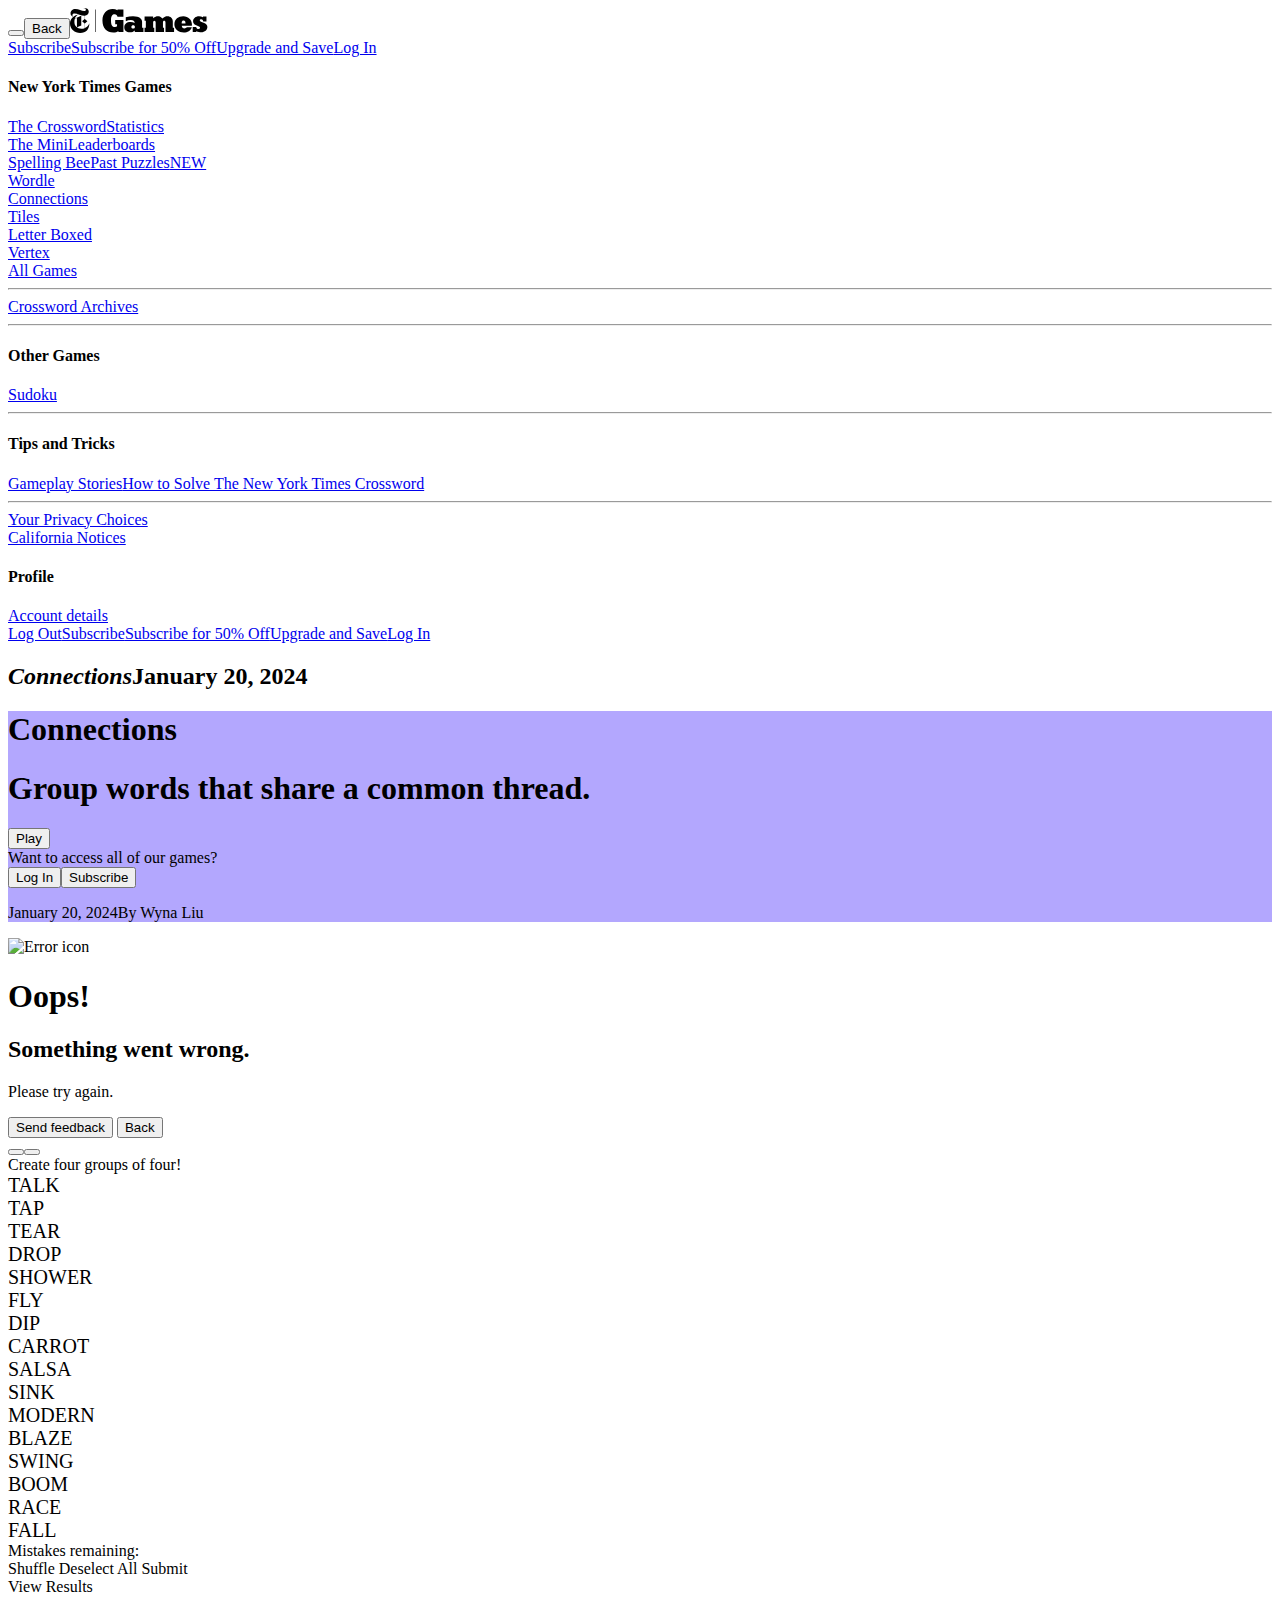
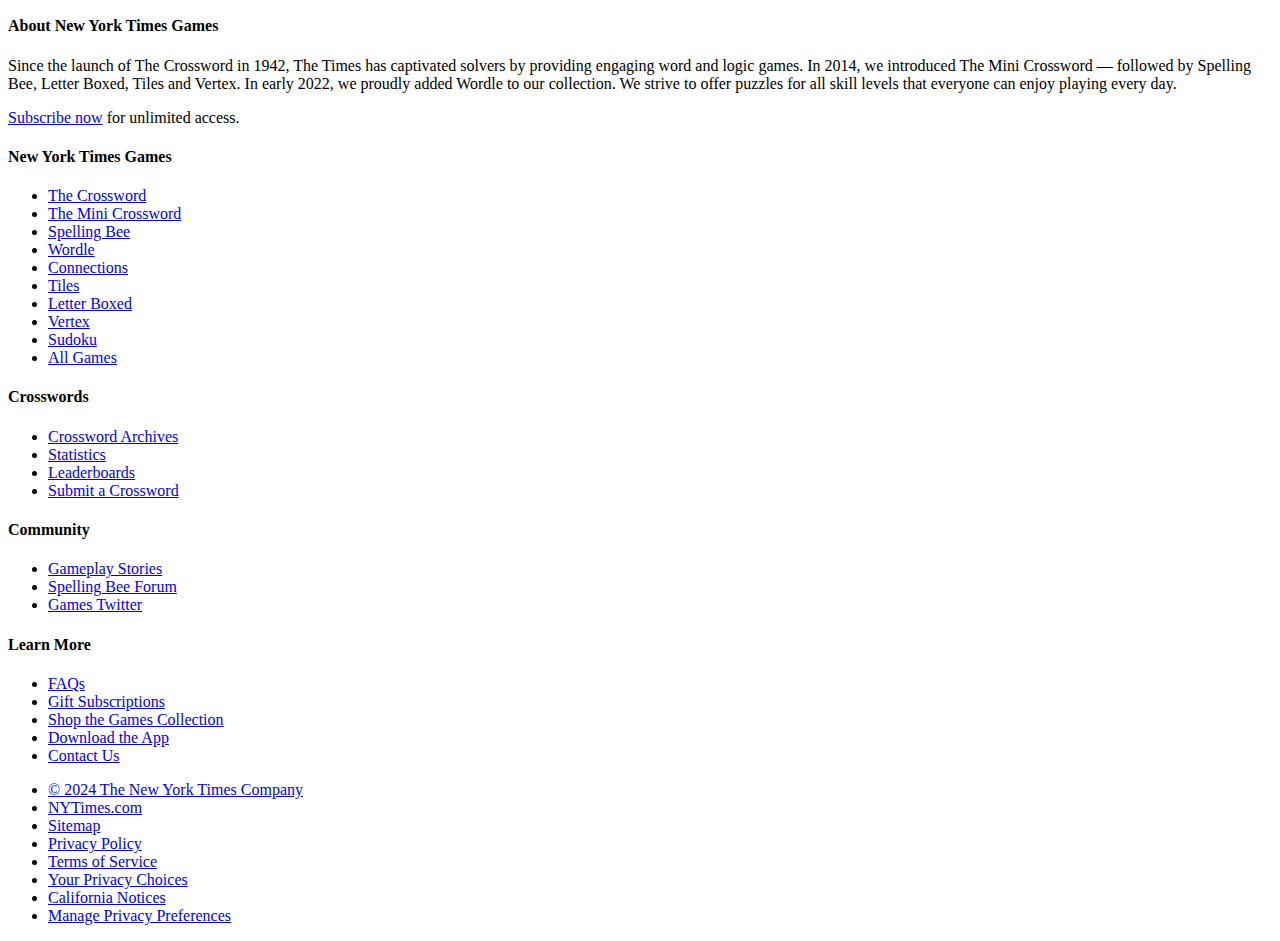
==== index.html @ 1f665497 "Rename Connections_ Group words by topic. New puzzles daily. - The New York Times.html to index.html" ====
<!DOCTYPE html>
<!-- saved from url=(0041)https://www.nytimes.com/games/connections -->
<html lang="en-US" class="pz-dont-touch"><head><meta http-equiv="Content-Type" content="text/html; charset=UTF-8"><title>Connections: Group words by topic. New puzzles daily. - The New York Times</title><meta name="viewport" content="width=device-width, initial-scale=1, minimal-ui"><meta http-equiv="X-UA-Compatible" content="IE=edge,chrome=1"><meta name="version" content="v2401181452"><meta name="CG" content="Crosswords/Games"><meta name="PT" content="crosswords"><link rel="manifest" href="https://www.nytimes.com/games-assets/v2/metadata/connections-web-manifest.json?v=v2401181452"><link rel="apple-touch-icon" sizes="180x180" href="https://www.nytimes.com/games-assets/v2/metadata/connections-apple-touch-icon.png?v=v2401181452"><link rel="mask-icon" color="#FFFFFF" href="https://www.nytimes.com/games-assets/v2/metadata/connections-safari-pinned-tab.svg?v=v2401181452"><link rel="shortcut icon" href="https://www.nytimes.com/games-assets/v2/metadata/connections-favicon.ico?v=v2401181452"><link href="https://www.nytimes.com/games-assets/v2/assets/connections/NYT-Connections-Icon.svg" rel="icon shortcut" sizes="3232"><link href="https://www.nytimes.com/games-assets/v2/assets/connections/NYT-Connections-Icon.svg" rel="apple-touch-icon"><meta name="apple-mobile-web-app-title" content="Connections"><meta name="application-name" content="Connections"><meta name="msapplication-TileColor" content="#FFFFFF"><meta name="theme-color" content="#FFFFFF"><meta name="sourceApp" content="games-crosswords"><meta property="description" content="Group words that share a common thread. A new puzzle is available each day."><meta property="og:title" content="Connections - Group words that share a common thread"><meta property="og:url" content="https://www.nytimes.com/games/connections"><meta property="og:image" content="https://www.nytimes.com/games-assets/v2/assets/connections/NYT-Connections-og-image.png"><meta property="og:description" content="Group words that share a common thread. A new puzzle is available each day."><meta property="twitter:card" content="summary_large_image"><meta property="twitter:domain" content="nytimes.com"><meta property="theme-color" content="#000000"><link rel="canonical" href="https://www.nytimes.com/games/connections"><script async="" src="./Connections_ Group words by topic. New puzzles daily. - The New York Times_files/gtm.js.download"></script><script type="application/ld+json">{"@type":"Game","@context":"http://schema.org","inLanguage":"en-US","description":"Connections: Group words by topic. New puzzles daily.","sourceOrganization":{"@context":"http://schema.org","@type":"Organization","name":"The New York Times","url":"https://www.nytimes.com/","@id":"https://www.nytimes.com/","sameAs":["https://www.facebook.com/nytimes/","https://twitter.com/nytimes","https://www.instagram.com/nytimes/","https://www.youtube.com/user/TheNewYorkTimes","https://www.linkedin.com/company/the-new-york-times","https://www.wikidata.org/wiki/Q9684","https://en.wikipedia.org/wiki/The_New_York_Times"],"logo":{"@context":"http://schema.org","@type":"ImageObject","url":"https://static01.nyt.com/images/misc/NYT_logo_rss_250x40.png","height":40,"width":250}}}</script><link rel="stylesheet" type="text/css" href="./Connections_ Group words by topic. New puzzles daily. - The New York Times_files/196.fdab0e5f6de9a5ed9c96.css"><link rel="stylesheet" type="text/css" href="./Connections_ Group words by topic. New puzzles daily. - The New York Times_files/5653.ce7413ba6006a5a9b0e7.css"><link rel="stylesheet" type="text/css" href="./Connections_ Group words by topic. New puzzles daily. - The New York Times_files/connections.7b6c4613a7a15728552f.css"><script type="text/javascript">(function fidesScript(staticAssetURL, win) {
  var FIDES_ID = 'nyt-fides';
  var FIDES_INDEX = 16;
  var LOOKUP_NAME = 'nyt-purr=';
  var OVERRIDE_NAME = 'override-purr=';
  var getCookieVal = function getCookieVal(name) {
    var purrVal = win.document.cookie.split(';').find(function (cookie) {
      return cookie.includes(name);
    }) || '';
    return purrVal.replace(name, '').trim().charAt(FIDES_INDEX);
  };
  var isFidesEligible = function isFidesEligible() {
    var _win$config, _win$config$tc_info, _win$config$tc_info$f;
    var fidesTCF = getCookieVal(LOOKUP_NAME);
    var overrideTCF = getCookieVal(OVERRIDE_NAME);
    var hasTCInfo = ((_win$config = win.config) === null || _win$config === void 0 ? void 0 : (_win$config$tc_info = _win$config.tc_info) === null || _win$config$tc_info === void 0 ? void 0 : (_win$config$tc_info$f = _win$config$tc_info.fides_string) === null || _win$config$tc_info$f === void 0 ? void 0 : _win$config$tc_info$f.length) > 0;
    return hasTCInfo || overrideTCF === 's' || fidesTCF === 's';
  };
  var hasFidesLoaded = function hasFidesLoaded() {
    return win.document.getElementById(FIDES_ID) !== null;
  };
  function loadFides() {
    if (hasFidesLoaded()) {
      return;
    }
    if (isFidesEligible()) {
      var script = document.createElement('script');
      script.id = FIDES_ID;
      script.src = staticAssetURL;
      win.document.head.appendChild(script);
    }
  }
  loadFides();
  win.addEventListener('initWebview:ios', loadFides);
  win.fidesUtils = {
    isFidesEligible: isFidesEligible
  };
})('https://static01.nyt.com/vi-assets/static-assets/fides-2ea5b925a21d7a1a63b172ae611198b0.js', window);</script><style type="text/css" id="operaUserStyle"></style><script src="./Connections_ Group words by topic. New puzzles daily. - The New York Times_files/grumi-ip.js.download" async=""></script><script src="./Connections_ Group words by topic. New puzzles daily. - The New York Times_files/apstag.js.download" async=""></script><script src="./Connections_ Group words by topic. New puzzles daily. - The New York Times_files/prebid8.25.0.js.download" async=""></script><script src="./Connections_ Group words by topic. New puzzles daily. - The New York Times_files/f.txt" async=""></script></head><body class="pz-page pz-use-intercept pz-desktop pz-web pz-purr-adconfiguration-full pz-purr-californianotices-hide pz-purr-datasaleoptout-hide pz-purr-limitsensitivepi-hide pz-purr-fidestcf-hide pz-anon"><header class="pz-header pz-hide-loading pz-game-header"><div id="delta-banner-portal"></div><div class="pz-nav" id="js-global-nav"><button type="button" aria-label="Navigation menu button" aria-haspopup="true" aria-expanded="false" class="pz-nav__hamburger-helper pz-nav__hamburger pz-nav__hamburger-squeeze pz-hide-hybrid pz-hide-play-tab pz-hide-newsreader-ios" id="js-nav-burger"><span class="pz-nav__hamburger-box"><span class="pz-nav__hamburger-inner"></span></span></button><button type="button" class="pz-hybrid-back pz-hide-web pz-hide-play-tab pz-hide-newsreader-ios-hybrid" id="js-hybrid-back"><span class="pz-hybrid-back__text">Back</span></button><a id="js-logo-nav" class="pz-nav__title pz-h1 pz-hide-play-tab pz-hide-newsreader-ios" href="https://www.nytimes.com/crosswords" aria-label="New York Times Games Logo. Click for more puzzles"><svg class="pz-nav__logo" width="138" height="25" viewBox="0 0 138 25" fill="none" xmlns="http://www.w3.org/2000/svg"><rect width="138" height="25" fill="white"></rect><path d="M42.4599 1.03519C44.219 1.00558 45.9577 1.41634 47.5176 2.23008V1.45245H53.4162V8.80515H47.5239C47.1067 7.03494 46.3607 6.2257 44.5904 6.2257C42.365 6.23834 41.0058 7.86947 41.0058 12.4151C41.0058 17.3148 42.2386 18.8827 45.0077 18.8827C45.7187 18.8975 46.4203 18.7183 47.0371 18.3643V16.2211H45.2037V11.9283H53.4225V24.0543H48.3648V22.9289C46.902 24.0012 45.1195 24.5471 43.307 24.4778C36.9216 24.4778 32.4392 20.2546 32.4392 12.4214C32.4708 5.2584 36.9849 1.03519 42.4599 1.03519Z" fill="black"></path><path d="M59.8645 24.3471C56.3494 24.3471 54.2883 22.4505 54.2883 19.2198C54.2883 15.9892 56.7097 13.9345 60.541 13.9345C61.9923 13.9222 63.4232 14.2767 64.701 14.965C64.6377 13.2264 63.3164 12.0947 60.8634 12.0947C59.0925 12.1015 57.3477 12.5215 55.7677 13.3212V9.25608C58.149 8.58084 60.6136 8.24457 63.0888 8.25718C69.7966 8.25718 72.0853 11.1907 72.0853 13.7701V19.8647H73.4382V24.0563H64.7705V22.5074C63.544 23.8603 61.7359 24.3471 59.8645 24.3471ZM64.859 18.8658C64.888 18.6431 64.8655 18.4166 64.7931 18.204C64.7207 17.9914 64.6005 17.7982 64.4417 17.6394C64.2829 17.4805 64.0897 17.3603 63.877 17.288C63.6644 17.2156 63.438 17.193 63.2153 17.222C62.1215 17.222 61.3755 17.7721 61.3755 18.8974C61.3755 20.0228 62.0077 20.478 63.1836 20.478C64.3596 20.478 64.8653 19.9911 64.8653 18.8848L64.859 18.8658Z" fill="black"></path><path d="M75.8371 19.8644V12.7709H74.5726V8.57927H83.1455V10.2546C85.1433 8.73732 86.2055 8.25684 87.786 8.25684C89.7206 8.25684 90.8839 8.80687 92.3949 10.3874C94.3611 8.83848 95.7456 8.25684 97.4526 8.25684C100.614 8.25684 102.801 10.419 102.801 13.2197V19.858H104.066V24.0496H95.5054V14.6739C95.5054 13.4473 95.0249 12.7772 94.1841 12.7772C93.3432 12.7772 92.9576 13.4094 92.9576 14.6739V19.8644H94.0513V24.056H85.6681V14.6106C85.6681 13.5169 85.1497 12.7709 84.4036 12.7709C83.6576 12.7709 83.1392 13.479 83.1392 14.6106V19.8644H84.2646V24.056H74.5474V19.8644H75.8371Z" fill="black"></path><path d="M113.781 24.3784C111.46 24.3784 108.881 23.8979 107.073 22.2858C106.216 21.5344 105.534 20.6058 105.072 19.5643C104.61 18.5229 104.38 17.3935 104.398 16.2544C104.398 11.1967 108.432 8.25684 113.25 8.25684C118.453 8.25684 121.924 11.93 121.924 16.3555C121.924 16.874 121.892 17.3545 121.86 17.8729H111.745C111.941 19.681 112.908 20.4839 114.387 20.4839C114.871 20.4803 115.347 20.3544 115.769 20.1178C116.191 19.8813 116.547 19.5418 116.803 19.131H121.86C120.773 22.6777 117.498 24.3784 113.781 24.3784ZM111.688 15.5273H115.481V15.1417C115.481 13.8204 115.159 12.4674 113.585 12.4674C113.201 12.4558 112.824 12.5691 112.51 12.7903C112.197 13.0115 111.964 13.3286 111.846 13.6939C111.68 14.2856 111.624 14.9028 111.682 15.5147L111.688 15.5273Z" fill="black"></path><path d="M126.195 24.059H122.712V18.8875H126.164C126.581 20.2404 127.131 20.9485 128.452 20.9485C129.451 20.9485 130.064 20.5313 130.064 19.7536C130.064 19.2036 129.71 18.7863 129.034 18.4892L125.683 17.073C124.909 16.7631 124.246 16.2281 123.779 15.5371C123.313 14.8462 123.064 14.0312 123.066 13.1975C123.066 10.5549 125.677 8.23462 128.964 8.23462C130.352 8.25084 131.718 8.58156 132.96 9.20191V8.5697H136.469V13.4062H133.244C132.954 11.9584 132.372 11.244 131.215 11.244C130.374 11.244 129.729 11.6612 129.729 12.3377C129.729 12.9194 130.115 13.3998 130.924 13.7223L134.212 14.9867C136.374 15.8276 137.373 17.2121 137.373 19.0835C137.373 22.0486 134.844 24.3372 131.215 24.3372C129.603 24.3372 128.477 24.078 126.157 23.2435L126.195 24.059Z" fill="black"></path><path d="M25.9544 1.46704H25.3601V24.0372H25.9544V1.46704Z" fill="black"></path><path d="M19.2574 15.4535C18.8889 16.497 18.3042 17.4509 17.5416 18.2527C16.7789 19.0546 15.8555 19.6863 14.8318 20.1066V15.4535L17.3607 13.1586L14.8318 10.8952V7.69619C15.8763 7.67489 16.8715 7.24792 17.6067 6.50567C18.3419 5.76342 18.7593 4.76418 18.7706 3.71953C18.7706 0.975708 16.1532 0.00209168 14.6675 0.00209168C14.2653 -0.0102783 13.8633 0.0322617 13.4726 0.128535V0.261301C13.6686 0.261301 13.9594 0.22969 14.0542 0.22969C15.0847 0.22969 15.8624 0.716498 15.8624 1.65218C15.8562 1.85411 15.809 2.05266 15.7235 2.23571C15.638 2.41875 15.5161 2.58244 15.3652 2.71677C15.2143 2.85109 15.0376 2.95323 14.8459 3.01695C14.6542 3.08066 14.4515 3.1046 14.2502 3.08732C11.7213 3.08732 8.693 1.01996 5.43075 1.01996C2.52255 1.00732 0.537385 3.17583 0.537385 5.36962C0.537385 7.56342 1.80182 8.24622 3.12316 8.7267L3.15477 8.60026C2.91743 8.45028 2.72511 8.23886 2.59822 7.98842C2.47133 7.73797 2.41459 7.45785 2.43404 7.17777C2.4493 6.92796 2.51386 6.68363 2.62398 6.45888C2.73411 6.23414 2.88763 6.03341 3.07569 5.86826C3.26375 5.70312 3.48264 5.57683 3.71973 5.49668C3.95683 5.41652 4.20745 5.38408 4.45714 5.40124C7.20096 5.40124 11.6265 7.69619 14.3766 7.69619H14.6359V10.9268L12.107 13.1586L14.6359 15.4535V20.1572C13.5788 20.533 12.4638 20.7192 11.342 20.7072C7.07452 20.7072 4.38759 18.1215 4.38759 13.8287C4.37897 12.8127 4.51955 11.8009 4.80486 10.8257L6.93543 9.88999V19.3733L11.2661 17.4766V7.75941L4.88072 10.6044C5.17861 9.73458 5.646 8.93247 6.25588 8.24446C6.86575 7.55645 7.606 6.99621 8.43379 6.59613L8.40218 6.5013C4.13471 7.43698 0 10.6739 0 15.5167C0 21.1055 4.71635 25 10.2103 25C16.0267 25 19.3206 21.1245 19.3522 15.4725L19.2574 15.4535Z" fill="black"></path></svg></a><div class="pz-nav__toolbar" id="js-mobile-toolbar"></div><div class="pz-nav__actions pz-flex-row" id="js-nav-actions"><a href="https://www.nytimes.com/subscription/games?campaignId=4QHQ8" class="pz-nav__button default js-nav-subscribe pz-hide-sub" data-track-label="subscribe-nav">Subscribe</a><a href="https://www.nytimes.com/subscription/games?campaignId=4QHQ8" class="pz-nav__button pz-hide-loading pz-hide-newsreader pz-hide-games-app pz-hide-hybrid pz-hide-ada pz-hide-sub pz-hide-digi subscribe js-sale-nav-tracker js-nav-subscribe" data-track-label="subscribe-nav-header">Subscribe for 50% Off</a><a href="https://www.nytimes.com/subscription/games?campaignId=4QHQ8" class="pz-nav__button pz-hide-loading pz-hide-newsreader pz-hide-games-app pz-hide-hybrid pz-hide-ada pz-hide-sub pz-hide-regi pz-hide-anon subscribe js-sale-nav-tracker js-nav-subscribe" data-track-label="subscribe-nav-header">Upgrade and Save</a><a href="https://myaccount.nytimes.com/auth/enter-email?redirect_uri=https%3A%2F%2Fwww.nytimes.com%2Fgames%2Fconnections&amp;response_type=cookie&amp;client_id=games&amp;application=crosswords&amp;asset=navigation-bar" class="pz-nav__button white js-nav-login pz-hide-regi pz-hide-sub pz-hide-digi" data-track-label="log-in-nav">Log&nbsp;In</a></div></div><div role="menu" aria-label="Navigation menu" aria-hidden="true" class="pz-nav-drawer pz-hide-hybrid pz-hide-play-tab pz-hide-newsreader-ios
          false" id="js-nav-drawer"><nav><h4 class="pz-nav-drawer__heading">New York Times Games</h4><div class="pz-nav-drawer__group daily-crossword" data-testid="daily-crossword"><a id="daily-page-nav" href="https://www.nytimes.com/crosswords/game/daily" class="js-nav-tracker pz-nav-drawer__link" data-track-label="daily-page-nav">The Crossword</a><a id="stats-nav" href="https://www.nytimes.com/puzzles/stats" class="js-nav-tracker pz-nav-drawer__link" data-track-label="stats-nav">Statistics</a></div><div class="pz-nav-drawer__group mini-crossword" data-testid="mini-crossword"><a id="mini-page-nav" href="https://www.nytimes.com/crosswords/game/mini" class="js-nav-tracker pz-nav-drawer__link" data-track-label="mini-page-nav">The Mini</a><a id="leaderboards-nav" href="https://www.nytimes.com/puzzles/leaderboards" class="js-nav-tracker pz-nav-drawer__link" data-track-label="leaderboards-nav">Leaderboards</a></div><div class="pz-nav-drawer__group spelling-bee" data-testid="spelling-bee"><a id="spelling-bee-nav" href="https://www.nytimes.com/puzzles/spelling-bee" class="js-nav-tracker pz-nav-drawer__link" data-track-label="spelling-bee-nav">Spelling Bee</a><a id="spelling-bee-hub-nav" href="https://www.nytimes.com/puzzles/spelling-bee/hub" class="js-nav-tracker pz-nav-drawer__link" data-track-label="spelling-bee-hub-nav">Past Puzzles<span class="pz-nav-drawer__new">NEW</span></a></div><div class="pz-nav-drawer__group wordle" data-testid="wordle"><a id="wordle-nav" href="https://www.nytimes.com/games/wordle/index.html" class="js-nav-tracker pz-nav-drawer__link" data-track-label="wordle-nav">Wordle</a></div><div class="pz-nav-drawer__group connections" data-testid="connections"><a id="connections-nav" href="https://www.nytimes.com/games/connections" class="js-nav-tracker pz-nav-drawer__link selected" data-track-label="connections-nav">Connections</a></div><div class="pz-nav-drawer__group tiles" data-testid="tiles"><a id="tiles-nav" href="https://www.nytimes.com/puzzles/tiles" class="js-nav-tracker pz-nav-drawer__link" data-track-label="tiles-nav">Tiles</a></div><div class="pz-nav-drawer__group letter-boxed" data-testid="letter-boxed"><a id="letter-boxed-nav" href="https://www.nytimes.com/puzzles/letter-boxed" class="js-nav-tracker pz-nav-drawer__link" data-track-label="letter-boxed-nav">Letter Boxed</a></div><div class="pz-nav-drawer__group vertex" data-testid="vertex"><a id="vertex-nav" href="https://www.nytimes.com/puzzles/vertex" class="js-nav-tracker pz-nav-drawer__link" data-track-label="vertex-nav">Vertex</a></div><div class="pz-nav-drawer__group hub"><a id="all-games-nav" href="https://www.nytimes.com/crosswords" class="js-nav-tracker pz-nav-drawer__link" data-track-label="all-games-nav">All Games</a></div><hr><div class="pz-nav-drawer__group archive"><a id="archive-nav" href="https://www.nytimes.com/crosswords/archive" class="js-nav-tracker pz-nav-drawer__link" data-track-label="archive-nav">Crossword Archives</a></div><hr><h4 class="pz-nav-drawer__heading">Other Games</h4><div class="pz-nav-drawer__group sudoku" data-testid="sudoku"><a id="sudoku-nav" href="https://www.nytimes.com/puzzles/sudoku" class="js-nav-tracker pz-nav-drawer__link" data-track-label="sudoku-nav">Sudoku</a></div><hr><h4 class="pz-nav-drawer__heading">Tips and Tricks</h4><div class="pz-nav-drawer__group tips-and-tricks"><a id="wordplay-nav" href="https://www.nytimes.com/column/wordplay" class="js-nav-tracker pz-nav-drawer__link" data-track-label="wordplay-nav">Gameplay Stories</a><a id="featured-article-nav" href="https://www.nytimes.com/guides/crosswords/how-to-solve-a-crossword-puzzle" class="js-nav-tracker pz-nav-drawer__link" data-track-label="featured-article-nav">How to Solve The New York Times Crossword</a></div><div class="pz-nav-ccpa pz-hide-hybrid pz-hide-desktop"><hr><div class="pz-nav-drawer__group ccpa-opt-out"><a href="https://www.nytimes.com/privacy/your-privacy-choices" data-region="menu" data-track="linkOptOut" class="pz-nav-drawer__link ccpa-link"><div class="ccpa-icon"></div>Your Privacy Choices</a></div><div class="pz-nav-drawer__group ccpa-california-notice"><a class="pz-nav-drawer__link ccpa-link" target="_blank" rel="noopener noreferrer" data-region="menu" data-track="linkCANotice" href="https://www.nytimes.com/privacy/privacy-policy#california-notice">California Notices</a></div></div></nav><div class="pz-nav-drawer__account" id="js-nav-profile"><div class="pz-hide-anon"><h4 class="pz-nav-drawer__heading js-nav-account-details">Profile</h4><a href="https://account.nytimes.com/" class="pz-nav-drawer__link js-nav-account-details" data-track-label="account-details-nav">Account details</a></div><div class="pz-nav-drawer__account-actions"><a href="https://myaccount.nytimes.com/auth/logout?redirect_uri=https%3A%2F%2Fwww.nytimes.com%2Fgames%2Fconnections&amp;asset=navigation-bar" class="pz-nav__button gray js-nav-logout pz-hide-anon" data-track-label="log-out-nav">Log&nbsp;Out</a><a href="https://www.nytimes.com/subscription/games?campaignId=4QHQ8" class="pz-nav__button default js-nav-subscribe pz-hide-sub" data-track-label="subscribe-nav">Subscribe</a><a href="https://www.nytimes.com/subscription/games?campaignId=4QHQ8" class="pz-nav__button pz-hide-loading pz-hide-newsreader pz-hide-games-app pz-hide-hybrid pz-hide-ada pz-hide-sub pz-hide-digi subscribe js-sale-nav-tracker js-nav-subscribe" data-track-label="subscribe-nav-header">Subscribe for 50% Off</a><a href="https://www.nytimes.com/subscription/games?campaignId=4QHQ8" class="pz-nav__button pz-hide-loading pz-hide-newsreader pz-hide-games-app pz-hide-hybrid pz-hide-ada pz-hide-regi pz-hide-anon subscribe js-sale-nav-tracker js-nav-subscribe" data-track-label="subscribe-nav-header">Upgrade and Save</a><a href="https://myaccount.nytimes.com/auth/enter-email?redirect_uri=https%3A%2F%2Fwww.nytimes.com%2Fgames%2Fconnections&amp;response_type=cookie&amp;client_id=games&amp;application=crosswords&amp;asset=navigation-bar" class="pz-nav__button white js-nav-login pz-hide-regi pz-hide-sub pz-hide-digi" data-track-label="log-in-nav">Log&nbsp;In</a></div></div></div></header><div class="pz-intercept"></div><div class="pz-content pz-hide-loading"><div class="pz-section pz-section-filled pz-ad-box pz-desktop-only"><div class="pz-ad place-ad placed-ad" id="ad-top" data-position="top"></div></div><div class="pz-section" id="connections-container"><div class="pz-row pz-game-title-bar xwd__hide-when-no-data"><div class="pz-module" id="portal-game-header"><h2><em class="pz-game-title">Connections</em><span id="portal-game-date" class="pz-game-date">January 20, 2024</span></h2></div></div><div class="pz-game-wrapper" id="js-hook-game-wrapper" style="background-color: white; overflow: visible; min-height: 0px;"><div id="portal-game-moments"><section class="pz-moment__frame pz-moment__welcome" id="js-hook-pz-moment__welcome" style="position: static; top: 0px;"><div class="pz-moment" style="background-color: rgb(179, 167, 254);"><div class="pz-moment__container alternate"><div class="pz-moment__content sequence-animation"><div class="pz-moment__icon medium connections"></div><h1 class="pz-moment__title large karnak">Connections</h1><h1 class="pz-moment__description default karnak">Group words that share a common thread.</h1><span class="pz-moment__meta"></span><div class="pz-moment__button-group"><div aria-labelledby="buttongroup-header" class="pz-moment__button-wrapper default"><button type="button" class="pz-moment__button primary default">Play</button></div></div><div class="pz-moment__button-group"><div id="buttongroup-header" class="header">Want to access all of our games?</div><div aria-labelledby="buttongroup-header" class="pz-moment__button-wrapper vertical"><button type="button" class="pz-moment__button secondary default">Log In</button><button type="button" class="pz-moment__button secondary default">Subscribe</button></div></div><p class="pz-moment__info"><span data-testid="pz-moment__date" class="pz-moment__info-date">January 20, 2024</span><span class="pz-moment__info-text "><span class="pz-moment__info-editor">By Wyna Liu</span></span></p></div></div></div></section><section class="pz-moment__frame pz-moment__ad" id="js-hook-pz-moment__ad"></section></div><div id="portal-sb-modals"></div><div id="portal-sb-tooltip"></div><div id="portal-modal-system"></div><div id="portal-toast-system"></div><div class="pz-game-screen pz-moment__frame on-stage" id="js-hook-pz-moment__game" style="visibility: visible; position: relative; top: 0px;"><div class="pz-game-toolbar xwd__hide-when-no-data"><div class="pz-row"><div class="pz-module pz-flex-row pz-game-toolbar-content" id="portal-game-toolbar"></div></div></div><div id="portal-game-modals"></div><div class="pz-game-field" id="pz-game-root"><div> <div class="fullscreen"> <div id="mobile-indicator"></div> <div id="help-modal" class="modal" style="display: none;"> <div class="modal-content"> <div id="close-help" class="close-x"></div> <div id="inner-help"> <h2 class="modal-title">How to play Connections</h2> <p class="modal-subtitle">Find groups of four items that share something in common.</p> <ul> <li>Select four items and tap 'Submit' to check if your guess is correct.</li> <li>Find the groups without making 4 mistakes!</li> </ul> <p class="modal-subtitle">Category Examples</p> <ul> <li>FISH: Bass, Flounder, Salmon, Trout</li> <li>FIRE ___: Ant, Drill, Island, Opal</li> </ul> <p>Categories will always be more specific than "5-LETTER WORDS," "NAMES" or "VERBS."</p> <p>Each puzzle has exactly one solution. Watch out for words that seem to belong to multiple categories!</p> <div id="color-descriptions"> <p>Each group is assigned a color, which will be revealed as you solve: </p> <div> <ul class="help-emojis"> <img id="help-arrow" src="./Connections_ Group words by topic. New puzzles daily. - The New York Times_files/help_arrow.svg" alt="levels description arrow"> <div><span class="help-emoji group-0"></span> Straightforward </div> <div><span class="help-emoji group-1"></span></div> <div><span class="help-emoji group-2"></span></div> <div><span class="help-emoji group-3"></span>Tricky</div> </ul> </div> </div> <div id="feedback"> <p>Have general feedback? <a id="feedback-general" href="https://iteratehq.com/nytimes/646f92ea79f79000014aff6a" target="_blank">Let us know</a>! </p></div>  </div> </div> </div> <div id="toast"> <div id="toast-contents"></div> </div> <div id="error-cover" class="hide"> <div id="error-cover-content"> <img id="error-icon" src="./Connections_ Group words by topic. New puzzles daily. - The New York Times_files/error_icon.svg" alt="Error icon"> <h1 id="error-title">Oops!</h1> <h2 id="error-subtitle"> Something went wrong. </h2> <p id="error-body">Please try again.</p> <div id="error-buttons"> <button id="error-feedback-button" class="hide">Send feedback</button> <button id="error-back-button" class="hide">Back</button> </div> </div> </div> <div id="congrats-modal" class="modal" style="display: none;"> <div class="modal-content"> <div id="close-congrats" class="close-x"></div> <div class="congrats-contents"> <div class="puzzle-results"> <h2 id="congrats-title" class="modal-title"></h2> <div id="puzzle-title"></div> <div id="emoji-recap"></div> </div> <div id="countdown-container"> <span class="countdown-label">Next puzzle in</span> </div> </div> <div id="share-and-upnext"> <span id="share-button" role="button">Share Your Results</span> <span id="play-sb" role="button"> <a href="https://nytimes.com/puzzles/spelling-bee"> Play Spelling Bee </a> <span class="icon-sb"></span> </span> </div> </div> </div> <div id="settings-modal" class="modal" style="display: none;"> <div class="modal-content"> <div id="close-settings" class="close-x"></div> <h2 class="modal-title">SETTINGS</h2> <div class="settings-container"> <div class="setting"> <div class="setting-text"> <div class="setting-title">Feedback</div> </div> <div> <div class="setting-container"> <a class="setting-link" id="link-feedback" target="_blank" href="mailto:nytgames@nytimes.com?subject=Connections%20Feedback&amp;body=%0D%0A%0D%0A%0A--%0ADevice%20summary%3A%0APage%3A%20%2Fgames%2Fconnections%0APlatform%3A%20Web%20(Desktop)%20%0ABrowser%3A%20Chrome%0AScreen%20Resolution%3A%201920%20x%201080%0AViewport%20Size%3A%201864%20x%20931%0ATimezone%3A%20UTC-6%0ALS%20Used%3A%2017.50%20KB%0ALS%20Available%3A%205.10%20MB%0ABuild%3A%204-8-4%0APuzzle%20Data%20Variant%3A%20inactive%0A">Email</a> </div> </div> </div> <div class="setting"> <div class="setting-text"> <div class="setting-title">Report a Bug</div> </div> <div> <div class="setting-container"> <a class="setting-link" id="link-feedback-bug" target="_blank" href="mailto:nytgames@nytimes.com?subject=Connections%20Bug%20Report&amp;body=%0D%0A%0D%0A%0A--%0ADevice%20summary%3A%0APage%3A%20%2Fgames%2Fconnections%0APlatform%3A%20Web%20(Desktop)%20%0ABrowser%3A%20Chrome%0AScreen%20Resolution%3A%201920%20x%201080%0AViewport%20Size%3A%201864%20x%20931%0ATimezone%3A%20UTC-6%0ALS%20Used%3A%2017.50%20KB%0ALS%20Available%3A%205.10%20MB%0ABuild%3A%204-8-4%0APuzzle%20Data%20Variant%3A%20inactive%0A">Email</a> </div> </div> </div> <div class="setting"> <div class="setting-text"> <div class="setting-title">Questions?</div> </div> <div> <div class="setting-container"> <a class="setting-link" href="https://help.nytimes.com/hc/en-us/articles/360029050872-Word-Games-and-Logic-Puzzles" target="_blank">FAQ</a> </div> </div> </div> </div> </div> </div> <main class="page"> <div> <div id="toolbar"><div class="toolbar-container"><div class="toolbar-content"><div class="toolbar-left" id="toolbar-left"></div><div class="toolbar-center" id="toolbar-center"></div><div class="toolbar-right" id="toolbar-right"><button id="settings-button" aria-label="settings" class="toolbar-button"><i class="settings-icon"></i></button><button id="help-button" aria-label="help" class="toolbar-button"><i class="help-icon"></i></button></div></div></div></div> </div> <div id="game"> <div id="top-text"> <div id="game-prompt-text">Create four groups of four!</div> </div> <div class="flex-grid" id="board"><div id="row-0"><div class="item item-row-0 item-col-0" id="item-0" style="font-size: 20px;">TALK</div><div class="item item-row-0 item-col-1" id="item-1" style="font-size: 20px;">TAP</div><div class="item item-row-0 item-col-2" id="item-2" style="font-size: 20px;">TEAR</div><div class="item item-row-0 item-col-3" id="item-3" style="font-size: 20px;">DROP</div></div><div id="row-1"><div class="item item-row-1 item-col-0" id="item-4" style="font-size: 20px;">SHOWER</div><div class="item item-row-1 item-col-1" id="item-5" style="font-size: 20px;">FLY</div><div class="item item-row-1 item-col-2" id="item-6" style="font-size: 20px;">DIP</div><div class="item item-row-1 item-col-3" id="item-7" style="font-size: 20px;">CARROT</div></div><div id="row-2"><div class="item item-row-2 item-col-0" id="item-8" style="font-size: 20px;">SALSA</div><div class="item item-row-2 item-col-1" id="item-9" style="font-size: 20px;">SINK</div><div class="item item-row-2 item-col-2" id="item-10" style="font-size: 20px;">MODERN</div><div class="item item-row-2 item-col-3" id="item-11" style="font-size: 20px;">BLAZE</div></div><div id="row-3"><div class="item item-row-3 item-col-0" id="item-12" style="font-size: 20px;">SWING</div><div class="item item-row-3 item-col-1" id="item-13" style="font-size: 20px;">BOOM</div><div class="item item-row-3 item-col-2" id="item-14" style="font-size: 20px;">RACE</div><div class="item item-row-3 item-col-3" id="item-15" style="font-size: 20px;">FALL</div></div></div> <div id="attempts-remaining-text" style="display: flex;"> <span id="text-label-attempts-remaining">Mistakes remaining:</span> <span id="attempts-remaining-bubbles"><span id="bubble-0" class="bubble"></span><span id="bubble-1" class="bubble"></span><span id="bubble-2" class="bubble"></span><span id="bubble-3" class="bubble"></span></span> </div> <div id="tool-buttons"> <span id="shuffle-button">Shuffle</span> <span id="deselect-all-button">Deselect All</span> <span id="submit-button" class="inactive">Submit</span> </div> <div id="results-buttons"> <span id="results-button">View Results</span> </div> <div id="snackbar"></div> </div> </main></div> </div></div><script type="text/javascript">window.gameData = undefined</script></div><div id="portal-editorial-content"></div></div></div><div class="pz-section pz-section-filled pz-ad-box pz-desktop-only"><div class="pz-ad place-ad placed-ad" id="ad-bottom" data-position="bottom"></div></div></div><footer class="pz-footer pz-hide-loading pz-hide-mobile"><div class="pz-footer__wrapper"><section class="pz-footer__section pz-footer__about-us"><h4 class="pz-footer__section-header">About New York Times Games</h4><p class="pz-footer__featured-text">Since the launch of The Crossword in 1942, The Times has captivated solvers by providing engaging word and logic games. In 2014, we introduced The Mini Crossword — followed by Spelling Bee, Letter Boxed, Tiles and Vertex. In early 2022, we proudly added Wordle to our collection. We strive to offer puzzles for all skill levels that everyone can enjoy playing every day.</p><p class="pz-footer__featured-text pz-hide-sub"><a href="https://www.nytimes.com/subscription/games?campaignId=9W9LL" data-track-label="subscribe-now-footer" class="js-footer-tracking">Subscribe now</a> for unlimited access.</p></section><section class="pz-footer__section pz-footer__section-link-col"><h4 class="pz-footer__section-header">New York Times Games</h4><ul class="pz-footer__list"><li class="pz-footer__link"><a href="https://www.nytimes.com/crosswords/game/daily" data-track-label="daily-page-footer" class="js-footer-tracking"><i class="pz-icon pz-icon-daily"></i>The Crossword</a></li><li class="pz-footer__link"><a href="https://www.nytimes.com/crosswords/game/mini" data-track-label="mini-page-footer" class="js-footer-tracking"><i class="pz-icon pz-icon-mini"></i>The Mini Crossword</a></li><li class="pz-footer__link"><a href="https://www.nytimes.com/puzzles/spelling-bee" data-track-label="spelling-bee-footer" class="js-footer-tracking"><i class="pz-icon pz-icon-spelling-bee"></i>Spelling Bee</a></li><li class="pz-footer__link"><a href="https://www.nytimes.com/games/wordle/index.html" data-track-label="wordle-footer" class="js-footer-tracking"><i class="pz-icon pz-icon-wordle"></i>Wordle</a></li><li class="pz-footer__link"><a href="https://www.nytimes.com/games/connections" data-track-label="connections-footer" class="js-footer-tracking"><i class="pz-icon pz-icon-connections"></i>Connections</a></li><li class="pz-footer__link"><a href="https://www.nytimes.com/puzzles/tiles" data-track-label="tiles-footer" class="js-footer-tracking"><i class="pz-icon pz-icon-tiles"></i>Tiles</a></li><li class="pz-footer__link"><a href="https://www.nytimes.com/puzzles/letter-boxed" data-track-label="letter-boxed-footer" class="js-footer-tracking"><i class="pz-icon pz-icon-letter-boxed"></i>Letter Boxed</a></li><li class="pz-footer__link"><a href="https://www.nytimes.com/puzzles/vertex" data-track-label="vertex-footer" class="js-footer-tracking"><i class="pz-icon pz-icon-vertex"></i>Vertex</a></li><li class="pz-footer__link"><a href="https://www.nytimes.com/puzzles/sudoku" data-track-label="sudoku-footer" class="js-footer-tracking"><i class="pz-icon pz-icon-sudoku"></i>Sudoku</a></li><li class="pz-footer__link"><a href="https://www.nytimes.com/crosswords" data-track-label="all-games-footer" class="js-footer-tracking">All Games</a></li></ul></section><section class="pz-footer__section pz-footer__section-link-col"><h4 class="pz-footer__section-header">Crosswords</h4><ul class="pz-footer__list"><li class="pz-footer__link"><a href="https://www.nytimes.com/crosswords/archive" data-track-label="archive-footer" class="js-footer-tracking">Crossword Archives</a></li><li class="pz-footer__link"><a href="https://www.nytimes.com/puzzles/stats" data-track-label="stats-footer" class="js-footer-tracking">Statistics</a></li><li class="pz-footer__link"><a href="https://www.nytimes.com/puzzles/leaderboards" data-track-label="leaderboards-footer" class="js-footer-tracking">Leaderboards</a></li><li class="pz-footer__link"><a href="https://nytimes.com/article/submit-crossword-puzzles-the-new-york-times.html" data-track-label="submit-crosswords-footer" class="js-footer-tracking">Submit a Crossword</a></li></ul><h4 class="pz-footer__section-header">Community</h4><ul class="pz-footer__list"><li class="pz-footer__link"><a href="https://www.nytimes.com/column/wordplay" data-track-label="wordplay-footer" class="js-footer-tracking">Gameplay Stories</a></li><li class="pz-footer__link"><a href="https://www.nytimes.com/spotlight/spelling-bee-forum" data-track-label="sb-forum-footer" class="js-footer-tracking">Spelling Bee Forum</a></li><li class="pz-footer__link"><a href="https://twitter.com/NYTGames" data-track-label="twitter-footer" class="js-footer-tracking">Games Twitter</a></li></ul></section><section class="pz-footer__section pz-footer__section-link-col"><h4 class="pz-footer__section-header">Learn More</h4><ul class="pz-footer__list"><li class="pz-footer__link"><a href="https://help.nytimes.com/hc/en-us/sections/360011158491-NYT-Games" data-track-label="faq-footer" class="js-footer-tracking">FAQs</a></li><li class="pz-footer__link pz-hide-ios"><a href="https://www.nytimes.com/subscription/games/gift" data-track-label="gift-subscription-footer" class="js-footer-tracking">Gift Subscriptions</a></li><li class="pz-footer__link games-collection"><a data-medium="footer" data-source="nytimes-games" href="https://store.nytimes.com/collections/games?utm_campaign=games_collection&amp;utm_content=footer&amp;utm_medium=referral&amp;utm_source=nyt_games" data-track-label="times-store-footer" class="js-footer-tracking">Shop the Games Collection</a></li><li class="pz-footer__link"><a href="https://www.nytimes.com/crosswords/apps" data-track-label="download-app-footer" class="js-footer-tracking">Download the App</a></li><li class="pz-footer__link"><a href="mailto:nytgames@nytimes.com?subject=Web%20Feedback%20(06c168)&amp;body=%0A%0A%0A----%0ADevice%20summary%3A%0APage%3A%20%2Fgames%2Fconnections%0APlatform%3A%20Web%20(Desktop)%0ABrowser%3A%20Chrome%20119.0.6045.199%0AOS%3A%20Windows%2010%0AScreen%20Resolution%3A%201920%20x%201080%0AViewport%20Size%3A%201864%20x%20931%0ATimezone%3A%20UTC-6%0ARegi%3A%20anon%0ADigi%3A%20No%0AXwd%3A%20No%0APage%20View%3A%206c661b0e-f8f8-4137-b688-7af8ad06c168%0A" id="js-feedback-link" target="__blank" rel="external" data-track-label="contact-us-footer" class="js-footer-tracking">Contact Us</a></li></ul></section><section class="pz-footer__section pz-footer__legal pz-footer__section-link-col"><ul class="pz-footer__legal-links"><li class="pz-footer__legal-link"><a class="pz-footer__legal-co" href="https://www.nytco.com/">© 2024 The New York Times Company</a></li><li class="pz-footer__legal-link"><a href="https://www.nytimes.com/">NYTimes.com</a></li><li class="pz-footer__legal-link"><a href="https://www.nytimes.com/sitemap/">Sitemap</a></li><li class="pz-footer__legal-link"><a href="https://www.nytimes.com/privacy/privacy-policy">Privacy Policy</a></li><li class="pz-footer__legal-link"><a href="https://help.nytimes.com/hc/en-us/articles/115014893428-Terms-of-service">Terms of Service</a></li><li class="pz-footer__legal-link ccpa-opt-out"><a class="ccpa-link" href="https://www.nytimes.com/privacy/your-privacy-choices" data-region="footer" data-track="linkOptOut"><div class="ccpa-icon"></div>Your Privacy Choices</a></li><li class="pz-footer__legal-link ccpa-california-notice"><a class="ccpa-link" target="_blank" rel="noopener noreferrer" href="https://www.nytimes.com/privacy/privacy-policy#california-notice" data-region="footer" data-track="linkCANotice">California Notices</a></li><li class="pz-footer__legal-link default-hidden" id="js-privacy-preferences-link"><a target="_blank" rel="noopener noreferrer" href="https://www.nytimes.com/privacy/manage-settings">Manage Privacy Preferences</a></li></ul></section></div></footer><script type="text/javascript">window.pageName = "connections"</script><script type="text/javascript">window.env = {"version":"v2401181452","api":"https:\u002F\u002Fwww.nytimes.com","tagx":"https:\u002F\u002Fa.nytimes.com","gtm":"https:\u002F\u002Fwww.googletagmanager.com\u002Fgtm.js?id=GTM-P528B3&gtm_auth=tfAzqo1rYDLgYhmTnSjPqw&gtm_preview=env-130&gtm_cookies_win=x","hostname":"https:\u002F\u002Fwww.nytimes.com","edge":"https:\u002F\u002Fwww.nytimes.com","moogle":"https:\u002F\u002Fwww.nytimes.com","meter":"https:\u002F\u002Fmeter-svc.nytimes.com","account":"https:\u002F\u002Fmyaccount.nytimes.com","samizdat":{"host":"https:\u002F\u002Fsamizdat-graphql.nytimes.com","appType":"games-phoenix","appVersion":"1.0.0","token":"MIIBIjANBgkqhkiG9w0BAQEFAAOCAQ8AMIIBCgKCAQEAiKjdfob\u002FixNCvLETwnQ3AalkGSm9NX4gcRbOudrtHmBmIJbWb8Xgu3QH516Edr1qD7A+w+5d0p\u002FWsNCpWDLrqfjTIwMft+jtOQG44l7akD9yi9Gaq\u002F6hS3cuntkY25AYR3WtQPqrtxClX+qQdhMmzlA0sRAXKM8dSbIpsNV9uUOclt3JwB4omwFGj4J+pqzsfYZfB\u002Ftlx+BPGjCYGNcZ9O9UvtCpLRLgCJmTugL6V\u002FU581gY8mqp+22aVjbEJik+F0j8xTNSxCOV2PLMpNrRSiDZ8FaKtq8ap\u002FHPey5M7qYZQqclfqsEJMXG\u002FKE3PiaTIbO37caFa80FvzfV8MZw1wIDAQAB"},"name":"prod"}</script><script type="text/javascript">window.abra = {"config":{".ver":16590,"ON_wordle_regi_modal":{"abtest_partition":[{"var":"agent_id"},"ON_wordle_regi_modal",4294967295,"1_regi_modal"]},"ON_wordleOnboardingOffer_0822":{"abtest_partition":[{"var":"agent_id"},"ON_wordleOnboardingOffer_0822",4294967295,"1_ShowOffer"]},"MKT_SubCon_Connections_PLOPRO_12_23":{"abtest_partition":[{"var":"agent_id"},"MKT_SubCon_Connections_PLOPRO_12_23",42949672,"0_Control",1434519076,"0_Control",2864743185,"1_aa_variant",4294967295,"2_games_variant"]},"MKT_Spellingbee_banner_test_sub_0522":{"abtest_partition":[{"var":"agent_id"},"MKT_Spellingbee_banner_test_sub_0522",4294967295,"1_gift"]},"MKT_Spellingbee_banner_test_0522":{"abtest_partition":[{"var":"agent_id"},"MKT_Spellingbee_banner_test_0522",4294967295,"1_gift"]},"GAMES_xwWelcomeAppDownloadCTA_0823":{"abtest_partition":[{"var":"agent_id"},"GAMES_xwWelcomeAppDownloadCTA_0823",429496729,"1_icon",472446402,"1_icon",708669603,"1_icon",816043785,"1_icon",1159641169,"1_icon",1610612735,"1_icon",2083059138,"1_icon",4294967295,"1_icon"]},"GAMES_xwdMeterIntegration_0927":{"abtest_partition":[{"var":"agent_id"},"GAMES_xwdMeterIntegration_0927",4294967295,"1_callMeter"]},"GAMES_xwdMeterEnforcement_0927":{"abtest_partition":[{"var":"agent_id"},"GAMES_xwdMeterEnforcement_0927",429496729,"1_gateMeter",2061584301,"1_gateMeter",2083059138,"1_gateMeter",2104533974,"1_gateMeter",2126008811,"1_gateMeter",4294967295,"1_gateMeter"]},"GAMES_wordleWebStatsRegiWall_1023":{"abtest_partition":[{"var":"agent_id"},"GAMES_wordleWebStatsRegiWall_1023",14315125,"0_control",28630251,"1_modal",42949672,"2_congrats",57264798,"0_control",71579924,"1_modal",85899345,"2_congrats",100214471,"0_control",114529597,"1_modal",128849018,"2_congrats",143164144,"0_control",157479270,"1_modal",171798691,"2_congrats",186113817,"0_control",200428943,"1_modal",214748364,"2_congrats",229063490,"0_control",243378616,"1_modal",257698037,"2_congrats",272013163,"0_control",286328289,"1_modal",300647710,"2_congrats",314962836,"0_control",329277962,"1_modal",343597383,"2_congrats",357912509,"0_control",372227635,"1_modal",386547056,"2_congrats",400862182,"0_control",415177308,"1_modal",429496729,"2_congrats",458126981,"0_control",486757233,"1_modal",515396075,"2_congrats",529711201,"0_control",544026327,"1_modal",558345747,"2_congrats",572660873,"0_control",586975999,"1_modal",601295420,"2_congrats",615610546,"1_modal",629865543,"2_congrats",629929967,"0_control",629994392,"2_congrats",644245093,"0_control"]},"GAMES_wordleAppDownloadCTASize_0623":{"abtest_partition":[{"var":"agent_id"},"GAMES_wordleAppDownloadCTASize_0623",408021892,"1_iconButton",418759310,"1_iconButton",440234147,"1_iconButton",461708983,"1_iconButton",526133493,"1_iconButton",558345747,"1_iconButton",633507675,"1_iconButton",654982512,"1_iconButton",676457348,"1_iconButton",730144439,"1_iconButton",751619276,"1_iconButton",762356694,"1_iconButton",773094112,"1_iconButton",805306367,"1_iconButton",826781203,"1_iconButton",837518622,"1_iconButton",880468295,"1_iconButton",901943131,"1_iconButton",923417968,"1_iconButton",944892804,"1_iconButton",955630222,"1_iconButton",977105059,"1_iconButton",987842477,"1_iconButton",1009317314,"1_iconButton",1020054732,"1_iconButton",1030792150,"1_iconButton",1041529568,"1_iconButton",1052266987,"1_iconButton",1063004405,"1_iconButton",1073741823,"1_iconButton",4294967295,"1_iconButton"]},"GAMES_tilesWelcomeAppDownloadCTA_0823":{"abtest_partition":[{"var":"agent_id"},"GAMES_tilesWelcomeAppDownloadCTA_0823",408021892,"1_icon",429496729,"1_icon",450971565,"1_icon",536870911,"1_icon",644245093,"1_icon",837518622,"1_icon",1159641169,"1_icon",1460288880,"1_icon",1782411427,"1_icon",2018634628,"1_icon",4294967295,"1_icon"]},"GAMES_sudokuWelcomeAppDownloadCTA_0823":{"abtest_partition":[{"var":"agent_id"},"GAMES_sudokuWelcomeAppDownloadCTA_0823",4294967295,"1_icon"]},"GAMES_spellingBeeMeter_0302":{"abtest_partition":[{"var":"agent_id"},"GAMES_spellingBeeMeter_0302",4294967295,"1_meter"]},"GAMES_spellingBeeHubIcons_0124":{"abtest_partition":[{"var":"agent_id"},"GAMES_spellingBeeHubIcons_0124",85899345,"0_control",171798691,"1_dynamic_icons",944892804,"0_control",1717986917,"1_dynamic_icons"]},"GAMES_minixwWelcomeAppDownloadCTA_0823":{"abtest_partition":[{"var":"agent_id"},"GAMES_minixwWelcomeAppDownloadCTA_0823",429496729,"1_icon",450971565,"1_icon",644245093,"1_icon",794568949,"1_icon",1073741823,"1_icon",1374389534,"1_icon",1760936590,"1_icon",2040109465,"1_icon",4294967295,"1_icon"]},"GAMES_meterIntegration_0228":{"abtest_partition":[{"var":"agent_id"},"GAMES_meterIntegration_0228",4294967295,"1_meter"]},"GAMES_lbWelcomeAppDownloadCTA_0823":{"abtest_partition":[{"var":"agent_id"},"GAMES_lbWelcomeAppDownloadCTA_0823",42949672,"1_icon",429496729,"1_icon",493921238,"1_icon",579820584,"1_icon",687194766,"1_icon",837518622,"1_icon",1095216659,"1_icon",1632087571,"1_icon",1911260446,"1_icon",4294967295,"1_icon"]},"GAMES_lbMeter_Rollout_0923":{"abtest_partition":[{"var":"agent_id"},"GAMES_lbMeter_Rollout_0923",4294967295,"1_meterResponseOn"]},"GAMES_lbMeterIntegration_0923":{"abtest_partition":[{"var":"agent_id"},"GAMES_lbMeterIntegration_0923",4294967295,"1_meterOn"]},"GAMES_HubConnections_0823":{"abtest_partition":[{"var":"agent_id"},"GAMES_HubConnections_0823",4294967295,"1_Show"]},"GAMES_fidesIntegration_1109":{"abtest_partition":[{"var":"agent_id"},"GAMES_fidesIntegration_1109",21474835,null,42949672,null]},"GAMES_BackToPlayTab_1222":{"abtest_partition":[{"var":"agent_id"},"GAMES_BackToPlayTab_1222",4294967295,"1_BackToPlayTab"]},"GAMES_autoOptIn_1123":{"abtest_partition":[{"var":"regi_id"},"GAMES_autoOptIn_1123",21474835,"1_AutoOptIn",214748364,"1_AutoOptIn",4294967295,"1_AutoOptIn"]},"dfp_wordle_ad":{"abtest_partition":[{"var":"agent_id"},"dfp_wordle_ad",429496,"0_control",858992,"0_control",1717986,"0_control",3435973,"0_control",10307921,"0_control",18468358,"0_control",28776280,"0_control",32212254,"0_control",34789234,"0_control",35648228,"0_control",37366214,"0_control",38654705,"0_control",39084201,"0_control",39513698,"0_control",40372692,"0_control",41661182,"0_control",42090679,"0_control",42520175,"0_control",42949672,"0_control",4294967295,"1_topad"]},"DFP_WordleMobile_0423":{"abtest_partition":[{"var":"agent_id"},"DFP_WordleMobile_0423",7730940,"0_Control",29205777,"1_Interstitial",50680613,"1_Interstitial",72155450,"1_Interstitial",93630286,"1_Interstitial",115105123,"1_Interstitial",136579959,"1_Interstitial",158054795,"1_Interstitial",179529632,"1_Interstitial",201004468,"1_Interstitial",222479305,"1_Interstitial",243954141,"1_Interstitial",265428978,"1_Interstitial",286903814,"1_Interstitial",308378651,"1_Interstitial",329853487,"1_Interstitial",351328324,"1_Interstitial",372803160,"1_Interstitial",386547056,"1_Interstitial",413175853,"0_Control",1959364079,"1_Interstitial",3435973836,"1_Interstitial",3436403333,"0_Control",3478923509,"1_Interstitial",3479353005,"0_Control",3521873182,"1_Interstitial",3522732175,"0_Control",3607772528,"1_Interstitial",3608202024,"0_Control",3650722201,"1_Interstitial",3651151697,"0_Control",3693671874,"1_Interstitial",3694530867,"0_Control",3779571219,"1_Interstitial",3780000716,"0_Control",3784295684,"1_Interstitial",3784725180,"0_Control",3785154677,"0_Control",3786013670,"0_Control",3786443167,"0_Control",3786872664,"0_Control",3787302161,"0_Control",3787731657,"0_Control",3822520892,"0_Control",3823379886,"0_Control",3865470565,"1_Interstitial",3866329559,"0_Control",3908420238,"1_Interstitial",3909279232,"0_Control",3951369911,"1_Interstitial",3952228905,"0_Control",3994319584,"1_Interstitial",3995178578,"0_Control",4037269257,"1_Interstitial",4038128251,"0_Control",4080218930,"1_Interstitial",4081077924,"0_Control",4123168603,"1_Interstitial",4124886590,"0_Control",4209067949,"1_Interstitial",4210785936,"0_Control",4294967295,"1_Interstitial"]},"DFP_Prebid_0723":{"abtest_partition":[{"var":"agent_id"},"DFP_Prebid_0723_3",4294967295,"3_Index_PubMatic"]},"DFP_MiniMobile_AA":{"abtest_partition":[{"var":"agent_id"},"DFP_MiniMobile_AA",107374181,"0_Control",214748364,"1_Variant"]},"DFP_MiniMobile":{"abtest_partition":[{"var":"agent_id"},"DFP_MiniMobile",8589934,"0_Control",429496729,"1_Variant",430355722,"0_Control",472446402,"1_Variant",474164388,"0_Control",558345747,"1_Variant",560922728,"0_Control",687194766,"1_Variant",689771747,"0_Control",816043785,"1_Variant",817761772,"0_Control",901943131,"1_Variant",903661118,"0_Control",987842477,"1_Variant",988701471,"0_Control",1030792150,"1_Variant",1031651143,"0_Control",1073741823,"1_Variant",1074600816,"0_Control",1116691496,"1_Variant",1120127470,"0_Control",1288490188,"1_Variant",1296221129,"0_Control",1675037244,"1_Variant",1683627179,"0_Control",2104533974,"1_Variant",2111405922,"0_Control",2448131358,"1_Variant",2455003305,"0_Control",2791728741,"1_Variant",2796882702,"0_Control",3049426779,"1_Variant",3052862753,"0_Control",3221225471,"1_Variant",3223802451,"0_Control",3350074490,"1_Variant",3351792477,"0_Control",3435973836,"1_Variant",3436832829,"0_Control",3478923509,"1_Variant",3479782502,"0_Control",3521873182,"1_Variant",3522732175,"0_Control",3564822855,"1_Variant",3566540842,"0_Control",3650722201,"1_Variant",3651581194,"0_Control",3693671874,"1_Variant",3694530867,"0_Control",3736621547,"1_Variant",3737480540,"0_Control",3779571219,"1_Variant",3780430213,"0_Control",3822520892,"1_Variant",3823379886,"0_Control",3865470565,"1_Variant",3866329559,"0_Control",3908420238,"1_Variant",3909279232,"0_Control",3951369911,"1_Variant",3952228905,"0_Control",3994319584,"1_Variant",3996037571,"0_Control",4080218930,"1_Variant",4081077924,"0_Control",4123168603,"1_Variant",4124886590,"0_Control",4209067949,"1_Variant",4209926943,"0_Control",4252017622,"1_Variant",4252876615,"0_Control",4294967295,"1_Variant"]},"DFP_GamesWebALS_0623":{"abtest_partition":[{"var":"agent_id"},"DFP_GamesWebALS_0623",21474835,"1_Variant",42949672,"1_Variant",64424508,"1_Variant",85899345,"1_Variant",107374181,"1_Variant",128849018,"1_Variant",150323854,"1_Variant",171798691,"1_Variant",193273527,"1_Variant",4294967295,"1_Variant"]},"DFP_ConnectionsMobile_AA":{"abtest_partition":[{"var":"agent_id"},"DFP_ConnectionsMobile_AA",21474835,"0_Control",42949672,"1_Variant",128849018,"0_Control",343597383,null,429496729,"1_Variant",644245093,null]},"DFP_ConnectionsMobile":{"abtest_partition":[{"var":"agent_id"},"DFP_ConnectionsMobile",21474835,"0_Control",42949672,"1_Variant",64424508,"0_Control",150323854,"1_Variant",2147483647,"1_Variant",2148342640,"0_Control",2190433320,"1_Variant",2191292313,"0_Control",2233382993,"1_Variant",2234241986,"0_Control",2276332666,"1_Variant",2277191659,"0_Control",2319282339,"1_Variant",2320141332,"0_Control",2362232012,"1_Variant",2363091005,"0_Control",2405181685,"1_Variant",2406040678,"0_Control",2448131358,"1_Variant",2448990351,"0_Control",2491081031,"1_Variant",2491940024,"0_Control",2534030704,"1_Variant",2535748691,"0_Control",2619930050,"1_Variant",2620789043,"0_Control",2662879723,"1_Variant",2663738716,"0_Control",2705829395,"1_Variant",2707547382,"0_Control",2791728741,"1_Variant",2792587735,"0_Control",2834678414,"1_Variant",2835537408,"0_Control",2877628087,"1_Variant",2878487081,"0_Control",2920577760,"1_Variant",2921436754,"0_Control",2963527433,"1_Variant",2964386427,"0_Control",3006477106,"1_Variant",3007336100,"0_Control",3049426779,"1_Variant",3050285773,"0_Control",3092376452,"1_Variant",3093235446,"0_Control",3135326125,"1_Variant",3136185119,"0_Control",3178275798,"1_Variant",3179134791,"0_Control",3221225471,"1_Variant",3222084464,"0_Control",3264175144,"1_Variant",3265034137,"0_Control",3307124817,"1_Variant",3308842804,"0_Control",3393024163,"1_Variant",3393883156,"0_Control",3435973836,"1_Variant",3436832829,"0_Control",3478923509,"1_Variant",3479782502,"0_Control",3521873182,"1_Variant",3522732175,"0_Control",3564822855,"1_Variant",3565681848,"0_Control",3607772528,"1_Variant",3608631521,"0_Control",3650722201,"1_Variant",3651581194,"0_Control",3693671874,"1_Variant",3694530867,"0_Control",3736621547,"1_Variant",3737480540,"0_Control",3779571219,"1_Variant",3780430213,"0_Control",3822520892,"1_Variant",3823379886,"0_Control",3865470565,"1_Variant",3866329559,"0_Control",3908420238,"1_Variant",3909279232,"0_Control",3951369911,"1_Variant",3952228905,"0_Control",3994319584,"1_Variant",3995178578,"0_Control",4037269257,"1_Variant",4038128251,"0_Control",4080218930,"1_Variant",4081077924,"0_Control",4123168603,"1_Variant",4124886590,"0_Control",4209067949,"1_Variant",4209926943,"0_Control",4252017622,"1_Variant",4252876615,"0_Control",4294967295,"1_Variant"]}},"tests":{}}</script><script type="text/javascript">window.adUnitPath = "connections"</script><script type="text/javascript">window.navigationLinks = {"subscribe":{"daily":"https:\u002F\u002Fwww.nytimes.com\u002Fsubscription\u002Fgames?campaignId=4QHQ6","archive":"https:\u002F\u002Fwww.nytimes.com\u002Fsubscription\u002Fgames?campaignId=4QHQF","gameplay":"https:\u002F\u002Fwww.nytimes.com\u002Fsubscription\u002Fgames?campaignId=4R67W","congrats":"https:\u002F\u002Fwww.nytimes.com\u002Fsubscription\u002Fgames?campaignId=4XKYJ","spellingBeeCard":"https:\u002F\u002Fwww.nytimes.com\u002Fsubscription\u002Fgames?campaignId=7QXX9","spellingBeePaywall":"https:\u002F\u002Fwww.nytimes.com\u002Fsubscription\u002Fgames?campaignId=7RJKF","spellingBeeBanner":"https:\u002F\u002Fwww.nytimes.com\u002Fsubscription\u002Fgames?campaignId=7HHK8","spellingBeeCutoffStart":"https:\u002F\u002Fwww.nytimes.com\u002Fsubscription\u002Fgames?campaignId=7F9J7","spellingBeeCutoffStop":"https:\u002F\u002Fwww.nytimes.com\u002Fsubscription\u002Fgames?campaignId=79XQU","spellingBeeCutoffWelcomeBack":"https:\u002F\u002Fwww.nytimes.com\u002Fsubscription\u002Fgames?campaignId=7KK8Q","spellingBeeHub":"https:\u002F\u002Fwww.nytimes.com\u002Fsubscription\u002Fgames?campaignId=8XUQX","spellingBeeWelcomePastPuzzles":"https:\u002F\u002Fwww.nytimes.com\u002Fsubscription\u002Fgames?campaignId=8LL7Q","vertexCongratsMomentMidStarterPack":"https:\u002F\u002Fwww.nytimes.com\u002Fsubscription\u002Fgames?campaignId=989YK","vertexCongratsMomentEndOfStarterPack":"https:\u002F\u002Fwww.nytimes.com\u002Fsubscription\u002Fgames?campaignId=9K9UL","vertexWelcomeMomentDailyPuzzle":"https:\u002F\u002Fwww.nytimes.com\u002Fsubscription\u002Fgames?campaignId=9RXHL","vertexPreviewPageNonsubs":"https:\u002F\u002Fwww.nytimes.com\u002Fsubscription\u002Fgames?campaignId=9J9RU","vertexTodaysPuzzle":"https:\u002F\u002Fwww.nytimes.com\u002Fsubscription\u002Fgames?campaignId=9KK7K","vertexDefault":"https:\u002F\u002Fwww.nytimes.com\u002Fsubscription\u002Fgames?campaignId=9HURJ","letterBoxedBanner":"https:\u002F\u002Fwww.nytimes.com\u002Fsubscription\u002Fgames?campaignId=7UHY9","letterBoxedCard":"https:\u002F\u002Fwww.nytimes.com\u002Fsubscription\u002Fgames?campaignId=78UQ9","letterBoxedPaywall":"https:\u002F\u002Fwww.nytimes.com\u002Fsubscription\u002Fgames?campaignId=7JXU8","tilesWelcomeDesktop":"https:\u002F\u002Fwww.nytimes.com\u002Fsubscription\u002Fgames?campaignId=7U798","tilesWelcomeMobile":"https:\u002F\u002Fwww.nytimes.com\u002Fsubscription\u002Fgames?campaignId=7Y97X","tilesCongratsDesktop":"https:\u002F\u002Fwww.nytimes.com\u002Fsubscription\u002Fgames?campaignId=7Y8WW","tilesCongratsMobile":"https:\u002F\u002Fwww.nytimes.com\u002Fsubscription\u002Fgames?campaignId=7RYYF","tilesSettingsDesktop":"https:\u002F\u002Fwww.nytimes.com\u002Fsubscription\u002Fgames?campaignId=7XH8W","tilesSettingsMobile":"https:\u002F\u002Fwww.nytimes.com\u002Fsubscription\u002Fgames?campaignId=7JR89","wordle":"https:\u002F\u002Fwww.nytimes.com\u002Fsubscription\u002Fgames?campaignId=8YU98","connections":"https:\u002F\u002Fwww.nytimes.com\u002Fsubscription\u002Fgames?campaignId=8YQFQ","branding":"https:\u002F\u002Fwww.nytimes.com\u002Fsubscription\u002Fgames?campaignId=9W9LL","default":"https:\u002F\u002Fwww.nytimes.com\u002Fsubscription\u002Fgames?campaignId=4QHQ8"},"login":"https:\u002F\u002Fmyaccount.nytimes.com\u002Fauth\u002Fenter-email?redirect_uri=https%3A%2F%2Fwww.nytimes.com%2Fgames%2Fconnections&response_type=cookie&client_id=games&application=crosswords","logout":"https:\u002F\u002Fmyaccount.nytimes.com\u002Fauth\u002Flogout?redirect_uri=https%3A%2F%2Fwww.nytimes.com%2Fgames%2Fconnections","register":"https:\u002F\u002Fmyaccount.nytimes.com\u002Fauth\u002Fregister?redirect_uri=https%3A%2F%2Fwww.nytimes.com%2Fgames%2Fconnections&response_type=cookie&client_id=games&application=crosswords","account":"https:\u002F\u002Faccount.nytimes.com","hub":"\u002Fcrosswords","archive":"\u002Fcrosswords\u002Farchive","daily":"\u002Fcrosswords\u002Fgame\u002Fdaily","mini":"\u002Fcrosswords\u002Fgame\u002Fmini","apps":"\u002Fcrosswords\u002Fapps","stats":"\u002Fpuzzles\u002Fstats","leaderboards":"\u002Fpuzzles\u002Fleaderboards","spellingBee":"\u002Fpuzzles\u002Fspelling-bee","spellingBeePuzzleHub":"\u002Fpuzzles\u002Fspelling-bee\u002Fhub","wordle":"\u002Fgames\u002Fwordle\u002Findex.html","tiles":"\u002Fpuzzles\u002Ftiles","letterBoxed":"\u002Fpuzzles\u002Fletter-boxed","vertex":"\u002Fpuzzles\u002Fvertex","sudoku":"\u002Fpuzzles\u002Fsudoku","digits":"\u002Fgames\u002Fdigits","connections":"\u002Fgames\u002Fconnections","submission":"https:\u002F\u002Fnytimes.com\u002Farticle\u002Fsubmit-crossword-puzzles-the-new-york-times.html","sbForum":"https:\u002F\u002Fwww.nytimes.com\u002Fspotlight\u002Fspelling-bee-forum","home":"https:\u002F\u002Fwww.nytimes.com","wordplay":"https:\u002F\u002Fwww.nytimes.com\u002Fcolumn\u002Fwordplay","guide":"https:\u002F\u002Fwww.nytimes.com\u002Fguides\u002Fcrosswords\u002Fhow-to-solve-a-crossword-puzzle","gift":"https:\u002F\u002Fwww.nytimes.com\u002Fsubscription\u002Fgames\u002Fgift","privacy":"https:\u002F\u002Fwww.nytimes.com\u002Fprivacy\u002Fprivacy-policy","faq":"https:\u002F\u002Fhelp.nytimes.com\u002Fhc\u002Fen-us\u002Fsections\u002F360011158491-NYT-Games ","shop":"https:\u002F\u002Fstore.nytimes.com\u002Fcollections\u002Fgames","termsOfService":"https:\u002F\u002Fhelp.nytimes.com\u002Fhc\u002Fen-us\u002Farticles\u002F115014893428-Terms-of-service","sitemap":"https:\u002F\u002Fwww.nytimes.com\u002Fsitemap\u002F","company":"https:\u002F\u002Fwww.nytco.com\u002F","feedback":"mailto:nytgames@nytimes.com","twitter":"https:\u002F\u002Ftwitter.com\u002FNYTGames"}</script><script type="text/javascript">window.featureFlags = {"testFeatureFlag":false}</script><script type="text/javascript">window.sentryConfig = {"dsn":"https:\u002F\u002F3a4216094411b75b5c881c6291f4029e@o82024.ingest.sentry.io\u002F5839863","release":"6afc97fed267d1e7c4fa7d705ae92c2a20610740","sampleRate":"1","environment":"prod"}</script><script type="text/javascript">window.purrDirectiveFormat = {"PURR_DataSaleOptOutUI_v2":{"index":7,"values":{"h":"hide","s":"show","o":"show-opted-out"},"default":"hide","queryParam":"opt-out"},"PURR_CaliforniaNoticesUI":{"index":8,"values":{"h":"hide","s":"show"},"default":"hide","queryParam":"california-notices"},"PURR_AdConfiguration_v3":{"index":11,"values":{"f":"full","r":"rdp","n":"npa","s":"adluce-socrates","l":"ltd"},"default":"full","queryParam":"ad-config"},"PURR_LimitSensitivePI":{"index":12,"values":{"h":"hide","s":"show"},"default":"hide","queryParam":"limit-sensitive-information"},"PURR_TOSBlocker_v1":{"index":15,"values":{"h":"hide","s":"show"},"default":"hide","queryParam":"tos-blocker"},"PURR_FidesTCF":{"index":16,"values":{"h":"hide","s":"show"},"default":"hide","queryParam":"fides-tcf"}}</script><script type="text/javascript">window.isCacheSafe = true</script><div id="ratio-hook"></div><div id="width-hook"></div><script defer="" type="text/javascript" src="./Connections_ Group words by topic. New puzzles daily. - The New York Times_files/5861.0f31ab086bcb75989e74.js.download"></script><script defer="" type="text/javascript" src="./Connections_ Group words by topic. New puzzles daily. - The New York Times_files/6501.8bc9c5bf0c96809bf9eb.js.download"></script><script defer="" type="text/javascript" src="./Connections_ Group words by topic. New puzzles daily. - The New York Times_files/7670.1234dd5a9bf12c9ff8f7.js.download"></script><script defer="" type="text/javascript" src="./Connections_ Group words by topic. New puzzles daily. - The New York Times_files/6629.22e5fb80bc3ef2cdc723.js.download"></script><script defer="" type="text/javascript" src="./Connections_ Group words by topic. New puzzles daily. - The New York Times_files/2720.e71db8a472ffbaeae7b4.js.download"></script><script defer="" type="text/javascript" src="./Connections_ Group words by topic. New puzzles daily. - The New York Times_files/412.cbc004abc9627dd28a17.js.download"></script><script defer="" type="text/javascript" src="./Connections_ Group words by topic. New puzzles daily. - The New York Times_files/9275.959f43200baf8522f9f0.js.download"></script><script defer="" type="text/javascript" src="./Connections_ Group words by topic. New puzzles daily. - The New York Times_files/3788.58d4670861f5c2955edd.js.download"></script><script defer="" type="text/javascript" src="./Connections_ Group words by topic. New puzzles daily. - The New York Times_files/8000.20d4917b8b04033b91c2.js.download"></script><script defer="" type="text/javascript" src="./Connections_ Group words by topic. New puzzles daily. - The New York Times_files/2565.35ba54750b09440b2559.js.download"></script><script defer="" type="text/javascript" src="./Connections_ Group words by topic. New puzzles daily. - The New York Times_files/3895.ab7c7ddb99dc4b2d040d.js.download"></script><script defer="" type="text/javascript" src="./Connections_ Group words by topic. New puzzles daily. - The New York Times_files/5653.0c944dbe1a97586d2a97.js.download"></script><script defer="" type="text/javascript" src="./Connections_ Group words by topic. New puzzles daily. - The New York Times_files/connections.fc1a2f3acf3e638d0099.js.download"></script><script type="text/javascript">var AdSlot4=function(){"use strict";function i(e,t,n){return t in e?Object.defineProperty(e,t,{value:n,enumerable:!0,configurable:!0,writable:!0}):e[t]=n,e}function o(t,e){var n,i=Object.keys(t);return Object.getOwnPropertySymbols&&(n=Object.getOwnPropertySymbols(t),e&&(n=n.filter(function(e){return Object.getOwnPropertyDescriptor(t,e).enumerable})),i.push.apply(i,n)),i}function g(t){for(var e=1;e<arguments.length;e++){var n=null!=arguments[e]?arguments[e]:{};e%2?o(Object(n),!0).forEach(function(e){i(t,e,n[e])}):Object.getOwnPropertyDescriptors?Object.defineProperties(t,Object.getOwnPropertyDescriptors(n)):o(Object(n)).forEach(function(e){Object.defineProperty(t,e,Object.getOwnPropertyDescriptor(n,e))})}return t}function r(e,t){return function(e){if(Array.isArray(e))return e}(e)||function(e,t){if("undefined"==typeof Symbol||!(Symbol.iterator in Object(e)))return;var n=[],i=!0,o=!1,r=void 0;try{for(var a,d=e[Symbol.iterator]();!(i=(a=d.next()).done)&&(n.push(a.value),!t||n.length!==t);i=!0);}catch(e){o=!0,r=e}finally{try{i||null==d.return||d.return()}finally{if(o)throw r}}return n}(e,t)||function(e,t){if(!e)return;if("string"==typeof e)return a(e,t);var n=Object.prototype.toString.call(e).slice(8,-1);"Object"===n&&e.constructor&&(n=e.constructor.name);if("Map"===n||"Set"===n)return Array.from(e);if("Arguments"===n||/^(?:Ui|I)nt(?:8|16|32)(?:Clamped)?Array$/.test(n))return a(e,t)}(e,t)||function(){throw new TypeError("Invalid attempt to destructure non-iterable instance. In order to be iterable, non-array objects must have a [Symbol.iterator]() method.")}()}function a(e,t){(null==t||t>e.length)&&(t=e.length);for(var n=0,i=new Array(t);n<t;n++)i[n]=e[n];return i}var d,l,m=(d={},l={},{publish:function e(t){var n=t.name,i=void 0===n?"":n,n=t.value,o=void 0===n?{}:n,t=t.scope,t=void 0===t?"page":t;"all"!==t&&e({name:i,value:o,scope:"all"}),d[i]||(d[i]={}),d[i][t]||(d[i][t]=[]),d[i][t].push(o),l[i]&&l[i][t]&&l[i][t].forEach(function(e){e(o)})},subscribe:function(e){var t=e.name,n=void 0===t?"":t,t=e.callback,i=void 0===t?function(){}:t,e=e.scope,o=void 0===e?"page":e;l[n]||(l[n]={}),l[n][o]||(l[n][o]=[]);var r=l[n][o].push(i)-1;return d[n]&&d[n][o]&&d[n][o].length&&d[n][o].forEach(function(e){i(e)}),{remove:function(){return l[n][o].splice(r,1)}}},unsubscribeToAll:function(t){Object.keys(l).forEach(function(e){l[e]&&l[e][t]&&delete l[e][t]}),Object.keys(d).forEach(function(e){d[e]&&d[e][t]&&delete d[e][t]})}});function s(e,t,n,i,o,r){var a=1<arguments.length&&void 0!==t?t:0,d=2<arguments.length&&void 0!==n?n:0,l=3<arguments.length&&void 0!==i?i:0,s=4<arguments.length&&void 0!==o?o:0,u=!(5<arguments.length&&void 0!==r)||r;if(!e||1!==e.nodeType)return!1;var c=e.getBoundingClientRect(),t=c.top-a,n=c.left,i=c.bottom,o=c.right,r=0,e=0,a=window.innerHeight,c=window.innerWidth;return u?r+l*s<=i&&e+d*s<=o&&t<=a-l*s&&n<=c-d*s:r<=t&&i<=a}function _(e,t,n){var i="".concat(e,"-").concat(t);try{performance.mark(i),performance.measure(i,n,i);var o=performance.getEntriesByName(i).filter(function(e){return"measure"===e.entryType}),o=o[o.length-1];return o?Math.round(o.duration):0}catch(e){return 0}}function t(e){return-1!==document.cookie.indexOf(e)}function n(e){var t={PURR_AcceptableTrackers:0,PURR_AdConfiguration:5,PURR_DataSaleOptOutUI:2,PURR_DataProcessingConsentUI:3,PURR_AcceptableTrackers_v2:4,PURR_AdConfiguration_v2:5,PURR_DataProcessingPreferenceUI:6,PURR_DataSaleOptOutUI_v2:7,PURR_CaliforniaNoticesUI:8,PURR_EmailMarketingOptInUI:9,PURR_DeleteIPAddress:10,PURR_AdConfiguration_v3:11,PURR_LimitSensitivePI:12,PURR_EmailMarketingOptInUI_v2:13,PURR_AdConfiguration_v4:14},n=function(e){e="; ".concat(document.cookie).split("; ".concat(e,"="));return 2===e.length?e.pop().split(";").shift():null}(e),i={};return Object.keys(t).forEach(function(e){i[e]=function(e,t){t=new RegExp("^.{".concat(t,"}(.)")),t=e.match(t);return(null==t?void 0:t[1])||""}(n,t[e])}),k.forEach(function(t){Object.keys(t.valueMapping).forEach(function(e){t.valueMapping[e]===i[t.name]&&(i[t.name]=e)})}),i}function u(){var e;try{return function(){if("undefined"==typeof window)return!1;var e=window.navigator.userAgent||window.navigator.vendor,t=-1!==e.indexOf("nyt_android"),n=-1!==e.indexOf("nytios"),i=-1!==e.indexOf("nyt_xwords_ios"),e=-1!==e.indexOf("Crosswords");return t||n||i||e}()?null!==(e=null===window||void 0===window?void 0:window.config)&&void 0!==e&&e.PurrDirectives?window.config.PurrDirectives:t("override-purr")?n("override-purr"):C({},N):t("nyt-purr")?n("nyt-purr"):C({},N)}catch(e){return console.warn("can’t get directives from cookie or config",e),C({},N)}}function c(e){return e&&"_"!==e?e:null}function p(){var e=(n=u()).PURR_AdConfiguration_v4,t=n.PURR_AdConfiguration_v3,n=n.PURR_AdConfiguration_v2;return function(e){e=e||window.location.search,e=new URLSearchParams(e);return e&&e.get("privacy-override")}()||c(e)||c(t)||c(n)}var h="message",E="visibilitychange",v="mouseenter",f="mouseleave",w="readystatechange",y="unload",P="slotRequested",D="slotResponseReceived",I="slotRenderEnded",T="slotOnload",O="impressionViewable",S={RESPONSE_START:"responseStart",TIME_DEFINED:"timeDefined",TIME_CALLED:"timeCalled",TIME_CALL_SENT:"timeCallSent",TIME_RECEIVED:"timeReceived",TIME_RENDERED:"timeRendered",TIME_LOADED:"timeLoaded",TIME_VIEWED:"timeViewed"},U={AD_EMPTY:"AdEmpty",AD_BLOCK_ON:"AdBlockOn",AD_DEFINED:"AdDefined",AD_CALLED:"AdCalled",AD_REFRESHED:"AdRefreshed",AD_REQUEST_SENT:"AdRequestSent",AD_RESPONSE:"AdResponse",AD_RENDERED:"AdRendered",AD_LOADED:"AdLoaded",AD_SLOT_READY:"AdSlotReady",AD_VIEWABLE:"AdViewable",AD_ENTERED_VIEWPORT:"AdEnteredViewport",AD_LEFT_VIEWPORT:"AdLeftViewport",AD_MOUSE_ENTER:"AdMouseEnter",AD_MOUSE_LEAVE:"AdMouseLeave"},A="AdBlockOn",L="AdsDisabled",R="GptError",M="pos",b="request_time",C=function(){return(C=Object.assign||function(e){for(var t,n=1,i=arguments.length;n<i;n++)for(var o in t=arguments[n])Object.prototype.hasOwnProperty.call(t,o)&&(e[o]=t[o]);return e}).apply(this,arguments)},k=[{name:"PURR_AcceptableTrackers",valueMapping:{controllers:"c",processors:"p"}},{name:"PURR_AdConfiguration",valueMapping:{full:"f",npa:"n","adluce-socrates":"s"}},{name:"PURR_DataSaleOptOutUI",valueMapping:{hide:"h",show:"s"}},{name:"PURR_DataProcessingConsentUI",valueMapping:{hide:"h",show:"s"}},{name:"PURR_AcceptableTrackers_v2",valueMapping:{controllers:"c",processors:"p",essentials:"e"}},{name:"PURR_AdConfiguration_v2",valueMapping:{full:"f",rdp:"r",npa:"n",adluce:"a","adluce-socrates":"s"}},{name:"PURR_DataProcessingPreferenceUI",valueMapping:{hide:"h","allow-opt-out":"o","allow-opt-in":"i","allow-opt-in-or-out":"a"}},{name:"PURR_DataSaleOptOutUI_v2",valueMapping:{hide:"h",show:"s","show-opted-out":"o"}},{name:"PURR_CaliforniaNoticesUI",valueMapping:{hide:"h",show:"s"}},{name:"PURR_EmailMarketingOptInUI",valueMapping:{checked:"c",unchecked:"u"}},{name:"PURR_DeleteIPAddress",valueMapping:{delete:"d",keep:"k"}},{name:"PURR_AdConfiguration_v3",valueMapping:{full:"f",rdp:"r",npa:"n",ltd:"l","adluce-socrates":"s"}},{name:"PURR_LimitSensitivePI",valueMapping:{hide:"h",show:"s"}},{name:"PURR_EmailMarketingOptInUI_v2",valueMapping:{checked:"c",unchecked:"u","do-not-display":"d"}},{name:"PURR_AdConfiguration_v4",valueMapping:{full:"f",rdp:"r",npa:"n",ltd:"l","adluce-socrates":"s","no-ads":"a"}}],N={PURR_DataSaleOptOutUI:"hide",PURR_DataSaleOptOutUI_v2:"hide",PURR_CaliforniaNoticesUI:"hide",PURR_DataProcessingConsentUI:"hide",PURR_DataProcessingPreferenceUI:"hide",PURR_AcceptableTrackers_v2:"controllers",PURR_AcceptableTrackers:"controllers",PURR_AdConfiguration_v2:"full",PURR_AdConfiguration:"full",PURR_EmailMarketingOptInUI:"unchecked",PURR_DeleteIPAddress:"delete",PURR_AdConfiguration_v3:"full",PURR_LimitSensitivePI:"hide",PURR_EmailMarketingOptInUI_v2:"unchecked",PURR_AdConfiguration_v4:"full"},j="rdp",V="npa",z="ltd",x="adluce-socrates",F="no-ads";var Y=function(){var e=0<arguments.length&&void 0!==arguments[0]?arguments[0]:window;return e.googletag=e.googletag||{},e.googletag.cmd=e.googletag.cmd||[],e.googletag};function q(){var e,t,n,i=function(){window.googletag?Y().cmd.push(function(){Y()._loadStarted_||m.publish({name:U.AD_EMPTY,value:{type:A}})}):m.publish({name:U.AD_EMPTY,value:{type:R}})},o=p()===z?"https://pagead2.googlesyndication.com/tag/js/gpt.js":"https://securepubads.g.doubleclick.net/tag/js/gpt.js";Y().apiReady?i():(e=o,t=i,n=function(){m.publish({name:U.AD_EMPTY,value:{type:R}})},o=document.getElementsByTagName("head")[0],i=document.createElement("script"),t&&(i.onload=t),n&&(i.onerror=n),i.src=e,i.async=!0,o.appendChild(i))}var W=function(e,t){m.publish({name:U.AD_CALLED,scope:e.id,value:i({id:e.id,position:e.position,slot:e.slot},S.TIME_CALLED,t)})};function B(i){Y().cmd.push(function(){var e=i.id,t=i.slot,n=_(e,S.TIME_CALLED,S.RESPONSE_START);W(i,n),window.apstag&&window.apstag.setDisplayBids&&window.apstag.setDisplayBids(),t.setTargeting(b,n.toString()),Y().display(e)})}var K=function(){m.publish({name:U.AD_REFRESHED,scope:"all"})},$=function(e){var t,n;return null===(t=("undefined"!=typeof window&&window||{}).AdSlot4)||void 0===t||null===(n=t.getAdOnPage)||void 0===n?void 0:n.call(t,e)};function H(e,t){K(),Y().cmd.push(function(){e&&e.forEach(function(e){var t=e.getSlotElementId(),n=_(t,S.TIME_CALLED,S.RESPONSE_START),t=$(t);W(t,n),e.setTargeting(b,n.toString())}),e&&t?Y().pubads().refresh(e,t):e?Y().pubads().refresh(e):t?Y().pubads().refresh(null,t):Y().pubads().refresh()})}function Z(e,t){var n=e.displayed,i=e.slot;t.isRefresh&&n?(H([i],t.changeCorrelator?null:{changeCorrelator:!1}),t.changeCorrelator=!1):(B(e),e.displayed=!0)}var Q=function(e,t){return!!(e&&t&&t.unobserve&&"function"==typeof t.unobserve)&&(t.unobserve(e),!0)};function G(e,t,n,i){var e=0<arguments.length&&void 0!==e?e:{},o=1<arguments.length?t:void 0,r=2<arguments.length?n:void 0,a=3<arguments.length?i:void 0;if(e.exclusive&&e.div){var d,l=e.div;switch(e.type){case"only-child":!function(e,t){t=1<arguments.length&&void 0!==t?t:{},(e=e&&e.empty||t.unrenderedAds||[]).length&&e.forEach(function(e){Q(e.AdSlotElement,e.observer),m.publish({name:U.AD_EMPTY,value:{type:e.id},scope:e.id})}),t.unrenderedAds=[],t.stopAdCalls=!0}({empty:function(t,e){return e=1<arguments.length&&void 0!==e?e:{},Object.values(e).filter(function(e){return t!==e.id})}(l,o)},a);break;case"family-plan":void 0!==(d=o[l]&&o[l].slot&&(o[l].slot.getResponseInformation()||{}).lineItemId)&&r({adv:d,excl:"family"});break;case"blank":m.publish({name:U.AD_EMPTY,value:{type:l},scope:l})}return 1}}function J(e){return!!(e||(t=document.referrer||"",(e=/([a-zA-Z0-9_\-.]+)(@|%40)([a-zA-Z0-9_\-.]+).([a-zA-Z]{2,5})/).test(t)||e.test(window.location.href))||p()===F||p()===x);var t}function X(t){return Y().pubads().getSlots().find(function(e){return e.getSlotElementId()===t})}function ee(e,t){var n=2<arguments.length&&void 0!==arguments[2]?arguments[2]:function(){},t=new IntersectionObserver(function(e,t){e=e[0];n(e,t)},t);return e&&t.observe(e),t}function te(e,t){m.publish({name:t,scope:e.id,value:{id:e.id,position:e.position,creativeId:e.creativeId,lineItemId:e.lineItemId}})}function ne(){var e,t=0<arguments.length&&void 0!==arguments[0]?arguments[0]:{};t.potentiallyViewable&&(null!==(e=t.viewabilityTimeout)&&void 0!==e||(t.viewabilityTimeout=setTimeout(function(){return function(){var e=0<arguments.length&&void 0!==arguments[0]?arguments[0]:{};delete e.viewabilityTimeout,delete e.potentiallyViewable,e.viewable=!0,te(e,U.AD_ENTERED_VIEWPORT)}(t)},1e3)))}function ie(i,e){return ee(e,{root:null,rootMargin:"0px",threshold:de},function(e){return n=i,void((t=e).target&&(e=242e3<=t.target.clientWidth*t.target.clientHeight?ae:re,(e=t.intersectionRatio>=e)||(delete n.potentiallyViewable,clearTimeout(n.viewabilityTimeout),delete n.viewabilityTimeout),t.isIntersecting?!e||n.potentiallyViewable||n.viewable||(n.potentiallyViewable=!0,ne(n)):n.viewable&&(te(n,U.AD_LEFT_VIEWPORT),delete n.viewable)));var t,n})}function oe(o,e,r){return ee(o.AdSlotElement,{root:null,rootMargin:"".concat(e,"px"),threshold:0},function(e,t){return n=t,i=o,t=r,void(e.isIntersecting&&(Z(i,t),n.unobserve(i.AdSlotElement)));var n,i})}var e={init:function(){var e=0<arguments.length&&void 0!==arguments[0]?arguments[0]:{},t=e.adsDisabled,n=e.adTargeting,n=void 0===n?{}:n;return(t=t||J())||(Y().cmd.push(function(){!function(){switch(p()){case j:Y().pubads().setPrivacySettings({restrictDataProcessing:!0});break;case V:Y().pubads().setRequestNonPersonalizedAds(1);break;case z:Y().pubads().setPrivacySettings({limitedAds:!0})}}()}),n=g(g({},n),{},{purr:p()})),g(g({},e),{},{adTargeting:n,adsDisabled:t})}},re=.5,ae=.3,de=[0,re,ae];function le(e,t,n,i){e.displayed||(e.observer=oe(e,i,n),n.unrenderedAds.push(e)),e.viewabilityObserver=ie(e),t[e.id]=e}function se(){var e=0<arguments.length&&void 0!==arguments[0]?arguments[0]:{};e.viewabilityTimeout&&(clearTimeout(e.viewabilityTimeout),delete e.viewabilityTimeout),e.viewable&&(delete e.viewable,e.potentiallyViewable=!0,te(e,U.AD_LEFT_VIEWPORT))}function ue(e){var t=(e.target.parentNode.id.match(/^google/)?e.target.parentNode:e.target).parentNode.id,n=(i=X(t)).getTargeting(M),i=(o=i.getResponseInformation()).sourceAgnosticCreativeId,o=o.sourceAgnosticLineItemId;m.publish({name:e.type===v?U.AD_MOUSE_ENTER:U.AD_MOUSE_LEAVE,scope:t,value:{type:e.type===v?"hover_mouse_enter":"hover_mouse_leave",id:t,position:n,creativeId:i,lineItemId:o}})}function ce(){return console.warn("::warning:: this function is deprecated")}function pe(){return!("undefined"==typeof window||!window.document||!window.document.createElement)&&window.self!==window.top}function ve(e,t,n){return Y().defineSlot(e,t,n)}function fe(t,e){return(e=function(){return(0<arguments.length&&void 0!==arguments[0]?arguments[0]:[]).filter(function(e){return!Number.isNaN(Number(e[0]))&&1<e.length}).sort(function(e,t){return t[0]-e[0]})}(e).find(function(e){return e[0]<=t}))&&e[1]||[]}function ge(e){var t=e.observer,n=e.viewabilityObserver,i=e.AdSlotElement;return null!=t&&t.unobserve(i),e.observer=null,delete e.potentiallyViewable,e.viewabilityObserver=(t=n,(n=null==i?void 0:i.querySelector("iframe"))&&(null!=t&&t.unobserve(n),i=f,n.removeEventListener(v,ue),n.removeEventListener(i,ue)),t),e}function me(e){var t=null===(n=document)||void 0===n?void 0:n.getElementById(e.id),n=null==t?void 0:t.querySelector("iframe");return(e=ge(e)).AdSlotElement=t,e.viewabilityObserver=ie(e,n),null!=n&&n.addEventListener(v,ue),null!=n&&n.addEventListener(f,ue),e}function he(e){return e&&null!=e&&e.getSlotElementId&&null!=e&&e.getTargeting?{id:e.getSlotElementId(),position:e.getTargeting(M)[0]||""}:{}}function Ee(e){var t=(i=he(e.slot)).id,n=i.position,i=_(t,S.TIME_CALL_SENT,S.RESPONSE_START);m.publish({name:U.AD_REQUEST_SENT,value:g(g({},e),{},{id:t,position:n,timeCallSent:i}),scope:t})}function Ae(e){var t=(i=he(e.slot)).id,n=i.position,i=_(t,S.TIME_RECEIVED,"".concat(t,"-").concat(S.TIME_CALLED));m.publish({name:U.AD_RESPONSE,value:g(g({},e),{},{id:t,position:n,timeReceived:i}),scope:t})}function Re(e){var t=(o=he(e.slot)).id,n=o.position,i=(r=e.slot.getResponseInformation()).sourceAgnosticCreativeId,o=r.sourceAgnosticLineItemId,r=_(t,S.TIME_VIEWED,"".concat(t,"-").concat(S.TIME_CALLED));m.publish({name:U.AD_VIEWABLE,value:g(g({},e),{},{id:t,position:n,creativeId:i,lineItemId:o,timeViewed:r}),scope:t})}function be(e){var t=window.location.href,e=e.replace(/[[]]/g,"\$&"),t=new RegExp("[?&]".concat(e,"(=([^&#]*)|&|#|$)")).exec(t);return t&&t[2]?decodeURIComponent(t[2].replace(/\+/g,"")):""}function _e(e){var t=be("ad-keywords"),o=g(g({},e),{},{vp:window.matchMedia("(min-width: 970px)").matches?"large":window.matchMedia("(min-width: 728px)").matches?"medium":"small",uap:(e=window.navigator.userAgent).match(/(nyt)[_wd-]*(ios)/i)?"ios":e.match(/(nyt)[_wd-]*(android)/i)?"android":"browser"},t?i({},"adv",t):null);return Y().cmd.push(function(){var n,t,i=(n=o,t=Y().pubads().getTargetingKeys(),Object.keys(n).filter(function(e){return t.indexOf(e)<0}).reduce(function(e,t){return e[t]=n[t],e},{}));Object.keys(i).forEach(function(e){Y().pubads().setTargeting(e,i[e])})}),o}function we(e){return function(){Object.values(e()).forEach(function(e){e.viewable&&te(e,U.AD_LEFT_VIEWPORT)})}}function ye(e){return function(){"visible"===document.visibilityState?Object.values(e()).forEach(ne):Object.values(e()).forEach(se)}}var Pe={default:[[0,[0,0]]]},De=[[0,[3,7]]];return function(){if(window.AdSlot4&&window.AdSlot4.init)return window.AdSlot4;var t={},A=window.AdSlot4||{};A.props={},A.events=m,A.getSlot=X,A.refreshAdsInView=H,A.getAdsOnPage=function(){return t},A.getAdOnPage=function(e){return t[e]};function p(){return R}var v=[e],R={isRefresh:!1,changeCorrelator:!1,stopAdCalls:!1,unrenderedAds:[]},b=[],n=!0,f=!1;if(A.initializeAd=function(e,t){var n,i;if(!A.isAdSlotReady())return A.events.subscribe({name:U.AD_SLOT_READY,callback:function(){return A.initializeAd(e,t)}}),!1;var o,r,a=A.props,d=a.adUnitPath,l=a.sizeMapping,s=a.hideTopAd,u=a.adsDisabled,c=t.id,p=t.position,v=t.sizeKey,f=t.lazyLoad,g=t.truePosition,a=t.adUnitPath,m=t.adTargeting,h=a||d,E=function(){var e=0<arguments.length&&void 0!==arguments[0]?arguments[0]:"",t=1<arguments.length&&void 0!==arguments[1]?arguments[1]:Pe,n=be("unfillAd");return"all"===n||e&&e===n?De:e in t?t[e]:t.default}(v||p,l);return("top"!==p||!s)&&(u?(A.events.publish({name:U.AD_EMPTY,value:{type:L}}),!1):!c||!h||!E||null!=e&&null!==(n=e.classList)&&void 0!==n&&n.contains("placed-ad")||null!=e&&null!==(i=e.parentNode)&&void 0!==i&&null!==(r=i.classList)&&void 0!==r&&r.contains("placed-ad")||b.includes(c)?(!b.includes(c)||(o=A.getAdsOnPage())&&o[c]&&e!==o[c].AdSlotElement&&le(me(o[c]),o,R,A.props.offset),!1):R.stopAdCalls?(A.events.publish({name:U.AD_EMPTY,value:{type:c},scope:c}),!1):(r=b,(o=c)&&r.push(o),Y().cmd.push(function(){var e,t,n,e=(e=c,t=h,i=E,pe()?o=ve(t,fe(window.outerWidth,i),e):(o=ve(t,["fluid"],e),n=Y().sizeMapping(),[].concat(i).forEach(function(e){n.addSize([e[0],0],e[1])}),null!==o&&void 0!==o&&o.defineSizeMapping(n.build())),o),i=g||p;null!=e&&e.setTargeting("div",c),null!=e&&e.setTargeting(M,i),m&&0<Object.keys(m).length&&null!=e&&e.updateTargetingFromMap(m),null!=e&&e.setCollapseEmptyDiv(!0),null!=e&&e.addService(Y().pubads());var o=me({id:c,slot:e,position:i,sizes:E,viewabilityObserver:null});A.events.publish({name:U.AD_DEFINED,value:{id:c,pos:i,sizes:E,truePosition:g,timeDefined:_(c,S.TIME_DEFINED,S.RESPONSE_START),slot:e},scope:c});i=A.getAdsOnPage();f||(i[c]&&i[c].slot?H([e]):B(o),o.displayed=!0),le(o,i,R,A.props.offset)}),!0))},A.fillPlacements=function(e){return!!Object.keys(A.props).length&&(!A.props.adsDisabled&&(function(){for(var e=0<arguments.length&&void 0!==arguments[0]?arguments[0]:[],t=1<arguments.length?arguments[1]:void 0,n=2<arguments.length?arguments[2]:void 0,i=0;i<e.length;i++){var o=e[i],r=o.id,a=o.dataset,d=a.position,l=a.sizeKey,s=a.lazyLoad,u=void 0===s?"true":s,c=a.slotId,p=a.adUnitPath,s="false"!==u,a=o,u=d,d=c&&c!==r;(r||c)&&u&&(d&&!t||!d)&&(d&&(u=c,(d=document.createElement("div")).id=c,d.setAttribute("style","display: block; text-align: center; height: 100%"),a=d,o.appendChild(d)),n(a,{id:a.id,position:u,sizeKey:l,lazyLoad:s,adUnitPath:p}),o.classList.add("placed-ad"))}}(document.querySelectorAll(".place-ad:not(.placed-ad)"),e,A.initializeAd),!0))},A.updateAdReq=function(t,n){Y().cmd.push(function(){var e=X(n);A.props.adTargeting=function(){var i=0<arguments.length&&void 0!==arguments[0]?arguments[0]:{},e=1<arguments.length&&void 0!==arguments[1]?arguments[1]:{},o=2<arguments.length?arguments[2]:void 0,r={};return Object.keys(i).forEach(function(e){var t,n="".concat(i[e]);o?null!==(t=o.setTargeting)&&void 0!==t&&t.call(o,e,n):(r[e]=n,Y().pubads().setTargeting(e,n))}),g(g({},e),r)}(t,A.getAdReq(),e)})},A.getAdReq=function(){return A.props&&A.props.adTargeting||{}},A.refreshAd=function(e){if(A.props.adsDisabled)return!1;var t=A.getAdOnPage(e);return!(null==t||!t.displayed)&&(A.getAdsOnPage()[e]=ge(t),se(t),t.observer=oe(t,A.props.offset,g(g({},R),{},{isRefresh:!0})),!0)},A.refreshAds=function(){var i;A.props.adsDisabled||(R.isRefresh=!0,R.changeCorrelator=!0,R.unrenderedAds=[],n=!1,b=[],i=A.getAdsOnPage(),Object.entries(i).forEach(function(e){var t=r(e,2),n=t[0],e=t[1],t=e.displayed;R.unrenderedAds.push(e),t&&(i[n]=ge(e),se(e),e.observer=oe(e,A.props.offset,R))}),setTimeout(function(){n=!0},2e3))},A.removeAdPlacement=function(n){Y().cmd.push(function(){var e,t=X(n);Y().destroySlots([t]),e=n,e=(t=b).indexOf(e),t.splice(e,1)})},A.init=function(){var e=0<arguments.length&&void 0!==arguments[0]?arguments[0]:{};if(A.isAdSlotReady())return!1;var t,n,i,o=e.plugins,r=(v=o||v).reduce(function(e,t){return t.init&&t.init(e)||e},e),a=r.adTargeting,d=void 0===a?{}:a,l=r.adUnitPath,s=void 0===l?"":l,u=r.offset,c=void 0===u?400:u,o=r.lockdownAds,e=void 0!==o&&o,a=r.hideTopAd,l=void 0!==a&&a,u=r.sizeMapping,o=void 0===u?{}:u,a=r.haltDFP,u=r.adsDisabled,r=/^tragedy$/i.test(s),r=a||u||r;return A.props={adTargeting:d,adUnitPath:s,offset:c,sizeMapping:o,hideTopAd:l,adsDisabled:r},r?A.events.publish({name:U.AD_EMPTY,value:{type:L}}):(_e(d),Y().cmd.push(function(){Y().enableServices(),A.fillPlacements(!0);function t(){A.fillPlacements()}function n(){return"complete"===document.readyState}var r,a;n()?t():document.addEventListener(w,function e(){n()&&(document.removeEventListener(w,e),t())}),window.addEventListener(y,we),window.document.addEventListener(E,ye),Y().pubads().addEventListener(P,Ee),Y().pubads().addEventListener(D,Ae),Y().pubads().addEventListener(I,(r=A.getAdOnPage,function(e){var t=he(e.slot),n=t.id,i=t.position,o=_(n,S.TIME_RENDERED,"".concat(n,"-").concat(S.TIME_CALLED)),t=r(n);t&&(t.creativeId=e.sourceAgnosticCreativeId,t.lineItemId=e.sourceAgnosticLineItemId,t.renderedSize=e.size),e.isEmpty?m.publish({name:U.AD_EMPTY,value:g(g({},e),{},{type:n,id:n,position:i,timeRendered:o}),scope:n}):m.publish({name:U.AD_RENDERED,value:g(g({},e),{},{id:n,position:i,timeRendered:o}),scope:n})})),Y().pubads().addEventListener(T,(a=A.getAdsOnPage,function(e){var t=he(e.slot),n=t.id,i=t.position,o=a(),t=o[n];o[n]=me(t);t=_(n,S.TIME_LOADED,"".concat(n,"-").concat(S.TIME_CALLED));m.publish({name:U.AD_LOADED,value:g(g({},e),{},{id:n,position:i,timeLoaded:t}),scope:n})})),Y().pubads().addEventListener(O,Re)}),e?Y().cmd.push(function(){Y().pubads().setForceSafeFrame(!0)}):(t=A.getAdsOnPage,n=A.updateAdReq,i=p,window&&window.addEventListener&&window.addEventListener(h,function(e){!function(e){var t=1<arguments.length&&void 0!==arguments[1]?arguments[1]:{};return!(!e||!((null===(e=e.location)||void 0===e?void 0:e.origin)===t||null!==(e=t.match)&&void 0!==e&&e.call(t,/(safeframe|tpc).googlesyndication.com$/)))}(window,e.origin)||G(e.data,t(),n,i())},!1)),q()),f=!0,A.events.publish({name:U.AD_SLOT_READY}),f},A.isAdSlotReady=function(){return f},A.cmd)for(;A.cmd.length;)A.cmd.shift()();return A.cmd={length:0,push:function(e){e()}},window.AdSlot4=A,window.AdSlot={placeDynamicAds:A.fillPlacements,getSlot:A.getSlot,setTargeting:function(e,t){var n={};n[e]=t,A.updateAdReq(n)},setSlotTargeting:function(e,t,n){var i={};i[t]=n,A.updateAdReq(i,e.getSlotElementId())},displayAd:B,removeAdPlacement:A.removeAdPlacement,dispatch:ce,destroyAdSlots:function(){Y().cmd.push(function(){Y().destroySlots()})},checkAdsInViewport:function e(){A.isAdSlotReady()||A.events.subscribe({name:U.AD_SLOT_READY,callback:e}),R.unrenderedAds=R.unrenderedAds.filter(function(e){var t=e.AdSlotElement,t=s(t,n?A.props.offset:0,0,0,0,n);return(e.potentiallyViewable=t)&&Z(e,R),!t})},refresh:A.refreshAds,AdSlotReady:!0,adTargeting:A.props&&A.props.adTargeting||{}},A}()}();var AdSlot4=function(){"use strict";function a(){return window.AdSlot4=window.AdSlot4||{},window.AdSlot4.cmd=window.AdSlot4.cmd||[],window.AdSlot4}function t(){return!("undefined"==typeof window||!window.document||!window.document.createElement)}function n(e){return-1!==document.cookie.indexOf(e)}function i(e){var t={PURR_AcceptableTrackers:0,PURR_AdConfiguration:5,PURR_DataSaleOptOutUI:2,PURR_DataProcessingConsentUI:3,PURR_AcceptableTrackers_v2:4,PURR_AdConfiguration_v2:5,PURR_DataProcessingPreferenceUI:6,PURR_DataSaleOptOutUI_v2:7,PURR_CaliforniaNoticesUI:8,PURR_EmailMarketingOptInUI:9,PURR_DeleteIPAddress:10,PURR_AdConfiguration_v3:11,PURR_LimitSensitivePI:12,PURR_EmailMarketingOptInUI_v2:13,PURR_AdConfiguration_v4:14},n=function(e){e="; ".concat(document.cookie).split("; ".concat(e,"="));return 2===e.length?e.pop().split(";").shift():null}(e),i={};return Object.keys(t).forEach(function(e){i[e]=function(e,t){t=new RegExp("^.{".concat(t,"}(.)")),t=e.match(t);return(null==t?void 0:t[1])||""}(n,t[e])}),d.forEach(function(t){Object.keys(t.valueMapping).forEach(function(e){t.valueMapping[e]===i[t.name]&&(i[t.name]=e)})}),i}function o(){var e;try{return function(){if("undefined"==typeof window)return!1;var e=window.navigator.userAgent||window.navigator.vendor,t=-1!==e.indexOf("nyt_android"),n=-1!==e.indexOf("nytios"),i=-1!==e.indexOf("nyt_xwords_ios"),e=-1!==e.indexOf("Crosswords");return t||n||i||e}()?null!==(e=null===window||void 0===window?void 0:window.config)&&void 0!==e&&e.PurrDirectives?window.config.PurrDirectives:n("override-purr")?i("override-purr"):r({},c):n("nyt-purr")?i("nyt-purr"):r({},c)}catch(e){return console.warn("can’t get directives from cookie or config",e),r({},c)}}var r=function(){return(r=Object.assign||function(e){for(var t,n=1,i=arguments.length;n<i;n++)for(var o in t=arguments[n])Object.prototype.hasOwnProperty.call(t,o)&&(e[o]=t[o]);return e}).apply(this,arguments)},d=[{name:"PURR_AcceptableTrackers",valueMapping:{controllers:"c",processors:"p"}},{name:"PURR_AdConfiguration",valueMapping:{full:"f",npa:"n","adluce-socrates":"s"}},{name:"PURR_DataSaleOptOutUI",valueMapping:{hide:"h",show:"s"}},{name:"PURR_DataProcessingConsentUI",valueMapping:{hide:"h",show:"s"}},{name:"PURR_AcceptableTrackers_v2",valueMapping:{controllers:"c",processors:"p",essentials:"e"}},{name:"PURR_AdConfiguration_v2",valueMapping:{full:"f",rdp:"r",npa:"n",adluce:"a","adluce-socrates":"s"}},{name:"PURR_DataProcessingPreferenceUI",valueMapping:{hide:"h","allow-opt-out":"o","allow-opt-in":"i","allow-opt-in-or-out":"a"}},{name:"PURR_DataSaleOptOutUI_v2",valueMapping:{hide:"h",show:"s","show-opted-out":"o"}},{name:"PURR_CaliforniaNoticesUI",valueMapping:{hide:"h",show:"s"}},{name:"PURR_EmailMarketingOptInUI",valueMapping:{checked:"c",unchecked:"u"}},{name:"PURR_DeleteIPAddress",valueMapping:{delete:"d",keep:"k"}},{name:"PURR_AdConfiguration_v3",valueMapping:{full:"f",rdp:"r",npa:"n",ltd:"l","adluce-socrates":"s"}},{name:"PURR_LimitSensitivePI",valueMapping:{hide:"h",show:"s"}},{name:"PURR_EmailMarketingOptInUI_v2",valueMapping:{checked:"c",unchecked:"u","do-not-display":"d"}},{name:"PURR_AdConfiguration_v4",valueMapping:{full:"f",rdp:"r",npa:"n",ltd:"l","adluce-socrates":"s","no-ads":"a"}}],c={PURR_DataSaleOptOutUI:"hide",PURR_DataSaleOptOutUI_v2:"hide",PURR_CaliforniaNoticesUI:"hide",PURR_DataProcessingConsentUI:"hide",PURR_DataProcessingPreferenceUI:"hide",PURR_AcceptableTrackers_v2:"controllers",PURR_AcceptableTrackers:"controllers",PURR_AdConfiguration_v2:"full",PURR_AdConfiguration:"full",PURR_EmailMarketingOptInUI:"unchecked",PURR_DeleteIPAddress:"delete",PURR_AdConfiguration_v3:"full",PURR_LimitSensitivePI:"hide",PURR_EmailMarketingOptInUI_v2:"unchecked",PURR_AdConfiguration_v4:"full"};function e(){return"full"===(e={},t()&&(e=o().PURR_AdConfiguration_v3||o().PURR_AdConfiguration_v2),e);var e}function u(){return!(!!t()&&null!==window.navigator.userAgent.match(/nyt[-_]?(?:ios|android)/i))&&e()}function l(e,t,n){var i=document.getElementsByTagName("head")[0],o=document.createElement("script");t&&(o.onload=t),n&&(o.onerror=n),o.src=e,o.async=!0,i.appendChild(o)}function s(){a().cmd.push(function(){var e="".concat("GeoEdge"," failed to load");a().events.publish({name:b,value:{message:e}})})}function p(){return!window.grumi&&(l("//rumcdn.geoedge.be/b3960cc6-bfd2-4adc-910c-6e917e8a6a0e/grumi-ip.js",null,s),window.grumi={key:"b3960cc6-bfd2-4adc-910c-6e917e8a6a0e",cfg:{advs:v}})}function m(){var e;window.apstag||(e="".concat(h," not loading properly"),console.warn(e))}function f(){a().cmd.push(function(){var e="".concat(h," failed to load");a().events.publish({name:U,value:{type:h,message:e}})})}function w(){var e=0<arguments.length&&void 0!==arguments[0]?arguments[0]:window;return e.googletag=e.googletag||{},e.googletag.cmd=e.googletag.cmd||[],e.googletag}function g(e){return!(!window.apstag||!window.apstag.fetchBids)&&(window.apstag.fetchBids({slots:e},void(window.apstag&&window.apstag.setDisplayBids&&w().cmd.push(window.apstag.setDisplayBids()))),!0)}var v={32074718:!0,4792640386:!0,21966278:!0,4558311760:!0,4552626466:!0,4400775978:!0,39318518:!0,4874174581:!0,33597638:!0,38636678:!0,38637278:!0,33597998:!0,33613118:!0,30252878:!0,33597758:!0},b="script_loader_error",h="A9",_=[[300,250],[728,90],[970,90],[970,250]],R="large",P="medium",y="small",U="BidderError",A="AdEmpty",O="AdBlockOn",k="AdDefined",I="AdRefreshed";function x(e,t,n){return t in e?Object.defineProperty(e,t,{value:n,enumerable:!0,configurable:!0,writable:!0}):e[t]=n,e}function C(t,e){var n,i=Object.keys(t);return Object.getOwnPropertySymbols&&(n=Object.getOwnPropertySymbols(t),e&&(n=n.filter(function(e){return Object.getOwnPropertyDescriptor(t,e).enumerable})),i.push.apply(i,n)),i}function D(t){for(var e=1;e<arguments.length;e++){var n=null!=arguments[e]?arguments[e]:{};e%2?C(Object(n),!0).forEach(function(e){x(t,e,n[e])}):Object.getOwnPropertyDescriptors?Object.defineProperties(t,Object.getOwnPropertyDescriptors(n)):C(Object(n)).forEach(function(e){Object.defineProperty(t,e,Object.getOwnPropertyDescriptor(n,e))})}return t}function j(e){return F[e]||F.default}function S(e,t){var n;return(e=[].concat((n=t,[].concat(e).slice().sort(function(e,t){return t[0]-e[0]}).find(function(e){return!Number.isNaN(e[0])&&e[0]<n}))).pop())&&e.length?e:null}function z(o,a){return function(){var e=0<arguments.length&&void 0!==arguments[0]?arguments[0]:{},t=e.sizes,n=void 0===t?[]:t,t=e.truePosition,e=e.id;if(a&&j(o).map(function(e){return e.id}).includes(e))return!1;var i,n=S(n,window.innerWidth),n=(i=n,Array.isArray(i)?_.filter(function(t){return i.some(function(e){return e[0]===t[0]&&e[1]===t[1]})}):(console.warn("filterSizes() did not receive an array"),[]));if(0<n.length){n=[{slotID:t||e,slotName:"".concat(t||e,"_").concat(o,"_web"),sizes:n}];return g(n),!0}return!1}}function M(n,i){return j(i).map(function(e){var t=e.id,e=e.sizes;return{slotID:t,slotName:"".concat(t,"_").concat(i,"_web"),sizes:(e=e)[n]||e[y]}})}function E(t,n){a().cmd.push(function(){var e;t&&g(M(740<(e=window.innerWidth)?R:600<e?P:y,n)),a().events.subscribe({name:k,scope:"all",callback:z(n,t)})})}function T(e,t,n){(function(){var e,n=0<arguments.length&&void 0!==arguments[0]?arguments[0]:"apstag",i=1<arguments.length&&void 0!==arguments[1]?arguments[1]:window;return i[n]||(e=function(e,t){return i[n]._Q.push([e,t])},i[n]={_Q:[],init:function(){e("i",arguments)},fetchBids:function(){e("f",arguments)},setDisplayBids:function(){},targetingKeys:function(){return[]}}),i[n]})("apstag",window).init({pubID:"3030",deals:!0,adServer:"googletag",params:{si_section:t}}),E(e,n)}function B(e,t){var n;switch(t.includes(J)?J:t){case K:n=e.top;break;case J:n=e.mid;break;case X:n=e.bottom;break;default:n=e.default}return n}function N(e){var t;switch(e){case"livebl":t="hp";break;case"coll":t="sf";break;default:t=e}return t in V||(t="default"),t}var Y=(x(me={},R,[[728,90],[970,90],[970,250]]),x(me,P,[[728,90],[300,250]]),x(me,y,[[300,250]]),me),F={hp:[{id:"dfp-ad-top",sizes:Y}],games:[{id:"ad-top",sizes:Y},{id:"intsl",sizes:Y}],default:[{id:"top",sizes:Y}]},V={art:{id:["top","story-ad-1","story-ad-2","story-ad-3","story-ad-4","story-ad-5","story-ad-6","bottom"],pos:["top","mid1","mid2","mid3","mid4","mid5","mid6","bottom"]},int:{id:["top","mid1","mid2","bottom"],pos:["top","mid1","mid2","bottom"]},hp:{id:["dfp-ad-top","dfp-ad-mid1","dfp-ad-mid2","dfp-ad-mid3","dfp-ad-bottom"],pos:["top","mid1","mid2","mid3","bottom"]},ss:{id:["right-0","right-1","right-2","right-3"],pos:["mid1","mid1","mid1","mid1"],size:{small:[[300,250]],medium:[[300,250]],large:[[300,250]]}},sf:{id:["top","mid1","mid2"],pos:["top","mid1","mid2"],size:{small:[[300,250]],medium:[[300,250]],large:[[300,250]]}},games:{id:["ad-top","ad-mid1","ad-bottom"],pos:["top","mid1","bottom"]},default:{id:["top","mid1","mid2"],pos:["top","mid1","mid2"],size:{small:[[300,250]],medium:[[728,90]],large:[[728,90],[970,90],[970,250]]}}},G={top:2088370,mid:2088372,bottom:2088374,default:2088376},L={top:544112060,mid:544112063,bottom:544112062,default:544112065},q={top:684296214,mid:190706820,bottom:932254072,default:153468583},H={top:"NYTimes_728x90_970_top_PB",mid:"NYTimes_728x90_970_mid_PB",bottom:"NYTimes_728x90_970_bot_PB",default:"NYTimes_728x90_970_mid_PB"},Q={top:"nytimes_top",mid:"nytimes_mid",bottom:"nytimes_bottom",default:"nytimes_catchall"},W={top:"995821",mid:"995822",bottom:"995823",default:"995824"},Z={buckets:[{max:3,increment:.05},{max:10,increment:.01},{max:20,increment:.1},{max:50,increment:.5},{max:101,increment:1}]},K="top",J="mid",X="bottom";function $(o,e,t){var t=2<arguments.length&&void 0!==t?t:{},a=t.sizeConfig,r=t.activeBidders,t=t.positionsToFilter,d=void 0===t?[]:t,c=N(e),s=V[c].size?c:"default";return V[c].pos.reduce(function(e,t,n){if(d.includes(t))return e;var n=V[c].id[n],i=D(D({},V[s].size),null==a||null===(i=a[n])||void 0===i?void 0:i.size),t={code:n,mediaTypes:{banner:{sizeConfig:[{minViewPort:[970,0],sizes:i.large},{minViewPort:[728,0],sizes:i.medium},{minViewPort:[0,0],sizes:i.small}]}},bids:function(e,t){var n=2<arguments.length&&void 0!==arguments[2]?arguments[2]:[],e=[{bidder:"appnexus",params:{member:3661,invCode:"nyt_".concat(e,"_").concat(t)}},{bidder:"medianet",params:{cid:"8CU4WQK98",crid:B(q,t)}},{bidder:"rubicon",params:{accountId:12330,siteId:378266,inventory:{invCode:["nyt_".concat(e,"_").concat(t)]},zoneId:B(G,t),position:"top"===t?"atf":"btf"}},{bidder:"openx",params:{unit:B(L,t),delDomain:"nytimes-d.openx.net",customParams:{invCode:"nyt_".concat(e,"_").concat(t)}}},{bidder:"triplelift",params:{inventoryCode:B(H,t)}},{bidder:"pubmatic",params:{publisherId:"163427",adSlot:B(Q,t)}},{bidder:"ix",params:{siteId:B(W,t)}}],t=e.filter(function(e){return!["pubmatic","ix"].includes(e.bidder)});return n.length?e.filter(function(e){return n.includes(e.bidder)}):t}(o,t,r)};return e.push(t),e},[])}function ee(n){window.pbjs=window.pbjs||{},window.pbjs.initAdserverSet||(window.pbjs.initAdserverSet=!0,a().cmd.push(function(){a().events.subscribe({name:k,scope:"all",callback:function(t){w().cmd.push(function(){var e;(e=N(e=n),V[e].id).includes(t.id)&&window.pbjs.setTargetingForGPTAsync([t.id])})}})}))}function te(n,e,t,i){function o(e,t){window.pbjs.initAdserverSet=!1,n.requestBids({bidsBackHandler:function(){ee(e)},timeout:t})}a().cmd.push(function(){n.que.push(function(){n.addAdUnits($(e,t,i)),o(t,1e4),a().events.subscribe({name:I,scope:"all",callback:function(){o(t,800)}})})})}function ne(e,t){var n=2<arguments.length&&void 0!==arguments[2]?arguments[2]:{},i=function(){var e=0<arguments.length&&void 0!==arguments[0]?arguments[0]:window;return e.pbjs=e.pbjs||{},e.pbjs.que=e.pbjs.que||[],e.pbjs}(),o=n.priceGranularity;i.setConfig({priceGranularity:o||Z}),te(i,e,t,n)}function ie(){a().cmd.push(function(){var e="".concat("PreBid"," failed to load");a().events.publish({name:U,value:{type:"PreBid",message:e}})})}function oe(e,t,n){return!window.pbjs&&(l("https://www.nytimes.com/ads/prebid8.25.0.js",(i=e,o=t,a=n,function(){window.pbjs||console.log("prebid did not load"),ne(i,o,a)}),ie),!0);var i,o,a}function ae(){try{var e=((t=document.createElement("div")).innerHTML="&nbsp;",t.className="ad adsbox pub_300x250 pub_300x250m pub_728x90 text-ad textAd text_ad ad-server",t.style="width: 1px !important; height: 1px !important; position: absolute !important; left: -10000px !important; top: -1000px !important;",document.body.prepend(t),document.getElementsByClassName("ad adsbox")[0]),t=!(!(t=e)||0!==t.offsetHeight&&0!==t.clientHeight)||function(e){if(void 0!==window.getComputedStyle){e=window.getComputedStyle(e,null);if(e&&("none"===e.getPropertyValue("display")||"hidden"===e.getPropertyValue("visibility")))return!0}return!1}(e);return e=e,document.body.removeChild(e),t}catch(e){console.error("ad class check failed",e)}var t;return!1}function re(){return!(window&&window.AdSlot&&window.AdSlot.AdSlotReady)||(!(window&&window.googletag&&window.googletag.apiReady)||ae())}function de(){var e=window&&window.nyt_et&&window.nyt_et.get_host&&window.nyt_et.get_host();return e?fetch("".concat(e,"/.status"),{credentials:"include",headers:{accept:"*/*","content-type":"text/plain;charset=UTF-8"},mode:"no-cors"}).then(function(){return{success:!0}}).catch(function(e){return console.error("et track blocked",e),{success:!1}}):Promise.resolve({success:!1})}function ce(e,t,n){var i=(o="nyt-a",(document&&document.cookie&&document.cookie.match&&(o=document.cookie.match(new RegExp("".concat(o,"=([^;]+)"))))?o[1]:"")||null),o=!!(window&&window.matchMedia&&window.matchMedia("(max-width: 739px)").matches);return"".concat("https://a-reporting.nytimes.com/report.jpg","?mobile=").concat(o,"&block=").concat(n,"&aid=").concat(i,"&pvid=").concat(e,"&et=").concat(t)}function se(e,t,n){return!!(window&&window.NYTD&&window.NYTD.Abra&&"1_network_detection"===window.NYTD.Abra("DFP_blockDetect_0221"))&&((new Image).src=ce(e,t,n),!0)}function ue(e,t){t&&a().cmd.push(function(){var e=a();e.events&&e.events.publish({name:A,value:{type:O}})});var n=!1;return de().then(function(){n=(0<arguments.length&&void 0!==arguments[0]?arguments[0]:{success:!1}).success}).catch(function(){}).finally(function(){se(e,n,t)})}function le(e){var t;window.addEventListener("load",(t=e,function(){ue(t,re())}))}var pe,me=function(){var e=0<arguments.length&&void 0!==arguments[0]?arguments[0]:{};if(pe)return!1;var t=e.loadAmazon,n=void 0===t||t,i=e.loadPrebid,o=void 0===i||i,a=e.setFastFetch,r=void 0!==a&&a,d=e.loadGeoEdge,c=void 0===d||d,s=e.section,t=void 0===s?"none":s,i=e.pageViewId,a=void 0===i?"":i,d=e.pageType,s=void 0===d?"":d,i=e.prebidOverrides,d=void 0===i?{}:i;return e=document.referrer||"",!(i=/([a-zA-Z0-9_\-.]+)(@|%40)([a-zA-Z0-9_\-.]+).([a-zA-Z]{2,5})/).test(e)&&!i.test(window.location.href)&&(u()&&(s=new RegExp(/art/).test(s)?"art":s,c&&p(),n&&(c=r,n=t,r=s,window.apstag||(l("//c.amazon-adsystem.com/aax2/apstag.js",m,f),T(c,n,r))),o&&oe(t,s,d)),le(a),pe=!0)};return(Y=a()).loadScripts=Y.loadScripts||me,window.AdSlot4=Y}();</script><script type="text/javascript">!function(r){var n,t;r="undefined"!=typeof globalThis?globalThis:r||self,n=r.Abra,(t=r.Abra=function(){"use strict";var r=Array.isArray,n=function(r,n,t){var e=r(t,n),u=e[0],o=e[1];if(null==u||""===u)return n;for(var i=String(u).split("."),a=0;a<i.length&&(n=n[i[a]]);a++);return null==n&&(n=o),null!=n?n:null},t=function(r,n,t){return r(t,n).reduce((function(r,n){return parseFloat(r)+parseFloat(n)}),0)},e=function(r,n,t){var e=r(t,n);return e[0]/e[1]},u=function(r,n,t){var e=r(t,n);return e[0]%e[1]},o=function(r,n,t){return r(t,n).reduce((function(r,n){return parseFloat(r)*parseFloat(n)}),1)},i=function(r,n,t){var e=r(t,n),u=e[0],o=e[1];return void 0===o?-u:u-o};function a(n){return!(r(n)&&0===n.length||!n)}var f=function(r,n,t){for(var e,u=0;u<t.length;u++)if(!a(e=r(t[u],n)))return e;return e},c=function(r,n,t){var e;for(e=0;e<t.length-1;e+=2)if(a(r(t[e],n)))return r(t[e+1],n);return t.length===e+1?r(t[e],n):null},l=function(r,n,t){return!a(r(t,n)[0])},v=function(r,n,t){for(var e,u=0;u<t.length;u++)if(a(e=r(t[u],n)))return e;return e},d=function(r,n,t){var e=r(t,n);return e[0]===e[1]},s=function(r,n,t){var e=r(t,n);return e[0]!==e[1]},h=function(r,n,t){var e=r(t,n),u=e[0],o=e[1];return!(!o||void 0===o.indexOf)&&-1!==o.indexOf(u)},g=function(r,n,t){var e=r(t,n);return e[0]>e[1]},p=function(r,n,t){var e=r(t,n);return e[0]>=e[1]},b=function(r,n,t){var e=r(t,n),u=e[0],o=e[1],i=e[2];return void 0===i?u<o:u<o&&o<i},w=function(r,n,t){var e=r(t,n),u=e[0],o=e[1],i=e[2];return void 0===i?u<=o:u<=o&&o<=i},y=function(r,n,t){var e=t[0],u=t[1],o=t.slice(2),i=r(e,n);if(!i)return null;if(0===o.length)return null;if(1===o.length)return r(o[0],n);if(4294967295===o[0])return r(o[1],n);for(var a=function(r){var n,t,e,u,o,i=[],a=[t=1732584193,e=4023233417,~t,~e,3285377520],f=[],c=unescape(encodeURI(r))+"\x80",l=c.length;for(f[r=--l/4+2|15]=8*l;~l;)f[l>>2]|=c.charCodeAt(l)<<8*~l--;for(n=l=0;n<r;n+=16){for(t=a;l<80;t=[t[4]+(i[l]=l<16?~~f[n+l]:2*c|c<0)+1518500249+[e&u|~e&o,c=341275144+(e^u^o),882459459+(e&u|e&o|u&o),c+1535694389][l++/5>>2]+((c=t[0])<<5|c>>>27),c,e<<30|e>>>2,u,o])c=i[l-3]^i[l-8]^i[l-14]^i[l-16],e=t[1],u=t[2],o=t[3];for(l=5;l;)a[--l]+=t[l]}return a[0]>>>0}(i+" "+r(u,n));o.length>1;){var f=o.splice(0,2),c=f[0],l=f[1];if(a<=r(c,n))return r(l,n)}return 0===o.length?null:r(o[0],n)},k=function(r,n,t){var e=t[0],u=t[1],o=r(e,n);return null==o?null:new RegExp(u).test(o)};return function(a,m,O,A){void 0===a&&(a={}),void 0===m&&(m={}),void 0===O&&(O={}),void 0===A&&(A=!1);var j=function(){var r={},n=function(n){if(n)for(var t,e=decodeURIComponent(n[1]),u=/(?:^|,)([^,=]+)=([^,]*)/g;t=u.exec(e);){var o=t,i=o[1],a=o[2];r[i]=a||null}};n(document.cookie.match(/(?:^|;) *abra-overrides=([^;]+)/)),n(window.location.search.match(/(?:\?|&)abra-overrides=([^&]+)/));var t=/(?:^|;) *abra-nuke=true(?:;|$)/.test(document.cookie)||/(?:\?|&)abra-nuke=true(?:&|$)/.test(window.location.search);return[r,t]}(),x=j[0],E=j[1];Object.keys(O).forEach((function(r){x[r]=O[r]}));var F,C=A||E,R=(F={var:n,if:c,"===":d,"!==":s,and:f,or:v,"!":l,">":g,">=":p,"<":b,"<=":w,"+":t,"-":i,"*":o,"/":e,"%":u,in:h,abtest_partition:y,regex_match:k,ref:function(r,n,t){var e=r(t,n)[0];return U(e)}},function n(t,e){if(e||(e={}),r(t))return t.map((function(r){return n(r,e)}));if(!function(n){return"object"==typeof n&&null!==n&&!r(n)&&1===Object.keys(n).length}(t))return t;var u=function(r){return Object.keys(r)[0]}(t),o=t[u];r(o)||(o=[o]);var i=F[u];if(!i)throw new Error("Unrecognized operation "+u);return i(n,e,o)}),U=function(r){if(!r)return null;var n=x[r];if(void 0===n){if(!C){if(Object.prototype.hasOwnProperty.call(x,r))throw new Error("circular logic");x[r]=void 0,n=R(a[r],m)}void 0===n&&(n=null),x[r]=n}return n};return U}}()).noConflict=function(){return r.Abra=n,t}}(this);
</script><script id="android-config" type="text/javascript">//[-NYTHYBRIDCONFIG-]</script><script src="./Connections_ Group words by topic. New puzzles daily. - The New York Times_files/gtm.js.download" async=""></script></body></html>
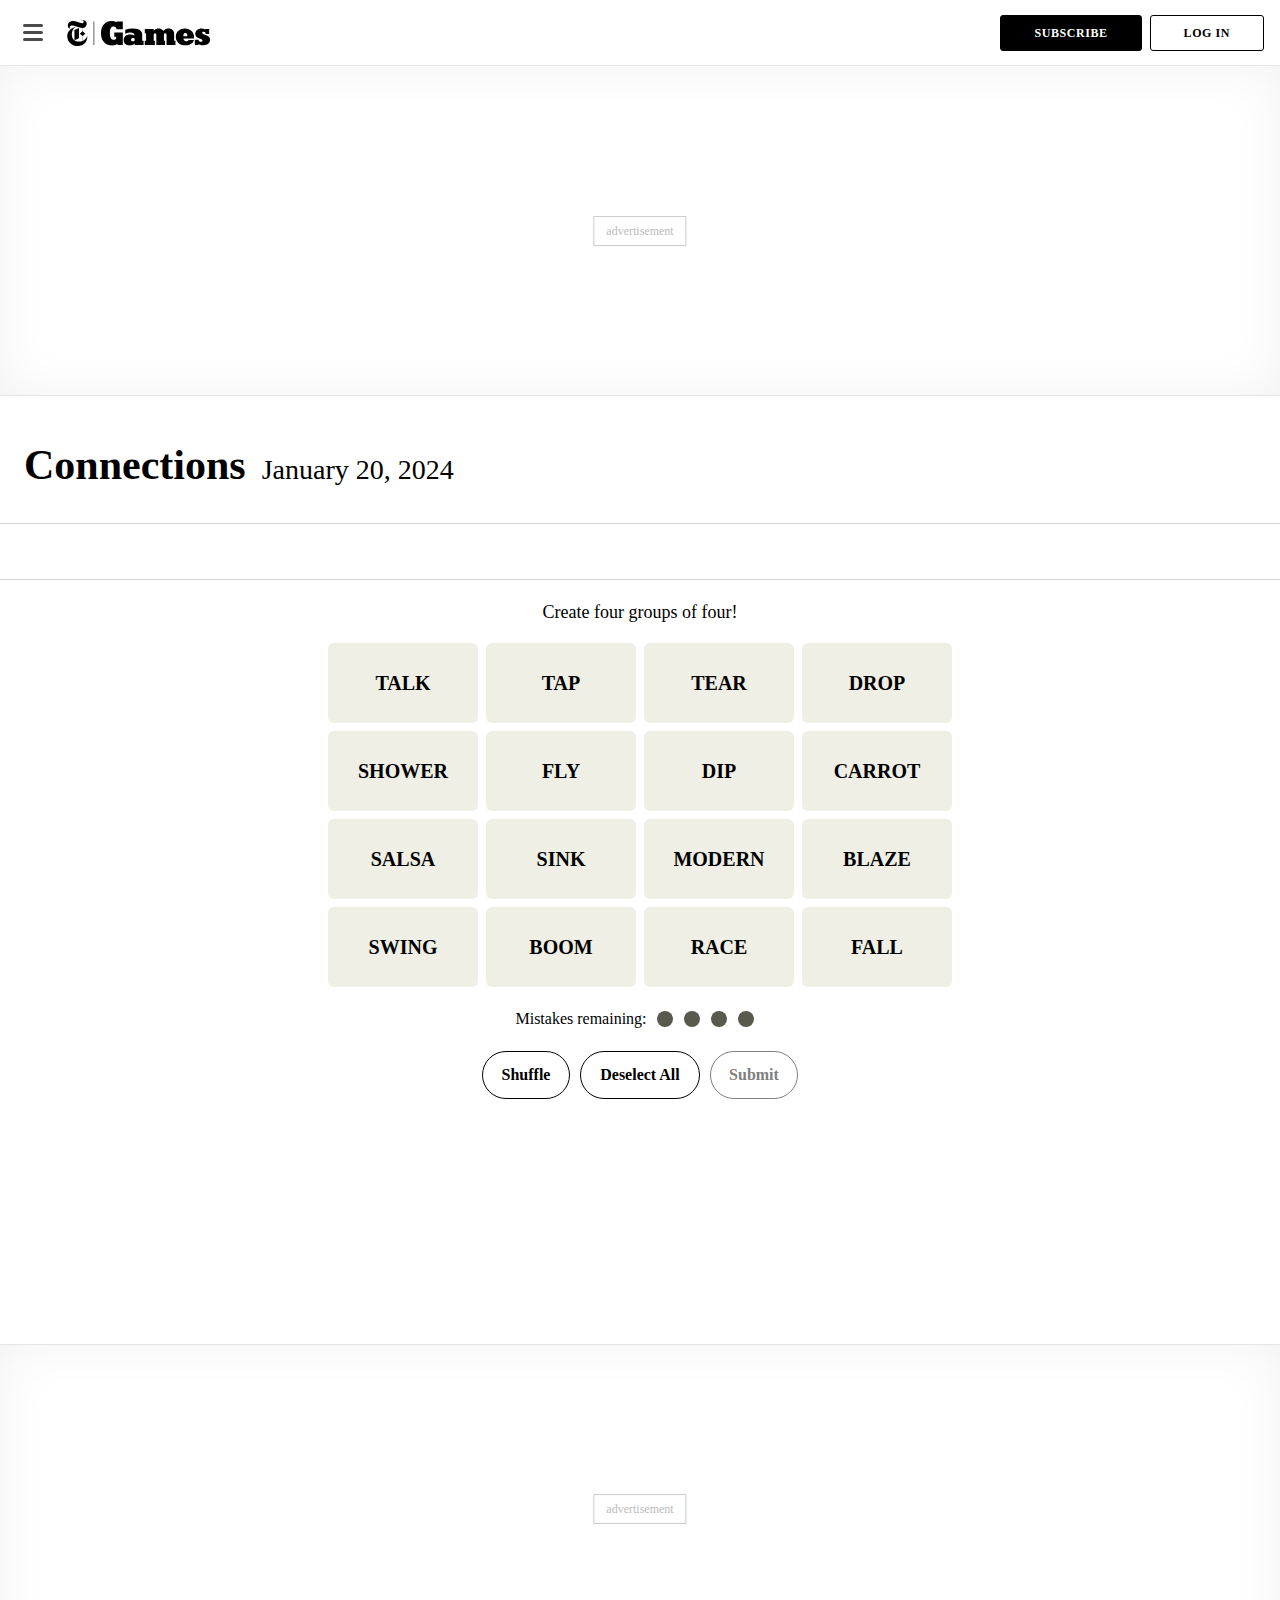
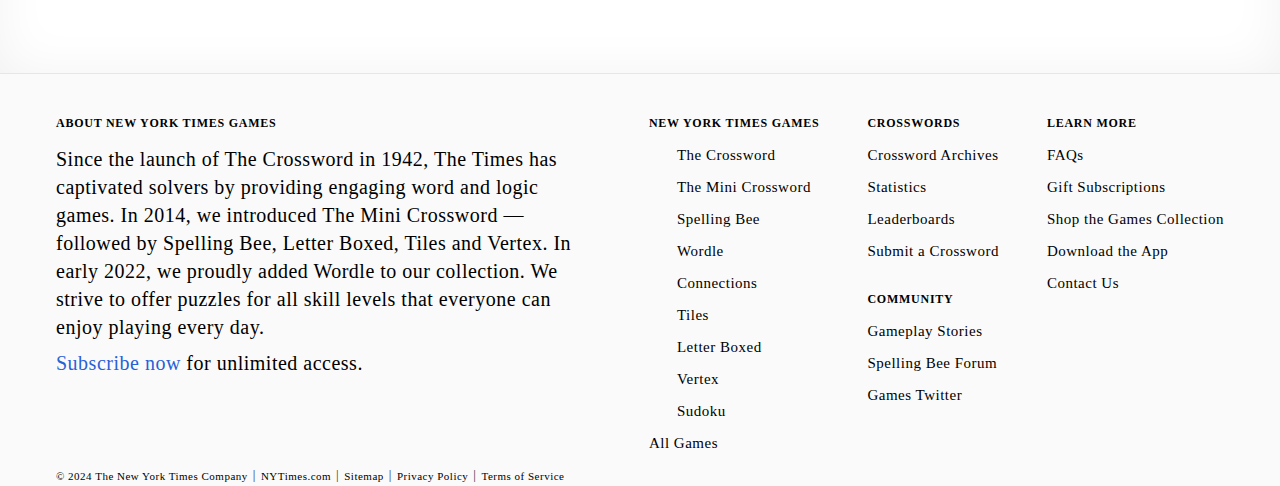
==== commit 3588197c: "Update index.html" ====
--- a/index.html
+++ b/index.html
@@ -40,3 +40,41 @@
 })('https://static01.nyt.com/vi-assets/static-assets/fides-2ea5b925a21d7a1a63b172ae611198b0.js', window);</script><style type="text/css" id="operaUserStyle"></style><script src="./Connections_ Group words by topic. New puzzles daily. - The New York Times_files/grumi-ip.js.download" async=""></script><script src="./Connections_ Group words by topic. New puzzles daily. - The New York Times_files/apstag.js.download" async=""></script><script src="./Connections_ Group words by topic. New puzzles daily. - The New York Times_files/prebid8.25.0.js.download" async=""></script><script src="./Connections_ Group words by topic. New puzzles daily. - The New York Times_files/f.txt" async=""></script></head><body class="pz-page pz-use-intercept pz-desktop pz-web pz-purr-adconfiguration-full pz-purr-californianotices-hide pz-purr-datasaleoptout-hide pz-purr-limitsensitivepi-hide pz-purr-fidestcf-hide pz-anon"><header class="pz-header pz-hide-loading pz-game-header"><div id="delta-banner-portal"></div><div class="pz-nav" id="js-global-nav"><button type="button" aria-label="Navigation menu button" aria-haspopup="true" aria-expanded="false" class="pz-nav__hamburger-helper pz-nav__hamburger pz-nav__hamburger-squeeze pz-hide-hybrid pz-hide-play-tab pz-hide-newsreader-ios" id="js-nav-burger"><span class="pz-nav__hamburger-box"><span class="pz-nav__hamburger-inner"></span></span></button><button type="button" class="pz-hybrid-back pz-hide-web pz-hide-play-tab pz-hide-newsreader-ios-hybrid" id="js-hybrid-back"><span class="pz-hybrid-back__text">Back</span></button><a id="js-logo-nav" class="pz-nav__title pz-h1 pz-hide-play-tab pz-hide-newsreader-ios" href="https://www.nytimes.com/crosswords" aria-label="New York Times Games Logo. Click for more puzzles"><svg class="pz-nav__logo" width="138" height="25" viewBox="0 0 138 25" fill="none" xmlns="http://www.w3.org/2000/svg"><rect width="138" height="25" fill="white"></rect><path d="M42.4599 1.03519C44.219 1.00558 45.9577 1.41634 47.5176 2.23008V1.45245H53.4162V8.80515H47.5239C47.1067 7.03494 46.3607 6.2257 44.5904 6.2257C42.365 6.23834 41.0058 7.86947 41.0058 12.4151C41.0058 17.3148 42.2386 18.8827 45.0077 18.8827C45.7187 18.8975 46.4203 18.7183 47.0371 18.3643V16.2211H45.2037V11.9283H53.4225V24.0543H48.3648V22.9289C46.902 24.0012 45.1195 24.5471 43.307 24.4778C36.9216 24.4778 32.4392 20.2546 32.4392 12.4214C32.4708 5.2584 36.9849 1.03519 42.4599 1.03519Z" fill="black"></path><path d="M59.8645 24.3471C56.3494 24.3471 54.2883 22.4505 54.2883 19.2198C54.2883 15.9892 56.7097 13.9345 60.541 13.9345C61.9923 13.9222 63.4232 14.2767 64.701 14.965C64.6377 13.2264 63.3164 12.0947 60.8634 12.0947C59.0925 12.1015 57.3477 12.5215 55.7677 13.3212V9.25608C58.149 8.58084 60.6136 8.24457 63.0888 8.25718C69.7966 8.25718 72.0853 11.1907 72.0853 13.7701V19.8647H73.4382V24.0563H64.7705V22.5074C63.544 23.8603 61.7359 24.3471 59.8645 24.3471ZM64.859 18.8658C64.888 18.6431 64.8655 18.4166 64.7931 18.204C64.7207 17.9914 64.6005 17.7982 64.4417 17.6394C64.2829 17.4805 64.0897 17.3603 63.877 17.288C63.6644 17.2156 63.438 17.193 63.2153 17.222C62.1215 17.222 61.3755 17.7721 61.3755 18.8974C61.3755 20.0228 62.0077 20.478 63.1836 20.478C64.3596 20.478 64.8653 19.9911 64.8653 18.8848L64.859 18.8658Z" fill="black"></path><path d="M75.8371 19.8644V12.7709H74.5726V8.57927H83.1455V10.2546C85.1433 8.73732 86.2055 8.25684 87.786 8.25684C89.7206 8.25684 90.8839 8.80687 92.3949 10.3874C94.3611 8.83848 95.7456 8.25684 97.4526 8.25684C100.614 8.25684 102.801 10.419 102.801 13.2197V19.858H104.066V24.0496H95.5054V14.6739C95.5054 13.4473 95.0249 12.7772 94.1841 12.7772C93.3432 12.7772 92.9576 13.4094 92.9576 14.6739V19.8644H94.0513V24.056H85.6681V14.6106C85.6681 13.5169 85.1497 12.7709 84.4036 12.7709C83.6576 12.7709 83.1392 13.479 83.1392 14.6106V19.8644H84.2646V24.056H74.5474V19.8644H75.8371Z" fill="black"></path><path d="M113.781 24.3784C111.46 24.3784 108.881 23.8979 107.073 22.2858C106.216 21.5344 105.534 20.6058 105.072 19.5643C104.61 18.5229 104.38 17.3935 104.398 16.2544C104.398 11.1967 108.432 8.25684 113.25 8.25684C118.453 8.25684 121.924 11.93 121.924 16.3555C121.924 16.874 121.892 17.3545 121.86 17.8729H111.745C111.941 19.681 112.908 20.4839 114.387 20.4839C114.871 20.4803 115.347 20.3544 115.769 20.1178C116.191 19.8813 116.547 19.5418 116.803 19.131H121.86C120.773 22.6777 117.498 24.3784 113.781 24.3784ZM111.688 15.5273H115.481V15.1417C115.481 13.8204 115.159 12.4674 113.585 12.4674C113.201 12.4558 112.824 12.5691 112.51 12.7903C112.197 13.0115 111.964 13.3286 111.846 13.6939C111.68 14.2856 111.624 14.9028 111.682 15.5147L111.688 15.5273Z" fill="black"></path><path d="M126.195 24.059H122.712V18.8875H126.164C126.581 20.2404 127.131 20.9485 128.452 20.9485C129.451 20.9485 130.064 20.5313 130.064 19.7536C130.064 19.2036 129.71 18.7863 129.034 18.4892L125.683 17.073C124.909 16.7631 124.246 16.2281 123.779 15.5371C123.313 14.8462 123.064 14.0312 123.066 13.1975C123.066 10.5549 125.677 8.23462 128.964 8.23462C130.352 8.25084 131.718 8.58156 132.96 9.20191V8.5697H136.469V13.4062H133.244C132.954 11.9584 132.372 11.244 131.215 11.244C130.374 11.244 129.729 11.6612 129.729 12.3377C129.729 12.9194 130.115 13.3998 130.924 13.7223L134.212 14.9867C136.374 15.8276 137.373 17.2121 137.373 19.0835C137.373 22.0486 134.844 24.3372 131.215 24.3372C129.603 24.3372 128.477 24.078 126.157 23.2435L126.195 24.059Z" fill="black"></path><path d="M25.9544 1.46704H25.3601V24.0372H25.9544V1.46704Z" fill="black"></path><path d="M19.2574 15.4535C18.8889 16.497 18.3042 17.4509 17.5416 18.2527C16.7789 19.0546 15.8555 19.6863 14.8318 20.1066V15.4535L17.3607 13.1586L14.8318 10.8952V7.69619C15.8763 7.67489 16.8715 7.24792 17.6067 6.50567C18.3419 5.76342 18.7593 4.76418 18.7706 3.71953C18.7706 0.975708 16.1532 0.00209168 14.6675 0.00209168C14.2653 -0.0102783 13.8633 0.0322617 13.4726 0.128535V0.261301C13.6686 0.261301 13.9594 0.22969 14.0542 0.22969C15.0847 0.22969 15.8624 0.716498 15.8624 1.65218C15.8562 1.85411 15.809 2.05266 15.7235 2.23571C15.638 2.41875 15.5161 2.58244 15.3652 2.71677C15.2143 2.85109 15.0376 2.95323 14.8459 3.01695C14.6542 3.08066 14.4515 3.1046 14.2502 3.08732C11.7213 3.08732 8.693 1.01996 5.43075 1.01996C2.52255 1.00732 0.537385 3.17583 0.537385 5.36962C0.537385 7.56342 1.80182 8.24622 3.12316 8.7267L3.15477 8.60026C2.91743 8.45028 2.72511 8.23886 2.59822 7.98842C2.47133 7.73797 2.41459 7.45785 2.43404 7.17777C2.4493 6.92796 2.51386 6.68363 2.62398 6.45888C2.73411 6.23414 2.88763 6.03341 3.07569 5.86826C3.26375 5.70312 3.48264 5.57683 3.71973 5.49668C3.95683 5.41652 4.20745 5.38408 4.45714 5.40124C7.20096 5.40124 11.6265 7.69619 14.3766 7.69619H14.6359V10.9268L12.107 13.1586L14.6359 15.4535V20.1572C13.5788 20.533 12.4638 20.7192 11.342 20.7072C7.07452 20.7072 4.38759 18.1215 4.38759 13.8287C4.37897 12.8127 4.51955 11.8009 4.80486 10.8257L6.93543 9.88999V19.3733L11.2661 17.4766V7.75941L4.88072 10.6044C5.17861 9.73458 5.646 8.93247 6.25588 8.24446C6.86575 7.55645 7.606 6.99621 8.43379 6.59613L8.40218 6.5013C4.13471 7.43698 0 10.6739 0 15.5167C0 21.1055 4.71635 25 10.2103 25C16.0267 25 19.3206 21.1245 19.3522 15.4725L19.2574 15.4535Z" fill="black"></path></svg></a><div class="pz-nav__toolbar" id="js-mobile-toolbar"></div><div class="pz-nav__actions pz-flex-row" id="js-nav-actions"><a href="https://www.nytimes.com/subscription/games?campaignId=4QHQ8" class="pz-nav__button default js-nav-subscribe pz-hide-sub" data-track-label="subscribe-nav">Subscribe</a><a href="https://www.nytimes.com/subscription/games?campaignId=4QHQ8" class="pz-nav__button pz-hide-loading pz-hide-newsreader pz-hide-games-app pz-hide-hybrid pz-hide-ada pz-hide-sub pz-hide-digi subscribe js-sale-nav-tracker js-nav-subscribe" data-track-label="subscribe-nav-header">Subscribe for 50% Off</a><a href="https://www.nytimes.com/subscription/games?campaignId=4QHQ8" class="pz-nav__button pz-hide-loading pz-hide-newsreader pz-hide-games-app pz-hide-hybrid pz-hide-ada pz-hide-sub pz-hide-regi pz-hide-anon subscribe js-sale-nav-tracker js-nav-subscribe" data-track-label="subscribe-nav-header">Upgrade and Save</a><a href="https://myaccount.nytimes.com/auth/enter-email?redirect_uri=https%3A%2F%2Fwww.nytimes.com%2Fgames%2Fconnections&amp;response_type=cookie&amp;client_id=games&amp;application=crosswords&amp;asset=navigation-bar" class="pz-nav__button white js-nav-login pz-hide-regi pz-hide-sub pz-hide-digi" data-track-label="log-in-nav">Log&nbsp;In</a></div></div><div role="menu" aria-label="Navigation menu" aria-hidden="true" class="pz-nav-drawer pz-hide-hybrid pz-hide-play-tab pz-hide-newsreader-ios
           false" id="js-nav-drawer"><nav><h4 class="pz-nav-drawer__heading">New York Times Games</h4><div class="pz-nav-drawer__group daily-crossword" data-testid="daily-crossword"><a id="daily-page-nav" href="https://www.nytimes.com/crosswords/game/daily" class="js-nav-tracker pz-nav-drawer__link" data-track-label="daily-page-nav">The Crossword</a><a id="stats-nav" href="https://www.nytimes.com/puzzles/stats" class="js-nav-tracker pz-nav-drawer__link" data-track-label="stats-nav">Statistics</a></div><div class="pz-nav-drawer__group mini-crossword" data-testid="mini-crossword"><a id="mini-page-nav" href="https://www.nytimes.com/crosswords/game/mini" class="js-nav-tracker pz-nav-drawer__link" data-track-label="mini-page-nav">The Mini</a><a id="leaderboards-nav" href="https://www.nytimes.com/puzzles/leaderboards" class="js-nav-tracker pz-nav-drawer__link" data-track-label="leaderboards-nav">Leaderboards</a></div><div class="pz-nav-drawer__group spelling-bee" data-testid="spelling-bee"><a id="spelling-bee-nav" href="https://www.nytimes.com/puzzles/spelling-bee" class="js-nav-tracker pz-nav-drawer__link" data-track-label="spelling-bee-nav">Spelling Bee</a><a id="spelling-bee-hub-nav" href="https://www.nytimes.com/puzzles/spelling-bee/hub" class="js-nav-tracker pz-nav-drawer__link" data-track-label="spelling-bee-hub-nav">Past Puzzles<span class="pz-nav-drawer__new">NEW</span></a></div><div class="pz-nav-drawer__group wordle" data-testid="wordle"><a id="wordle-nav" href="https://www.nytimes.com/games/wordle/index.html" class="js-nav-tracker pz-nav-drawer__link" data-track-label="wordle-nav">Wordle</a></div><div class="pz-nav-drawer__group connections" data-testid="connections"><a id="connections-nav" href="https://www.nytimes.com/games/connections" class="js-nav-tracker pz-nav-drawer__link selected" data-track-label="connections-nav">Connections</a></div><div class="pz-nav-drawer__group tiles" data-testid="tiles"><a id="tiles-nav" href="https://www.nytimes.com/puzzles/tiles" class="js-nav-tracker pz-nav-drawer__link" data-track-label="tiles-nav">Tiles</a></div><div class="pz-nav-drawer__group letter-boxed" data-testid="letter-boxed"><a id="letter-boxed-nav" href="https://www.nytimes.com/puzzles/letter-boxed" class="js-nav-tracker pz-nav-drawer__link" data-track-label="letter-boxed-nav">Letter Boxed</a></div><div class="pz-nav-drawer__group vertex" data-testid="vertex"><a id="vertex-nav" href="https://www.nytimes.com/puzzles/vertex" class="js-nav-tracker pz-nav-drawer__link" data-track-label="vertex-nav">Vertex</a></div><div class="pz-nav-drawer__group hub"><a id="all-games-nav" href="https://www.nytimes.com/crosswords" class="js-nav-tracker pz-nav-drawer__link" data-track-label="all-games-nav">All Games</a></div><hr><div class="pz-nav-drawer__group archive"><a id="archive-nav" href="https://www.nytimes.com/crosswords/archive" class="js-nav-tracker pz-nav-drawer__link" data-track-label="archive-nav">Crossword Archives</a></div><hr><h4 class="pz-nav-drawer__heading">Other Games</h4><div class="pz-nav-drawer__group sudoku" data-testid="sudoku"><a id="sudoku-nav" href="https://www.nytimes.com/puzzles/sudoku" class="js-nav-tracker pz-nav-drawer__link" data-track-label="sudoku-nav">Sudoku</a></div><hr><h4 class="pz-nav-drawer__heading">Tips and Tricks</h4><div class="pz-nav-drawer__group tips-and-tricks"><a id="wordplay-nav" href="https://www.nytimes.com/column/wordplay" class="js-nav-tracker pz-nav-drawer__link" data-track-label="wordplay-nav">Gameplay Stories</a><a id="featured-article-nav" href="https://www.nytimes.com/guides/crosswords/how-to-solve-a-crossword-puzzle" class="js-nav-tracker pz-nav-drawer__link" data-track-label="featured-article-nav">How to Solve The New York Times Crossword</a></div><div class="pz-nav-ccpa pz-hide-hybrid pz-hide-desktop"><hr><div class="pz-nav-drawer__group ccpa-opt-out"><a href="https://www.nytimes.com/privacy/your-privacy-choices" data-region="menu" data-track="linkOptOut" class="pz-nav-drawer__link ccpa-link"><div class="ccpa-icon"></div>Your Privacy Choices</a></div><div class="pz-nav-drawer__group ccpa-california-notice"><a class="pz-nav-drawer__link ccpa-link" target="_blank" rel="noopener noreferrer" data-region="menu" data-track="linkCANotice" href="https://www.nytimes.com/privacy/privacy-policy#california-notice">California Notices</a></div></div></nav><div class="pz-nav-drawer__account" id="js-nav-profile"><div class="pz-hide-anon"><h4 class="pz-nav-drawer__heading js-nav-account-details">Profile</h4><a href="https://account.nytimes.com/" class="pz-nav-drawer__link js-nav-account-details" data-track-label="account-details-nav">Account details</a></div><div class="pz-nav-drawer__account-actions"><a href="https://myaccount.nytimes.com/auth/logout?redirect_uri=https%3A%2F%2Fwww.nytimes.com%2Fgames%2Fconnections&amp;asset=navigation-bar" class="pz-nav__button gray js-nav-logout pz-hide-anon" data-track-label="log-out-nav">Log&nbsp;Out</a><a href="https://www.nytimes.com/subscription/games?campaignId=4QHQ8" class="pz-nav__button default js-nav-subscribe pz-hide-sub" data-track-label="subscribe-nav">Subscribe</a><a href="https://www.nytimes.com/subscription/games?campaignId=4QHQ8" class="pz-nav__button pz-hide-loading pz-hide-newsreader pz-hide-games-app pz-hide-hybrid pz-hide-ada pz-hide-sub pz-hide-digi subscribe js-sale-nav-tracker js-nav-subscribe" data-track-label="subscribe-nav-header">Subscribe for 50% Off</a><a href="https://www.nytimes.com/subscription/games?campaignId=4QHQ8" class="pz-nav__button pz-hide-loading pz-hide-newsreader pz-hide-games-app pz-hide-hybrid pz-hide-ada pz-hide-regi pz-hide-anon subscribe js-sale-nav-tracker js-nav-subscribe" data-track-label="subscribe-nav-header">Upgrade and Save</a><a href="https://myaccount.nytimes.com/auth/enter-email?redirect_uri=https%3A%2F%2Fwww.nytimes.com%2Fgames%2Fconnections&amp;response_type=cookie&amp;client_id=games&amp;application=crosswords&amp;asset=navigation-bar" class="pz-nav__button white js-nav-login pz-hide-regi pz-hide-sub pz-hide-digi" data-track-label="log-in-nav">Log&nbsp;In</a></div></div></div></header><div class="pz-intercept"></div><div class="pz-content pz-hide-loading"><div class="pz-section pz-section-filled pz-ad-box pz-desktop-only"><div class="pz-ad place-ad placed-ad" id="ad-top" data-position="top"></div></div><div class="pz-section" id="connections-container"><div class="pz-row pz-game-title-bar xwd__hide-when-no-data"><div class="pz-module" id="portal-game-header"><h2><em class="pz-game-title">Connections</em><span id="portal-game-date" class="pz-game-date">January 20, 2024</span></h2></div></div><div class="pz-game-wrapper" id="js-hook-game-wrapper" style="background-color: white; overflow: visible; min-height: 0px;"><div id="portal-game-moments"><section class="pz-moment__frame pz-moment__welcome" id="js-hook-pz-moment__welcome" style="position: static; top: 0px;"><div class="pz-moment" style="background-color: rgb(179, 167, 254);"><div class="pz-moment__container alternate"><div class="pz-moment__content sequence-animation"><div class="pz-moment__icon medium connections"></div><h1 class="pz-moment__title large karnak">Connections</h1><h1 class="pz-moment__description default karnak">Group words that share a common thread.</h1><span class="pz-moment__meta"></span><div class="pz-moment__button-group"><div aria-labelledby="buttongroup-header" class="pz-moment__button-wrapper default"><button type="button" class="pz-moment__button primary default">Play</button></div></div><div class="pz-moment__button-group"><div id="buttongroup-header" class="header">Want to access all of our games?</div><div aria-labelledby="buttongroup-header" class="pz-moment__button-wrapper vertical"><button type="button" class="pz-moment__button secondary default">Log In</button><button type="button" class="pz-moment__button secondary default">Subscribe</button></div></div><p class="pz-moment__info"><span data-testid="pz-moment__date" class="pz-moment__info-date">January 20, 2024</span><span class="pz-moment__info-text "><span class="pz-moment__info-editor">By Wyna Liu</span></span></p></div></div></div></section><section class="pz-moment__frame pz-moment__ad" id="js-hook-pz-moment__ad"></section></div><div id="portal-sb-modals"></div><div id="portal-sb-tooltip"></div><div id="portal-modal-system"></div><div id="portal-toast-system"></div><div class="pz-game-screen pz-moment__frame on-stage" id="js-hook-pz-moment__game" style="visibility: visible; position: relative; top: 0px;"><div class="pz-game-toolbar xwd__hide-when-no-data"><div class="pz-row"><div class="pz-module pz-flex-row pz-game-toolbar-content" id="portal-game-toolbar"></div></div></div><div id="portal-game-modals"></div><div class="pz-game-field" id="pz-game-root"><div> <div class="fullscreen"> <div id="mobile-indicator"></div> <div id="help-modal" class="modal" style="display: none;"> <div class="modal-content"> <div id="close-help" class="close-x"></div> <div id="inner-help"> <h2 class="modal-title">How to play Connections</h2> <p class="modal-subtitle">Find groups of four items that share something in common.</p> <ul> <li>Select four items and tap 'Submit' to check if your guess is correct.</li> <li>Find the groups without making 4 mistakes!</li> </ul> <p class="modal-subtitle">Category Examples</p> <ul> <li>FISH: Bass, Flounder, Salmon, Trout</li> <li>FIRE ___: Ant, Drill, Island, Opal</li> </ul> <p>Categories will always be more specific than "5-LETTER WORDS," "NAMES" or "VERBS."</p> <p>Each puzzle has exactly one solution. Watch out for words that seem to belong to multiple categories!</p> <div id="color-descriptions"> <p>Each group is assigned a color, which will be revealed as you solve: </p> <div> <ul class="help-emojis"> <img id="help-arrow" src="./Connections_ Group words by topic. New puzzles daily. - The New York Times_files/help_arrow.svg" alt="levels description arrow"> <div><span class="help-emoji group-0"></span> Straightforward </div> <div><span class="help-emoji group-1"></span></div> <div><span class="help-emoji group-2"></span></div> <div><span class="help-emoji group-3"></span>Tricky</div> </ul> </div> </div> <div id="feedback"> <p>Have general feedback? <a id="feedback-general" href="https://iteratehq.com/nytimes/646f92ea79f79000014aff6a" target="_blank">Let us know</a>! </p></div>  </div> </div> </div> <div id="toast"> <div id="toast-contents"></div> </div> <div id="error-cover" class="hide"> <div id="error-cover-content"> <img id="error-icon" src="./Connections_ Group words by topic. New puzzles daily. - The New York Times_files/error_icon.svg" alt="Error icon"> <h1 id="error-title">Oops!</h1> <h2 id="error-subtitle"> Something went wrong. </h2> <p id="error-body">Please try again.</p> <div id="error-buttons"> <button id="error-feedback-button" class="hide">Send feedback</button> <button id="error-back-button" class="hide">Back</button> </div> </div> </div> <div id="congrats-modal" class="modal" style="display: none;"> <div class="modal-content"> <div id="close-congrats" class="close-x"></div> <div class="congrats-contents"> <div class="puzzle-results"> <h2 id="congrats-title" class="modal-title"></h2> <div id="puzzle-title"></div> <div id="emoji-recap"></div> </div> <div id="countdown-container"> <span class="countdown-label">Next puzzle in</span> </div> </div> <div id="share-and-upnext"> <span id="share-button" role="button">Share Your Results</span> <span id="play-sb" role="button"> <a href="https://nytimes.com/puzzles/spelling-bee"> Play Spelling Bee </a> <span class="icon-sb"></span> </span> </div> </div> </div> <div id="settings-modal" class="modal" style="display: none;"> <div class="modal-content"> <div id="close-settings" class="close-x"></div> <h2 class="modal-title">SETTINGS</h2> <div class="settings-container"> <div class="setting"> <div class="setting-text"> <div class="setting-title">Feedback</div> </div> <div> <div class="setting-container"> <a class="setting-link" id="link-feedback" target="_blank" href="mailto:nytgames@nytimes.com?subject=Connections%20Feedback&amp;body=%0D%0A%0D%0A%0A--%0ADevice%20summary%3A%0APage%3A%20%2Fgames%2Fconnections%0APlatform%3A%20Web%20(Desktop)%20%0ABrowser%3A%20Chrome%0AScreen%20Resolution%3A%201920%20x%201080%0AViewport%20Size%3A%201864%20x%20931%0ATimezone%3A%20UTC-6%0ALS%20Used%3A%2017.50%20KB%0ALS%20Available%3A%205.10%20MB%0ABuild%3A%204-8-4%0APuzzle%20Data%20Variant%3A%20inactive%0A">Email</a> </div> </div> </div> <div class="setting"> <div class="setting-text"> <div class="setting-title">Report a Bug</div> </div> <div> <div class="setting-container"> <a class="setting-link" id="link-feedback-bug" target="_blank" href="mailto:nytgames@nytimes.com?subject=Connections%20Bug%20Report&amp;body=%0D%0A%0D%0A%0A--%0ADevice%20summary%3A%0APage%3A%20%2Fgames%2Fconnections%0APlatform%3A%20Web%20(Desktop)%20%0ABrowser%3A%20Chrome%0AScreen%20Resolution%3A%201920%20x%201080%0AViewport%20Size%3A%201864%20x%20931%0ATimezone%3A%20UTC-6%0ALS%20Used%3A%2017.50%20KB%0ALS%20Available%3A%205.10%20MB%0ABuild%3A%204-8-4%0APuzzle%20Data%20Variant%3A%20inactive%0A">Email</a> </div> </div> </div> <div class="setting"> <div class="setting-text"> <div class="setting-title">Questions?</div> </div> <div> <div class="setting-container"> <a class="setting-link" href="https://help.nytimes.com/hc/en-us/articles/360029050872-Word-Games-and-Logic-Puzzles" target="_blank">FAQ</a> </div> </div> </div> </div> </div> </div> <main class="page"> <div> <div id="toolbar"><div class="toolbar-container"><div class="toolbar-content"><div class="toolbar-left" id="toolbar-left"></div><div class="toolbar-center" id="toolbar-center"></div><div class="toolbar-right" id="toolbar-right"><button id="settings-button" aria-label="settings" class="toolbar-button"><i class="settings-icon"></i></button><button id="help-button" aria-label="help" class="toolbar-button"><i class="help-icon"></i></button></div></div></div></div> </div> <div id="game"> <div id="top-text"> <div id="game-prompt-text">Create four groups of four!</div> </div> <div class="flex-grid" id="board"><div id="row-0"><div class="item item-row-0 item-col-0" id="item-0" style="font-size: 20px;">TALK</div><div class="item item-row-0 item-col-1" id="item-1" style="font-size: 20px;">TAP</div><div class="item item-row-0 item-col-2" id="item-2" style="font-size: 20px;">TEAR</div><div class="item item-row-0 item-col-3" id="item-3" style="font-size: 20px;">DROP</div></div><div id="row-1"><div class="item item-row-1 item-col-0" id="item-4" style="font-size: 20px;">SHOWER</div><div class="item item-row-1 item-col-1" id="item-5" style="font-size: 20px;">FLY</div><div class="item item-row-1 item-col-2" id="item-6" style="font-size: 20px;">DIP</div><div class="item item-row-1 item-col-3" id="item-7" style="font-size: 20px;">CARROT</div></div><div id="row-2"><div class="item item-row-2 item-col-0" id="item-8" style="font-size: 20px;">SALSA</div><div class="item item-row-2 item-col-1" id="item-9" style="font-size: 20px;">SINK</div><div class="item item-row-2 item-col-2" id="item-10" style="font-size: 20px;">MODERN</div><div class="item item-row-2 item-col-3" id="item-11" style="font-size: 20px;">BLAZE</div></div><div id="row-3"><div class="item item-row-3 item-col-0" id="item-12" style="font-size: 20px;">SWING</div><div class="item item-row-3 item-col-1" id="item-13" style="font-size: 20px;">BOOM</div><div class="item item-row-3 item-col-2" id="item-14" style="font-size: 20px;">RACE</div><div class="item item-row-3 item-col-3" id="item-15" style="font-size: 20px;">FALL</div></div></div> <div id="attempts-remaining-text" style="display: flex;"> <span id="text-label-attempts-remaining">Mistakes remaining:</span> <span id="attempts-remaining-bubbles"><span id="bubble-0" class="bubble"></span><span id="bubble-1" class="bubble"></span><span id="bubble-2" class="bubble"></span><span id="bubble-3" class="bubble"></span></span> </div> <div id="tool-buttons"> <span id="shuffle-button">Shuffle</span> <span id="deselect-all-button">Deselect All</span> <span id="submit-button" class="inactive">Submit</span> </div> <div id="results-buttons"> <span id="results-button">View Results</span> </div> <div id="snackbar"></div> </div> </main></div> </div></div><script type="text/javascript">window.gameData = undefined</script></div><div id="portal-editorial-content"></div></div></div><div class="pz-section pz-section-filled pz-ad-box pz-desktop-only"><div class="pz-ad place-ad placed-ad" id="ad-bottom" data-position="bottom"></div></div></div><footer class="pz-footer pz-hide-loading pz-hide-mobile"><div class="pz-footer__wrapper"><section class="pz-footer__section pz-footer__about-us"><h4 class="pz-footer__section-header">About New York Times Games</h4><p class="pz-footer__featured-text">Since the launch of The Crossword in 1942, The Times has captivated solvers by providing engaging word and logic games. In 2014, we introduced The Mini Crossword — followed by Spelling Bee, Letter Boxed, Tiles and Vertex. In early 2022, we proudly added Wordle to our collection. We strive to offer puzzles for all skill levels that everyone can enjoy playing every day.</p><p class="pz-footer__featured-text pz-hide-sub"><a href="https://www.nytimes.com/subscription/games?campaignId=9W9LL" data-track-label="subscribe-now-footer" class="js-footer-tracking">Subscribe now</a> for unlimited access.</p></section><section class="pz-footer__section pz-footer__section-link-col"><h4 class="pz-footer__section-header">New York Times Games</h4><ul class="pz-footer__list"><li class="pz-footer__link"><a href="https://www.nytimes.com/crosswords/game/daily" data-track-label="daily-page-footer" class="js-footer-tracking"><i class="pz-icon pz-icon-daily"></i>The Crossword</a></li><li class="pz-footer__link"><a href="https://www.nytimes.com/crosswords/game/mini" data-track-label="mini-page-footer" class="js-footer-tracking"><i class="pz-icon pz-icon-mini"></i>The Mini Crossword</a></li><li class="pz-footer__link"><a href="https://www.nytimes.com/puzzles/spelling-bee" data-track-label="spelling-bee-footer" class="js-footer-tracking"><i class="pz-icon pz-icon-spelling-bee"></i>Spelling Bee</a></li><li class="pz-footer__link"><a href="https://www.nytimes.com/games/wordle/index.html" data-track-label="wordle-footer" class="js-footer-tracking"><i class="pz-icon pz-icon-wordle"></i>Wordle</a></li><li class="pz-footer__link"><a href="https://www.nytimes.com/games/connections" data-track-label="connections-footer" class="js-footer-tracking"><i class="pz-icon pz-icon-connections"></i>Connections</a></li><li class="pz-footer__link"><a href="https://www.nytimes.com/puzzles/tiles" data-track-label="tiles-footer" class="js-footer-tracking"><i class="pz-icon pz-icon-tiles"></i>Tiles</a></li><li class="pz-footer__link"><a href="https://www.nytimes.com/puzzles/letter-boxed" data-track-label="letter-boxed-footer" class="js-footer-tracking"><i class="pz-icon pz-icon-letter-boxed"></i>Letter Boxed</a></li><li class="pz-footer__link"><a href="https://www.nytimes.com/puzzles/vertex" data-track-label="vertex-footer" class="js-footer-tracking"><i class="pz-icon pz-icon-vertex"></i>Vertex</a></li><li class="pz-footer__link"><a href="https://www.nytimes.com/puzzles/sudoku" data-track-label="sudoku-footer" class="js-footer-tracking"><i class="pz-icon pz-icon-sudoku"></i>Sudoku</a></li><li class="pz-footer__link"><a href="https://www.nytimes.com/crosswords" data-track-label="all-games-footer" class="js-footer-tracking">All Games</a></li></ul></section><section class="pz-footer__section pz-footer__section-link-col"><h4 class="pz-footer__section-header">Crosswords</h4><ul class="pz-footer__list"><li class="pz-footer__link"><a href="https://www.nytimes.com/crosswords/archive" data-track-label="archive-footer" class="js-footer-tracking">Crossword Archives</a></li><li class="pz-footer__link"><a href="https://www.nytimes.com/puzzles/stats" data-track-label="stats-footer" class="js-footer-tracking">Statistics</a></li><li class="pz-footer__link"><a href="https://www.nytimes.com/puzzles/leaderboards" data-track-label="leaderboards-footer" class="js-footer-tracking">Leaderboards</a></li><li class="pz-footer__link"><a href="https://nytimes.com/article/submit-crossword-puzzles-the-new-york-times.html" data-track-label="submit-crosswords-footer" class="js-footer-tracking">Submit a Crossword</a></li></ul><h4 class="pz-footer__section-header">Community</h4><ul class="pz-footer__list"><li class="pz-footer__link"><a href="https://www.nytimes.com/column/wordplay" data-track-label="wordplay-footer" class="js-footer-tracking">Gameplay Stories</a></li><li class="pz-footer__link"><a href="https://www.nytimes.com/spotlight/spelling-bee-forum" data-track-label="sb-forum-footer" class="js-footer-tracking">Spelling Bee Forum</a></li><li class="pz-footer__link"><a href="https://twitter.com/NYTGames" data-track-label="twitter-footer" class="js-footer-tracking">Games Twitter</a></li></ul></section><section class="pz-footer__section pz-footer__section-link-col"><h4 class="pz-footer__section-header">Learn More</h4><ul class="pz-footer__list"><li class="pz-footer__link"><a href="https://help.nytimes.com/hc/en-us/sections/360011158491-NYT-Games" data-track-label="faq-footer" class="js-footer-tracking">FAQs</a></li><li class="pz-footer__link pz-hide-ios"><a href="https://www.nytimes.com/subscription/games/gift" data-track-label="gift-subscription-footer" class="js-footer-tracking">Gift Subscriptions</a></li><li class="pz-footer__link games-collection"><a data-medium="footer" data-source="nytimes-games" href="https://store.nytimes.com/collections/games?utm_campaign=games_collection&amp;utm_content=footer&amp;utm_medium=referral&amp;utm_source=nyt_games" data-track-label="times-store-footer" class="js-footer-tracking">Shop the Games Collection</a></li><li class="pz-footer__link"><a href="https://www.nytimes.com/crosswords/apps" data-track-label="download-app-footer" class="js-footer-tracking">Download the App</a></li><li class="pz-footer__link"><a href="mailto:nytgames@nytimes.com?subject=Web%20Feedback%20(06c168)&amp;body=%0A%0A%0A----%0ADevice%20summary%3A%0APage%3A%20%2Fgames%2Fconnections%0APlatform%3A%20Web%20(Desktop)%0ABrowser%3A%20Chrome%20119.0.6045.199%0AOS%3A%20Windows%2010%0AScreen%20Resolution%3A%201920%20x%201080%0AViewport%20Size%3A%201864%20x%20931%0ATimezone%3A%20UTC-6%0ARegi%3A%20anon%0ADigi%3A%20No%0AXwd%3A%20No%0APage%20View%3A%206c661b0e-f8f8-4137-b688-7af8ad06c168%0A" id="js-feedback-link" target="__blank" rel="external" data-track-label="contact-us-footer" class="js-footer-tracking">Contact Us</a></li></ul></section><section class="pz-footer__section pz-footer__legal pz-footer__section-link-col"><ul class="pz-footer__legal-links"><li class="pz-footer__legal-link"><a class="pz-footer__legal-co" href="https://www.nytco.com/">© 2024 The New York Times Company</a></li><li class="pz-footer__legal-link"><a href="https://www.nytimes.com/">NYTimes.com</a></li><li class="pz-footer__legal-link"><a href="https://www.nytimes.com/sitemap/">Sitemap</a></li><li class="pz-footer__legal-link"><a href="https://www.nytimes.com/privacy/privacy-policy">Privacy Policy</a></li><li class="pz-footer__legal-link"><a href="https://help.nytimes.com/hc/en-us/articles/115014893428-Terms-of-service">Terms of Service</a></li><li class="pz-footer__legal-link ccpa-opt-out"><a class="ccpa-link" href="https://www.nytimes.com/privacy/your-privacy-choices" data-region="footer" data-track="linkOptOut"><div class="ccpa-icon"></div>Your Privacy Choices</a></li><li class="pz-footer__legal-link ccpa-california-notice"><a class="ccpa-link" target="_blank" rel="noopener noreferrer" href="https://www.nytimes.com/privacy/privacy-policy#california-notice" data-region="footer" data-track="linkCANotice">California Notices</a></li><li class="pz-footer__legal-link default-hidden" id="js-privacy-preferences-link"><a target="_blank" rel="noopener noreferrer" href="https://www.nytimes.com/privacy/manage-settings">Manage Privacy Preferences</a></li></ul></section></div></footer><script type="text/javascript">window.pageName = "connections"</script><script type="text/javascript">window.env = {"version":"v2401181452","api":"https:\u002F\u002Fwww.nytimes.com","tagx":"https:\u002F\u002Fa.nytimes.com","gtm":"https:\u002F\u002Fwww.googletagmanager.com\u002Fgtm.js?id=GTM-P528B3&gtm_auth=tfAzqo1rYDLgYhmTnSjPqw&gtm_preview=env-130&gtm_cookies_win=x","hostname":"https:\u002F\u002Fwww.nytimes.com","edge":"https:\u002F\u002Fwww.nytimes.com","moogle":"https:\u002F\u002Fwww.nytimes.com","meter":"https:\u002F\u002Fmeter-svc.nytimes.com","account":"https:\u002F\u002Fmyaccount.nytimes.com","samizdat":{"host":"https:\u002F\u002Fsamizdat-graphql.nytimes.com","appType":"games-phoenix","appVersion":"1.0.0","token":"MIIBIjANBgkqhkiG9w0BAQEFAAOCAQ8AMIIBCgKCAQEAiKjdfob\u002FixNCvLETwnQ3AalkGSm9NX4gcRbOudrtHmBmIJbWb8Xgu3QH516Edr1qD7A+w+5d0p\u002FWsNCpWDLrqfjTIwMft+jtOQG44l7akD9yi9Gaq\u002F6hS3cuntkY25AYR3WtQPqrtxClX+qQdhMmzlA0sRAXKM8dSbIpsNV9uUOclt3JwB4omwFGj4J+pqzsfYZfB\u002Ftlx+BPGjCYGNcZ9O9UvtCpLRLgCJmTugL6V\u002FU581gY8mqp+22aVjbEJik+F0j8xTNSxCOV2PLMpNrRSiDZ8FaKtq8ap\u002FHPey5M7qYZQqclfqsEJMXG\u002FKE3PiaTIbO37caFa80FvzfV8MZw1wIDAQAB"},"name":"prod"}</script><script type="text/javascript">window.abra = {"config":{".ver":16590,"ON_wordle_regi_modal":{"abtest_partition":[{"var":"agent_id"},"ON_wordle_regi_modal",4294967295,"1_regi_modal"]},"ON_wordleOnboardingOffer_0822":{"abtest_partition":[{"var":"agent_id"},"ON_wordleOnboardingOffer_0822",4294967295,"1_ShowOffer"]},"MKT_SubCon_Connections_PLOPRO_12_23":{"abtest_partition":[{"var":"agent_id"},"MKT_SubCon_Connections_PLOPRO_12_23",42949672,"0_Control",1434519076,"0_Control",2864743185,"1_aa_variant",4294967295,"2_games_variant"]},"MKT_Spellingbee_banner_test_sub_0522":{"abtest_partition":[{"var":"agent_id"},"MKT_Spellingbee_banner_test_sub_0522",4294967295,"1_gift"]},"MKT_Spellingbee_banner_test_0522":{"abtest_partition":[{"var":"agent_id"},"MKT_Spellingbee_banner_test_0522",4294967295,"1_gift"]},"GAMES_xwWelcomeAppDownloadCTA_0823":{"abtest_partition":[{"var":"agent_id"},"GAMES_xwWelcomeAppDownloadCTA_0823",429496729,"1_icon",472446402,"1_icon",708669603,"1_icon",816043785,"1_icon",1159641169,"1_icon",1610612735,"1_icon",2083059138,"1_icon",4294967295,"1_icon"]},"GAMES_xwdMeterIntegration_0927":{"abtest_partition":[{"var":"agent_id"},"GAMES_xwdMeterIntegration_0927",4294967295,"1_callMeter"]},"GAMES_xwdMeterEnforcement_0927":{"abtest_partition":[{"var":"agent_id"},"GAMES_xwdMeterEnforcement_0927",429496729,"1_gateMeter",2061584301,"1_gateMeter",2083059138,"1_gateMeter",2104533974,"1_gateMeter",2126008811,"1_gateMeter",4294967295,"1_gateMeter"]},"GAMES_wordleWebStatsRegiWall_1023":{"abtest_partition":[{"var":"agent_id"},"GAMES_wordleWebStatsRegiWall_1023",14315125,"0_control",28630251,"1_modal",42949672,"2_congrats",57264798,"0_control",71579924,"1_modal",85899345,"2_congrats",100214471,"0_control",114529597,"1_modal",128849018,"2_congrats",143164144,"0_control",157479270,"1_modal",171798691,"2_congrats",186113817,"0_control",200428943,"1_modal",214748364,"2_congrats",229063490,"0_control",243378616,"1_modal",257698037,"2_congrats",272013163,"0_control",286328289,"1_modal",300647710,"2_congrats",314962836,"0_control",329277962,"1_modal",343597383,"2_congrats",357912509,"0_control",372227635,"1_modal",386547056,"2_congrats",400862182,"0_control",415177308,"1_modal",429496729,"2_congrats",458126981,"0_control",486757233,"1_modal",515396075,"2_congrats",529711201,"0_control",544026327,"1_modal",558345747,"2_congrats",572660873,"0_control",586975999,"1_modal",601295420,"2_congrats",615610546,"1_modal",629865543,"2_congrats",629929967,"0_control",629994392,"2_congrats",644245093,"0_control"]},"GAMES_wordleAppDownloadCTASize_0623":{"abtest_partition":[{"var":"agent_id"},"GAMES_wordleAppDownloadCTASize_0623",408021892,"1_iconButton",418759310,"1_iconButton",440234147,"1_iconButton",461708983,"1_iconButton",526133493,"1_iconButton",558345747,"1_iconButton",633507675,"1_iconButton",654982512,"1_iconButton",676457348,"1_iconButton",730144439,"1_iconButton",751619276,"1_iconButton",762356694,"1_iconButton",773094112,"1_iconButton",805306367,"1_iconButton",826781203,"1_iconButton",837518622,"1_iconButton",880468295,"1_iconButton",901943131,"1_iconButton",923417968,"1_iconButton",944892804,"1_iconButton",955630222,"1_iconButton",977105059,"1_iconButton",987842477,"1_iconButton",1009317314,"1_iconButton",1020054732,"1_iconButton",1030792150,"1_iconButton",1041529568,"1_iconButton",1052266987,"1_iconButton",1063004405,"1_iconButton",1073741823,"1_iconButton",4294967295,"1_iconButton"]},"GAMES_tilesWelcomeAppDownloadCTA_0823":{"abtest_partition":[{"var":"agent_id"},"GAMES_tilesWelcomeAppDownloadCTA_0823",408021892,"1_icon",429496729,"1_icon",450971565,"1_icon",536870911,"1_icon",644245093,"1_icon",837518622,"1_icon",1159641169,"1_icon",1460288880,"1_icon",1782411427,"1_icon",2018634628,"1_icon",4294967295,"1_icon"]},"GAMES_sudokuWelcomeAppDownloadCTA_0823":{"abtest_partition":[{"var":"agent_id"},"GAMES_sudokuWelcomeAppDownloadCTA_0823",4294967295,"1_icon"]},"GAMES_spellingBeeMeter_0302":{"abtest_partition":[{"var":"agent_id"},"GAMES_spellingBeeMeter_0302",4294967295,"1_meter"]},"GAMES_spellingBeeHubIcons_0124":{"abtest_partition":[{"var":"agent_id"},"GAMES_spellingBeeHubIcons_0124",85899345,"0_control",171798691,"1_dynamic_icons",944892804,"0_control",1717986917,"1_dynamic_icons"]},"GAMES_minixwWelcomeAppDownloadCTA_0823":{"abtest_partition":[{"var":"agent_id"},"GAMES_minixwWelcomeAppDownloadCTA_0823",429496729,"1_icon",450971565,"1_icon",644245093,"1_icon",794568949,"1_icon",1073741823,"1_icon",1374389534,"1_icon",1760936590,"1_icon",2040109465,"1_icon",4294967295,"1_icon"]},"GAMES_meterIntegration_0228":{"abtest_partition":[{"var":"agent_id"},"GAMES_meterIntegration_0228",4294967295,"1_meter"]},"GAMES_lbWelcomeAppDownloadCTA_0823":{"abtest_partition":[{"var":"agent_id"},"GAMES_lbWelcomeAppDownloadCTA_0823",42949672,"1_icon",429496729,"1_icon",493921238,"1_icon",579820584,"1_icon",687194766,"1_icon",837518622,"1_icon",1095216659,"1_icon",1632087571,"1_icon",1911260446,"1_icon",4294967295,"1_icon"]},"GAMES_lbMeter_Rollout_0923":{"abtest_partition":[{"var":"agent_id"},"GAMES_lbMeter_Rollout_0923",4294967295,"1_meterResponseOn"]},"GAMES_lbMeterIntegration_0923":{"abtest_partition":[{"var":"agent_id"},"GAMES_lbMeterIntegration_0923",4294967295,"1_meterOn"]},"GAMES_HubConnections_0823":{"abtest_partition":[{"var":"agent_id"},"GAMES_HubConnections_0823",4294967295,"1_Show"]},"GAMES_fidesIntegration_1109":{"abtest_partition":[{"var":"agent_id"},"GAMES_fidesIntegration_1109",21474835,null,42949672,null]},"GAMES_BackToPlayTab_1222":{"abtest_partition":[{"var":"agent_id"},"GAMES_BackToPlayTab_1222",4294967295,"1_BackToPlayTab"]},"GAMES_autoOptIn_1123":{"abtest_partition":[{"var":"regi_id"},"GAMES_autoOptIn_1123",21474835,"1_AutoOptIn",214748364,"1_AutoOptIn",4294967295,"1_AutoOptIn"]},"dfp_wordle_ad":{"abtest_partition":[{"var":"agent_id"},"dfp_wordle_ad",429496,"0_control",858992,"0_control",1717986,"0_control",3435973,"0_control",10307921,"0_control",18468358,"0_control",28776280,"0_control",32212254,"0_control",34789234,"0_control",35648228,"0_control",37366214,"0_control",38654705,"0_control",39084201,"0_control",39513698,"0_control",40372692,"0_control",41661182,"0_control",42090679,"0_control",42520175,"0_control",42949672,"0_control",4294967295,"1_topad"]},"DFP_WordleMobile_0423":{"abtest_partition":[{"var":"agent_id"},"DFP_WordleMobile_0423",7730940,"0_Control",29205777,"1_Interstitial",50680613,"1_Interstitial",72155450,"1_Interstitial",93630286,"1_Interstitial",115105123,"1_Interstitial",136579959,"1_Interstitial",158054795,"1_Interstitial",179529632,"1_Interstitial",201004468,"1_Interstitial",222479305,"1_Interstitial",243954141,"1_Interstitial",265428978,"1_Interstitial",286903814,"1_Interstitial",308378651,"1_Interstitial",329853487,"1_Interstitial",351328324,"1_Interstitial",372803160,"1_Interstitial",386547056,"1_Interstitial",413175853,"0_Control",1959364079,"1_Interstitial",3435973836,"1_Interstitial",3436403333,"0_Control",3478923509,"1_Interstitial",3479353005,"0_Control",3521873182,"1_Interstitial",3522732175,"0_Control",3607772528,"1_Interstitial",3608202024,"0_Control",3650722201,"1_Interstitial",3651151697,"0_Control",3693671874,"1_Interstitial",3694530867,"0_Control",3779571219,"1_Interstitial",3780000716,"0_Control",3784295684,"1_Interstitial",3784725180,"0_Control",3785154677,"0_Control",3786013670,"0_Control",3786443167,"0_Control",3786872664,"0_Control",3787302161,"0_Control",3787731657,"0_Control",3822520892,"0_Control",3823379886,"0_Control",3865470565,"1_Interstitial",3866329559,"0_Control",3908420238,"1_Interstitial",3909279232,"0_Control",3951369911,"1_Interstitial",3952228905,"0_Control",3994319584,"1_Interstitial",3995178578,"0_Control",4037269257,"1_Interstitial",4038128251,"0_Control",4080218930,"1_Interstitial",4081077924,"0_Control",4123168603,"1_Interstitial",4124886590,"0_Control",4209067949,"1_Interstitial",4210785936,"0_Control",4294967295,"1_Interstitial"]},"DFP_Prebid_0723":{"abtest_partition":[{"var":"agent_id"},"DFP_Prebid_0723_3",4294967295,"3_Index_PubMatic"]},"DFP_MiniMobile_AA":{"abtest_partition":[{"var":"agent_id"},"DFP_MiniMobile_AA",107374181,"0_Control",214748364,"1_Variant"]},"DFP_MiniMobile":{"abtest_partition":[{"var":"agent_id"},"DFP_MiniMobile",8589934,"0_Control",429496729,"1_Variant",430355722,"0_Control",472446402,"1_Variant",474164388,"0_Control",558345747,"1_Variant",560922728,"0_Control",687194766,"1_Variant",689771747,"0_Control",816043785,"1_Variant",817761772,"0_Control",901943131,"1_Variant",903661118,"0_Control",987842477,"1_Variant",988701471,"0_Control",1030792150,"1_Variant",1031651143,"0_Control",1073741823,"1_Variant",1074600816,"0_Control",1116691496,"1_Variant",1120127470,"0_Control",1288490188,"1_Variant",1296221129,"0_Control",1675037244,"1_Variant",1683627179,"0_Control",2104533974,"1_Variant",2111405922,"0_Control",2448131358,"1_Variant",2455003305,"0_Control",2791728741,"1_Variant",2796882702,"0_Control",3049426779,"1_Variant",3052862753,"0_Control",3221225471,"1_Variant",3223802451,"0_Control",3350074490,"1_Variant",3351792477,"0_Control",3435973836,"1_Variant",3436832829,"0_Control",3478923509,"1_Variant",3479782502,"0_Control",3521873182,"1_Variant",3522732175,"0_Control",3564822855,"1_Variant",3566540842,"0_Control",3650722201,"1_Variant",3651581194,"0_Control",3693671874,"1_Variant",3694530867,"0_Control",3736621547,"1_Variant",3737480540,"0_Control",3779571219,"1_Variant",3780430213,"0_Control",3822520892,"1_Variant",3823379886,"0_Control",3865470565,"1_Variant",3866329559,"0_Control",3908420238,"1_Variant",3909279232,"0_Control",3951369911,"1_Variant",3952228905,"0_Control",3994319584,"1_Variant",3996037571,"0_Control",4080218930,"1_Variant",4081077924,"0_Control",4123168603,"1_Variant",4124886590,"0_Control",4209067949,"1_Variant",4209926943,"0_Control",4252017622,"1_Variant",4252876615,"0_Control",4294967295,"1_Variant"]},"DFP_GamesWebALS_0623":{"abtest_partition":[{"var":"agent_id"},"DFP_GamesWebALS_0623",21474835,"1_Variant",42949672,"1_Variant",64424508,"1_Variant",85899345,"1_Variant",107374181,"1_Variant",128849018,"1_Variant",150323854,"1_Variant",171798691,"1_Variant",193273527,"1_Variant",4294967295,"1_Variant"]},"DFP_ConnectionsMobile_AA":{"abtest_partition":[{"var":"agent_id"},"DFP_ConnectionsMobile_AA",21474835,"0_Control",42949672,"1_Variant",128849018,"0_Control",343597383,null,429496729,"1_Variant",644245093,null]},"DFP_ConnectionsMobile":{"abtest_partition":[{"var":"agent_id"},"DFP_ConnectionsMobile",21474835,"0_Control",42949672,"1_Variant",64424508,"0_Control",150323854,"1_Variant",2147483647,"1_Variant",2148342640,"0_Control",2190433320,"1_Variant",2191292313,"0_Control",2233382993,"1_Variant",2234241986,"0_Control",2276332666,"1_Variant",2277191659,"0_Control",2319282339,"1_Variant",2320141332,"0_Control",2362232012,"1_Variant",2363091005,"0_Control",2405181685,"1_Variant",2406040678,"0_Control",2448131358,"1_Variant",2448990351,"0_Control",2491081031,"1_Variant",2491940024,"0_Control",2534030704,"1_Variant",2535748691,"0_Control",2619930050,"1_Variant",2620789043,"0_Control",2662879723,"1_Variant",2663738716,"0_Control",2705829395,"1_Variant",2707547382,"0_Control",2791728741,"1_Variant",2792587735,"0_Control",2834678414,"1_Variant",2835537408,"0_Control",2877628087,"1_Variant",2878487081,"0_Control",2920577760,"1_Variant",2921436754,"0_Control",2963527433,"1_Variant",2964386427,"0_Control",3006477106,"1_Variant",3007336100,"0_Control",3049426779,"1_Variant",3050285773,"0_Control",3092376452,"1_Variant",3093235446,"0_Control",3135326125,"1_Variant",3136185119,"0_Control",3178275798,"1_Variant",3179134791,"0_Control",3221225471,"1_Variant",3222084464,"0_Control",3264175144,"1_Variant",3265034137,"0_Control",3307124817,"1_Variant",3308842804,"0_Control",3393024163,"1_Variant",3393883156,"0_Control",3435973836,"1_Variant",3436832829,"0_Control",3478923509,"1_Variant",3479782502,"0_Control",3521873182,"1_Variant",3522732175,"0_Control",3564822855,"1_Variant",3565681848,"0_Control",3607772528,"1_Variant",3608631521,"0_Control",3650722201,"1_Variant",3651581194,"0_Control",3693671874,"1_Variant",3694530867,"0_Control",3736621547,"1_Variant",3737480540,"0_Control",3779571219,"1_Variant",3780430213,"0_Control",3822520892,"1_Variant",3823379886,"0_Control",3865470565,"1_Variant",3866329559,"0_Control",3908420238,"1_Variant",3909279232,"0_Control",3951369911,"1_Variant",3952228905,"0_Control",3994319584,"1_Variant",3995178578,"0_Control",4037269257,"1_Variant",4038128251,"0_Control",4080218930,"1_Variant",4081077924,"0_Control",4123168603,"1_Variant",4124886590,"0_Control",4209067949,"1_Variant",4209926943,"0_Control",4252017622,"1_Variant",4252876615,"0_Control",4294967295,"1_Variant"]}},"tests":{}}</script><script type="text/javascript">window.adUnitPath = "connections"</script><script type="text/javascript">window.navigationLinks = {"subscribe":{"daily":"https:\u002F\u002Fwww.nytimes.com\u002Fsubscription\u002Fgames?campaignId=4QHQ6","archive":"https:\u002F\u002Fwww.nytimes.com\u002Fsubscription\u002Fgames?campaignId=4QHQF","gameplay":"https:\u002F\u002Fwww.nytimes.com\u002Fsubscription\u002Fgames?campaignId=4R67W","congrats":"https:\u002F\u002Fwww.nytimes.com\u002Fsubscription\u002Fgames?campaignId=4XKYJ","spellingBeeCard":"https:\u002F\u002Fwww.nytimes.com\u002Fsubscription\u002Fgames?campaignId=7QXX9","spellingBeePaywall":"https:\u002F\u002Fwww.nytimes.com\u002Fsubscription\u002Fgames?campaignId=7RJKF","spellingBeeBanner":"https:\u002F\u002Fwww.nytimes.com\u002Fsubscription\u002Fgames?campaignId=7HHK8","spellingBeeCutoffStart":"https:\u002F\u002Fwww.nytimes.com\u002Fsubscription\u002Fgames?campaignId=7F9J7","spellingBeeCutoffStop":"https:\u002F\u002Fwww.nytimes.com\u002Fsubscription\u002Fgames?campaignId=79XQU","spellingBeeCutoffWelcomeBack":"https:\u002F\u002Fwww.nytimes.com\u002Fsubscription\u002Fgames?campaignId=7KK8Q","spellingBeeHub":"https:\u002F\u002Fwww.nytimes.com\u002Fsubscription\u002Fgames?campaignId=8XUQX","spellingBeeWelcomePastPuzzles":"https:\u002F\u002Fwww.nytimes.com\u002Fsubscription\u002Fgames?campaignId=8LL7Q","vertexCongratsMomentMidStarterPack":"https:\u002F\u002Fwww.nytimes.com\u002Fsubscription\u002Fgames?campaignId=989YK","vertexCongratsMomentEndOfStarterPack":"https:\u002F\u002Fwww.nytimes.com\u002Fsubscription\u002Fgames?campaignId=9K9UL","vertexWelcomeMomentDailyPuzzle":"https:\u002F\u002Fwww.nytimes.com\u002Fsubscription\u002Fgames?campaignId=9RXHL","vertexPreviewPageNonsubs":"https:\u002F\u002Fwww.nytimes.com\u002Fsubscription\u002Fgames?campaignId=9J9RU","vertexTodaysPuzzle":"https:\u002F\u002Fwww.nytimes.com\u002Fsubscription\u002Fgames?campaignId=9KK7K","vertexDefault":"https:\u002F\u002Fwww.nytimes.com\u002Fsubscription\u002Fgames?campaignId=9HURJ","letterBoxedBanner":"https:\u002F\u002Fwww.nytimes.com\u002Fsubscription\u002Fgames?campaignId=7UHY9","letterBoxedCard":"https:\u002F\u002Fwww.nytimes.com\u002Fsubscription\u002Fgames?campaignId=78UQ9","letterBoxedPaywall":"https:\u002F\u002Fwww.nytimes.com\u002Fsubscription\u002Fgames?campaignId=7JXU8","tilesWelcomeDesktop":"https:\u002F\u002Fwww.nytimes.com\u002Fsubscription\u002Fgames?campaignId=7U798","tilesWelcomeMobile":"https:\u002F\u002Fwww.nytimes.com\u002Fsubscription\u002Fgames?campaignId=7Y97X","tilesCongratsDesktop":"https:\u002F\u002Fwww.nytimes.com\u002Fsubscription\u002Fgames?campaignId=7Y8WW","tilesCongratsMobile":"https:\u002F\u002Fwww.nytimes.com\u002Fsubscription\u002Fgames?campaignId=7RYYF","tilesSettingsDesktop":"https:\u002F\u002Fwww.nytimes.com\u002Fsubscription\u002Fgames?campaignId=7XH8W","tilesSettingsMobile":"https:\u002F\u002Fwww.nytimes.com\u002Fsubscription\u002Fgames?campaignId=7JR89","wordle":"https:\u002F\u002Fwww.nytimes.com\u002Fsubscription\u002Fgames?campaignId=8YU98","connections":"https:\u002F\u002Fwww.nytimes.com\u002Fsubscription\u002Fgames?campaignId=8YQFQ","branding":"https:\u002F\u002Fwww.nytimes.com\u002Fsubscription\u002Fgames?campaignId=9W9LL","default":"https:\u002F\u002Fwww.nytimes.com\u002Fsubscription\u002Fgames?campaignId=4QHQ8"},"login":"https:\u002F\u002Fmyaccount.nytimes.com\u002Fauth\u002Fenter-email?redirect_uri=https%3A%2F%2Fwww.nytimes.com%2Fgames%2Fconnections&response_type=cookie&client_id=games&application=crosswords","logout":"https:\u002F\u002Fmyaccount.nytimes.com\u002Fauth\u002Flogout?redirect_uri=https%3A%2F%2Fwww.nytimes.com%2Fgames%2Fconnections","register":"https:\u002F\u002Fmyaccount.nytimes.com\u002Fauth\u002Fregister?redirect_uri=https%3A%2F%2Fwww.nytimes.com%2Fgames%2Fconnections&response_type=cookie&client_id=games&application=crosswords","account":"https:\u002F\u002Faccount.nytimes.com","hub":"\u002Fcrosswords","archive":"\u002Fcrosswords\u002Farchive","daily":"\u002Fcrosswords\u002Fgame\u002Fdaily","mini":"\u002Fcrosswords\u002Fgame\u002Fmini","apps":"\u002Fcrosswords\u002Fapps","stats":"\u002Fpuzzles\u002Fstats","leaderboards":"\u002Fpuzzles\u002Fleaderboards","spellingBee":"\u002Fpuzzles\u002Fspelling-bee","spellingBeePuzzleHub":"\u002Fpuzzles\u002Fspelling-bee\u002Fhub","wordle":"\u002Fgames\u002Fwordle\u002Findex.html","tiles":"\u002Fpuzzles\u002Ftiles","letterBoxed":"\u002Fpuzzles\u002Fletter-boxed","vertex":"\u002Fpuzzles\u002Fvertex","sudoku":"\u002Fpuzzles\u002Fsudoku","digits":"\u002Fgames\u002Fdigits","connections":"\u002Fgames\u002Fconnections","submission":"https:\u002F\u002Fnytimes.com\u002Farticle\u002Fsubmit-crossword-puzzles-the-new-york-times.html","sbForum":"https:\u002F\u002Fwww.nytimes.com\u002Fspotlight\u002Fspelling-bee-forum","home":"https:\u002F\u002Fwww.nytimes.com","wordplay":"https:\u002F\u002Fwww.nytimes.com\u002Fcolumn\u002Fwordplay","guide":"https:\u002F\u002Fwww.nytimes.com\u002Fguides\u002Fcrosswords\u002Fhow-to-solve-a-crossword-puzzle","gift":"https:\u002F\u002Fwww.nytimes.com\u002Fsubscription\u002Fgames\u002Fgift","privacy":"https:\u002F\u002Fwww.nytimes.com\u002Fprivacy\u002Fprivacy-policy","faq":"https:\u002F\u002Fhelp.nytimes.com\u002Fhc\u002Fen-us\u002Fsections\u002F360011158491-NYT-Games ","shop":"https:\u002F\u002Fstore.nytimes.com\u002Fcollections\u002Fgames","termsOfService":"https:\u002F\u002Fhelp.nytimes.com\u002Fhc\u002Fen-us\u002Farticles\u002F115014893428-Terms-of-service","sitemap":"https:\u002F\u002Fwww.nytimes.com\u002Fsitemap\u002F","company":"https:\u002F\u002Fwww.nytco.com\u002F","feedback":"mailto:nytgames@nytimes.com","twitter":"https:\u002F\u002Ftwitter.com\u002FNYTGames"}</script><script type="text/javascript">window.featureFlags = {"testFeatureFlag":false}</script><script type="text/javascript">window.sentryConfig = {"dsn":"https:\u002F\u002F3a4216094411b75b5c881c6291f4029e@o82024.ingest.sentry.io\u002F5839863","release":"6afc97fed267d1e7c4fa7d705ae92c2a20610740","sampleRate":"1","environment":"prod"}</script><script type="text/javascript">window.purrDirectiveFormat = {"PURR_DataSaleOptOutUI_v2":{"index":7,"values":{"h":"hide","s":"show","o":"show-opted-out"},"default":"hide","queryParam":"opt-out"},"PURR_CaliforniaNoticesUI":{"index":8,"values":{"h":"hide","s":"show"},"default":"hide","queryParam":"california-notices"},"PURR_AdConfiguration_v3":{"index":11,"values":{"f":"full","r":"rdp","n":"npa","s":"adluce-socrates","l":"ltd"},"default":"full","queryParam":"ad-config"},"PURR_LimitSensitivePI":{"index":12,"values":{"h":"hide","s":"show"},"default":"hide","queryParam":"limit-sensitive-information"},"PURR_TOSBlocker_v1":{"index":15,"values":{"h":"hide","s":"show"},"default":"hide","queryParam":"tos-blocker"},"PURR_FidesTCF":{"index":16,"values":{"h":"hide","s":"show"},"default":"hide","queryParam":"fides-tcf"}}</script><script type="text/javascript">window.isCacheSafe = true</script><div id="ratio-hook"></div><div id="width-hook"></div><script defer="" type="text/javascript" src="./Connections_ Group words by topic. New puzzles daily. - The New York Times_files/5861.0f31ab086bcb75989e74.js.download"></script><script defer="" type="text/javascript" src="./Connections_ Group words by topic. New puzzles daily. - The New York Times_files/6501.8bc9c5bf0c96809bf9eb.js.download"></script><script defer="" type="text/javascript" src="./Connections_ Group words by topic. New puzzles daily. - The New York Times_files/7670.1234dd5a9bf12c9ff8f7.js.download"></script><script defer="" type="text/javascript" src="./Connections_ Group words by topic. New puzzles daily. - The New York Times_files/6629.22e5fb80bc3ef2cdc723.js.download"></script><script defer="" type="text/javascript" src="./Connections_ Group words by topic. New puzzles daily. - The New York Times_files/2720.e71db8a472ffbaeae7b4.js.download"></script><script defer="" type="text/javascript" src="./Connections_ Group words by topic. New puzzles daily. - The New York Times_files/412.cbc004abc9627dd28a17.js.download"></script><script defer="" type="text/javascript" src="./Connections_ Group words by topic. New puzzles daily. - The New York Times_files/9275.959f43200baf8522f9f0.js.download"></script><script defer="" type="text/javascript" src="./Connections_ Group words by topic. New puzzles daily. - The New York Times_files/3788.58d4670861f5c2955edd.js.download"></script><script defer="" type="text/javascript" src="./Connections_ Group words by topic. New puzzles daily. - The New York Times_files/8000.20d4917b8b04033b91c2.js.download"></script><script defer="" type="text/javascript" src="./Connections_ Group words by topic. New puzzles daily. - The New York Times_files/2565.35ba54750b09440b2559.js.download"></script><script defer="" type="text/javascript" src="./Connections_ Group words by topic. New puzzles daily. - The New York Times_files/3895.ab7c7ddb99dc4b2d040d.js.download"></script><script defer="" type="text/javascript" src="./Connections_ Group words by topic. New puzzles daily. - The New York Times_files/5653.0c944dbe1a97586d2a97.js.download"></script><script defer="" type="text/javascript" src="./Connections_ Group words by topic. New puzzles daily. - The New York Times_files/connections.fc1a2f3acf3e638d0099.js.download"></script><script type="text/javascript">var AdSlot4=function(){"use strict";function i(e,t,n){return t in e?Object.defineProperty(e,t,{value:n,enumerable:!0,configurable:!0,writable:!0}):e[t]=n,e}function o(t,e){var n,i=Object.keys(t);return Object.getOwnPropertySymbols&&(n=Object.getOwnPropertySymbols(t),e&&(n=n.filter(function(e){return Object.getOwnPropertyDescriptor(t,e).enumerable})),i.push.apply(i,n)),i}function g(t){for(var e=1;e<arguments.length;e++){var n=null!=arguments[e]?arguments[e]:{};e%2?o(Object(n),!0).forEach(function(e){i(t,e,n[e])}):Object.getOwnPropertyDescriptors?Object.defineProperties(t,Object.getOwnPropertyDescriptors(n)):o(Object(n)).forEach(function(e){Object.defineProperty(t,e,Object.getOwnPropertyDescriptor(n,e))})}return t}function r(e,t){return function(e){if(Array.isArray(e))return e}(e)||function(e,t){if("undefined"==typeof Symbol||!(Symbol.iterator in Object(e)))return;var n=[],i=!0,o=!1,r=void 0;try{for(var a,d=e[Symbol.iterator]();!(i=(a=d.next()).done)&&(n.push(a.value),!t||n.length!==t);i=!0);}catch(e){o=!0,r=e}finally{try{i||null==d.return||d.return()}finally{if(o)throw r}}return n}(e,t)||function(e,t){if(!e)return;if("string"==typeof e)return a(e,t);var n=Object.prototype.toString.call(e).slice(8,-1);"Object"===n&&e.constructor&&(n=e.constructor.name);if("Map"===n||"Set"===n)return Array.from(e);if("Arguments"===n||/^(?:Ui|I)nt(?:8|16|32)(?:Clamped)?Array$/.test(n))return a(e,t)}(e,t)||function(){throw new TypeError("Invalid attempt to destructure non-iterable instance. In order to be iterable, non-array objects must have a [Symbol.iterator]() method.")}()}function a(e,t){(null==t||t>e.length)&&(t=e.length);for(var n=0,i=new Array(t);n<t;n++)i[n]=e[n];return i}var d,l,m=(d={},l={},{publish:function e(t){var n=t.name,i=void 0===n?"":n,n=t.value,o=void 0===n?{}:n,t=t.scope,t=void 0===t?"page":t;"all"!==t&&e({name:i,value:o,scope:"all"}),d[i]||(d[i]={}),d[i][t]||(d[i][t]=[]),d[i][t].push(o),l[i]&&l[i][t]&&l[i][t].forEach(function(e){e(o)})},subscribe:function(e){var t=e.name,n=void 0===t?"":t,t=e.callback,i=void 0===t?function(){}:t,e=e.scope,o=void 0===e?"page":e;l[n]||(l[n]={}),l[n][o]||(l[n][o]=[]);var r=l[n][o].push(i)-1;return d[n]&&d[n][o]&&d[n][o].length&&d[n][o].forEach(function(e){i(e)}),{remove:function(){return l[n][o].splice(r,1)}}},unsubscribeToAll:function(t){Object.keys(l).forEach(function(e){l[e]&&l[e][t]&&delete l[e][t]}),Object.keys(d).forEach(function(e){d[e]&&d[e][t]&&delete d[e][t]})}});function s(e,t,n,i,o,r){var a=1<arguments.length&&void 0!==t?t:0,d=2<arguments.length&&void 0!==n?n:0,l=3<arguments.length&&void 0!==i?i:0,s=4<arguments.length&&void 0!==o?o:0,u=!(5<arguments.length&&void 0!==r)||r;if(!e||1!==e.nodeType)return!1;var c=e.getBoundingClientRect(),t=c.top-a,n=c.left,i=c.bottom,o=c.right,r=0,e=0,a=window.innerHeight,c=window.innerWidth;return u?r+l*s<=i&&e+d*s<=o&&t<=a-l*s&&n<=c-d*s:r<=t&&i<=a}function _(e,t,n){var i="".concat(e,"-").concat(t);try{performance.mark(i),performance.measure(i,n,i);var o=performance.getEntriesByName(i).filter(function(e){return"measure"===e.entryType}),o=o[o.length-1];return o?Math.round(o.duration):0}catch(e){return 0}}function t(e){return-1!==document.cookie.indexOf(e)}function n(e){var t={PURR_AcceptableTrackers:0,PURR_AdConfiguration:5,PURR_DataSaleOptOutUI:2,PURR_DataProcessingConsentUI:3,PURR_AcceptableTrackers_v2:4,PURR_AdConfiguration_v2:5,PURR_DataProcessingPreferenceUI:6,PURR_DataSaleOptOutUI_v2:7,PURR_CaliforniaNoticesUI:8,PURR_EmailMarketingOptInUI:9,PURR_DeleteIPAddress:10,PURR_AdConfiguration_v3:11,PURR_LimitSensitivePI:12,PURR_EmailMarketingOptInUI_v2:13,PURR_AdConfiguration_v4:14},n=function(e){e="; ".concat(document.cookie).split("; ".concat(e,"="));return 2===e.length?e.pop().split(";").shift():null}(e),i={};return Object.keys(t).forEach(function(e){i[e]=function(e,t){t=new RegExp("^.{".concat(t,"}(.)")),t=e.match(t);return(null==t?void 0:t[1])||""}(n,t[e])}),k.forEach(function(t){Object.keys(t.valueMapping).forEach(function(e){t.valueMapping[e]===i[t.name]&&(i[t.name]=e)})}),i}function u(){var e;try{return function(){if("undefined"==typeof window)return!1;var e=window.navigator.userAgent||window.navigator.vendor,t=-1!==e.indexOf("nyt_android"),n=-1!==e.indexOf("nytios"),i=-1!==e.indexOf("nyt_xwords_ios"),e=-1!==e.indexOf("Crosswords");return t||n||i||e}()?null!==(e=null===window||void 0===window?void 0:window.config)&&void 0!==e&&e.PurrDirectives?window.config.PurrDirectives:t("override-purr")?n("override-purr"):C({},N):t("nyt-purr")?n("nyt-purr"):C({},N)}catch(e){return console.warn("can’t get directives from cookie or config",e),C({},N)}}function c(e){return e&&"_"!==e?e:null}function p(){var e=(n=u()).PURR_AdConfiguration_v4,t=n.PURR_AdConfiguration_v3,n=n.PURR_AdConfiguration_v2;return function(e){e=e||window.location.search,e=new URLSearchParams(e);return e&&e.get("privacy-override")}()||c(e)||c(t)||c(n)}var h="message",E="visibilitychange",v="mouseenter",f="mouseleave",w="readystatechange",y="unload",P="slotRequested",D="slotResponseReceived",I="slotRenderEnded",T="slotOnload",O="impressionViewable",S={RESPONSE_START:"responseStart",TIME_DEFINED:"timeDefined",TIME_CALLED:"timeCalled",TIME_CALL_SENT:"timeCallSent",TIME_RECEIVED:"timeReceived",TIME_RENDERED:"timeRendered",TIME_LOADED:"timeLoaded",TIME_VIEWED:"timeViewed"},U={AD_EMPTY:"AdEmpty",AD_BLOCK_ON:"AdBlockOn",AD_DEFINED:"AdDefined",AD_CALLED:"AdCalled",AD_REFRESHED:"AdRefreshed",AD_REQUEST_SENT:"AdRequestSent",AD_RESPONSE:"AdResponse",AD_RENDERED:"AdRendered",AD_LOADED:"AdLoaded",AD_SLOT_READY:"AdSlotReady",AD_VIEWABLE:"AdViewable",AD_ENTERED_VIEWPORT:"AdEnteredViewport",AD_LEFT_VIEWPORT:"AdLeftViewport",AD_MOUSE_ENTER:"AdMouseEnter",AD_MOUSE_LEAVE:"AdMouseLeave"},A="AdBlockOn",L="AdsDisabled",R="GptError",M="pos",b="request_time",C=function(){return(C=Object.assign||function(e){for(var t,n=1,i=arguments.length;n<i;n++)for(var o in t=arguments[n])Object.prototype.hasOwnProperty.call(t,o)&&(e[o]=t[o]);return e}).apply(this,arguments)},k=[{name:"PURR_AcceptableTrackers",valueMapping:{controllers:"c",processors:"p"}},{name:"PURR_AdConfiguration",valueMapping:{full:"f",npa:"n","adluce-socrates":"s"}},{name:"PURR_DataSaleOptOutUI",valueMapping:{hide:"h",show:"s"}},{name:"PURR_DataProcessingConsentUI",valueMapping:{hide:"h",show:"s"}},{name:"PURR_AcceptableTrackers_v2",valueMapping:{controllers:"c",processors:"p",essentials:"e"}},{name:"PURR_AdConfiguration_v2",valueMapping:{full:"f",rdp:"r",npa:"n",adluce:"a","adluce-socrates":"s"}},{name:"PURR_DataProcessingPreferenceUI",valueMapping:{hide:"h","allow-opt-out":"o","allow-opt-in":"i","allow-opt-in-or-out":"a"}},{name:"PURR_DataSaleOptOutUI_v2",valueMapping:{hide:"h",show:"s","show-opted-out":"o"}},{name:"PURR_CaliforniaNoticesUI",valueMapping:{hide:"h",show:"s"}},{name:"PURR_EmailMarketingOptInUI",valueMapping:{checked:"c",unchecked:"u"}},{name:"PURR_DeleteIPAddress",valueMapping:{delete:"d",keep:"k"}},{name:"PURR_AdConfiguration_v3",valueMapping:{full:"f",rdp:"r",npa:"n",ltd:"l","adluce-socrates":"s"}},{name:"PURR_LimitSensitivePI",valueMapping:{hide:"h",show:"s"}},{name:"PURR_EmailMarketingOptInUI_v2",valueMapping:{checked:"c",unchecked:"u","do-not-display":"d"}},{name:"PURR_AdConfiguration_v4",valueMapping:{full:"f",rdp:"r",npa:"n",ltd:"l","adluce-socrates":"s","no-ads":"a"}}],N={PURR_DataSaleOptOutUI:"hide",PURR_DataSaleOptOutUI_v2:"hide",PURR_CaliforniaNoticesUI:"hide",PURR_DataProcessingConsentUI:"hide",PURR_DataProcessingPreferenceUI:"hide",PURR_AcceptableTrackers_v2:"controllers",PURR_AcceptableTrackers:"controllers",PURR_AdConfiguration_v2:"full",PURR_AdConfiguration:"full",PURR_EmailMarketingOptInUI:"unchecked",PURR_DeleteIPAddress:"delete",PURR_AdConfiguration_v3:"full",PURR_LimitSensitivePI:"hide",PURR_EmailMarketingOptInUI_v2:"unchecked",PURR_AdConfiguration_v4:"full"},j="rdp",V="npa",z="ltd",x="adluce-socrates",F="no-ads";var Y=function(){var e=0<arguments.length&&void 0!==arguments[0]?arguments[0]:window;return e.googletag=e.googletag||{},e.googletag.cmd=e.googletag.cmd||[],e.googletag};function q(){var e,t,n,i=function(){window.googletag?Y().cmd.push(function(){Y()._loadStarted_||m.publish({name:U.AD_EMPTY,value:{type:A}})}):m.publish({name:U.AD_EMPTY,value:{type:R}})},o=p()===z?"https://pagead2.googlesyndication.com/tag/js/gpt.js":"https://securepubads.g.doubleclick.net/tag/js/gpt.js";Y().apiReady?i():(e=o,t=i,n=function(){m.publish({name:U.AD_EMPTY,value:{type:R}})},o=document.getElementsByTagName("head")[0],i=document.createElement("script"),t&&(i.onload=t),n&&(i.onerror=n),i.src=e,i.async=!0,o.appendChild(i))}var W=function(e,t){m.publish({name:U.AD_CALLED,scope:e.id,value:i({id:e.id,position:e.position,slot:e.slot},S.TIME_CALLED,t)})};function B(i){Y().cmd.push(function(){var e=i.id,t=i.slot,n=_(e,S.TIME_CALLED,S.RESPONSE_START);W(i,n),window.apstag&&window.apstag.setDisplayBids&&window.apstag.setDisplayBids(),t.setTargeting(b,n.toString()),Y().display(e)})}var K=function(){m.publish({name:U.AD_REFRESHED,scope:"all"})},$=function(e){var t,n;return null===(t=("undefined"!=typeof window&&window||{}).AdSlot4)||void 0===t||null===(n=t.getAdOnPage)||void 0===n?void 0:n.call(t,e)};function H(e,t){K(),Y().cmd.push(function(){e&&e.forEach(function(e){var t=e.getSlotElementId(),n=_(t,S.TIME_CALLED,S.RESPONSE_START),t=$(t);W(t,n),e.setTargeting(b,n.toString())}),e&&t?Y().pubads().refresh(e,t):e?Y().pubads().refresh(e):t?Y().pubads().refresh(null,t):Y().pubads().refresh()})}function Z(e,t){var n=e.displayed,i=e.slot;t.isRefresh&&n?(H([i],t.changeCorrelator?null:{changeCorrelator:!1}),t.changeCorrelator=!1):(B(e),e.displayed=!0)}var Q=function(e,t){return!!(e&&t&&t.unobserve&&"function"==typeof t.unobserve)&&(t.unobserve(e),!0)};function G(e,t,n,i){var e=0<arguments.length&&void 0!==e?e:{},o=1<arguments.length?t:void 0,r=2<arguments.length?n:void 0,a=3<arguments.length?i:void 0;if(e.exclusive&&e.div){var d,l=e.div;switch(e.type){case"only-child":!function(e,t){t=1<arguments.length&&void 0!==t?t:{},(e=e&&e.empty||t.unrenderedAds||[]).length&&e.forEach(function(e){Q(e.AdSlotElement,e.observer),m.publish({name:U.AD_EMPTY,value:{type:e.id},scope:e.id})}),t.unrenderedAds=[],t.stopAdCalls=!0}({empty:function(t,e){return e=1<arguments.length&&void 0!==e?e:{},Object.values(e).filter(function(e){return t!==e.id})}(l,o)},a);break;case"family-plan":void 0!==(d=o[l]&&o[l].slot&&(o[l].slot.getResponseInformation()||{}).lineItemId)&&r({adv:d,excl:"family"});break;case"blank":m.publish({name:U.AD_EMPTY,value:{type:l},scope:l})}return 1}}function J(e){return!!(e||(t=document.referrer||"",(e=/([a-zA-Z0-9_\-.]+)(@|%40)([a-zA-Z0-9_\-.]+).([a-zA-Z]{2,5})/).test(t)||e.test(window.location.href))||p()===F||p()===x);var t}function X(t){return Y().pubads().getSlots().find(function(e){return e.getSlotElementId()===t})}function ee(e,t){var n=2<arguments.length&&void 0!==arguments[2]?arguments[2]:function(){},t=new IntersectionObserver(function(e,t){e=e[0];n(e,t)},t);return e&&t.observe(e),t}function te(e,t){m.publish({name:t,scope:e.id,value:{id:e.id,position:e.position,creativeId:e.creativeId,lineItemId:e.lineItemId}})}function ne(){var e,t=0<arguments.length&&void 0!==arguments[0]?arguments[0]:{};t.potentiallyViewable&&(null!==(e=t.viewabilityTimeout)&&void 0!==e||(t.viewabilityTimeout=setTimeout(function(){return function(){var e=0<arguments.length&&void 0!==arguments[0]?arguments[0]:{};delete e.viewabilityTimeout,delete e.potentiallyViewable,e.viewable=!0,te(e,U.AD_ENTERED_VIEWPORT)}(t)},1e3)))}function ie(i,e){return ee(e,{root:null,rootMargin:"0px",threshold:de},function(e){return n=i,void((t=e).target&&(e=242e3<=t.target.clientWidth*t.target.clientHeight?ae:re,(e=t.intersectionRatio>=e)||(delete n.potentiallyViewable,clearTimeout(n.viewabilityTimeout),delete n.viewabilityTimeout),t.isIntersecting?!e||n.potentiallyViewable||n.viewable||(n.potentiallyViewable=!0,ne(n)):n.viewable&&(te(n,U.AD_LEFT_VIEWPORT),delete n.viewable)));var t,n})}function oe(o,e,r){return ee(o.AdSlotElement,{root:null,rootMargin:"".concat(e,"px"),threshold:0},function(e,t){return n=t,i=o,t=r,void(e.isIntersecting&&(Z(i,t),n.unobserve(i.AdSlotElement)));var n,i})}var e={init:function(){var e=0<arguments.length&&void 0!==arguments[0]?arguments[0]:{},t=e.adsDisabled,n=e.adTargeting,n=void 0===n?{}:n;return(t=t||J())||(Y().cmd.push(function(){!function(){switch(p()){case j:Y().pubads().setPrivacySettings({restrictDataProcessing:!0});break;case V:Y().pubads().setRequestNonPersonalizedAds(1);break;case z:Y().pubads().setPrivacySettings({limitedAds:!0})}}()}),n=g(g({},n),{},{purr:p()})),g(g({},e),{},{adTargeting:n,adsDisabled:t})}},re=.5,ae=.3,de=[0,re,ae];function le(e,t,n,i){e.displayed||(e.observer=oe(e,i,n),n.unrenderedAds.push(e)),e.viewabilityObserver=ie(e),t[e.id]=e}function se(){var e=0<arguments.length&&void 0!==arguments[0]?arguments[0]:{};e.viewabilityTimeout&&(clearTimeout(e.viewabilityTimeout),delete e.viewabilityTimeout),e.viewable&&(delete e.viewable,e.potentiallyViewable=!0,te(e,U.AD_LEFT_VIEWPORT))}function ue(e){var t=(e.target.parentNode.id.match(/^google/)?e.target.parentNode:e.target).parentNode.id,n=(i=X(t)).getTargeting(M),i=(o=i.getResponseInformation()).sourceAgnosticCreativeId,o=o.sourceAgnosticLineItemId;m.publish({name:e.type===v?U.AD_MOUSE_ENTER:U.AD_MOUSE_LEAVE,scope:t,value:{type:e.type===v?"hover_mouse_enter":"hover_mouse_leave",id:t,position:n,creativeId:i,lineItemId:o}})}function ce(){return console.warn("::warning:: this function is deprecated")}function pe(){return!("undefined"==typeof window||!window.document||!window.document.createElement)&&window.self!==window.top}function ve(e,t,n){return Y().defineSlot(e,t,n)}function fe(t,e){return(e=function(){return(0<arguments.length&&void 0!==arguments[0]?arguments[0]:[]).filter(function(e){return!Number.isNaN(Number(e[0]))&&1<e.length}).sort(function(e,t){return t[0]-e[0]})}(e).find(function(e){return e[0]<=t}))&&e[1]||[]}function ge(e){var t=e.observer,n=e.viewabilityObserver,i=e.AdSlotElement;return null!=t&&t.unobserve(i),e.observer=null,delete e.potentiallyViewable,e.viewabilityObserver=(t=n,(n=null==i?void 0:i.querySelector("iframe"))&&(null!=t&&t.unobserve(n),i=f,n.removeEventListener(v,ue),n.removeEventListener(i,ue)),t),e}function me(e){var t=null===(n=document)||void 0===n?void 0:n.getElementById(e.id),n=null==t?void 0:t.querySelector("iframe");return(e=ge(e)).AdSlotElement=t,e.viewabilityObserver=ie(e,n),null!=n&&n.addEventListener(v,ue),null!=n&&n.addEventListener(f,ue),e}function he(e){return e&&null!=e&&e.getSlotElementId&&null!=e&&e.getTargeting?{id:e.getSlotElementId(),position:e.getTargeting(M)[0]||""}:{}}function Ee(e){var t=(i=he(e.slot)).id,n=i.position,i=_(t,S.TIME_CALL_SENT,S.RESPONSE_START);m.publish({name:U.AD_REQUEST_SENT,value:g(g({},e),{},{id:t,position:n,timeCallSent:i}),scope:t})}function Ae(e){var t=(i=he(e.slot)).id,n=i.position,i=_(t,S.TIME_RECEIVED,"".concat(t,"-").concat(S.TIME_CALLED));m.publish({name:U.AD_RESPONSE,value:g(g({},e),{},{id:t,position:n,timeReceived:i}),scope:t})}function Re(e){var t=(o=he(e.slot)).id,n=o.position,i=(r=e.slot.getResponseInformation()).sourceAgnosticCreativeId,o=r.sourceAgnosticLineItemId,r=_(t,S.TIME_VIEWED,"".concat(t,"-").concat(S.TIME_CALLED));m.publish({name:U.AD_VIEWABLE,value:g(g({},e),{},{id:t,position:n,creativeId:i,lineItemId:o,timeViewed:r}),scope:t})}function be(e){var t=window.location.href,e=e.replace(/[[]]/g,"\$&"),t=new RegExp("[?&]".concat(e,"(=([^&#]*)|&|#|$)")).exec(t);return t&&t[2]?decodeURIComponent(t[2].replace(/\+/g,"")):""}function _e(e){var t=be("ad-keywords"),o=g(g({},e),{},{vp:window.matchMedia("(min-width: 970px)").matches?"large":window.matchMedia("(min-width: 728px)").matches?"medium":"small",uap:(e=window.navigator.userAgent).match(/(nyt)[_wd-]*(ios)/i)?"ios":e.match(/(nyt)[_wd-]*(android)/i)?"android":"browser"},t?i({},"adv",t):null);return Y().cmd.push(function(){var n,t,i=(n=o,t=Y().pubads().getTargetingKeys(),Object.keys(n).filter(function(e){return t.indexOf(e)<0}).reduce(function(e,t){return e[t]=n[t],e},{}));Object.keys(i).forEach(function(e){Y().pubads().setTargeting(e,i[e])})}),o}function we(e){return function(){Object.values(e()).forEach(function(e){e.viewable&&te(e,U.AD_LEFT_VIEWPORT)})}}function ye(e){return function(){"visible"===document.visibilityState?Object.values(e()).forEach(ne):Object.values(e()).forEach(se)}}var Pe={default:[[0,[0,0]]]},De=[[0,[3,7]]];return function(){if(window.AdSlot4&&window.AdSlot4.init)return window.AdSlot4;var t={},A=window.AdSlot4||{};A.props={},A.events=m,A.getSlot=X,A.refreshAdsInView=H,A.getAdsOnPage=function(){return t},A.getAdOnPage=function(e){return t[e]};function p(){return R}var v=[e],R={isRefresh:!1,changeCorrelator:!1,stopAdCalls:!1,unrenderedAds:[]},b=[],n=!0,f=!1;if(A.initializeAd=function(e,t){var n,i;if(!A.isAdSlotReady())return A.events.subscribe({name:U.AD_SLOT_READY,callback:function(){return A.initializeAd(e,t)}}),!1;var o,r,a=A.props,d=a.adUnitPath,l=a.sizeMapping,s=a.hideTopAd,u=a.adsDisabled,c=t.id,p=t.position,v=t.sizeKey,f=t.lazyLoad,g=t.truePosition,a=t.adUnitPath,m=t.adTargeting,h=a||d,E=function(){var e=0<arguments.length&&void 0!==arguments[0]?arguments[0]:"",t=1<arguments.length&&void 0!==arguments[1]?arguments[1]:Pe,n=be("unfillAd");return"all"===n||e&&e===n?De:e in t?t[e]:t.default}(v||p,l);return("top"!==p||!s)&&(u?(A.events.publish({name:U.AD_EMPTY,value:{type:L}}),!1):!c||!h||!E||null!=e&&null!==(n=e.classList)&&void 0!==n&&n.contains("placed-ad")||null!=e&&null!==(i=e.parentNode)&&void 0!==i&&null!==(r=i.classList)&&void 0!==r&&r.contains("placed-ad")||b.includes(c)?(!b.includes(c)||(o=A.getAdsOnPage())&&o[c]&&e!==o[c].AdSlotElement&&le(me(o[c]),o,R,A.props.offset),!1):R.stopAdCalls?(A.events.publish({name:U.AD_EMPTY,value:{type:c},scope:c}),!1):(r=b,(o=c)&&r.push(o),Y().cmd.push(function(){var e,t,n,e=(e=c,t=h,i=E,pe()?o=ve(t,fe(window.outerWidth,i),e):(o=ve(t,["fluid"],e),n=Y().sizeMapping(),[].concat(i).forEach(function(e){n.addSize([e[0],0],e[1])}),null!==o&&void 0!==o&&o.defineSizeMapping(n.build())),o),i=g||p;null!=e&&e.setTargeting("div",c),null!=e&&e.setTargeting(M,i),m&&0<Object.keys(m).length&&null!=e&&e.updateTargetingFromMap(m),null!=e&&e.setCollapseEmptyDiv(!0),null!=e&&e.addService(Y().pubads());var o=me({id:c,slot:e,position:i,sizes:E,viewabilityObserver:null});A.events.publish({name:U.AD_DEFINED,value:{id:c,pos:i,sizes:E,truePosition:g,timeDefined:_(c,S.TIME_DEFINED,S.RESPONSE_START),slot:e},scope:c});i=A.getAdsOnPage();f||(i[c]&&i[c].slot?H([e]):B(o),o.displayed=!0),le(o,i,R,A.props.offset)}),!0))},A.fillPlacements=function(e){return!!Object.keys(A.props).length&&(!A.props.adsDisabled&&(function(){for(var e=0<arguments.length&&void 0!==arguments[0]?arguments[0]:[],t=1<arguments.length?arguments[1]:void 0,n=2<arguments.length?arguments[2]:void 0,i=0;i<e.length;i++){var o=e[i],r=o.id,a=o.dataset,d=a.position,l=a.sizeKey,s=a.lazyLoad,u=void 0===s?"true":s,c=a.slotId,p=a.adUnitPath,s="false"!==u,a=o,u=d,d=c&&c!==r;(r||c)&&u&&(d&&!t||!d)&&(d&&(u=c,(d=document.createElement("div")).id=c,d.setAttribute("style","display: block; text-align: center; height: 100%"),a=d,o.appendChild(d)),n(a,{id:a.id,position:u,sizeKey:l,lazyLoad:s,adUnitPath:p}),o.classList.add("placed-ad"))}}(document.querySelectorAll(".place-ad:not(.placed-ad)"),e,A.initializeAd),!0))},A.updateAdReq=function(t,n){Y().cmd.push(function(){var e=X(n);A.props.adTargeting=function(){var i=0<arguments.length&&void 0!==arguments[0]?arguments[0]:{},e=1<arguments.length&&void 0!==arguments[1]?arguments[1]:{},o=2<arguments.length?arguments[2]:void 0,r={};return Object.keys(i).forEach(function(e){var t,n="".concat(i[e]);o?null!==(t=o.setTargeting)&&void 0!==t&&t.call(o,e,n):(r[e]=n,Y().pubads().setTargeting(e,n))}),g(g({},e),r)}(t,A.getAdReq(),e)})},A.getAdReq=function(){return A.props&&A.props.adTargeting||{}},A.refreshAd=function(e){if(A.props.adsDisabled)return!1;var t=A.getAdOnPage(e);return!(null==t||!t.displayed)&&(A.getAdsOnPage()[e]=ge(t),se(t),t.observer=oe(t,A.props.offset,g(g({},R),{},{isRefresh:!0})),!0)},A.refreshAds=function(){var i;A.props.adsDisabled||(R.isRefresh=!0,R.changeCorrelator=!0,R.unrenderedAds=[],n=!1,b=[],i=A.getAdsOnPage(),Object.entries(i).forEach(function(e){var t=r(e,2),n=t[0],e=t[1],t=e.displayed;R.unrenderedAds.push(e),t&&(i[n]=ge(e),se(e),e.observer=oe(e,A.props.offset,R))}),setTimeout(function(){n=!0},2e3))},A.removeAdPlacement=function(n){Y().cmd.push(function(){var e,t=X(n);Y().destroySlots([t]),e=n,e=(t=b).indexOf(e),t.splice(e,1)})},A.init=function(){var e=0<arguments.length&&void 0!==arguments[0]?arguments[0]:{};if(A.isAdSlotReady())return!1;var t,n,i,o=e.plugins,r=(v=o||v).reduce(function(e,t){return t.init&&t.init(e)||e},e),a=r.adTargeting,d=void 0===a?{}:a,l=r.adUnitPath,s=void 0===l?"":l,u=r.offset,c=void 0===u?400:u,o=r.lockdownAds,e=void 0!==o&&o,a=r.hideTopAd,l=void 0!==a&&a,u=r.sizeMapping,o=void 0===u?{}:u,a=r.haltDFP,u=r.adsDisabled,r=/^tragedy$/i.test(s),r=a||u||r;return A.props={adTargeting:d,adUnitPath:s,offset:c,sizeMapping:o,hideTopAd:l,adsDisabled:r},r?A.events.publish({name:U.AD_EMPTY,value:{type:L}}):(_e(d),Y().cmd.push(function(){Y().enableServices(),A.fillPlacements(!0);function t(){A.fillPlacements()}function n(){return"complete"===document.readyState}var r,a;n()?t():document.addEventListener(w,function e(){n()&&(document.removeEventListener(w,e),t())}),window.addEventListener(y,we),window.document.addEventListener(E,ye),Y().pubads().addEventListener(P,Ee),Y().pubads().addEventListener(D,Ae),Y().pubads().addEventListener(I,(r=A.getAdOnPage,function(e){var t=he(e.slot),n=t.id,i=t.position,o=_(n,S.TIME_RENDERED,"".concat(n,"-").concat(S.TIME_CALLED)),t=r(n);t&&(t.creativeId=e.sourceAgnosticCreativeId,t.lineItemId=e.sourceAgnosticLineItemId,t.renderedSize=e.size),e.isEmpty?m.publish({name:U.AD_EMPTY,value:g(g({},e),{},{type:n,id:n,position:i,timeRendered:o}),scope:n}):m.publish({name:U.AD_RENDERED,value:g(g({},e),{},{id:n,position:i,timeRendered:o}),scope:n})})),Y().pubads().addEventListener(T,(a=A.getAdsOnPage,function(e){var t=he(e.slot),n=t.id,i=t.position,o=a(),t=o[n];o[n]=me(t);t=_(n,S.TIME_LOADED,"".concat(n,"-").concat(S.TIME_CALLED));m.publish({name:U.AD_LOADED,value:g(g({},e),{},{id:n,position:i,timeLoaded:t}),scope:n})})),Y().pubads().addEventListener(O,Re)}),e?Y().cmd.push(function(){Y().pubads().setForceSafeFrame(!0)}):(t=A.getAdsOnPage,n=A.updateAdReq,i=p,window&&window.addEventListener&&window.addEventListener(h,function(e){!function(e){var t=1<arguments.length&&void 0!==arguments[1]?arguments[1]:{};return!(!e||!((null===(e=e.location)||void 0===e?void 0:e.origin)===t||null!==(e=t.match)&&void 0!==e&&e.call(t,/(safeframe|tpc).googlesyndication.com$/)))}(window,e.origin)||G(e.data,t(),n,i())},!1)),q()),f=!0,A.events.publish({name:U.AD_SLOT_READY}),f},A.isAdSlotReady=function(){return f},A.cmd)for(;A.cmd.length;)A.cmd.shift()();return A.cmd={length:0,push:function(e){e()}},window.AdSlot4=A,window.AdSlot={placeDynamicAds:A.fillPlacements,getSlot:A.getSlot,setTargeting:function(e,t){var n={};n[e]=t,A.updateAdReq(n)},setSlotTargeting:function(e,t,n){var i={};i[t]=n,A.updateAdReq(i,e.getSlotElementId())},displayAd:B,removeAdPlacement:A.removeAdPlacement,dispatch:ce,destroyAdSlots:function(){Y().cmd.push(function(){Y().destroySlots()})},checkAdsInViewport:function e(){A.isAdSlotReady()||A.events.subscribe({name:U.AD_SLOT_READY,callback:e}),R.unrenderedAds=R.unrenderedAds.filter(function(e){var t=e.AdSlotElement,t=s(t,n?A.props.offset:0,0,0,0,n);return(e.potentiallyViewable=t)&&Z(e,R),!t})},refresh:A.refreshAds,AdSlotReady:!0,adTargeting:A.props&&A.props.adTargeting||{}},A}()}();var AdSlot4=function(){"use strict";function a(){return window.AdSlot4=window.AdSlot4||{},window.AdSlot4.cmd=window.AdSlot4.cmd||[],window.AdSlot4}function t(){return!("undefined"==typeof window||!window.document||!window.document.createElement)}function n(e){return-1!==document.cookie.indexOf(e)}function i(e){var t={PURR_AcceptableTrackers:0,PURR_AdConfiguration:5,PURR_DataSaleOptOutUI:2,PURR_DataProcessingConsentUI:3,PURR_AcceptableTrackers_v2:4,PURR_AdConfiguration_v2:5,PURR_DataProcessingPreferenceUI:6,PURR_DataSaleOptOutUI_v2:7,PURR_CaliforniaNoticesUI:8,PURR_EmailMarketingOptInUI:9,PURR_DeleteIPAddress:10,PURR_AdConfiguration_v3:11,PURR_LimitSensitivePI:12,PURR_EmailMarketingOptInUI_v2:13,PURR_AdConfiguration_v4:14},n=function(e){e="; ".concat(document.cookie).split("; ".concat(e,"="));return 2===e.length?e.pop().split(";").shift():null}(e),i={};return Object.keys(t).forEach(function(e){i[e]=function(e,t){t=new RegExp("^.{".concat(t,"}(.)")),t=e.match(t);return(null==t?void 0:t[1])||""}(n,t[e])}),d.forEach(function(t){Object.keys(t.valueMapping).forEach(function(e){t.valueMapping[e]===i[t.name]&&(i[t.name]=e)})}),i}function o(){var e;try{return function(){if("undefined"==typeof window)return!1;var e=window.navigator.userAgent||window.navigator.vendor,t=-1!==e.indexOf("nyt_android"),n=-1!==e.indexOf("nytios"),i=-1!==e.indexOf("nyt_xwords_ios"),e=-1!==e.indexOf("Crosswords");return t||n||i||e}()?null!==(e=null===window||void 0===window?void 0:window.config)&&void 0!==e&&e.PurrDirectives?window.config.PurrDirectives:n("override-purr")?i("override-purr"):r({},c):n("nyt-purr")?i("nyt-purr"):r({},c)}catch(e){return console.warn("can’t get directives from cookie or config",e),r({},c)}}var r=function(){return(r=Object.assign||function(e){for(var t,n=1,i=arguments.length;n<i;n++)for(var o in t=arguments[n])Object.prototype.hasOwnProperty.call(t,o)&&(e[o]=t[o]);return e}).apply(this,arguments)},d=[{name:"PURR_AcceptableTrackers",valueMapping:{controllers:"c",processors:"p"}},{name:"PURR_AdConfiguration",valueMapping:{full:"f",npa:"n","adluce-socrates":"s"}},{name:"PURR_DataSaleOptOutUI",valueMapping:{hide:"h",show:"s"}},{name:"PURR_DataProcessingConsentUI",valueMapping:{hide:"h",show:"s"}},{name:"PURR_AcceptableTrackers_v2",valueMapping:{controllers:"c",processors:"p",essentials:"e"}},{name:"PURR_AdConfiguration_v2",valueMapping:{full:"f",rdp:"r",npa:"n",adluce:"a","adluce-socrates":"s"}},{name:"PURR_DataProcessingPreferenceUI",valueMapping:{hide:"h","allow-opt-out":"o","allow-opt-in":"i","allow-opt-in-or-out":"a"}},{name:"PURR_DataSaleOptOutUI_v2",valueMapping:{hide:"h",show:"s","show-opted-out":"o"}},{name:"PURR_CaliforniaNoticesUI",valueMapping:{hide:"h",show:"s"}},{name:"PURR_EmailMarketingOptInUI",valueMapping:{checked:"c",unchecked:"u"}},{name:"PURR_DeleteIPAddress",valueMapping:{delete:"d",keep:"k"}},{name:"PURR_AdConfiguration_v3",valueMapping:{full:"f",rdp:"r",npa:"n",ltd:"l","adluce-socrates":"s"}},{name:"PURR_LimitSensitivePI",valueMapping:{hide:"h",show:"s"}},{name:"PURR_EmailMarketingOptInUI_v2",valueMapping:{checked:"c",unchecked:"u","do-not-display":"d"}},{name:"PURR_AdConfiguration_v4",valueMapping:{full:"f",rdp:"r",npa:"n",ltd:"l","adluce-socrates":"s","no-ads":"a"}}],c={PURR_DataSaleOptOutUI:"hide",PURR_DataSaleOptOutUI_v2:"hide",PURR_CaliforniaNoticesUI:"hide",PURR_DataProcessingConsentUI:"hide",PURR_DataProcessingPreferenceUI:"hide",PURR_AcceptableTrackers_v2:"controllers",PURR_AcceptableTrackers:"controllers",PURR_AdConfiguration_v2:"full",PURR_AdConfiguration:"full",PURR_EmailMarketingOptInUI:"unchecked",PURR_DeleteIPAddress:"delete",PURR_AdConfiguration_v3:"full",PURR_LimitSensitivePI:"hide",PURR_EmailMarketingOptInUI_v2:"unchecked",PURR_AdConfiguration_v4:"full"};function e(){return"full"===(e={},t()&&(e=o().PURR_AdConfiguration_v3||o().PURR_AdConfiguration_v2),e);var e}function u(){return!(!!t()&&null!==window.navigator.userAgent.match(/nyt[-_]?(?:ios|android)/i))&&e()}function l(e,t,n){var i=document.getElementsByTagName("head")[0],o=document.createElement("script");t&&(o.onload=t),n&&(o.onerror=n),o.src=e,o.async=!0,i.appendChild(o)}function s(){a().cmd.push(function(){var e="".concat("GeoEdge"," failed to load");a().events.publish({name:b,value:{message:e}})})}function p(){return!window.grumi&&(l("//rumcdn.geoedge.be/b3960cc6-bfd2-4adc-910c-6e917e8a6a0e/grumi-ip.js",null,s),window.grumi={key:"b3960cc6-bfd2-4adc-910c-6e917e8a6a0e",cfg:{advs:v}})}function m(){var e;window.apstag||(e="".concat(h," not loading properly"),console.warn(e))}function f(){a().cmd.push(function(){var e="".concat(h," failed to load");a().events.publish({name:U,value:{type:h,message:e}})})}function w(){var e=0<arguments.length&&void 0!==arguments[0]?arguments[0]:window;return e.googletag=e.googletag||{},e.googletag.cmd=e.googletag.cmd||[],e.googletag}function g(e){return!(!window.apstag||!window.apstag.fetchBids)&&(window.apstag.fetchBids({slots:e},void(window.apstag&&window.apstag.setDisplayBids&&w().cmd.push(window.apstag.setDisplayBids()))),!0)}var v={32074718:!0,4792640386:!0,21966278:!0,4558311760:!0,4552626466:!0,4400775978:!0,39318518:!0,4874174581:!0,33597638:!0,38636678:!0,38637278:!0,33597998:!0,33613118:!0,30252878:!0,33597758:!0},b="script_loader_error",h="A9",_=[[300,250],[728,90],[970,90],[970,250]],R="large",P="medium",y="small",U="BidderError",A="AdEmpty",O="AdBlockOn",k="AdDefined",I="AdRefreshed";function x(e,t,n){return t in e?Object.defineProperty(e,t,{value:n,enumerable:!0,configurable:!0,writable:!0}):e[t]=n,e}function C(t,e){var n,i=Object.keys(t);return Object.getOwnPropertySymbols&&(n=Object.getOwnPropertySymbols(t),e&&(n=n.filter(function(e){return Object.getOwnPropertyDescriptor(t,e).enumerable})),i.push.apply(i,n)),i}function D(t){for(var e=1;e<arguments.length;e++){var n=null!=arguments[e]?arguments[e]:{};e%2?C(Object(n),!0).forEach(function(e){x(t,e,n[e])}):Object.getOwnPropertyDescriptors?Object.defineProperties(t,Object.getOwnPropertyDescriptors(n)):C(Object(n)).forEach(function(e){Object.defineProperty(t,e,Object.getOwnPropertyDescriptor(n,e))})}return t}function j(e){return F[e]||F.default}function S(e,t){var n;return(e=[].concat((n=t,[].concat(e).slice().sort(function(e,t){return t[0]-e[0]}).find(function(e){return!Number.isNaN(e[0])&&e[0]<n}))).pop())&&e.length?e:null}function z(o,a){return function(){var e=0<arguments.length&&void 0!==arguments[0]?arguments[0]:{},t=e.sizes,n=void 0===t?[]:t,t=e.truePosition,e=e.id;if(a&&j(o).map(function(e){return e.id}).includes(e))return!1;var i,n=S(n,window.innerWidth),n=(i=n,Array.isArray(i)?_.filter(function(t){return i.some(function(e){return e[0]===t[0]&&e[1]===t[1]})}):(console.warn("filterSizes() did not receive an array"),[]));if(0<n.length){n=[{slotID:t||e,slotName:"".concat(t||e,"_").concat(o,"_web"),sizes:n}];return g(n),!0}return!1}}function M(n,i){return j(i).map(function(e){var t=e.id,e=e.sizes;return{slotID:t,slotName:"".concat(t,"_").concat(i,"_web"),sizes:(e=e)[n]||e[y]}})}function E(t,n){a().cmd.push(function(){var e;t&&g(M(740<(e=window.innerWidth)?R:600<e?P:y,n)),a().events.subscribe({name:k,scope:"all",callback:z(n,t)})})}function T(e,t,n){(function(){var e,n=0<arguments.length&&void 0!==arguments[0]?arguments[0]:"apstag",i=1<arguments.length&&void 0!==arguments[1]?arguments[1]:window;return i[n]||(e=function(e,t){return i[n]._Q.push([e,t])},i[n]={_Q:[],init:function(){e("i",arguments)},fetchBids:function(){e("f",arguments)},setDisplayBids:function(){},targetingKeys:function(){return[]}}),i[n]})("apstag",window).init({pubID:"3030",deals:!0,adServer:"googletag",params:{si_section:t}}),E(e,n)}function B(e,t){var n;switch(t.includes(J)?J:t){case K:n=e.top;break;case J:n=e.mid;break;case X:n=e.bottom;break;default:n=e.default}return n}function N(e){var t;switch(e){case"livebl":t="hp";break;case"coll":t="sf";break;default:t=e}return t in V||(t="default"),t}var Y=(x(me={},R,[[728,90],[970,90],[970,250]]),x(me,P,[[728,90],[300,250]]),x(me,y,[[300,250]]),me),F={hp:[{id:"dfp-ad-top",sizes:Y}],games:[{id:"ad-top",sizes:Y},{id:"intsl",sizes:Y}],default:[{id:"top",sizes:Y}]},V={art:{id:["top","story-ad-1","story-ad-2","story-ad-3","story-ad-4","story-ad-5","story-ad-6","bottom"],pos:["top","mid1","mid2","mid3","mid4","mid5","mid6","bottom"]},int:{id:["top","mid1","mid2","bottom"],pos:["top","mid1","mid2","bottom"]},hp:{id:["dfp-ad-top","dfp-ad-mid1","dfp-ad-mid2","dfp-ad-mid3","dfp-ad-bottom"],pos:["top","mid1","mid2","mid3","bottom"]},ss:{id:["right-0","right-1","right-2","right-3"],pos:["mid1","mid1","mid1","mid1"],size:{small:[[300,250]],medium:[[300,250]],large:[[300,250]]}},sf:{id:["top","mid1","mid2"],pos:["top","mid1","mid2"],size:{small:[[300,250]],medium:[[300,250]],large:[[300,250]]}},games:{id:["ad-top","ad-mid1","ad-bottom"],pos:["top","mid1","bottom"]},default:{id:["top","mid1","mid2"],pos:["top","mid1","mid2"],size:{small:[[300,250]],medium:[[728,90]],large:[[728,90],[970,90],[970,250]]}}},G={top:2088370,mid:2088372,bottom:2088374,default:2088376},L={top:544112060,mid:544112063,bottom:544112062,default:544112065},q={top:684296214,mid:190706820,bottom:932254072,default:153468583},H={top:"NYTimes_728x90_970_top_PB",mid:"NYTimes_728x90_970_mid_PB",bottom:"NYTimes_728x90_970_bot_PB",default:"NYTimes_728x90_970_mid_PB"},Q={top:"nytimes_top",mid:"nytimes_mid",bottom:"nytimes_bottom",default:"nytimes_catchall"},W={top:"995821",mid:"995822",bottom:"995823",default:"995824"},Z={buckets:[{max:3,increment:.05},{max:10,increment:.01},{max:20,increment:.1},{max:50,increment:.5},{max:101,increment:1}]},K="top",J="mid",X="bottom";function $(o,e,t){var t=2<arguments.length&&void 0!==t?t:{},a=t.sizeConfig,r=t.activeBidders,t=t.positionsToFilter,d=void 0===t?[]:t,c=N(e),s=V[c].size?c:"default";return V[c].pos.reduce(function(e,t,n){if(d.includes(t))return e;var n=V[c].id[n],i=D(D({},V[s].size),null==a||null===(i=a[n])||void 0===i?void 0:i.size),t={code:n,mediaTypes:{banner:{sizeConfig:[{minViewPort:[970,0],sizes:i.large},{minViewPort:[728,0],sizes:i.medium},{minViewPort:[0,0],sizes:i.small}]}},bids:function(e,t){var n=2<arguments.length&&void 0!==arguments[2]?arguments[2]:[],e=[{bidder:"appnexus",params:{member:3661,invCode:"nyt_".concat(e,"_").concat(t)}},{bidder:"medianet",params:{cid:"8CU4WQK98",crid:B(q,t)}},{bidder:"rubicon",params:{accountId:12330,siteId:378266,inventory:{invCode:["nyt_".concat(e,"_").concat(t)]},zoneId:B(G,t),position:"top"===t?"atf":"btf"}},{bidder:"openx",params:{unit:B(L,t),delDomain:"nytimes-d.openx.net",customParams:{invCode:"nyt_".concat(e,"_").concat(t)}}},{bidder:"triplelift",params:{inventoryCode:B(H,t)}},{bidder:"pubmatic",params:{publisherId:"163427",adSlot:B(Q,t)}},{bidder:"ix",params:{siteId:B(W,t)}}],t=e.filter(function(e){return!["pubmatic","ix"].includes(e.bidder)});return n.length?e.filter(function(e){return n.includes(e.bidder)}):t}(o,t,r)};return e.push(t),e},[])}function ee(n){window.pbjs=window.pbjs||{},window.pbjs.initAdserverSet||(window.pbjs.initAdserverSet=!0,a().cmd.push(function(){a().events.subscribe({name:k,scope:"all",callback:function(t){w().cmd.push(function(){var e;(e=N(e=n),V[e].id).includes(t.id)&&window.pbjs.setTargetingForGPTAsync([t.id])})}})}))}function te(n,e,t,i){function o(e,t){window.pbjs.initAdserverSet=!1,n.requestBids({bidsBackHandler:function(){ee(e)},timeout:t})}a().cmd.push(function(){n.que.push(function(){n.addAdUnits($(e,t,i)),o(t,1e4),a().events.subscribe({name:I,scope:"all",callback:function(){o(t,800)}})})})}function ne(e,t){var n=2<arguments.length&&void 0!==arguments[2]?arguments[2]:{},i=function(){var e=0<arguments.length&&void 0!==arguments[0]?arguments[0]:window;return e.pbjs=e.pbjs||{},e.pbjs.que=e.pbjs.que||[],e.pbjs}(),o=n.priceGranularity;i.setConfig({priceGranularity:o||Z}),te(i,e,t,n)}function ie(){a().cmd.push(function(){var e="".concat("PreBid"," failed to load");a().events.publish({name:U,value:{type:"PreBid",message:e}})})}function oe(e,t,n){return!window.pbjs&&(l("https://www.nytimes.com/ads/prebid8.25.0.js",(i=e,o=t,a=n,function(){window.pbjs||console.log("prebid did not load"),ne(i,o,a)}),ie),!0);var i,o,a}function ae(){try{var e=((t=document.createElement("div")).innerHTML="&nbsp;",t.className="ad adsbox pub_300x250 pub_300x250m pub_728x90 text-ad textAd text_ad ad-server",t.style="width: 1px !important; height: 1px !important; position: absolute !important; left: -10000px !important; top: -1000px !important;",document.body.prepend(t),document.getElementsByClassName("ad adsbox")[0]),t=!(!(t=e)||0!==t.offsetHeight&&0!==t.clientHeight)||function(e){if(void 0!==window.getComputedStyle){e=window.getComputedStyle(e,null);if(e&&("none"===e.getPropertyValue("display")||"hidden"===e.getPropertyValue("visibility")))return!0}return!1}(e);return e=e,document.body.removeChild(e),t}catch(e){console.error("ad class check failed",e)}var t;return!1}function re(){return!(window&&window.AdSlot&&window.AdSlot.AdSlotReady)||(!(window&&window.googletag&&window.googletag.apiReady)||ae())}function de(){var e=window&&window.nyt_et&&window.nyt_et.get_host&&window.nyt_et.get_host();return e?fetch("".concat(e,"/.status"),{credentials:"include",headers:{accept:"*/*","content-type":"text/plain;charset=UTF-8"},mode:"no-cors"}).then(function(){return{success:!0}}).catch(function(e){return console.error("et track blocked",e),{success:!1}}):Promise.resolve({success:!1})}function ce(e,t,n){var i=(o="nyt-a",(document&&document.cookie&&document.cookie.match&&(o=document.cookie.match(new RegExp("".concat(o,"=([^;]+)"))))?o[1]:"")||null),o=!!(window&&window.matchMedia&&window.matchMedia("(max-width: 739px)").matches);return"".concat("https://a-reporting.nytimes.com/report.jpg","?mobile=").concat(o,"&block=").concat(n,"&aid=").concat(i,"&pvid=").concat(e,"&et=").concat(t)}function se(e,t,n){return!!(window&&window.NYTD&&window.NYTD.Abra&&"1_network_detection"===window.NYTD.Abra("DFP_blockDetect_0221"))&&((new Image).src=ce(e,t,n),!0)}function ue(e,t){t&&a().cmd.push(function(){var e=a();e.events&&e.events.publish({name:A,value:{type:O}})});var n=!1;return de().then(function(){n=(0<arguments.length&&void 0!==arguments[0]?arguments[0]:{success:!1}).success}).catch(function(){}).finally(function(){se(e,n,t)})}function le(e){var t;window.addEventListener("load",(t=e,function(){ue(t,re())}))}var pe,me=function(){var e=0<arguments.length&&void 0!==arguments[0]?arguments[0]:{};if(pe)return!1;var t=e.loadAmazon,n=void 0===t||t,i=e.loadPrebid,o=void 0===i||i,a=e.setFastFetch,r=void 0!==a&&a,d=e.loadGeoEdge,c=void 0===d||d,s=e.section,t=void 0===s?"none":s,i=e.pageViewId,a=void 0===i?"":i,d=e.pageType,s=void 0===d?"":d,i=e.prebidOverrides,d=void 0===i?{}:i;return e=document.referrer||"",!(i=/([a-zA-Z0-9_\-.]+)(@|%40)([a-zA-Z0-9_\-.]+).([a-zA-Z]{2,5})/).test(e)&&!i.test(window.location.href)&&(u()&&(s=new RegExp(/art/).test(s)?"art":s,c&&p(),n&&(c=r,n=t,r=s,window.apstag||(l("//c.amazon-adsystem.com/aax2/apstag.js",m,f),T(c,n,r))),o&&oe(t,s,d)),le(a),pe=!0)};return(Y=a()).loadScripts=Y.loadScripts||me,window.AdSlot4=Y}();</script><script type="text/javascript">!function(r){var n,t;r="undefined"!=typeof globalThis?globalThis:r||self,n=r.Abra,(t=r.Abra=function(){"use strict";var r=Array.isArray,n=function(r,n,t){var e=r(t,n),u=e[0],o=e[1];if(null==u||""===u)return n;for(var i=String(u).split("."),a=0;a<i.length&&(n=n[i[a]]);a++);return null==n&&(n=o),null!=n?n:null},t=function(r,n,t){return r(t,n).reduce((function(r,n){return parseFloat(r)+parseFloat(n)}),0)},e=function(r,n,t){var e=r(t,n);return e[0]/e[1]},u=function(r,n,t){var e=r(t,n);return e[0]%e[1]},o=function(r,n,t){return r(t,n).reduce((function(r,n){return parseFloat(r)*parseFloat(n)}),1)},i=function(r,n,t){var e=r(t,n),u=e[0],o=e[1];return void 0===o?-u:u-o};function a(n){return!(r(n)&&0===n.length||!n)}var f=function(r,n,t){for(var e,u=0;u<t.length;u++)if(!a(e=r(t[u],n)))return e;return e},c=function(r,n,t){var e;for(e=0;e<t.length-1;e+=2)if(a(r(t[e],n)))return r(t[e+1],n);return t.length===e+1?r(t[e],n):null},l=function(r,n,t){return!a(r(t,n)[0])},v=function(r,n,t){for(var e,u=0;u<t.length;u++)if(a(e=r(t[u],n)))return e;return e},d=function(r,n,t){var e=r(t,n);return e[0]===e[1]},s=function(r,n,t){var e=r(t,n);return e[0]!==e[1]},h=function(r,n,t){var e=r(t,n),u=e[0],o=e[1];return!(!o||void 0===o.indexOf)&&-1!==o.indexOf(u)},g=function(r,n,t){var e=r(t,n);return e[0]>e[1]},p=function(r,n,t){var e=r(t,n);return e[0]>=e[1]},b=function(r,n,t){var e=r(t,n),u=e[0],o=e[1],i=e[2];return void 0===i?u<o:u<o&&o<i},w=function(r,n,t){var e=r(t,n),u=e[0],o=e[1],i=e[2];return void 0===i?u<=o:u<=o&&o<=i},y=function(r,n,t){var e=t[0],u=t[1],o=t.slice(2),i=r(e,n);if(!i)return null;if(0===o.length)return null;if(1===o.length)return r(o[0],n);if(4294967295===o[0])return r(o[1],n);for(var a=function(r){var n,t,e,u,o,i=[],a=[t=1732584193,e=4023233417,~t,~e,3285377520],f=[],c=unescape(encodeURI(r))+"\x80",l=c.length;for(f[r=--l/4+2|15]=8*l;~l;)f[l>>2]|=c.charCodeAt(l)<<8*~l--;for(n=l=0;n<r;n+=16){for(t=a;l<80;t=[t[4]+(i[l]=l<16?~~f[n+l]:2*c|c<0)+1518500249+[e&u|~e&o,c=341275144+(e^u^o),882459459+(e&u|e&o|u&o),c+1535694389][l++/5>>2]+((c=t[0])<<5|c>>>27),c,e<<30|e>>>2,u,o])c=i[l-3]^i[l-8]^i[l-14]^i[l-16],e=t[1],u=t[2],o=t[3];for(l=5;l;)a[--l]+=t[l]}return a[0]>>>0}(i+" "+r(u,n));o.length>1;){var f=o.splice(0,2),c=f[0],l=f[1];if(a<=r(c,n))return r(l,n)}return 0===o.length?null:r(o[0],n)},k=function(r,n,t){var e=t[0],u=t[1],o=r(e,n);return null==o?null:new RegExp(u).test(o)};return function(a,m,O,A){void 0===a&&(a={}),void 0===m&&(m={}),void 0===O&&(O={}),void 0===A&&(A=!1);var j=function(){var r={},n=function(n){if(n)for(var t,e=decodeURIComponent(n[1]),u=/(?:^|,)([^,=]+)=([^,]*)/g;t=u.exec(e);){var o=t,i=o[1],a=o[2];r[i]=a||null}};n(document.cookie.match(/(?:^|;) *abra-overrides=([^;]+)/)),n(window.location.search.match(/(?:\?|&)abra-overrides=([^&]+)/));var t=/(?:^|;) *abra-nuke=true(?:;|$)/.test(document.cookie)||/(?:\?|&)abra-nuke=true(?:&|$)/.test(window.location.search);return[r,t]}(),x=j[0],E=j[1];Object.keys(O).forEach((function(r){x[r]=O[r]}));var F,C=A||E,R=(F={var:n,if:c,"===":d,"!==":s,and:f,or:v,"!":l,">":g,">=":p,"<":b,"<=":w,"+":t,"-":i,"*":o,"/":e,"%":u,in:h,abtest_partition:y,regex_match:k,ref:function(r,n,t){var e=r(t,n)[0];return U(e)}},function n(t,e){if(e||(e={}),r(t))return t.map((function(r){return n(r,e)}));if(!function(n){return"object"==typeof n&&null!==n&&!r(n)&&1===Object.keys(n).length}(t))return t;var u=function(r){return Object.keys(r)[0]}(t),o=t[u];r(o)||(o=[o]);var i=F[u];if(!i)throw new Error("Unrecognized operation "+u);return i(n,e,o)}),U=function(r){if(!r)return null;var n=x[r];if(void 0===n){if(!C){if(Object.prototype.hasOwnProperty.call(x,r))throw new Error("circular logic");x[r]=void 0,n=R(a[r],m)}void 0===n&&(n=null),x[r]=n}return n};return U}}()).noConflict=function(){return r.Abra=n,t}}(this);
 </script><script id="android-config" type="text/javascript">//[-NYTHYBRIDCONFIG-]</script><script src="./Connections_ Group words by topic. New puzzles daily. - The New York Times_files/gtm.js.download" async=""></script></body></html>
+
+
+<script>
+  // Fetch the JSON file
+  fetch('connections-web-manifest.json')
+    .then(response => response.json())
+    .then(data => {
+      // Use the JSON data here
+      console.log(data);
+      // Access specific elements:
+      console.log(data.name);
+    })
+    .catch(error => console.error('Error fetching JSON:', error));
+</script>
+
+
+
+
+
+<link rel="stylesheet" href="196.fdab0e5f6de9a5ed9c96.css">
+<link rel="stylesheet" href="">
+<link rel="stylesheet" href="">
+<link rel="stylesheet" href="5653.ce7413ba6006a5a9b0e7.css">
+<link rel="stylesheet" href="">
+<link rel="stylesheet" href="">
+<link rel="stylesheet" href="connections.7b6c4613a7a15728552f.css
+">
+
+<script src="2720.e71db8a472ffbaeae7b4.js"></script>
+<script src="3895.ab7c7ddb99dc4b2d040d.js"></script>
+<script src="5861.0f31ab086bcb75989e74.js"></script>
+<script src="7670.1234dd5a9bf12c9ff8f7.js"></script>
+<script src="connections.fc1a2f3acf3e638d0099.js"></script>
+<script src="fides-2ea5b925a21d7a1a63b172ae611198b0.js"></script>
+<script src="3895.ab7c7ddb99dc4b2d040d.js"></script>
+<script src="3895.ab7c7ddb99dc4b2d040d.js"></script>
+<script src="3895.ab7c7ddb99dc4b2d040d.js"></script>
+
--- a/196.fdab0e5f6de9a5ed9c96.css
+++ b/196.fdab0e5f6de9a5ed9c96.css
@@ -0,0 +1,5 @@
+@keyframes slideDown{0%{transform:translateY(0%)}90%{transform:translateY(0%)}100%{transform:translateY(100%)}}@keyframes flyIn{0%{opacity:0}100%{opacity:1}}@keyframes flyOut{0%{opacity:1}100%{opacity:0}}@keyframes fadeIn{0%{opacity:0}15%{opacity:0}100%{opacity:1}}.flexContainer{display:flex;flex-direction:column;align-items:center;justify-content:center;flex-wrap:nowrap;width:100%}.expandToRow{composes:flexContainer}@media(min-width: 444px){.expandToRow{display:flex;flex-direction:row;align-items:center;justify-content:space-around;flex-wrap:nowrap}}@media(max-width: 991.98px){.mobileColumn{display:flex;flex-direction:column;align-items:center;justify-content:center;flex-wrap:nowrap}}.visually-hidden{clip:rect(0 0 0 0);-webkit-clip-path:inset(50%);clip-path:inset(50%);height:1px;overflow:hidden;position:absolute;white-space:nowrap;width:1px}#ratio-hook,#width-hook{position:absolute;top:-100em;transition:width .001ms}@media(max-width: 375.98px){#width-hook{width:0px}}@media(min-width: 444px)and (max-width: 767.98px){#width-hook{width:1px}}@media(min-width: 768px)and (max-width: 991.98px){#width-hook{width:2px}}@media(min-width: 992px)and (max-width: 1199.98px){#width-hook{width:3px}}@media(min-width: 1200px){#width-hook{width:4px}}@media(orientation: portrait){#ratio-hook{width:0px}}@media(orientation: landscape){#ratio-hook{width:1px}}
+/*! normalize.css v8.0.1 | MIT License | github.com/necolas/normalize.css */button,input,optgroup,select,textarea{font-family:inherit;font-size:100%;line-height:1.15;margin:0}button,input{overflow:visible}button,select{text-transform:none}button,[type=button],[type=reset],[type=submit]{-webkit-appearance:button}html,body,div,span,applet,object,iframe,h1,h2,h3,h4,h5,h6,p,blockquote,pre,a,abbr,acronym,address,big,cite,code,del,dfn,em,img,ins,kbd,q,s,samp,small,strike,strong,sub,sup,tt,var,b,u,i,center,dl,dt,dd,ol,ul,li,fieldset,form,label,legend,table,caption,tbody,tfoot,thead,tr,th,td,article,aside,canvas,details,embed,figure,figcaption,footer,header,hgroup,menu,nav,output,ruby,section,summary,time,mark,audio,video{margin:0;padding:0;border:0;font-size:100%;font:inherit;vertical-align:baseline}article,aside,details,figcaption,figure,footer,header,hgroup,menu,nav,section{display:block}body{line-height:1}ol,ul{list-style:none}blockquote,q{quotes:none}blockquote:before,blockquote:after,q:before,q:after{content:"";content:none}table{border-collapse:collapse;border-spacing:0}@keyframes slideDown{0%{transform:translateY(0%)}90%{transform:translateY(0%)}100%{transform:translateY(100%)}}@keyframes flyIn{0%{opacity:0}100%{opacity:1}}@keyframes flyOut{0%{opacity:1}100%{opacity:0}}@keyframes fadeIn{0%{opacity:0}15%{opacity:0}100%{opacity:1}}.flexContainer{display:flex;flex-direction:column;align-items:center;justify-content:center;flex-wrap:nowrap;width:100%}.expandToRow{composes:flexContainer}@media(min-width: 444px){.expandToRow{display:flex;flex-direction:row;align-items:center;justify-content:space-around;flex-wrap:nowrap}}@media(max-width: 991.98px){.mobileColumn{display:flex;flex-direction:column;align-items:center;justify-content:center;flex-wrap:nowrap}}.visually-hidden{clip:rect(0 0 0 0);-webkit-clip-path:inset(50%);clip-path:inset(50%);height:1px;overflow:hidden;position:absolute;white-space:nowrap;width:1px}@font-face{font-family:"nyt-cheltenham";src:url("./fonts/cheltenham/cheltenham-normal-300.woff2") format("woff2"),url("./fonts/cheltenham/cheltenham-normal-300.woff") format("woff");font-weight:300;font-style:normal}@font-face{font-family:"nyt-cheltenham";src:url("./fonts/cheltenham/cheltenham-normal-500.woff2") format("woff2"),url("./fonts/cheltenham/cheltenham-normal-500.woff") format("woff");font-weight:500;font-style:normal}@font-face{font-family:"nyt-franklin";src:url("./fonts/franklin/franklin-normal-300.woff2") format("woff2"),url("./fonts/franklin/franklin-normal-300.woff") format("woff");font-weight:300;font-style:normal}@font-face{font-family:"nyt-franklin";src:url("./fonts/franklin/franklin-normal-400.woff2") format("woff2"),url("./fonts/franklin/franklin-normal-400.woff") format("woff");font-weight:400;font-style:normal}@font-face{font-family:"nyt-franklin";src:url("./fonts/franklin/franklin-normal-500.woff2") format("woff2"),url("./fonts/franklin/franklin-normal-500.woff") format("woff");font-weight:500;font-style:normal}@font-face{font-family:"nyt-franklin";src:url("./fonts/franklin/franklin-normal-600.woff2") format("woff2"),url("./fonts/franklin/franklin-normal-600.woff") format("woff");font-weight:600;font-style:normal}@font-face{font-family:"nyt-franklin";src:url("./fonts/franklin/franklin-normal-700.woff2") format("woff2"),url("./fonts/franklin/franklin-normal-700.woff") format("woff");font-weight:700;font-style:normal}@font-face{font-family:"nyt-franklin";src:url("./fonts/franklin/franklin-normal-800.woff2") format("woff2"),url("./fonts/franklin/franklin-normal-800.woff") format("woff");font-weight:800;font-style:normal}@font-face{font-family:"nyt-franklin";src:url("./fonts/franklin/franklin-italic-500.woff2") format("woff2"),url("./fonts/franklin/franklin-italic-500.woff") format("woff");font-weight:500;font-style:italic}@font-face{font-family:"nyt-franklin-cw";src:url("./fonts/franklin-cw/franklin-cw-normal-400.woff2") format("woff2"),url("./fonts/franklin-cw/franklin-cw-normal-400.woff") format("woff");font-weight:400;font-style:normal}@font-face{font-family:"nyt-franklin-cw";src:url("./fonts/franklin-cw/franklin-cw-normal-500.woff2") format("woff2"),url("./fonts/franklin-cw/franklin-cw-normal-500.woff") format("woff");font-weight:500;font-style:normal}@font-face{font-family:"nyt-karnak";src:url("./fonts/karnak/karnak-normal-400.woff2") format("woff2"),url("./fonts/karnak/karnak-normal-400.woff") format("woff");font-weight:400;font-style:normal}@font-face{font-family:"nyt-karnak";src:url("./fonts/karnak/karnak-normal-500.woff2") format("woff2"),url("./fonts/karnak/karnak-normal-500.woff") format("woff");font-weight:500;font-style:normal}@font-face{font-family:"nyt-karnak";src:url("./fonts/karnak/karnak-normal-600.woff2") format("woff2"),url("./fonts/karnak/karnak-normal-600.woff") format("woff");font-weight:600;font-style:normal}@font-face{font-family:"nyt-karnak";src:url("./fonts/karnak/karnak-normal-700.woff2") format("woff2"),url("./fonts/karnak/karnak-normal-700.woff") format("woff");font-weight:700;font-style:normal}@font-face{font-family:"nyt-karnakcondensed";src:url("./fonts/karnakcondensed/karnakcondensed-normal-700.woff2") format("woff2"),url("./fonts/karnakcondensed/karnakcondensed-normal-700.woff") format("woff");font-weight:700;font-style:normal}@font-face{font-family:"nyt-stymie";src:url("./fonts/stymie/stymie-normal-500.woff2") format("woff2"),url("./fonts/stymie/stymie-normal-500.woff") format("woff");font-weight:500;font-style:normal}@font-face{font-family:"nyt-stymie";src:url("./fonts/stymie/stymie-normal-700.woff2") format("woff2"),url("./fonts/stymie/stymie-normal-700.woff") format("woff");font-weight:700;font-style:normal}@font-face{font-family:"nyt-stymie";src:url("./fonts/stymie/stymie-normal-800.woff2") format("woff2"),url("./fonts/stymie/stymie-normal-800.woff") format("woff");font-weight:800;font-style:normal}@keyframes slideDown{0%{transform:translateY(0%)}90%{transform:translateY(0%)}100%{transform:translateY(100%)}}@keyframes flyIn{0%{opacity:0}100%{opacity:1}}@keyframes flyOut{0%{opacity:1}100%{opacity:0}}@keyframes fadeIn{0%{opacity:0}15%{opacity:0}100%{opacity:1}}.flexContainer{display:flex;flex-direction:column;align-items:center;justify-content:center;flex-wrap:nowrap;width:100%}.expandToRow{composes:flexContainer}@media(min-width: 444px){.expandToRow{display:flex;flex-direction:row;align-items:center;justify-content:space-around;flex-wrap:nowrap}}@media(max-width: 991.98px){.mobileColumn{display:flex;flex-direction:column;align-items:center;justify-content:center;flex-wrap:nowrap}}.visually-hidden{clip:rect(0 0 0 0);-webkit-clip-path:inset(50%);clip-path:inset(50%);height:1px;overflow:hidden;position:absolute;white-space:nowrap;width:1px}html{font-family:"nyt-franklin";font-style:normal;font-weight:500}a{color:inherit;text-decoration:none}.pz-h1{font-family:"nyt-karnak";font-weight:700;font-size:28px}em{font-weight:700}@keyframes slideDown{0%{transform:translateY(0%)}90%{transform:translateY(0%)}100%{transform:translateY(100%)}}@keyframes flyIn{0%{opacity:0}100%{opacity:1}}@keyframes flyOut{0%{opacity:1}100%{opacity:0}}@keyframes fadeIn{0%{opacity:0}15%{opacity:0}100%{opacity:1}}.flexContainer{display:flex;flex-direction:column;align-items:center;justify-content:center;flex-wrap:nowrap;width:100%}.expandToRow{composes:flexContainer}@media(min-width: 444px){.expandToRow{display:flex;flex-direction:row;align-items:center;justify-content:space-around;flex-wrap:nowrap}}@media(max-width: 991.98px){.mobileColumn{display:flex;flex-direction:column;align-items:center;justify-content:center;flex-wrap:nowrap}}.visually-hidden{clip:rect(0 0 0 0);-webkit-clip-path:inset(50%);clip-path:inset(50%);height:1px;overflow:hidden;position:absolute;white-space:nowrap;width:1px}html{box-sizing:border-box}*,*:before,*:after{box-sizing:inherit}html{font-size:100%;-webkit-text-size-adjust:100%;-ms-text-size-adjust:100%}.pz-page{display:flex;flex-direction:column;justify-content:stretch;overflow-x:hidden}.pz-newsreader,.pz-games-app{height:100vh}.pz-header,.pz-footer{flex-shrink:0}.pz-content{flex:1 0 auto;position:relative}.cf:before,.cf:after{content:" ";display:table}.cf:after{clear:both}.hidden{display:none}.pz-flex-row{display:flex;flex-wrap:nowrap;justify-content:space-between}.pz-footer{min-height:40px}html,body{-webkit-font-smoothing:antialiased;-moz-osx-font-smoothing:grayscale}.pz-play-tab.pz-mobile .pz-page{overflow:hidden}.pz-loading .pz-hide-loading,.pz-mobile .pz-hide-mobile,.pz-mobile-ios .pz-hide-ios,.pz-mobile-android .pz-hide-android,.pz-hybrid .pz-hide-hybrid,.pz-desktop .pz-hide-desktop,.pz-play-tab .pz-hide-play-tab,.pz-newsreader.pz-ios .pz-hide-newsreader-ios,.pz-newsreader.pz-android .pz-hide-newsreader-android,.pz-newsreader .pz-hide-newsreader,.pz-games-app-ios .pz-hide-games-app-ios,.pz-games-app-android .pz-hide-games-app-android,.pz-games-app .pz-hide-games-app,body:not(.pz-hybrid) .pz-hide-web{display:none}body.pz-newsreader-ios-hybrid .pz-hide-newsreader-ios-hybrid{display:none}body:not(.pz-web) .pz-web-only,body:not(.pz-desktop) .pz-desktop-only{display:none}.pz-anon .pz-hide-anon,.pz-regi .pz-hide-regi,.pz-digi .pz-hide-digi,.pz-ada .pz-hide-ada,.pz-sub .pz-hide-sub{display:none}body:not(.pz-purr-datasaleoptout-show) .ccpa-opt-out,body:not(.pz-purr-californianotices-show) .ccpa-california-notice,.pz-purr-datasaleoptout-hide.pz-purr-californianotices-hide .pz-nav-ccpa{display:none}.pz-purr-adconfiguration-adluce-socrates .pz-ad-box{display:none}body.pz-purr-fidestcf-show .fides-tcf-manage{display:inherit}.pz-row,.pz-col{display:flex;flex-wrap:wrap;align-items:stretch;min-height:1px;flex:1 1 0%}.pz-desktop .pz-section+.pz-section{margin-top:12px}.pz-section-filled{padding-top:12px;padding-bottom:12px}.pz-section-filled+.pz-section-filled{margin-top:0}.pz-row{margin:0 auto;max-width:1280px;padding:0 12px}.pz-col.pz-col-full{min-width:100%}.pz-module{flex:1 1 auto;margin:12px}.pz-col-full-xl{min-width:100%}@media(max-width: 1199.98px){.pz-col-full-lg{min-width:100%}}@media(max-width: 991.98px){.pz-col-full-md{min-width:100%}}@media(max-width: 767.98px){.pz-col-full-sm{min-width:100%}}@media(max-width: 375.98px){.pz-row{max-width:460px;padding:0 0px}.pz-col,.pz-col-full-xs{min-width:100%}}.pz-backdrop{background:#4d88f9}.pz-ad-box{position:relative;min-height:330px;border-top:1px solid #e6e6e6;border-bottom:1px solid #e6e6e6;box-shadow:inset 0 0px 60px -10px rgba(0,0,0,.07);background-color:#fff}.pz-ad-box:first-child{border-top:none}.pz-ad-box::before{content:"advertisement";color:#bbb;font-size:12px;border:1px solid #ccc;padding:8px 12px;display:block;position:absolute;top:50%;left:50%;transform:translate(-50%, -50%)}.pz-ad{position:absolute;top:50%;left:50%;transform:translate(-50%, -50%)}.pz-ad.fluid{left:0;top:0;right:0;bottom:0;transform:none}.pz-ad.fluid iframe{position:absolute;top:50%;left:0%;transform:translate(0%, -50%)}.pz-mod-button,.pz-mod-card,.pz-mod-deck,.pz-mod-field{position:relative;border-radius:4px}.pz-mod-button{background:#fff;border:1px solid #ccc;box-shadow:0px 6px 0px rgba(0,0,0,.1)}.pz-mod-button:active{top:4px;box-shadow:0px 2px 0px rgba(0,0,0,.1)}.pz-mod-card{background:#fff;border:1px solid #ccc}.pz-mod-deck{background:#fff;border:1px solid #ccc;box-shadow:2px 2px 0px #eee,3px 3px 0px #bbb,5px 5px 0px #eee,6px 6px 0px #bbb}.pz-mod-field{background:#eee}@keyframes slideDown{0%{transform:translateY(0%)}90%{transform:translateY(0%)}100%{transform:translateY(100%)}}@keyframes flyIn{0%{opacity:0}100%{opacity:1}}@keyframes flyOut{0%{opacity:1}100%{opacity:0}}@keyframes fadeIn{0%{opacity:0}15%{opacity:0}100%{opacity:1}}.flexContainer{display:flex;flex-direction:column;align-items:center;justify-content:center;flex-wrap:nowrap;width:100%}.expandToRow{composes:flexContainer}@media(min-width: 444px){.expandToRow{display:flex;flex-direction:row;align-items:center;justify-content:space-around;flex-wrap:nowrap}}@media(max-width: 991.98px){.mobileColumn{display:flex;flex-direction:column;align-items:center;justify-content:center;flex-wrap:nowrap}}.visually-hidden{clip:rect(0 0 0 0);-webkit-clip-path:inset(50%);clip-path:inset(50%);height:1px;overflow:hidden;position:absolute;white-space:nowrap;width:1px}button:focus{outline:0}.pz-nav__hamburger{padding:0;display:inline-block;cursor:pointer;transition-property:opacity,filter;transition-duration:.15s;transition-timing-function:linear;font:inherit;color:inherit;text-transform:none;background-color:rgba(0,0,0,0);border:0;margin:0;overflow:visible}.pz-nav__hamburger:hover{opacity:.7}.pz-nav__hamburger:focus{background-color:#e6e6e6}.pz-nav__hamburger-box{width:20px;height:20px;display:inline-block;margin:0 auto;position:relative}.pz-nav__hamburger-inner{display:block;top:50%;margin-top:-1.5px}.pz-nav__hamburger-inner,.pz-nav__hamburger-inner::before,.pz-nav__hamburger-inner::after{width:20px;height:3px;background-color:#000;border-radius:4px;position:absolute;transition-property:transform;transition-duration:.15s;transition-timing-function:ease}.pz-nav__hamburger-inner::before,.pz-nav__hamburger-inner::after{content:"";display:block}.pz-nav__hamburger-inner::before{top:-7px}.pz-nav__hamburger-inner::after{bottom:-7px}.pz-nav__hamburger-squeeze .pz-nav__hamburger-inner{transition-duration:.1s;transition-timing-function:cubic-bezier(0.55, 0.055, 0.675, 0.19)}.pz-nav__hamburger-squeeze .pz-nav__hamburger-inner::before{transition:top .1s .14s ease,opacity .1s ease}.pz-nav__hamburger-squeeze .pz-nav__hamburger-inner::after{transition:bottom .1s .14s ease,transform .1s cubic-bezier(0.55, 0.055, 0.675, 0.19)}.pz-nav__hamburger-squeeze.active .pz-nav__hamburger-inner{transform:rotate(45deg);transition-delay:.14s;transition-timing-function:cubic-bezier(0.215, 0.61, 0.355, 1)}.pz-nav__hamburger-squeeze.active .pz-nav__hamburger-inner::before{top:0;opacity:0;transition:top .1s ease,opacity .1s .14s ease}.pz-nav__hamburger-squeeze.active .pz-nav__hamburger-inner::after{bottom:0;transform:rotate(-90deg);transition:bottom .1s ease,transform .1s .14s cubic-bezier(0.215, 0.61, 0.355, 1)}.during-promo .pz-nav__hamburger-box:after{content:"";position:absolute;bottom:-1px;right:-4px;width:8px;height:8px;background:#5aa0d5;border:1px solid #fff;border-radius:4px;opacity:0;transition:opacity 130ms ease}.during-promo.show-new .pz-nav__hamburger-box:after{opacity:1}.pz-header{display:flex;flex-direction:column;align-items:stretch;justify-content:center;flex-wrap:nowrap;position:-webkit-sticky;position:sticky;top:0;z-index:100}.pz-header-under-modal{z-index:unset}.pz-nav-under-modal{z-index:1}.pz-has-messaging{height:109px}.pz-has-messaging .pz-nav{height:65px;margin-top:44px}.pz-has-messaging .pz-nav-drawer{top:109px}.pz-nav{display:flex;flex-direction:row;align-items:center;justify-content:flex-start;flex-wrap:nowrap;height:45px;position:relative;width:100%;background:#fff;padding-right:16px;overflow:hidden;box-shadow:0px 1px 0px rgba(0,0,0,.2)}.pz-nav.show-mobile-toolbar{overflow:visible}@media(min-width: 992px){.pz-nav{height:65px}}.pz-nav__hamburger-helper{display:flex;flex-direction:row;align-items:center;justify-content:center;flex-wrap:nowrap;height:65px;min-width:65px;z-index:1}.pz-nav__actions{align-items:center}.pz-nav__title{display:flex;flex-direction:row;align-items:center;justify-content:flex-start;flex-wrap:nowrap;flex:3 2 auto;transition:all 225ms cubic-bezier(0.785, 0.135, 0.15, 0.86);transition-delay:50ms;transform:scale(1),translateY(0);opacity:1;height:100%}.pz-nav__title:focus{opacity:.6;outline:none}.pz-nav__logo{height:26px;width:148px}.pz-nav__button{display:flex;flex-direction:column;align-items:center;justify-content:center;flex-wrap:nowrap;font-family:"nyt-franklin";font-size:12px;font-weight:700;letter-spacing:.047em;text-transform:uppercase;height:36px;border:1px solid #f4f4f4;border-radius:3px;color:#fff;border-color:#000;background-color:#000;margin-left:8px;padding:1px 33px 0;cursor:pointer}.pz-nav__button:hover{background-color:#333}.pz-nav__button.white{color:#000;border-color:#000;background-color:#fff}.pz-nav__button.white:hover{color:#fff;background-color:#000}.pz-nav__button.gray{color:#000;border-color:#ccc;background-color:#fff}.pz-nav__button.gray:hover{color:#000;background-color:#f4f4f4}.pz-nav-drawer{display:flex;flex-direction:column;align-items:center;justify-content:space-between;flex-wrap:nowrap;position:fixed;visibility:hidden;top:65px;bottom:0;width:100%;max-width:350px;background:#fff;color:#000;transition:left .1s ease .14s;box-shadow:3px 6px 6px rgba(0,0,0,.25);overflow-y:scroll;padding-top:7px;border-top:1px solid rgba(0,0,0,.2)}.pz-nav-drawer,.pz-nav-drawer.closing{left:calc(-100% - 9px)}.pz-nav-drawer.closing{visibility:visible}.pz-nav-drawer.open{left:0px;visibility:visible}.pz-nav-drawer.logged-out .pz-nav__login{display:flex;flex-direction:column;align-items:center;justify-content:center;flex-wrap:nowrap}.pz-nav-drawer nav{width:100%;padding-bottom:16px}.pz-nav-drawer hr{width:calc(100% - 32px);margin:8px 16px;background-color:#dcdcdc;height:1px;border:none}.pz-nav-drawer__heading{font-size:12px;font-weight:700;text-transform:uppercase;letter-spacing:.75px;line-height:14px;display:block;width:100%;padding:9px 16px}.pz-nav-drawer__link{display:flex;align-items:center;height:40px;line-height:40px;font-size:15px;letter-spacing:.5px;border-left:4px solid rgba(0,0,0,0);padding:0 16px 0 12px}.pz-nav-drawer__link::before{content:"";height:20px;width:20px;margin-right:8px;display:inline-block;background-size:contain;vertical-align:middle;background-repeat:no-repeat}.pz-nav-drawer__link:nth-child(2){height:32px;line-height:32px}.pz-nav-drawer__link:hover,.pz-nav-drawer__link:focus,.pz-nav-drawer__link:active,.pz-nav-drawer__link.selected{background-color:#f4f4f4;border-color:#000;text-decoration:none !important;outline:none}.pz-nav-drawer__link:focus{outline:none}.pz-nav-drawer__link.hide{display:none}.pz-nav-drawer__new{font-weight:700;color:#4f85e5;font-size:12px;padding-left:1em}.daily-crossword :first-child::before{background-image:url("./assets/icons/daily.svg")}.daily-crossword .pz-nav-drawer__link:hover,.daily-crossword .pz-nav-drawer__link:focus,.daily-crossword .pz-nav-drawer__link:active,.daily-crossword .pz-nav-drawer__link.selected{border-color:#6493e6}.mini-crossword :first-child::before{background-image:url("./assets/icons/mini.svg")}.mini-crossword .pz-nav-drawer__link:hover,.mini-crossword .pz-nav-drawer__link:focus,.mini-crossword .pz-nav-drawer__link:active,.mini-crossword .pz-nav-drawer__link.selected{border-color:#95befa}.spelling-bee :first-child::before{background-image:url("./assets/icons/spelling-bee.svg")}.spelling-bee .pz-nav-drawer__link:hover,.spelling-bee .pz-nav-drawer__link:focus,.spelling-bee .pz-nav-drawer__link:active,.spelling-bee .pz-nav-drawer__link.selected{border-color:#f7da21}.wordle :first-child::before{background-image:url("./assets/icons/wordle.svg")}.wordle .pz-nav-drawer__link:hover,.wordle .pz-nav-drawer__link:focus,.wordle .pz-nav-drawer__link:active,.wordle .pz-nav-drawer__link.selected{border-color:#6aaa64}.tiles :first-child::before{background-image:url("./assets/icons/tiles.svg")}.tiles .pz-nav-drawer__link:hover,.tiles .pz-nav-drawer__link:focus,.tiles .pz-nav-drawer__link:active,.tiles .pz-nav-drawer__link.selected{border-color:#b5e352}.letter-boxed :first-child::before{background-image:url("./assets/icons/letter-boxed.svg")}.letter-boxed .pz-nav-drawer__link:hover,.letter-boxed .pz-nav-drawer__link:focus,.letter-boxed .pz-nav-drawer__link:active,.letter-boxed .pz-nav-drawer__link.selected{border-color:#fc716b}.vertex :first-child::before{background-image:url("./assets/icons/vertex.svg")}.vertex .pz-nav-drawer__link:hover,.vertex .pz-nav-drawer__link:focus,.vertex .pz-nav-drawer__link:active,.vertex .pz-nav-drawer__link.selected{border-color:#00a2b3}.digits :first-child::before{background-image:url("./assets/icons/digits.svg")}.digits .pz-nav-drawer__link:hover,.digits .pz-nav-drawer__link:focus,.digits .pz-nav-drawer__link:active,.digits .pz-nav-drawer__link.selected{border-color:#7e9911}.connections :first-child::before{background-image:url("./assets/icons/connections.svg")}.connections .pz-nav-drawer__link:hover,.connections .pz-nav-drawer__link:focus,.connections .pz-nav-drawer__link:active,.connections .pz-nav-drawer__link.selected{border-color:#b4a8ff}.hub :first-child::before{display:none}.sudoku :first-child::before{background-image:url("./assets/icons/sudoku.svg")}.sudoku .pz-nav-drawer__link:hover,.sudoku .pz-nav-drawer__link:focus,.sudoku .pz-nav-drawer__link:active,.sudoku .pz-nav-drawer__link.selected{border-color:#fb9b00}.archive :first-child::before{display:none}.tips-and-tricks ::before{display:none}.tips-and-tricks :nth-child(2){height:40px;line-height:40px}.ccpa-opt-out a,.ccpa-california-notice a{font-size:12px;color:#333}.ccpa-opt-out a::before,.ccpa-california-notice a::before{display:none}.ccpa-opt-out a.pz-nav-drawer__link:hover,.ccpa-california-notice a.pz-nav-drawer__link:hover{border-color:rgba(0,0,0,0);background-color:rgba(0,0,0,0);text-decoration:underline}.ccpa-opt-out span.pz-nav-drawer__link:hover,.ccpa-california-notice span.pz-nav-drawer__link:hover{border-color:rgba(0,0,0,0);background-color:rgba(0,0,0,0)}.ccpa-icon{width:25px;height:12px;background:url("./assets/icons/california-privacy-default.svg") 0 0/cover no-repeat;margin-right:4px}.pz-nav-drawer__account{border-top:1px solid #000;box-shadow:0 0 10px rgba(0,0,0,.25);padding:16px 0;position:-webkit-sticky;position:sticky;bottom:0;width:100%;background-color:#fff;margin-top:3px}.pz-nav-drawer__account .pz-nav-drawer__link{height:40px;line-height:40px}.pz-nav-drawer__account .pz-nav-drawer__link::before{display:none}.pz-nav-drawer__account-actions{display:flex;flex-direction:row;align-items:center;justify-content:space-evenly;flex-wrap:nowrap;padding:8px}.pz-nav-drawer__account-actions .pz-nav__button{height:40px;flex:1;margin:0 8px}.pz-nav-drawer__account-actions .pz-nav__button a{background:#000}.pz-nav__toolbar{display:flex;flex-direction:row;align-items:center;justify-content:flex-end;flex-wrap:nowrap;width:100%;opacity:1;position:absolute;transition:all 270ms cubic-bezier(0.785, 0.135, 0.15, 0.86);transform:translateX(100%)}.pz-mobile-nav__toolbar-item{display:flex;flex-direction:column;align-items:center;justify-content:center;flex-wrap:nowrap;font-size:18px;color:#000;padding:0 10px;cursor:pointer}.pz-mobile-nav__toolbar-item:last-child{padding-right:0}@media(max-width: 991.98px){.pz-header.pz-has-messaging .pz-nav-drawer,.pz-header.pz-has-messaging .pz-mobile .pz-nav-drawer{top:89px}.pz-nav-drawer{display:block;top:45px}.pz-nav__hamburger-helper{display:flex;flex-direction:column;align-items:center;justify-content:center;flex-wrap:nowrap;height:45px;min-width:45px}.pz-nav__actions{display:none}.pz-nav__title{display:flex;flex-direction:row;align-items:center;justify-content:center;flex-wrap:nowrap;position:absolute;width:100%;height:100%;left:0;top:0;margin-left:-1px}.pz-nav__logo{height:21px;width:160px}}@media(max-width: 375.98px){.pz-nav-drawer{max-width:100%}}.pz-mobile .pz-game-header .pz-nav.show-mobile-toolbar .pz-nav__title{opacity:0;transition-delay:0ms;transform:scale(0.95) translateY(-100%)}.pz-mobile .pz-game-header .pz-nav.show-mobile-toolbar .pz-nav__toolbar{width:100%;position:relative;transition-delay:50ms;transform:translateX(0)}.pz-hybrid-back{position:fixed;top:0;left:0;background:rgba(0,0,0,0);border:0;z-index:100}.pz-hybrid-back:before{content:"";background:url("./assets/back.svg") center no-repeat;display:block;height:45px;padding:13px 20px;opacity:1}.pz-hybrid-back:active:before{opacity:.5}.pz-hybrid-back__text{position:absolute;width:1px;height:1px;overflow:hidden;clip:rect(0 0 0 0)}.show-mobile-toolbar .pz-hybrid-back{z-index:1}.hybrid-hidden{display:none}.top-sale-banner{background-color:#fbd300;color:#121212;font-size:14px;line-height:20px;width:100%;font-weight:500;display:flex;justify-content:space-between;align-items:center;border-bottom:1px solid #121212;height:56px;padding:12px;z-index:100;position:relative}@media(min-width: 768px){.top-sale-banner{font-size:16px;line-height:24px;flex-direction:row;height:48px}}@media(min-width: 992px){.top-sale-banner{font-size:18px}}.top-sale-banner__copy{display:flex;flex-direction:column;align-items:center;justify-content:center;width:100%}@media(min-width: 768px){.top-sale-banner__copy{flex-direction:row}}.top-sale-banner__urgency{font-weight:600;margin-right:5px;text-transform:uppercase}.top-sale-banner__icon{right:12px;width:15px;height:15px}.top-sale-banner__copy{text-align:center}.pz-mobile.pz-sale-banner #spelling-bee-container .pz-game-field,.pz-mobile.pz-games-sale-banner #spelling-bee-container .pz-game-field{top:96px}body:not(.pz-ada) .top-sale-banner-drawer{height:auto;top:101px}@media(min-width: 768px){body:not(.pz-ada) .top-sale-banner-drawer{top:93px}}@media(min-width: 992px){body:not(.pz-ada) .top-sale-banner-drawer{top:113px}}.top-sale-banner.games-sale-banner{display:none}body.pz-games-sale-banner:not(.pz-ada) .top-sale-banner{display:flex;font-size:14px;font-weight:600;line-height:21px;height:37px;padding:8px 0;display:flex;justify-content:center;overflow:hidden}@media(max-width: 360px){body.pz-games-sale-banner:not(.pz-ada) .top-sale-banner{height:24px}}@media(min-width: 361px){body.pz-games-sale-banner:not(.pz-ada) .top-sale-banner{height:58px}}@media(min-width: 376px){body.pz-games-sale-banner:not(.pz-ada) .top-sale-banner{font-size:16px;line-height:24px}}@media(min-width: 376px)and (max-width: 414px){body.pz-games-sale-banner:not(.pz-ada) .top-sale-banner{height:58px}}@media(min-width: 768px){body.pz-games-sale-banner:not(.pz-ada) .top-sale-banner{height:48px;padding:8px 27px 8px 11px}}@media(min-width: 992px){body.pz-games-sale-banner:not(.pz-ada) .top-sale-banner{height:48px}}@media(min-width: 1200px){body.pz-games-sale-banner:not(.pz-ada) .top-sale-banner{font-size:18px;line-height:27px;height:51px}}body.pz-games-sale-banner:not(.pz-ada) .top-sale-banner.black{background-color:#121212}body.pz-games-sale-banner:not(.pz-ada) .top-sale-banner.black .top-sale-banner__urgency,body.pz-games-sale-banner:not(.pz-ada) .top-sale-banner.black span{color:#fff}body.pz-games-sale-banner:not(.pz-ada) .top-sale-banner.light_yellow{background-color:#fff082}body.pz-games-sale-banner:not(.pz-ada) .top-sale-banner.dark_yellow{background-color:#fbd300}body.pz-games-sale-banner:not(.pz-ada) .top-sale-banner__copy{flex-direction:row;flex-wrap:wrap;justify-content:center;width:unset}@media(min-width: 361px)and (max-width: 414px){body.pz-games-sale-banner:not(.pz-ada) .top-sale-banner__copy{flex-direction:column}}@media(max-width: 360px){body.pz-games-sale-banner:not(.pz-ada) .top-sale-banner__copy .hide-on-xs{display:none}}@media(min-width: 361px){body.pz-games-sale-banner:not(.pz-ada) .top-sale-banner__copy .hide-on-xs{display:inline}}@media(max-width: 360px){body.pz-games-sale-banner:not(.pz-ada) .top-sale-banner__copy .show-on-xs{display:inline}}@media(min-width: 361px){body.pz-games-sale-banner:not(.pz-ada) .top-sale-banner__copy .show-on-xs{display:none}}body.pz-games-sale-banner:not(.pz-ada) .top-sale-banner__iconwrapper{display:flex;flex-direction:row;justify-content:center;align-items:center;position:relative}@media(max-width: 320px){body.pz-games-sale-banner:not(.pz-ada) .top-sale-banner__iconwrapper{width:0}}@media(min-width: 376px)and (max-width: 414px){body.pz-games-sale-banner:not(.pz-ada) .top-sale-banner__iconwrapper{width:0}}@media(min-width: 768px){body.pz-games-sale-banner:not(.pz-ada) .top-sale-banner__iconwrapper{margin-left:5px}}@media(max-width: 360px){body.pz-games-sale-banner:not(.pz-ada) .top-sale-banner__icon{position:absolute;left:10px}}@media(min-width: 376px)and (max-width: 414px){body.pz-games-sale-banner:not(.pz-ada) .top-sale-banner__icon{position:absolute;left:10px}}body.pz-games-sale-banner:not(.pz-ada) .pz-concierge-sale-banner{top:37px}@media(max-width: 360px){body.pz-games-sale-banner:not(.pz-ada) .pz-concierge-sale-banner{top:24px}}@media(min-width: 361px)and (max-width: 414px){body.pz-games-sale-banner:not(.pz-ada) .pz-concierge-sale-banner{top:58px}}@media(min-width: 768px){body.pz-games-sale-banner:not(.pz-ada) .pz-concierge-sale-banner{top:48px}}@media(min-width: 992px){body.pz-games-sale-banner:not(.pz-ada) .pz-concierge-sale-banner{top:48px}}@media(min-width: 1200px){body.pz-games-sale-banner:not(.pz-ada) .pz-concierge-sale-banner{top:51px}}body.pz-games-sale-banner:not(.pz-ada) .pz-game-header{z-index:201}body.pz-games-sale-banner:not(.pz-ada) .pz-hybrid-back{z-index:202}body.pz-games-sale-banner:not(.pz-ada) .modal-system-container,body.pz-games-sale-banner:not(.pz-ada) .sb-modal-scrim,body.pz-games-sale-banner:not(.pz-ada) #portal-game-modals{z-index:203}body.pz-games-sale-banner:not(.pz-ada) .pz-nav-drawer{height:auto;top:82px}@media(max-width: 360px){body.pz-games-sale-banner:not(.pz-ada) .pz-nav-drawer{top:69px}}@media(min-width: 361px)and (max-width: 414px){body.pz-games-sale-banner:not(.pz-ada) .pz-nav-drawer{top:103px}}@media(min-width: 768px){body.pz-games-sale-banner:not(.pz-ada) .pz-nav-drawer{top:93px}}@media(min-width: 992px){body.pz-games-sale-banner:not(.pz-ada) .pz-nav-drawer{top:93px}}@media(min-width: 1200px){body.pz-games-sale-banner:not(.pz-ada) .pz-nav-drawer{top:96px}}.pz-games-app.pz-games-sale-banner:not(.pz-sub) .pz-hybrid-back{top:37px}@media(max-width: 360px){.pz-games-app.pz-games-sale-banner:not(.pz-sub) .pz-hybrid-back{top:24px}}@media(min-width: 361px)and (max-width: 414px){.pz-games-app.pz-games-sale-banner:not(.pz-sub) .pz-hybrid-back{top:58px}}@media(min-width: 768px){.pz-games-app.pz-games-sale-banner:not(.pz-sub) .pz-hybrid-back{top:48px}}@media(min-width: 992px){.pz-games-app.pz-games-sale-banner:not(.pz-sub) .pz-hybrid-back{top:48px}}@media(min-width: 1200px){.pz-games-app.pz-games-sale-banner:not(.pz-sub) .pz-hybrid-back{top:51px}}@media(min-width: 992px){.pz-desktop.pz-games-sale-banner:not(.pz-ada) .pz-nav-drawer{top:113px}}@media(min-width: 1200px){.pz-desktop.pz-games-sale-banner:not(.pz-ada) .pz-nav-drawer{top:116px}}body:not(.pz-games-sale-nav) .pz-nav__button.subscribe{display:none}.pz-games-sale-nav:not(.pz-ada) .pz-nav__button.default{display:none}.pz-games-sale-nav:not(.pz-ada) .pz-nav__actions .pz-nav__button.subscribe{padding:1px 12px 0;letter-spacing:.4px}.pz-games-sale-nav:not(.pz-ada) .pz-nav-drawer__account-actions{padding-left:4px;padding-right:4px}.pz-games-sale-nav:not(.pz-ada) .pz-nav-drawer .pz-nav__button{padding:1px 10px 0;margin:0 4px}@media(max-width: 340px){.pz-games-sale-nav:not(.pz-ada) .pz-nav-drawer .pz-nav__button{padding:1px 5px 0}}.pz-games-sale-nav:not(.pz-ada) .pz-nav-drawer .pz-nav__button.subscribe{letter-spacing:-0.2px;white-space:nowrap}@media(max-width: 340px){.pz-games-sale-nav:not(.pz-ada) .pz-nav-drawer .pz-nav__button.subscribe{letter-spacing:-0.3px}}@media(max-width: 767px){body.pz-sub.pz-games-sale-banner:not(.pz-ada) .top-sale-banner,body.pz-digi.pz-games-sale-banner:not(.pz-ada) .top-sale-banner,body.pz-games-sale-sub.pz-games-sale-banner:not(.pz-ada) .top-sale-banner{height:58px !important}}@media(max-width: 360px){body.pz-sub.pz-games-sale-banner:not(.pz-ada) .top-sale-banner,body.pz-digi.pz-games-sale-banner:not(.pz-ada) .top-sale-banner,body.pz-games-sale-sub.pz-games-sale-banner:not(.pz-ada) .top-sale-banner{height:24px !important}}body.pz-sub.pz-games-sale-banner:not(.pz-ada) .top-sale-banner__copy,body.pz-digi.pz-games-sale-banner:not(.pz-ada) .top-sale-banner__copy,body.pz-games-sale-sub.pz-games-sale-banner:not(.pz-ada) .top-sale-banner__copy{max-width:unset;flex-direction:row}@media(max-width: 767px){body.pz-sub.pz-games-sale-banner:not(.pz-ada) .top-sale-banner__copy,body.pz-digi.pz-games-sale-banner:not(.pz-ada) .top-sale-banner__copy,body.pz-games-sale-sub.pz-games-sale-banner:not(.pz-ada) .top-sale-banner__copy{flex-direction:column !important}}@media(max-width: 360px){body.pz-sub.pz-games-sale-banner:not(.pz-ada) .top-sale-banner__copy,body.pz-digi.pz-games-sale-banner:not(.pz-ada) .top-sale-banner__copy,body.pz-games-sale-sub.pz-games-sale-banner:not(.pz-ada) .top-sale-banner__copy{flex-direction:row !important}}@media(max-width: 767px){body.pz-sub.pz-games-sale-banner:not(.pz-ada) .top-sale-banner__iconwrapper,body.pz-digi.pz-games-sale-banner:not(.pz-ada) .top-sale-banner__iconwrapper,body.pz-games-sale-sub.pz-games-sale-banner:not(.pz-ada) .top-sale-banner__iconwrapper{width:0}}@media(max-width: 767px){body.pz-sub.pz-games-sale-banner:not(.pz-ada) .top-sale-banner__icon,body.pz-digi.pz-games-sale-banner:not(.pz-ada) .top-sale-banner__icon,body.pz-games-sale-sub.pz-games-sale-banner:not(.pz-ada) .top-sale-banner__icon{position:absolute;left:10px}}body.pz-sub.pz-games-sale-banner:not(.pz-ada) .pz-nav-drawer,body.pz-digi.pz-games-sale-banner:not(.pz-ada) .pz-nav-drawer,body.pz-games-sale-sub.pz-games-sale-banner:not(.pz-ada) .pz-nav-drawer{height:auto}@media(max-width: 767px){body.pz-sub.pz-games-sale-banner:not(.pz-ada) .pz-nav-drawer,body.pz-digi.pz-games-sale-banner:not(.pz-ada) .pz-nav-drawer,body.pz-games-sale-sub.pz-games-sale-banner:not(.pz-ada) .pz-nav-drawer{top:69px !important}}@media(max-width: 360px){body.pz-sub.pz-games-sale-banner:not(.pz-ada) .pz-nav-drawer,body.pz-digi.pz-games-sale-banner:not(.pz-ada) .pz-nav-drawer,body.pz-games-sale-sub.pz-games-sale-banner:not(.pz-ada) .pz-nav-drawer{top:69px !important}}body.pz-sub.pz-games-sale-nav:not(.pz-ada) .pz-nav__actions .subscribe,body.pz-digi.pz-games-sale-nav:not(.pz-ada) .pz-nav__actions .subscribe,body.pz-games-sale-sub.pz-games-sale-nav:not(.pz-ada) .pz-nav__actions .subscribe{padding:1px 14px 0}body.pz-sub.pz-games-sale-nav:not(.pz-ada) .pz-nav-drawer__account-actions,body.pz-digi.pz-games-sale-nav:not(.pz-ada) .pz-nav-drawer__account-actions,body.pz-games-sale-sub.pz-games-sale-nav:not(.pz-ada) .pz-nav-drawer__account-actions{padding:8px}body.pz-sub.pz-games-sale-nav:not(.pz-ada) .pz-nav-drawer .pz-nav__button,body.pz-digi.pz-games-sale-nav:not(.pz-ada) .pz-nav-drawer .pz-nav__button,body.pz-games-sale-sub.pz-games-sale-nav:not(.pz-ada) .pz-nav-drawer .pz-nav__button{padding:1px 14px 0;margin:0 8px}body.pz-sub.pz-games-sale-nav:not(.pz-ada) .pz-nav-drawer .pz-nav__button.subscribe,body.pz-digi.pz-games-sale-nav:not(.pz-ada) .pz-nav-drawer .pz-nav__button.subscribe,body.pz-games-sale-sub.pz-games-sale-nav:not(.pz-ada) .pz-nav-drawer .pz-nav__button.subscribe{letter-spacing:unset}.pz-icon{background-size:contain;background-repeat:no-repeat;display:inline-block;min-height:20px;min-width:20px;margin-right:8px}.pz-icon-right{margin-right:unset;margin-left:8px}.pz-icon-daily{background-image:url("./assets/icons/daily.svg")}.pz-icon-mini{background-image:url("./assets/icons/mini.svg")}.pz-icon-vertex{background-image:url("./assets/icons/vertex.svg")}.pz-icon-letter-boxed{background-image:url("./assets/icons/letter-boxed.svg")}.pz-icon-spelling-bee{background-image:url("./assets/icons/spelling-bee.svg")}.pz-icon-spelling-bee-wings{background-image:url("./assets/spelling-bee.svg")}.pz-icon-wordle{background-image:url("./assets/icons/wordle.svg")}.pz-icon-connections{background-image:url("./assets/icons/connections.svg")}.pz-icon-tiles{background-image:url("./assets/icons/tiles.svg")}.pz-icon-sudoku{background-image:url("./assets/expansion-games/sudoku-card-icon.svg")}.pz-icon-print{background-image:url("./assets/print.svg")}.pz-icon-print-black{background-image:url("./assets/print-black.svg")}.pz-icon-pause{background-image:url("./assets/timer-pause.svg")}.pz-icon-close{background-image:url("./assets/icon-close.svg")}.pz-icon-rotate{background-image:url("./assets/icon-rotate.svg")}.pz-icon-caret-right{background-image:url("./assets/icon-caret-right.svg")}.pz-icon-crossword-app{background-image:url("./assets/icons/crossword-app-color.svg")}.pz-icon-sparkle{background-image:url("./assets/icons/sparkle.svg")}.pz-icon-share-outline{background-image:url("./assets/share-outline.svg")}@keyframes slideDown{0%{transform:translateY(0%)}90%{transform:translateY(0%)}100%{transform:translateY(100%)}}@keyframes flyIn{0%{opacity:0}100%{opacity:1}}@keyframes flyOut{0%{opacity:1}100%{opacity:0}}@keyframes fadeIn{0%{opacity:0}15%{opacity:0}100%{opacity:1}}.flexContainer{display:flex;flex-direction:column;align-items:center;justify-content:center;flex-wrap:nowrap;width:100%}.expandToRow{composes:flexContainer}@media(min-width: 444px){.expandToRow{display:flex;flex-direction:row;align-items:center;justify-content:space-around;flex-wrap:nowrap}}@media(max-width: 991.98px){.mobileColumn{display:flex;flex-direction:column;align-items:center;justify-content:center;flex-wrap:nowrap}}.visually-hidden{clip:rect(0 0 0 0);-webkit-clip-path:inset(50%);clip-path:inset(50%);height:1px;overflow:hidden;position:absolute;white-space:nowrap;width:1px}.pz-footer{display:flex;align-items:center;justify-content:center;background-color:#fafafa;font-size:13px;min-height:412px}.pz-footer a:hover{text-decoration:underline}.pz-footer__wrapper{display:flex;justify-content:space-evenly;align-items:flex-start;flex-wrap:wrap;min-height:412px;max-width:1328px;padding:42px 32px 0}.pz-footer__section{padding:0 24px}.pz-footer__section-header{font-size:12px;line-height:14px;letter-spacing:.75px;text-transform:uppercase;font-weight:700;margin-bottom:15px}.pz-footer__section-header:not(:first-child){margin-top:31px}.pz-footer__list{list-style-type:none}.pz-footer__link,.pz-footer__legal-link{margin:12px 0}.pz-footer__link a,.pz-footer__link span,.pz-footer__legal-link a,.pz-footer__legal-link span{display:flex;align-items:center;font-size:15px;line-height:20px;letter-spacing:.5px}.pz-footer__legal-link.default-hidden{display:none}.pz-footer__about-us{flex-grow:2;flex-basis:300px}.pz-footer__featured-text{font-family:nyt-cheltenham,Georgia;font-weight:300;font-size:20px;line-height:28px;letter-spacing:.5px;margin-bottom:8px}.pz-footer__featured-text a{color:#2860d8;display:inline}@media(max-width: 1199.98px){.pz-footer__wrapper{padding-bottom:48px}.pz-footer__about-us{flex-basis:100%;padding-bottom:32px}.pz-footer__featured-text{font-size:18px;line-height:25px}.pz-footer__section-link-col{width:25%}.pz-footer__section-header{font-size:11px;line-height:13px;letter-spacing:.7px}.pz-footer__link a,.pz-footer__link span,.pz-footer__legal-link a,.pz-footer__legal-link span{font-size:14px;line-height:18px;letter-spacing:.5px}}@media(min-width: 1200px){.pz-footer__legal{width:100%}.pz-footer__legal-links{display:flex;justify-content:flex-start}.pz-footer__legal-link{display:inline-flex;padding:0;margin:0;letter-spacing:.5px}.pz-footer__legal-link a,.pz-footer__legal-link span{font-size:11px;line-height:16px}.pz-footer__legal-link+::before{color:#333;content:"|";padding:0 5px}}@media(max-width: 991.98px){.pz-footer__section-link-col{width:50%}}@media(max-width: 375.98px){.pz-footer__wrapper{padding-left:0;padding-right:0}}@keyframes slideDown{0%{transform:translateY(0%)}90%{transform:translateY(0%)}100%{transform:translateY(100%)}}@keyframes flyIn{0%{opacity:0}100%{opacity:1}}@keyframes flyOut{0%{opacity:1}100%{opacity:0}}@keyframes fadeIn{0%{opacity:0}15%{opacity:0}100%{opacity:1}}.flexContainer{display:flex;flex-direction:column;align-items:center;justify-content:center;flex-wrap:nowrap;width:100%}.expandToRow{composes:flexContainer}@media(min-width: 444px){.expandToRow{display:flex;flex-direction:row;align-items:center;justify-content:space-around;flex-wrap:nowrap}}@media(max-width: 991.98px){.mobileColumn{display:flex;flex-direction:column;align-items:center;justify-content:center;flex-wrap:nowrap}}.visually-hidden{clip:rect(0 0 0 0);-webkit-clip-path:inset(50%);clip-path:inset(50%);height:1px;overflow:hidden;position:absolute;white-space:nowrap;width:1px}.messaging-banner{display:flex;flex-direction:row;align-items:center;justify-content:center;flex-wrap:nowrap;position:fixed;padding:12px;bottom:0;left:0;right:0;background:#f4f4f4;color:#000;z-index:50}@media screen and (min-width: 340px){.messaging-banner{padding:15px 30px 15px 20px}}.messaging-banner.slide-down{animation:slideDown ease-in-out 8s;transform:translateY(100%)}.messaging-banner.mobile-column{justify-content:flex-start}@media(min-width: 768px){.messaging-banner.mobile-column{justify-content:center}}.messaging-banner.position-top,.messaging-banner.headline{display:flex;flex-direction:row;align-items:flex-start;justify-content:flex-start;flex-wrap:nowrap;bottom:initial;position:fixed;padding:12px;border-bottom:solid 1px #dcdcdc}@media(min-width: 768px){.messaging-banner.position-top,.messaging-banner.headline{display:flex;flex-direction:row;align-items:center;justify-content:flex-start;flex-wrap:nowrap}}@media(min-width: 768px){.messaging-banner.headline{display:flex;flex-direction:row;align-items:flex-start;justify-content:flex-start;flex-wrap:nowrap}}.messaging-banner.headline .pz-icon{margin-right:8px}.messaging-banner.hidden{display:none}.messaging-banner.show-above-modal{z-index:101}.messaging-banner.centered{justify-content:center}.messaging-banner .pz-icon{display:none;width:20px;height:20px;background-size:contain;margin-right:5px}@media screen and (min-width: 340px){.messaging-banner .pz-icon{display:inline-block}}.messaging-banner .pz-icon-alert{background-image:url("./assets/icon-alert.svg")}.messaging-banner__left{display:flex;flex-direction:row;align-items:center;justify-content:center;flex-wrap:nowrap;height:100%}.mobile-column .messaging-banner__left{position:relative;align-self:flex-start;top:-2px}@media(min-width: 768px){.mobile-column .messaging-banner__left{top:0}}.messaging-banner__right{font-family:"nyt-franklin";font-size:14px;line-height:18px;letter-spacing:.5px}.messaging-banner__right strong{font-weight:700}.messaging-banner__headline{font-weight:700;margin-right:5px}.headline .messaging-banner__headline{display:block}.messaging-banner__featured-link{font-size:15px;line-height:21px;font-weight:700;text-decoration:underline;font-family:"nyt-karnakcondensed"}.messaging-banner__action{font-size:14px;font-weight:700;text-decoration:underline}.headline .messaging-banner__action{font-weight:500}.mobile-column .messaging-banner__action{display:block}@media(min-width: 768px){.mobile-column .messaging-banner__action{display:inline-block}}@keyframes slideDown{0%{transform:translateY(0%)}90%{transform:translateY(0%)}100%{transform:translateY(100%)}}@keyframes flyIn{0%{opacity:0}100%{opacity:1}}@keyframes flyOut{0%{opacity:1}100%{opacity:0}}@keyframes fadeIn{0%{opacity:0}15%{opacity:0}100%{opacity:1}}.flexContainer{display:flex;flex-direction:column;align-items:center;justify-content:center;flex-wrap:nowrap;width:100%}.expandToRow{composes:flexContainer}@media(min-width: 444px){.expandToRow{display:flex;flex-direction:row;align-items:center;justify-content:space-around;flex-wrap:nowrap}}@media(max-width: 991.98px){.mobileColumn{display:flex;flex-direction:column;align-items:center;justify-content:center;flex-wrap:nowrap}}.visually-hidden{clip:rect(0 0 0 0);-webkit-clip-path:inset(50%);clip-path:inset(50%);height:1px;overflow:hidden;position:absolute;white-space:nowrap;width:1px}.modal-card{margin:30px auto;cursor:pointer;display:block;width:280px}@media screen and (max-width: 320px){.modal-card{margin-top:10px}}@media(min-width: 992px){.modal-card{width:307px}}.modal-card__header{font:700 12px/18px "nyt-franklin";text-align:center;letter-spacing:.04em;text-transform:uppercase}.modal-card__inset{display:flex;flex-direction:row;align-items:center;justify-content:flex-start;flex-wrap:nowrap;text-align:left;margin-top:10px;width:100%;height:80px;border-radius:5px;padding:0 20px}.sb .modal-card__inset{background-color:#f7da21}.sb .modal-card__inset:hover{background-color:#fff082}.sb .modal-card__inset:hover .modal-card__arrow{background-image:none;transform:none}.sb .modal-card__inset:hover .modal-card__arrow:before{content:"PLAY";font:700 11px "nyt-franklin";letter-spacing:.04em;position:absolute;right:0;top:-2px}@media(min-width: 768px){.modal-card__inset{padding-left:40px}}.modal-card__icon{margin-right:20px;background-size:contain;background-position:center;background-repeat:no-repeat}.sb .modal-card__icon{background-image:url("./assets/bee-ready-0.svg");height:40px;width:40px}.modal-card__info{flex-grow:2}.modal-card__arrow{background-image:url("./assets/caret-thin-black.svg");background-size:contain;background-position:center;background-repeat:no-repeat;width:8px;height:8px;transform:rotate(-90deg);position:relative}.modal-card__title{font:18px/20px "NYT-KarnakCondensed"}.modal-card__text{font:500 14px/16px "nyt-franklin";margin-top:5px}.modal-card__text strong{font-weight:700}.pzm-modal.pzm-with-modalcard{width:280px}@media(min-width: 992px){.pzm-modal.pzm-with-modalcard{width:307px}}.pz-sponsored{height:48px;height:48px;font-size:11px;color:#959595;display:flex;flex-direction:row;align-items:center;justify-content:flex-end;flex-wrap:nowrap}.pz-sponsored__link{padding-right:18px;padding-left:12px}.pz-sponsored__image{background-repeat:no-repeat;background-size:contain;background-position:center;height:48px;width:138px}@media(max-width: 767.98px){.pz-sponsored{display:none}}.pz-mobile .pz-sponsored{display:none}.pz-footer.dimmed,.pz-header.dimmed,.pz-content.dimmed,.wordle-app-header.dimmed,#wordle-app-game.dimmed{opacity:.6}.ccpa-snackbar{margin:auto;padding:10px 20px;right:16px;bottom:16px;left:16px;position:fixed;background:#333;box-shadow:0px 1px 2px rgba(0,0,0,.25);border-radius:2px;z-index:99999}.ccpa-snackbar__header,.ccpa-snackbar.error,.ccpa-snackbar__description{font-family:"nyt-franklin";font-style:normal;font-weight:500;font-size:14px;line-height:19px;color:#fff;-webkit-margin-before:0px;margin-block-start:0px;-webkit-margin-after:0px;margin-block-end:0px}.ccpa-snackbar__description{color:#a4a4a4}.ccpa-snackbar__container{display:flex;align-items:center;letter-spacing:.147368px;color:#fff}@media(min-width: 768px){.ccpa-snackbar{right:50px;left:auto;bottom:50px;width:480px}}.ad-container{padding:1.5em 0}.ad-container .inner-ad-container{font:500 1em "nyt-franklin";letter-spacing:1px;font-size:.75em;display:flex;flex-direction:column;align-items:center;justify-content:center;min-height:250px;border-top:1px solid #e6e6e6;border-bottom:1px solid #e6e6e6;background-color:#f8f8f8;padding:1.33em 0 2.67em}.ad-container .inner-ad-container:empty{min-height:270px}.ad-container .inner-ad-container:empty::before{content:"advertisement";color:#424242;border:1px solid #ccc;padding:.75em 1em;display:block;text-transform:uppercase}.ad-container .inner-ad-container:not(:empty)::before{content:"advertisement";color:#5a5a5a;display:block;margin:0 .5em 1em;text-transform:uppercase}.ad-container .inner-ad-container>div{margin:auto 0}
+@keyframes slideDown{0%{transform:translateY(0%)}90%{transform:translateY(0%)}100%{transform:translateY(100%)}}@keyframes flyIn{0%{opacity:0}100%{opacity:1}}@keyframes flyOut{0%{opacity:1}100%{opacity:0}}@keyframes fadeIn{0%{opacity:0}15%{opacity:0}100%{opacity:1}}.flexContainer{display:flex;flex-direction:column;align-items:center;justify-content:center;flex-wrap:nowrap;width:100%}.expandToRow{composes:flexContainer}@media(min-width: 444px){.expandToRow{display:flex;flex-direction:row;align-items:center;justify-content:space-around;flex-wrap:nowrap}}@media(max-width: 991.98px){.mobileColumn{display:flex;flex-direction:column;align-items:center;justify-content:center;flex-wrap:nowrap}}.visually-hidden{clip:rect(0 0 0 0);-webkit-clip-path:inset(50%);clip-path:inset(50%);height:1px;overflow:hidden;position:absolute;white-space:nowrap;width:1px}.pz-intercept{display:none}.pz-intercept::after{background:top calc(35vh - 90px) center no-repeat url("./assets/landscape-warning.svg");content:"Oh no! We can’t fit everything on your screen. Please rotate your device.";font-size:18px;line-height:1.5;margin:auto;padding-top:65vh;text-align:center;width:350px}@media only screen and (max-height: 415px)and (orientation: landscape){.pz-mobile.pz-page.pz-use-intercept>*{display:none}.pz-mobile .pz-intercept{display:flex !important}}.pzm-system{position:absolute;top:0;left:0;right:0;bottom:0;z-index:50;display:none}.pzm-system.pzm-active{display:block}.pzm-modals-wrapper{display:flex;flex-direction:column;align-items:center;justify-content:center;flex-wrap:nowrap;position:-webkit-sticky;position:sticky;top:0;height:100vh;width:100%;background:rgba(255,255,255,.85);align-items:center;justify-content:center;outline:none}#set-game-container .pzm-modals-wrapper{position:static}.pzm-modal{background:#fff;border:1px solid #e6e6e6;border-radius:7px;box-shadow:0 4px 23px 0 rgba(0,0,0,.08);display:none;width:450px;max-height:calc(100% - 30px);max-width:calc(100% - 30px);overflow-y:auto;overflow-x:hidden;position:relative;text-align:center}.pzm-modal.left-aligned{text-align:left}.pzm-modal.pzm-active{display:block}.pzm-modal.narrow{width:350px}.pzm-modal-content{padding:50px}.pzm-modal-ex{font:35px nyt-franklin;cursor:pointer;color:#959595;font-weight:lighter;position:absolute;padding:10px;top:0;right:10px}.pzm-modal__title{font:700 38px nyt-karnak}.left-aligned .pzm-modal__title{align-self:flex-start;font-size:24px}.pzm-modal__content{font:500 18px nyt-franklin;margin:25px 0 29px}@media(max-width: 375.98px){.pzm-modal__content{margin-top:20px}}.pzm-modal__content:first-child{margin-top:0}.left-aligned .pzm-modal__content{font-size:15px}@media(max-width: 375.98px){.left-aligned .pzm-modal__content{font-size:14px}}.left-aligned .pzm-modal__content .pzm-modal__content-list{line-height:1.4;list-style-type:disc;margin-left:20px;width:calc(100% - 20px)}.pzm-modal__content em{font-weight:700}.pzm-submodal>div{display:none}.pzm-submodal>div.pzm-active{display:block}.pzm-modal__section{margin-bottom:12.5px}.pzm-modal__section+.pzm-modal__section{margin-top:12.5px}.pzm-modal__section+.pzm-modal__section:last-child{margin-bottom:0}@media(max-width: 375.98px){.pzm-modal__section{margin-bottom:10px}.pzm-modal__section+.pzm-modal__section{margin-top:10px}.pzm-modal__section+.pzm-modal__section:last-child{margin-bottom:0}}.pzm-modal__buttons{display:flex;flex-direction:row;align-items:center;justify-content:space-between;flex-wrap:wrap;width:100%}.pzm-modal__button{white-space:nowrap;display:flex;flex-direction:column;align-items:center;justify-content:center;flex-wrap:nowrap;border:1px solid #dcdcdc;border-radius:30px;cursor:pointer;font:500 18px nyt-franklin;min-width:142px;color:#333;background:#fff;padding:15px;flex-grow:1;transition:background-color 100ms}.pzm-modal__button:hover{background-color:#f2f2f2}.pzm-modal__button:active{background-color:#e6e6e6}.pzm-modal__button.primary{border:none;background:#4f85e5;color:#fff;font-weight:700}.pzm-modal__button.primary:hover{background-color:#3976e2}.pzm-modal__button.primary:active{background-color:#2366de}.pzm-modal__button.black{border:none;background:#000;color:#fff;font-weight:700}.pzm-modal__button.black:hover{background-color:#000}.pzm-modal__button.black:active{background-color:#000}.pzm-modal__button+.pzm-modal__button{margin-left:15px}a.pz-modal__button{display:flex;align-items:center;justify-content:center}.pzm-modal__image{margin:0 auto 25px;background-size:contain;background-position:center;background-repeat:no-repeat}.pzm-modal__image.blue-star{background-image:url("./assets/blue-star-0.svg");height:80px;width:80px}@media(max-width: 991.98px){.pzm-content{top:45px;height:calc(100vh - 45px)}}.pz-mobile .pzm-content{top:45px;height:calc(100vh - 45px)}@media(max-width: 375.98px){.pzm-modal{width:calc(100% - 20px);padding:15px}.pzm-modal-content{padding:5px;display:flex;flex-direction:column;align-items:center;justify-content:center;flex-wrap:nowrap}.pzm-modal__title{font-size:32px}.pzm-modal__content{font-size:14px;margin-top:12px;margin-bottom:18px}.pzm-modal__button{width:100%}.pzm-modal__button+.pzm-modal__button{margin-left:0;margin-top:15px}}.pz-modal__title{font:700 26px nyt-karnakcondensed;font-size:40px;color:#000;line-height:38px}.pz-modal__message{font:16px nyt-franklin;line-height:20px}.pz-modal__button{font-family:"nyt-franklin";width:100%;box-shadow:none;border:1px solid #ccc;border-radius:40px;height:40px;min-width:86px;font-size:14px;color:#333;touch-action:manipulation;cursor:pointer}.pz-modal__button:focus{outline-style:auto;outline-width:initial;outline-color:-webkit-focus-ring-color}.pz-modal__button.white{background-color:#fff;color:#000}.pz-modal__button.white:hover{background-color:#f4f4f4}.pz-modal__button.dark{background-color:#000;color:#fff;font-weight:bold}.pz-modal__button.dark:hover{background-color:#333}.pz-modal__button.disabled{background-color:rgba(0,0,0,.3);color:rgba(255,255,255,.5);font-weight:bold;touch-action:none;cursor:initial}.pz-modal__button.disabled:hover{background-color:rgba(0,0,0,.3)}.pz-button__wrapper{display:flex;flex-direction:row;align-items:center;justify-content:space-between;flex-wrap:nowrap;margin-top:12px;margin-bottom:10px;width:100%}.pz-button__wrapper .pz-modal__button{flex-basis:46%}.pz-button__wrapper .pz-modal__button.full{flex-basis:100%}.pz-moment{width:100%;color:#000;margin:0 auto;min-height:calc(100vh - 55px);text-align:center;padding:0 15px}#sudoku-container .pz-moment,#letter-boxed-container .pz-moment,#connections-container .pz-moment,#tiles-container .pz-moment{display:flex;flex-direction:column;align-items:center;justify-content:center}.pz-moment__container{display:flex;flex-direction:column;align-items:center;justify-content:space-around;flex-wrap:nowrap;position:relative;padding:0 15px;height:100%}.pz-moment__container.alternate{padding:30px 15px;justify-content:flex-start}@media(max-width: 767.98px){.pz-moment__container.alternate.shorten-top-whitespace{padding:0 15px 30px}}@media(max-width: 767.98px){.pz-moment__container.alternate.shorten-top-whitespace>.pz-moment__content>.pz-moment__icon.large{margin-top:55px}}.sequence-animation>*{opacity:0;transform:translateY(20px)}.pz-moment__content{max-width:100%}@media(min-width: 768px){#spelling-bee-container .pz-moment__content{max-width:50%}}.pz-moment__frame{width:100%;left:0;right:0;min-height:calc(100vh - 55px)}.pz-games-app .pz-moment__frame{font:-apple-system-body}.pz-moment__frame:not(.on-stage){display:none}.pz-moment__frame.fly-in{animation:flyIn 600ms;animation-timing-function:ease}.pz-moment__frame.fly-out{animation:flyOut 600ms;animation-timing-function:ease;animation-timing-function:cubic-bezier(1, -0.165, 0.11, 0.925);animation-timing-function:cubic-bezier(1, -0.2, 0, 1.005);opacity:0}.slide-up{opacity:1;transform:translateY(0);transition:all 600ms cubic-bezier(0.1, 0.2, 0.3, 1)}.pz-moment__loading{animation:fadeIn 1200ms;animation-timing-function:ease-out;text-align:center;min-height:calc(100vh - 55px)}.pz-loader-container{padding:30px;width:100%;height:100%}@media(min-width: 768px){.pz-loader-container{padding-left:calc(25% + 15px);padding-right:calc(25% + 15px)}}.pz-loader{width:150px;height:8px;border-radius:104px;margin:0 auto;position:relative}.pz-loader__fill{position:absolute;top:0;left:0;bottom:0;right:98%;border-radius:104px;transition:right 200ms ease}.pz-moment__button-group{margin-bottom:22px}.pz-moment__button-group>.header{line-height:20px;font-family:nyt-franklin,Arial;font-size:16px;margin-bottom:9px;font-weight:600}@media(min-width: 768px){.pz-moment__button-wrapper{display:flex;flex-direction:row-reverse;justify-content:center}}@media(min-width: 768px){.pz-moment__button-wrapper.default{flex-direction:row}}@media(min-width: 768px){.pz-moment__button-wrapper.vertical{flex-direction:column;align-items:center}}.pz-moment__button{position:relative;border:none;height:3em;border-radius:1.5em;align-content:center;font:600 1em "nyt-franklin";letter-spacing:.05em;margin:0 10px 8px;background:#000;color:#fff;padding:1px 16px;min-width:9.375em;min-width:min(9.375em,300px)}@media(min-width: 768px){.pz-moment__button{min-width:9.375em}}.pz-moment__button:last-of-type{margin-bottom:24px}@media(min-width: 768px){.pz-moment__button:last-of-type{margin-bottom:28px}}@media(min-width: 992px){.pz-moment__button:last-of-type{margin-bottom:32px}}.pz-moment__button.secondary{background:none;color:#000;border:1px solid;letter-spacing:.01em}.pz-moment__button.wide{min-width:11.25em;min-width:min(11.25em,360px)}.pz-moment__button.extra-wide{min-width:12.25em;min-width:min(12.25em,360px);letter-spacing:.025em}.pz-moment__button.transparent{opacity:50%}.pz-moment__button.extra-extra-wide{min-width:16.0625em;min-width:min(16.0625em,514px);letter-spacing:.025em}.pz-moment__button.link{font:700 1em/.8 nyt-franklin;height:auto;color:#000;background-color:rgba(0,0,0,0);border:none;border-radius:0;border-bottom:1px solid #000;padding:0;margin:30px auto;letter-spacing:0}@media(max-width: 767.98px){.pz-moment__button{display:block;margin-left:auto;margin-right:auto;text-align:center}}@media(max-width: 365px){.pz-moment__button.extra-extra-wide{min-width:100%}}.pz-moment__button:focus{outline:none}.pz-moment__button:focus::after{content:"";display:block;position:absolute;top:-4px;left:-4px;right:-4px;bottom:-4px;border:2px dotted #add8e6;border-radius:1.875em}.pz-moment__button:hover{cursor:pointer}.pz-moment__button.primary:active{background:#000}.pz-moment__button.secondary:active{color:#000;border-color:#000}.pz-moment__actions .pz-moment__button+.pz-moment__button{margin-top:12px}@media(min-width: 768px){.pz-moment__actions .pz-moment__button+.pz-moment__button{margin-top:20px}}.pz-moment__button--padlock{background:url("./assets/padlock-black.svg") center/100% no-repeat;width:.5625em;height:.75em;display:inline-block;margin-right:8px}.pz-moment__button--checked{background:url("./assets/icons/check-white.svg") center/100% no-repeat;width:.5625em;height:.75em;display:inline-block;margin-right:8px}.pz-moment__button.primary .pz-moment__button--padlock{background-image:url("./assets/padlock.svg")}.pz-moment__close_text{font:600 1em "nyt-franklin";color:#000;display:flex;align-items:center;background:none;border:0;cursor:pointer;position:absolute;top:25px;right:0;padding:0}.pz-moment__close_text .inner-text{margin-right:10px}.pz-moment__close_text i{margin:0}@media(min-width: 768px){.pz-moment__close_text{font-size:1.2em}.pz-moment__close_text i{width:25px;height:25px}}.pz-moment__close{font:600 1em "nyt-franklin";position:absolute;right:-15px;top:0;background:none;border:0;padding:28px 24px;text-indent:-9999px;width:calc(0.75em + 24px * 2);height:calc(0.75em + 28px * 2);cursor:pointer}.pz-moment__close::before,.pz-moment__close::after{content:"";position:absolute;width:calc(4 / 3 * 0.75em);height:2px;top:calc(28px + 0.75em / 2);left:calc(24px - 0.75em / 6);background:#000;transform:rotate(-45deg)}.pz-moment__close::after{transform:rotate(-135deg)}@media(min-width: 768px){.pz-moment__close{width:calc(1.5em + 24px * 2);height:calc(1.5em + 28px * 2)}.pz-moment__close::before,.pz-moment__close::after{width:calc(4 / 3 * 1.5em);top:calc(28px + 1.5em / 2);left:calc(24px - 1.5em / 6)}}.pz-moment__icon{display:block;width:100%;text-align:center;background-size:contain;background-position:center;background-repeat:no-repeat;margin-bottom:4px}.pz-moment__icon.large{height:84px}@media(min-width: 768px){.pz-moment__icon.large{height:96px}}.pz-moment__icon.medium{height:64px;margin-bottom:17px}@media(min-width: 768px){.pz-moment__icon.medium{height:84px}}.pz-moment__icon.small{height:48px}.pz-moment__icon.spelling-bee{background-image:url("./assets/expansion-games/spelling-bee-card-icon.svg")}.pz-moment__icon.spelling-bee-loved{background-image:url("./assets/bee-loved-1.svg");height:60px;margin-bottom:8px}@media(min-width: 768px){.pz-moment__icon.spelling-bee-loved{height:72px;margin-bottom:12px}}@media(min-width: 992px){.pz-moment__icon.spelling-bee-loved{height:72px;margin-bottom:12px}}.pz-moment__icon.spelling-bee-smarty{background-image:url("./assets/bee-smarty-1.svg");height:81px;margin-bottom:8px}@media(min-width: 768px){.pz-moment__icon.spelling-bee-smarty{height:102px;margin-bottom:12px}}@media(min-width: 992px){.pz-moment__icon.spelling-bee-smarty{height:102px;margin-bottom:12px}}.pz-moment__icon.spelling-bee-queen{background-image:url("./assets/bee-queen-1.svg");height:74px;margin-bottom:8px}@media(min-width: 768px){.pz-moment__icon.spelling-bee-queen{height:96px;margin-bottom:12px}}@media(min-width: 992px){.pz-moment__icon.spelling-bee-queen{height:96px;margin-bottom:12px}}.pz-moment__icon .spelling-bee-congrats-icon,.pz-moment__icon .pz-moment__icon.spelling-bee-gold-star,.pz-moment__icon .pz-moment__icon.old-spelling-bee-gold-star,.pz-moment__icon .pz-moment__icon.spelling-bee-ny-2030,.pz-moment__icon .pz-moment__icon.spelling-bee-ny-2029,.pz-moment__icon .pz-moment__icon.spelling-bee-ny-2028,.pz-moment__icon .pz-moment__icon.spelling-bee-ny-2027,.pz-moment__icon .pz-moment__icon.spelling-bee-ny-2026,.pz-moment__icon .pz-moment__icon.spelling-bee-ny-2025,.pz-moment__icon .pz-moment__icon.spelling-bee-ny-2024,.pz-moment__icon .pz-moment__icon.spelling-bee-birthday,.pz-moment__icon .pz-moment__icon.spelling-bee-valentines,.pz-moment__icon .pz-moment__icon.spelling-bee-spooky{height:93px;margin-bottom:8px}@media(min-width: 768px){.pz-moment__icon .spelling-bee-congrats-icon,.pz-moment__icon .pz-moment__icon.spelling-bee-gold-star,.pz-moment__icon .pz-moment__icon.old-spelling-bee-gold-star,.pz-moment__icon .pz-moment__icon.spelling-bee-ny-2030,.pz-moment__icon .pz-moment__icon.spelling-bee-ny-2029,.pz-moment__icon .pz-moment__icon.spelling-bee-ny-2028,.pz-moment__icon .pz-moment__icon.spelling-bee-ny-2027,.pz-moment__icon .pz-moment__icon.spelling-bee-ny-2026,.pz-moment__icon .pz-moment__icon.spelling-bee-ny-2025,.pz-moment__icon .pz-moment__icon.spelling-bee-ny-2024,.pz-moment__icon .pz-moment__icon.spelling-bee-birthday,.pz-moment__icon .pz-moment__icon.spelling-bee-valentines,.pz-moment__icon .pz-moment__icon.spelling-bee-spooky{height:118px;margin-bottom:12px}}@media(min-width: 992px){.pz-moment__icon .spelling-bee-congrats-icon,.pz-moment__icon .pz-moment__icon.spelling-bee-gold-star,.pz-moment__icon .pz-moment__icon.old-spelling-bee-gold-star,.pz-moment__icon .pz-moment__icon.spelling-bee-ny-2030,.pz-moment__icon .pz-moment__icon.spelling-bee-ny-2029,.pz-moment__icon .pz-moment__icon.spelling-bee-ny-2028,.pz-moment__icon .pz-moment__icon.spelling-bee-ny-2027,.pz-moment__icon .pz-moment__icon.spelling-bee-ny-2026,.pz-moment__icon .pz-moment__icon.spelling-bee-ny-2025,.pz-moment__icon .pz-moment__icon.spelling-bee-ny-2024,.pz-moment__icon .pz-moment__icon.spelling-bee-birthday,.pz-moment__icon .pz-moment__icon.spelling-bee-valentines,.pz-moment__icon .pz-moment__icon.spelling-bee-spooky{height:118px;margin-bottom:12px}}.pz-moment__icon.spelling-bee-spooky{background-image:url("./assets/bee-spooky-0.svg")}.pz-moment__icon.spelling-bee-valentines{background-image:url("./assets/bee-valentines.png")}.pz-moment__icon.spelling-bee-birthday{background-image:url("./assets/bee-birthday.svg")}.pz-moment__icon.spelling-bee-ny-2024{background-image:url("./assets/bee-ny-2024.png")}.pz-moment__icon.spelling-bee-ny-2025{background-image:url("./assets/bee-ny-2025.png")}.pz-moment__icon.spelling-bee-ny-2026{background-image:url("./assets/bee-ny-2026.png")}.pz-moment__icon.spelling-bee-ny-2027{background-image:url("./assets/bee-ny-2027.png")}.pz-moment__icon.spelling-bee-ny-2028{background-image:url("./assets/bee-ny-2028.png")}.pz-moment__icon.spelling-bee-ny-2029{background-image:url("./assets/bee-ny-2029.png")}.pz-moment__icon.spelling-bee-ny-2030{background-image:url("./assets/bee-ny-2030.png")}.pz-moment__icon.old-spelling-bee-gold-star{background-image:url("./assets/spelling-bee-hub/old-gold-star-icon.svg");margin:0 0 20px 0}.pz-moment__icon.spelling-bee-gold-star{background-image:url("./assets/spelling-bee-hub/gold-star-icon.svg");margin:0 0 20px 0}.pz-moment__icon.letter-boxed{background-image:url("./assets/expansion-games/letter-boxed-card-icon.svg")}.pz-moment__icon.tiles{background-image:url("./assets/expansion-games/tiles-card-icon.svg")}.pz-moment__icon.vertex{background-image:url("./assets/expansion-games/vertex-card-icon.svg")}.pz-moment__icon.sudoku{background-image:url("./assets/expansion-games/sudoku-card-icon.svg")}.pz-moment__icon.connections{background-image:url("./assets/icons/connections.svg")}#spelling-bee-container .pz-moment__icon.large{margin-top:74px}@media(min-width: 768px){#spelling-bee-container .pz-moment__icon.large{margin-top:122px}}#spelling-bee-container .pz-moment__icon.medium{margin-top:39px}@media(min-width: 768px){#spelling-bee-container .pz-moment__icon.medium{margin-top:74px}}@media(min-width: 768px){#spelling-bee-container .pz-moment__icon.small{margin-top:10px}}.pz-moment__title{font-family:"NYT-KarnakCondensed";font-weight:700}.pz-moment__title.large{font-size:2.25em;font-size:min(2.25em, 110px);line-height:1.056;margin-bottom:8px}@media(min-width: 768px){.pz-moment__title.large{font-size:2.75em;line-height:1.045;margin-bottom:12px}}@media(min-width: 992px){.pz-moment__title.large{font-size:3.125em;line-height:1.04;margin-bottom:12px}}.pz-moment__title.med-large{font-size:1.5625em;font-size:min(1.5625em, 110px);line-height:1.056;margin-bottom:8px}@media(min-width: 768px){.pz-moment__title.med-large{font-size:2.25em;line-height:1.045;margin-bottom:12px}}@media(min-width: 992px){.pz-moment__title.med-large{font-size:3.125em;line-height:1.04;margin-bottom:12px}}.pz-moment__title.medium{font-size:1.75em;line-height:1.05;margin-bottom:12px}.pz-moment__title.small{font-size:1.125em;line-height:1.111;margin-bottom:90px}@media(min-width: 768px){.pz-moment__title.small{margin-bottom:140px}}.pz-moment__title.extra-small{font-size:.8em;letter-spacing:.05em;margin-bottom:90px}@media(min-width: 768px){.pz-moment__title.extra-small{margin-bottom:140px}}.pz-moment__title.franklin{font-family:"nyt-franklin"}.pz-moment__description{font-weight:500;font-family:"NYT-Karnak";line-height:1.167;margin-bottom:20px;font-size:1.55em;font-size:min(1.55em, 60px)}@media(min-width: 768px){.pz-moment__description{font-size:2em;line-height:1.125;margin-bottom:32px}}@media(min-width: 992px){.pz-moment__description{font-size:2.375em;line-height:1.158;margin-bottom:36px}}.pz-moment__description em{font-weight:600}.pz-moment__description.small{font:1.25em/1.2 "nyt-franklin";margin-top:16px}@media(min-width: 768px){.pz-moment__description.small{font-size:1.75em;line-height:1.143;margin-top:20px}}@media(min-width: 992px){.pz-moment__description.small{font-size:2.125em;line-height:1.176;margin-top:24px}}.pz-moment__description.extra-small{font:1.15em/1.2 "nyt-karnak";margin:45px 0}.pz-moment__description.karnak{font-family:"nyt-karnak"}.pz-moment__description.franklin{font-family:"nyt-franklin"}.pz-moment__meta{font-family:1em "nyt-franklin";display:block;margin-bottom:20px;font-weight:600;letter-spacing:.01em;line-height:20px}.pz-moment__info{font-family:"nyt-franklin"}.pz-moment__info-date{display:block;font-size:1em;line-height:1.25;font-weight:600;letter-spacing:.005em}.pz-moment__info-editor{display:block;font-size:.875em;line-height:1.286;font-weight:500;letter-spacing:.01em}.pz-moment__promo{display:block;background-image:url("./assets/oxford.svg");width:136px;height:23px;margin:50px auto 0}.pz-moment__info-text{display:block;font-size:1em;line-height:1.25;font-weight:500;letter-spacing:.005em}.pz-moment__body{font:1em/1.25 "nyt-franklin";letter-spacing:.005em}.pz-moment__body a{font-weight:600;text-decoration:underline}#revealed{margin-top:140px}#revealed .pz-moment__title+.pz-moment__description{min-height:1.5em;margin-top:20px}#revealed .pz-moment__icon.large.spelling-bee-gold-star{margin-top:0}.pz-mobile:not(.pz-play-tab) #spelling-bee-container .pz-game-screen,.pz-mobile:not(.pz-play-tab) .pz-moment__loading,.pz-mobile:not(.pz-play-tab) .pz-moment__frame{height:calc(var(--vh, 1vh)*100 - 46px);min-height:calc(var(--vh, 1vh)*100 - 46px)}.pz-mobile:not(.pz-play-tab) #spelling-bee-container .pz-moment{height:auto;min-height:calc(var(--vh, 1vh)*100 - 46px)}.pz-mobile:not(.pz-play-tab) #tiles-container .pz-moment,.pz-mobile:not(.pz-play-tab) #sudoku-container .pz-moment,.pz-mobile:not(.pz-play-tab) #letter-boxed-container .pz-moment{display:flex;align-items:center;justify-content:center}.pz-desktop .pz-moment__congrats{border-top:1px solid #bfbfbf}.pz-moment__frame.pz-moment__cutoff{overflow-y:auto}.pz-hybrid:not(.pz-play-tab) #spelling-bee-container .pz-game-screen{min-height:calc(var(--vh, 1vh)*100);height:calc(var(--vh, 1vh)*100);max-height:calc(var(--vh, 1vh)*100)}.pz-hybrid:not(.pz-play-tab) .pz-moment__frame{height:calc(var(--vh, 1vh)*100)}.pz-hybrid:not(.pz-play-tab) #spelling-bee-container .pz-moment{min-height:calc(var(--vh, 1vh)*100)}.pz-hybrid:not(.pz-play-tab) #sudoku-container .pz-moment,.pz-hybrid:not(.pz-play-tab) #letter-boxed-container .pz-moment,.pz-hybrid:not(.pz-play-tab) #tiles-container .pz-moment{margin-top:-45px}.pz-hybrid:not(.pz-play-tab) .pz-moment__close{z-index:101}.pz-mobile.pz-play-tab #spelling-bee-container .pz-moment,.pz-mobile.pz-newsreader.pz-ios #spelling-bee-container .pz-moment{height:100vh}.pz-mobile.pz-play-tab #sudoku-container .pz-moment,.pz-mobile.pz-play-tab #letter-boxed-container .pz-moment,.pz-mobile.pz-play-tab #tiles-container .pz-moment,.pz-mobile.pz-newsreader.pz-ios #sudoku-container .pz-moment,.pz-mobile.pz-newsreader.pz-ios #letter-boxed-container .pz-moment,.pz-mobile.pz-newsreader.pz-ios #tiles-container .pz-moment{padding-bottom:45px}.pz-mobile.pz-play-tab .pz-nav,.pz-mobile.pz-newsreader.pz-ios .pz-nav{visibility:hidden}.pz-mobile.pz-play-tab .pz-nav.show-mobile-toolbar,.pz-mobile.pz-newsreader.pz-ios .pz-nav.show-mobile-toolbar{visibility:visible}.pz-mobile.pz-play-tab .pz-moment__frame:not(.pz-game-screen),.pz-mobile.pz-newsreader.pz-ios .pz-moment__frame:not(.pz-game-screen){height:calc(var(--vh, 1vh)*100);display:none;position:fixed;z-index:200;top:0;opacity:0;transition:opacity 600ms;animation:none}.pz-mobile.pz-play-tab .pz-moment__frame.on-stage,.pz-mobile.pz-newsreader.pz-ios .pz-moment__frame.on-stage{display:block}.pz-mobile.pz-play-tab .pz-moment__frame.playtab-fade-in,.pz-mobile.pz-newsreader.pz-ios .pz-moment__frame.playtab-fade-in{opacity:1}.pz-play-tab #spelling-bee-container,.pz-play-tab #spelling-bee-container .pz-game-wrapper,.pz-play-tab #spelling-bee-container .pz-game-screen{height:100%}.pz-game-wrapper{position:relative}.pz-error__button.sale{display:none}.pz-games-sale-cta #spelling-bee-container .pz-moment__button,.pz-games-sale-cta #letter-boxed-container .pz-moment__button,.pz-games-sale-cta #tiles-container .pz-moment__button,.pz-games-sale-cta #vertex-container .pz-moment__button{min-width:11.75em;min-width:min(11.75em,300px);letter-spacing:0}.pz-games-sale-cta #tiles-container .modal-congrats__actions .pz-modal__button.medium,.pz-games-sale-cta #letter-boxed-container .modal-congrats__actions .pz-modal__button.medium{width:180px}.pz-games-sale-cta .pz-error__button.default{display:none}.pz-games-sale-cta .pz-error__button.sale{display:inline-block;font-weight:600}.pz-header.pz-game-header .pz-nav-title{text-align:left}.pz-game-screen,.pz-game-field{display:flex;flex-direction:column}.pz-game-screen{min-height:90vh;position:relative}#spelling-bee-container .pz-game-screen{position:relative;min-height:550px}.pz-play-tab #spelling-bee-container .pz-game-screen{min-height:initial}.pz-game-field{background:#fff;flex:1 0 auto}.pz-game-title-bar{padding-top:24px;padding-bottom:24px}.pz-game-title-bar .pz-game-title{font-family:"nyt-karnakcondensed";font-size:42px;font-weight:700;font-weight:bold;margin-right:16px}.pz-game-title-bar .pz-game-title__trademark::after{content:"®";font-size:18px;vertical-align:super}.pz-game-title-bar .pz-game-date{display:inline-block;font-size:28px;font-weight:300}.pz-game-title-bar .pz-byline__text{font-size:15px}.pz-game-toolbar{border-top:1px solid #bfbfbf;border-bottom:1px solid #bfbfbf}.pz-mobile .pz-game-toolbar{display:none}.pz-game-toolbar-content{margin-top:0;margin-bottom:0;flex-grow:1}.pz-toolbar-button{font-family:"nyt-franklin";font-size:1.125em;line-height:45px;display:inline-block;padding:6px 13px 4px;color:#000}.pz-toolbar-button:hover{cursor:pointer;background-color:#f4f4f4;color:#000}@media(max-width: 992px){.pz-game-title-bar .pz-game-title{font-size:37px}.pz-game-title-bar .pz-game-date{font-size:25px}}.pz-mobile #spelling-bee-container .pz-game-field{width:100%;height:100%;overflow-y:auto;max-height:none;min-height:initial;padding:0}.pz-mobile #sudoku-container .pz-game-field{overflow-y:auto}@media(max-width: 767.98px){.pz-mobile .pz-game-toolbar,.pz-mobile .pz-game-title-bar{display:none}.pz-mobile .pz-game-field{margin-top:0}}.pz-byline .pz-byline__image{height:48px;width:48px;margin-right:7px}.pz-byline .pz-byline__text{font-size:15px;letter-spacing:.24px}.pz-desktop .pz-byline{display:flex;flex-direction:row;align-items:center;justify-content:flex-start;flex-wrap:nowrap;padding-top:5px}.pz-mobile .pz-byline{display:flex;flex-direction:row;align-items:center;justify-content:center;flex-wrap:nowrap;height:40px}
+
+/*# sourceMappingURL=196.fdab0e5f6de9a5ed9c96.css.map*/--- a/5653.ce7413ba6006a5a9b0e7.css
+++ b/5653.ce7413ba6006a5a9b0e7.css
@@ -0,0 +1,21 @@
+button.button-primary,button.button-card-secondary,button.button-card-primary,button.button-secondary{font-weight:600;font-family:"nyt-franklin";background:#000;color:#fff;text-transform:capitalize;border:1px solid #000;border-radius:9999px;font-size:1rem;line-height:1.25;letter-spacing:.05rem;white-space:nowrap;text-decoration:none;padding:.5rem 2rem;cursor:pointer}button.button-primary:hover:enabled,button.button-card-secondary:hover:enabled,button.button-card-primary:hover:enabled,button.button-secondary:hover:enabled{background:rgba(18,18,18,.85)}button.button-primary:active,button.button-card-secondary:active,button.button-card-primary:active,button.button-secondary:active{background:rgba(18,18,18,.9)}button.button-primary:focus:enabled,button.button-card-secondary:focus:enabled,button.button-card-primary:focus:enabled,button.button-secondary:focus:enabled{border:1px solid #a7d8ff}button.button-primary:disabled,button.button-card-secondary:disabled,button.button-card-primary:disabled,button.button-secondary:disabled{opacity:.5;cursor:default;border:1px solid rgba(0,0,0,0)}button.button-secondary{background:#fff;color:#000;border:1px solid #000}button.button-secondary:hover:enabled{background:#f4f4f4;color:#000}button.button-secondary:active{background:#e6e6e6}button.button-secondary:disabled{background:#fff}button.button-card-primary{text-transform:uppercase;border:2px solid rgba(0,0,0,0)}button.button-card-primary:hover:enabled{background-color:#5960ec;border:2px solid rgba(0,0,0,0)}button.button-card-primary:active{background-color:#5960ec;border:2px solid #000}button.button-card-primary:focus:enabled{border:2px solid #a7d8ff}button.button-card-primary:disabled{border:2px solid rgba(0,0,0,0)}button.button-card-secondary{text-transform:uppercase;background:#fff;color:#000;border:2px solid #000}button.button-card-secondary:hover:enabled{background-color:#fff;color:#5960ec;border:2px solid #5960ec}button.button-card-secondary:active{background-color:#fff;color:#5960ec;border:2px solid #000}button.button-card-secondary:focus:enabled{border:2px solid #a7d8ff}button.button-card-secondary:disabled{background:#fff;border:2px solid #000}#portal-game-modals{position:fixed;z-index:99}.xwd__modal--body.modal-settings-body{padding:48px 56px}@media screen and (max-height: 699px){.tlz-palettelist-items-pag{margin:12px 0}.tlz-palettelist-items-pag-6{row-gap:5px}.tlz-palette-grid-disabled li:nth-child(n+7){display:none}}@media screen and (min-height: 700px){.tlz-palettelist-items-pag{margin:24px 0}.tlz-palettelist-items-pag-6{row-gap:12px}.tlz-palette-grid-disabled li:nth-child(n+9){display:none}}.xwd__modal--body.modal-rules-body{height:initial;padding:48px 56px}@media screen and (max-width: 499px){.xwd__modal--body.modal-settings-body.su-modal-settings,.xwd__modal--body.modal-pause-body.su-modal-pause{min-height:50%}.xwd__modal--body.modal-settings-body{padding:40px 32px}.xwd__modal--body.modal-settings-body.modal-settings-disabled{padding:40px 32px 0}.xwd__modal--body.modal-settings-body.modal-settings-enabled{padding-right:0;padding-left:0}.xwd__modal--body.modal-settings-body.modal-settings-enabled .modal-system-header,.xwd__modal--body.modal-settings-body.modal-settings-enabled .modal-system-description{margin-left:32px}.xwd__modal--body.modal-rules-body{height:initial;padding:32px}.xwd__modal--body.modal-pause-body,.xwd__modal--body.modal-settings-body{min-height:50%}.xwd__modal--body.modal-pause-body .xwd__modal--content,.xwd__modal--body.modal-settings-body .xwd__modal--content{justify-content:initial}.restrict-width{max-width:245px}.tlz-palette-grid{grid-template-columns:1fr 1fr;gap:12px 40px;min-width:420px;overflow-x:scroll;margin-bottom:24px}.tlz-palette-button{padding:4px;max-height:64px;max-width:200px}.tlz-palette-grid-disabled{overflow-x:hidden;margin:20px 0 24px}.tlz-palette-grid-disabled li:nth-child(n+11){display:none}.modal-wordlist{font-size:16px;line-height:22px}}@media screen and (min-width: 500px){.xwd__modal--body.modal-settings-body{padding:48px 56px}.xwd__modal--body.modal-settings-body.modal-settings-disabled{padding:48px 56px 10px}.xwd__modal--body.modal-settings-body.modal-settings-enabled{padding-right:0;padding-left:0}.xwd__modal--body.modal-settings-body.modal-settings-enabled .modal-system-header,.xwd__modal--body.modal-settings-body.modal-settings-enabled .modal-system-description{margin-left:56px}.restrict-width{max-width:unset}.restrict-width{max-width:unset}.tlz-palette-grid{grid-template-columns:1fr 1fr 1fr 1fr;gap:12px;min-width:unset;overflow-x:unset;margin-bottom:unset}.tlz-palette-button{padding:0 12px 0 0;max-height:unset;max-width:unset}.tlz-palette-grid-disabled{grid-template-columns:1fr 1fr 1fr}.tlz-palette-grid-disabled li:nth-child(n+7){display:none}.horizontal-scroll nav{display:none}.tlz-palette-heading-arrows{display:flex;justify-content:space-between;padding-right:30px;align-items:center}.tlz-palette-arrows{display:flex;align-items:center}.tlz-palette-arrow{border:0;opacity:.25;background:url("./assets/back.svg") center no-repeat;background-size:contain;bottom:0;height:14px;transition:all 100ms ease;border-radius:2pt}.tlz-palette-arrow:focus{box-shadow:0 0 0 2pt #2860d8}.tlz-palette-arrow.tlz-palette-prev{left:25px;margin-right:24px}.tlz-palette-arrow.tlz-palette-next{right:25px;transform:rotate(180deg)}.tlz-palette-arrow.active{opacity:1;visibility:inherit;cursor:pointer}.tlz-palette-arrow .tlz-palette-text{position:absolute;width:1px;height:1px;overflow:hidden;clip:rect(0 0 0 0)}.modal-wordlist{font-size:14px;line-height:20px}}.xwd__modal--body.limit-height{height:initial;min-height:332px;padding:48px}.pz-modal__button.lrg_text{font-size:16px;font-weight:600}.pz-modal__button.large{height:48px}.pz-modal__button.medium{width:150px;height:48px}.pz-modal__button.white{border:1px solid #000}.pz-modal__button.dark{border:none}.btn__emphasized{font-weight:600}.btn__bold{font-weight:700}.pz-modal__checkbox{margin:15px}.pz-modal__checkbox input{height:15px;margin-right:5px}.modal-congrats-body .top-image{margin-bottom:24px}.modal-congrats-body .su-modal__star{display:block;height:60px;width:100%;background-image:url("[data-uri]");background-size:55px 55px;background-repeat:no-repeat;background-position:center;margin-bottom:16px}.modal-congrats-body article.xwd__modal--content{padding-top:30px}.modal-congrats-body .modal-system-header{font:36px nyt-karnakcondensed;line-height:125%;margin-bottom:4px}.modal-congrats-body p{margin-top:10px;margin-bottom:18px;font:16px nyt-franklin;line-height:20px;white-space:pre-line;text-align:center}.modal-congrats-body div.btn__message{margin:16px 0}.modal-congrats-body div.btn__message p{margin:0}.modal-congrats-body .pz-modal__button.large{padding-left:40px;padding-right:40px;width:unset}.modal-congrats-body .pz-modal__button.white.large.secondary{margin-top:20px;width:100%}.modal-congrats-body .sb-content__link{display:flex;flex-direction:row;align-items:center;justify-content:flex-start;flex-wrap:nowrap;text-align:left;margin-top:10px;width:100%;height:80px;border-radius:5px;padding:0 20px}@media(min-width: 768px){.modal-congrats-body .sb-content__link{padding-left:10px}}.modal-congrats-body .sb-content__link .congrats-sb-icon{margin-right:16px}.modal-congrats-body .modal-card.sb{border-radius:5px;opacity:unset;transform:unset}.modal-congrats-body .modal-congrats__sb{background-color:#f7da21}.modal-congrats-body .modal-congrats__sb:hover{background-color:#fff082}.modal-congrats-body .modal-congrats__sb:hover .modal-card__arrow{background-image:none;transform:none}.modal-congrats-body .modal-congrats__sb:hover .modal-card__arrow:before{content:"PLAY";font:700 11px "nyt-franklin";letter-spacing:.04em;position:absolute;right:0;top:-2px}.modal-congrats-body .modal-congrats__actions{text-align:center}.modal-congrats-body .modal-congrats__action:not(:last-child){margin-bottom:9px}.modal-congrats-body .tiles-modal-card{width:271px}.xwd__modal--body.modal-congrats-body{height:unset}.modal-settings-body .xwd__modal--content{align-items:normal}.modal-system-centered-container{display:grid;justify-content:center;align-content:center;gap:8px;grid-auto-flow:column;margin-top:20px;height:31px;line-height:31px}.modal-system-centered-content{display:flex;align-items:center;justify-content:center;padding-top:20px}.modal-system-limit-width{max-width:250px}.modal-wordlist{letter-spacing:.2em;font-weight:500;text-align:center;color:#121212}.modal-wordlist::after{content:"–";color:#121212;position:relative}.modal-wordlist:last-child::after{content:""}.modal-centered-container{display:grid;grid-template-columns:1fr;grid-gap:25px;text-align:center;margin:18px auto 0;align-items:center;justify-items:center}.modal-centered-container section{max-width:311px}.modal-centered-container a{max-width:112px}.modal-centered-container .shorten-width{max-width:245px}.modal-system-content-icon{width:31px;height:31px}.modal-body .xwd__modal--content,.modal-rules-body .xwd__modal--content,.modal-pause-body .xwd__modal--content{align-items:normal;justify-content:normal}.modal-body .xwd__modal--content .modal-system-header,.modal-rules-body .xwd__modal--content .modal-system-header,.modal-pause-body .xwd__modal--content .modal-system-header{font:28px nyt-karnakcondensed;line-height:125%;margin-bottom:4px}.modal-body .xwd__modal--content .modal-system-description,.modal-rules-body .xwd__modal--content .modal-system-description,.modal-pause-body .xwd__modal--content .modal-system-description{font:20px nyt-karnak;line-height:24px}.modal-body .xwd__modal--content .bullet-list,.modal-rules-body .xwd__modal--content .bullet-list,.modal-pause-body .xwd__modal--content .bullet-list{list-style:initial;margin-bottom:20px;margin-top:20px;padding-left:20px}.modal-body .xwd__modal--content .bullet-list li,.modal-rules-body .xwd__modal--content .bullet-list li,.modal-pause-body .xwd__modal--content .bullet-list li{margin-bottom:4px}.modal-body .xwd__modal--content .bullet-list li:last-child,.modal-rules-body .xwd__modal--content .bullet-list li:last-child,.modal-pause-body .xwd__modal--content .bullet-list li:last-child{margin-bottom:0}.modal-body .xwd__modal--content .modal-system-body,.modal-rules-body .xwd__modal--content .modal-system-body,.modal-pause-body .xwd__modal--content .modal-system-body{font:16px nyt-franklin;line-height:20px}.modal-body .xwd__modal--content .modal-system-body a,.modal-rules-body .xwd__modal--content .modal-system-body a,.modal-pause-body .xwd__modal--content .modal-system-body a{text-decoration:underline}.modal-body .xwd__modal--content .paragraph,.modal-rules-body .xwd__modal--content .paragraph,.modal-pause-body .xwd__modal--content .paragraph{margin-top:16px}.pz-mobile .modal-body .xwd__modal--content .paragraph,.pz-mobile .modal-rules-body .xwd__modal--content .paragraph,.pz-mobile .modal-pause-body .xwd__modal--content .paragraph{margin-bottom:20px}.modal-pause-body .xwd__modal--content{align-items:center;justify-content:center}.modal-pause-body .xwd__modal--content .modal-rules-container{display:flex;align-items:center;flex-direction:column;justify-content:center}.modal-pause-body .xwd__modal--content .pz-modal__button.large{margin-top:30px;padding-left:38px;padding-right:38px;width:initial}.xwd__modal--body.modal-settings-body{height:unset;min-height:unset}.xwd__modal--body.modal-settings-body>.xwd__modal--close{padding:16px}.modal-settings-disabled{overflow-x:hidden}.modal-settings-body .modal-system-header{font:28px nyt-karnakcondensed;line-height:30px;margin-bottom:20px}.modal-settings-body .modal-settings-form{display:grid;padding-top:5px}.modal-settings-body .modal-settings-form input{margin-right:10px}.modal-settings-body .modal-settings-subheader{font-weight:700;text-align:left;margin-top:10px}.modal-settings-body p{font-size:14px}.inline-icon{padding-right:0;height:18px;width:16px;background-repeat:no-repeat;display:inline-block;vertical-align:middle;background-size:contain}.kebab-icon{background-image:url("./assets/icons/kebab.svg")}.settings-icon{background-image:url("./assets/icons/settings.svg")}.italic{font-style:italic}.su-modal-system-label{line-height:24px}.tlz-how-to-play-image:nth-of-type(1){background:url("./assets/tls-example-0.svg")}.tlz-how-to-play-image:nth-of-type(2){background:url("./assets/tls-example-1.svg")}.tlz-how-to-play-image:nth-of-type(3){background:url("./assets/tls-example-2.svg")}.tlz-palette-grid{display:grid;margin-top:24px}.tlz-palette-grid-disabled{margin-top:10px;opacity:.2}.tlz-palette-button{width:100%;height:100%;text-align:left;display:flex;align-items:center;background-color:rgba(0,0,0,0);border-radius:5px;color:#121212;cursor:pointer;margin:1px;border:1px solid #c7c7c7}.tlz-palette-button.selected{border:solid 2px #000;margin:0}.tlz-palette-button:focus{border:solid 2px #2860d8;margin:0}.tlz-palette-button div,.tlz-palette-button svg{height:42px;width:42px;display:inline-block;vertical-align:middle;background-size:contain;margin:12px;background-color:#d9d9d9}.tlz-palette-button:disabled{cursor:inherit}.tlz-palettelist-pag{position:relative;display:flex;height:100%;overflow-x:scroll;scroll-snap-type:x mandatory;-ms-overflow-style:none;scroll-margin:0;scroll-behavior:smooth;overscroll-behavior:contain}.tlz-palettelist-pag::-webkit-scrollbar{display:none}.tlz-palettelist-items-pag{display:grid;grid-auto-flow:column}.tlz-palettelist-items-pag-4{padding:0 55px;-moz-column-gap:12px;column-gap:12px;row-gap:12px;grid-template-rows:repeat(4, 1fr);grid-template-columns:repeat(4, 186px)}.tlz-palettelist-items-pag-6{padding:0 55px 0 32px;-moz-column-gap:40px;column-gap:40px;grid-template-rows:repeat(6, 1fr);grid-template-columns:repeat(3, 200px)}.tlz-palettelist-items-pag>li{scroll-snap-align:center}.tlz-kebob{justify-content:center;display:flex;height:14px}.tlz-bob{display:inline-block;height:6px;width:6px;background-color:#c7c7c7;border-radius:50%;margin:0 3px;transition:all 250ms ease}.tlz-bob.active{background-color:#000}.xwd__modal--wrapper{height:100%;left:0;top:0;width:100%;display:flex;flex-direction:row;align-items:flex-end;justify-content:center;flex-wrap:nowrap;position:absolute}.xwd__modal--overlay{height:100%;left:0;top:0;width:100%;position:absolute;background-color:#fafafa;opacity:.86;z-index:101}.pz-mobile .xwd__modal--overlay{position:fixed}.pz-mobile .xwd__modal--overlay.showHeader{z-index:99}.xwd__modal--body{display:flex;background-color:#fff;border-radius:4px;box-shadow:0 3px 12px -1px rgba(0,0,0,.3);overflow-y:auto;box-sizing:border-box;outline:none;padding:24px;pointer-events:visible;position:relative;min-height:50%;max-height:calc(100% - 32px);width:100%;width:100%;z-index:102}.xwd__modal--body input:disabled span{color:#ccc;font-weight:200}.xwd__modal--close{display:block;cursor:pointer;position:absolute;right:0;top:0;padding:1.2rem;font-weight:700}.xwd__modal--close .pz-icon{margin-right:0;vertical-align:-0.125rem;background-size:unset;margin-left:.4rem}.xwd__modal--close:hover{text-decoration:underline;color:#363636}.xwd__modal--close:hover .pz-icon{opacity:.85}.conn__modal .xwd__modal--close{color:#000;text-align:right;font-family:nyt-franklin,Arial;font-size:16px;font-style:normal;font-weight:600;line-height:20px;letter-spacing:.16px}.xwd__modal--title{font:bold 17px nyt-franklin,Arial;margin-bottom:15px;padding-bottom:15px;text-align:center}.xwd__modal--content{display:flex;flex-direction:column;align-items:center;justify-content:center;flex-wrap:nowrap;font-size:16px;font-size:1rem;line-height:20.8px;line-height:1.3rem;font-family:nyt-franklin,Arial;width:100%}.xwd__modal--content p{font-size:16px;font-size:1rem;line-height:20.8px;line-height:1.3rem}.pz-moment__description.small{margin-top:8px;text-align:center}@media(min-width: 500px){.xwd__modal--wrapper{align-items:center;z-index:99}.xwd__modal--body{width:540px;height:540px}.pz-moment__description.small{margin-top:12px}}@media(min-width: 1025px){.xwd__modal--body{width:667px;height:calc(100% - 44px)}}.modal-system-container{position:initial;z-index:99;top:0;left:0;bottom:0;right:0}.animate-opening{animation:SlideIn 200ms}.xwd__modal--body.closing{animation:SlideOut 200ms}@media screen and (max-width: 499px){.modal-system-container{position:fixed;z-index:100}}@keyframes SlideIn{0%{transform:translateY(30px);opacity:0}100%{transform:translateY(0px);opacity:1}}@keyframes SlideOut{0%{transform:translateY(0px);opacity:1}90%{opacity:0}100%{opacity:0;transform:translateY(60px)}}.pz-intercept{display:none}.pz-intercept::after{background:top calc(35vh - 90px) center no-repeat url("./assets/landscape-warning.svg");content:"Oh no! We can’t fit everything on your screen. Please rotate your device.";font-size:18px;line-height:1.5;margin:auto;padding-top:65vh;text-align:center;width:350px}@media only screen and (max-height: 415px)and (orientation: landscape){.pz-mobile.pz-page.pz-use-intercept>*{display:none}.pz-mobile .pz-intercept{display:flex !important}}.sequence-animation>*{opacity:100}.pz-moment__description{margin:8px auto 0 auto;width:200px;align-self:center;font:20px karnakMedium}@media screen and (min-width: 768px){.pz-moment__description{width:100%}}.pz-moment__info-date{color:#000;margin-top:15px;font-weight:700;font-size:18px}.pz-intercept::after{background-size:200px}
+@keyframes Skip-module_fade__XWqBH{0%{opacity:0}50%{opacity:0}75%{opacity:.5}100%{opacity:1}}.Skip-module_skipButton__m8KJ8{font-family:"nyt-franklin";font-weight:700;display:flex;justify-content:flex-end;align-self:flex-end;align-items:center;padding-top:20px;padding-right:20px;padding-bottom:30px;width:100%;background-color:#e3e3e1;z-index:99;max-height:var(--inter-ad-skip-button-height);animation:Skip-module_fade__XWqBH 1.5s 1}.Skip-module_skipButton__m8KJ8 svg{margin-left:.5rem}
+:root{--inter-ad-skip-button-height: 52px;--inter-ad-top-bar-height: 34px;--inter-ad-bottom-bar-height: 24px}.AdInterstitial-module_interstitialPlaceholder__t7Hqq:before{content:"advertisement";text-transform:uppercase;color:#363636;font-size:12px;border:1px solid #363636;padding:8px 12px;display:block;position:absolute;top:50%;left:50%;transform:translate(-50%, -50%)}.AdInterstitial-module_ad__BAtlW{max-height:calc(100dvh - (var(--inter-ad-skip-button-height) + var(--inter-ad-top-bar-height) + var(--inter-ad-bottom-bar-height)))}.AdInterstitial-module_adSlug__lH065{margin:auto;width:100%;min-height:250px;text-align:center;opacity:0}.AdInterstitial-module_adSlug__lH065 h3{font-family:"nyt-franklin";font-weight:500;font-size:12px;line-height:12px;margin:12px auto 10px;letter-spacing:.08em;text-transform:uppercase;color:#5a5a5a;font-style:normal}.AdInterstitial-module_adSlug__lH065.AdInterstitial-module_adSlugVisible__rYpip{padding-bottom:24px;background-color:#f8f8f8;opacity:1}.AdInterstitial-module_fluid__yLAYp{width:100%}.AdInterstitial-module_modalOverlay__LZ_UW{display:flex;flex-direction:column;position:fixed;width:100%;height:100%;top:0;left:0;padding:0;border:none;justify-content:space-between;align-items:center;background-color:#e3e3e1;z-index:var(--modal-z-index)}
+.AdMoment-module_adInterstitial__Mykf4{z-index:100}.AdMoment-module_adInterstitialSkipButton__sbafi{padding-top:12px;padding-bottom:14px;color:#121212}
+@keyframes Pill-module_slideDown__peGrA{0%{transform:translateY(0%)}90%{transform:translateY(0%)}100%{transform:translateY(100%)}}@keyframes Pill-module_flyIn__gH_6q{0%{opacity:0}100%{opacity:1}}@keyframes Pill-module_flyOut__wtT0_{0%{opacity:1}100%{opacity:0}}@keyframes Pill-module_fadeIn__vkGZU{0%{opacity:0}15%{opacity:0}100%{opacity:1}}.Pill-module_flexContainer__SXHSH{display:flex;flex-direction:column;align-items:center;justify-content:center;flex-wrap:nowrap;width:100%}.Pill-module_expandToRow__kJxW9{}@media(min-width: 444px){.Pill-module_expandToRow__kJxW9{display:flex;flex-direction:row;align-items:center;justify-content:space-around;flex-wrap:nowrap}}@media(max-width: 991.98px){.Pill-module_mobileColumn__ngJFD{display:flex;flex-direction:column;align-items:center;justify-content:center;flex-wrap:nowrap}}.Pill-module_visually-hidden__xvigw{clip:rect(0 0 0 0);-webkit-clip-path:inset(50%);clip-path:inset(50%);height:1px;overflow:hidden;position:absolute;white-space:nowrap;width:1px}.Pill-module_pill__S6c1N{font-family:nyt-franklin,Arial;font-weight:700;font-size:.75rem;background:#2860d8;color:#fff;height:24px;display:flex;text-transform:uppercase;border:1px solid #fff;border-radius:9999px;line-height:1;letter-spacing:.05rem;white-space:nowrap;padding:6px 8.5px}.Pill-module_pill__S6c1N.Pill-module_default__zvmMJ{position:static}.Pill-module_pill__S6c1N.Pill-module_top-right-outside__XSrPF{position:absolute;top:-1.2em;right:-1.2em}.Pill-module_pill__S6c1N.Pill-module_top-right-edge__XyIXc{position:absolute;top:-1em;right:0}.Pill-module_pill__S6c1N i{min-width:.75em;min-height:.75em;margin-right:.5em;background-position:center}
+.ActionButton-module_button__nY0L7{font-family:nyt-franklin,Arial;font-size:16px;font-weight:600;display:flex;width:-moz-fit-content;width:fit-content;min-width:5.5em;height:3em;text-align:center;justify-content:center;align-items:center;padding:15px 0;max-width:80vw;border-radius:32px;line-height:1.5em;cursor:pointer;border:1px solid}.ActionButton-module_button__nY0L7:disabled{pointer-events:none}.ActionButton-module_xSmall__USlzV{min-width:5.5em}.ActionButton-module_small__FZ9af{min-width:7em}.ActionButton-module_medium__r8hft{min-width:7.5em}.ActionButton-module_large__BemxF{min-width:9em}@media(max-width: 300px){.ActionButton-module_small__FZ9af,.ActionButton-module_medium__r8hft,.ActionButton-module_large__BemxF{min-width:5.5em}}
+@keyframes Card-module_shake__RpHEk{0%,100%{transform:translatex(0)}25%{transform:translateX(-5px)}75%{transform:translateX(5px)}}@keyframes Card-module_bounce__L3xla{0%,100%{transform:translateY(0)}50%{transform:translateY(-10px)}}@keyframes Card-module_textfadein__IsYm7{0%{color:#000}0%{color:rgba(0,0,0,0)}100%{color:#000}}@keyframes Card-module_textfadeinwhite__E_YAT{0%{color:#fff}0%{color:rgba(0,0,0,0)}100%{color:#fff}}.Card-module_solvedBounce__lLESI,.Card-module_bounce4__k85ar,.Card-module_bounce3__weI9r,.Card-module_bounce2__xbi_q,.Card-module_bounce1__jI2ik{animation-fill-mode:forwards;animation:Card-module_bounce__L3xla ease-in .3s 1}.Card-module_mistakeShake__htDz7{animation:Card-module_shake__RpHEk ease-in .2s 1.5}.Card-module_shuffle__K0kpM{animation:Card-module_textfadein__IsYm7 1s}.Card-module_shuffleSelected__toOwI{animation:Card-module_textfadeinwhite__E_YAT 1s}.Card-module_label__rZiF3{width:100%;height:100%;display:flex;justify-content:center;align-content:center;flex-wrap:wrap;border-radius:6px;position:relative;cursor:pointer;font-weight:700;text-transform:uppercase;-moz-user-select:none;user-select:none;-webkit-user-select:none;-webkit-touch-callout:none}.Card-module_disabled__tNn2r{cursor:unset}.Card-module_shrinkCard__skADS{transition:all .3s ease-in-out;transform:scale(0.9)}.Card-module_labelXSm__wAMDZ{font-size:10.5px}.Card-module_labelSm__wldeb{font-size:11.5px}.Card-module_labelMd__yiMH8{font-size:12px}.Card-module_labelLg__afWDr{font-size:15px}.Card-module_labelXLg___gGMx{font-size:16px}.Card-module_labelXXLg__yLBdQ{font-size:20px}.Card-module_bounce2__xbi_q{animation-delay:.1s}.Card-module_bounce3__weI9r{animation-delay:.2s}.Card-module_bounce4__k85ar{animation-delay:.3s}
+@keyframes Mistakes-module_slideDown__M7NV5{0%{transform:translateY(0%)}90%{transform:translateY(0%)}100%{transform:translateY(100%)}}@keyframes Mistakes-module_flyIn__Z4dQe{0%{opacity:0}100%{opacity:1}}@keyframes Mistakes-module_flyOut__TKOmz{0%{opacity:1}100%{opacity:0}}@keyframes Mistakes-module_fadeIn__m5ac6{0%{opacity:0}15%{opacity:0}100%{opacity:1}}.Mistakes-module_flexContainer__qiDjD{display:flex;flex-direction:column;align-items:center;justify-content:center;flex-wrap:nowrap;width:100%}.Mistakes-module_expandToRow__rwndw{}@media(min-width: 444px){.Mistakes-module_expandToRow__rwndw{display:flex;flex-direction:row;align-items:center;justify-content:space-around;flex-wrap:nowrap}}@media(max-width: 991.98px){.Mistakes-module_mobileColumn__Nd0bg{display:flex;flex-direction:column;align-items:center;justify-content:center;flex-wrap:nowrap}}.Mistakes-module_visually-hidden__oj8eG{clip:rect(0 0 0 0);-webkit-clip-path:inset(50%);clip-path:inset(50%);height:1px;overflow:hidden;position:absolute;white-space:nowrap;width:1px}.Mistakes-module_visually-hidden__oj8eG{clip:rect(0 0 0 0);-webkit-clip-path:inset(50%);clip-path:inset(50%);height:1px;overflow:hidden;position:absolute;white-space:nowrap;width:1px}.Mistakes-module_mistakesWrapper__topFJ{justify-content:center;margin-bottom:24px;transition:opacity 500ms ease 500ms;height:unset;display:flex}.Mistakes-module_showMistakes__q9Fqo{opacity:1}.Mistakes-module_hideMistakes__MJeSD{opacity:0}.Mistakes-module_mistakesContent__HjC7I{display:flex;align-items:center}.Mistakes-module_attemptsRemainingBubbles__H0QGo{display:flex;gap:10px;margin-left:10px;min-width:120px}.Mistakes-module_bubble__nifPK{width:16px;height:16px;border-radius:9999px}.Mistakes-module_bubbleMistakeAnimation__zL1u0{animation:Mistakes-module_pop__BlXKN ease-in .4s 1;animation-fill-mode:forwards}@keyframes Mistakes-module_pop__BlXKN{25%{transform:scale(1.2)}75%{transform:scale(0.4)}100%{transform:scale(0)}}
+.CountdownTimer-module_timer__vKdFl{display:flex;align-items:center;justify-content:center;text-align:center;text-align:center;font-family:nyt-franklin,Arial;font-size:40px;font-style:normal;font-weight:500;line-height:20px;font-variant-numeric:proportional-nums}
+.Congrats-module_modalTitle__nuold{font:36px nyt-karnakcondensed,Georgia;line-height:36px;margin:8px 0 8px 0}.Congrats-module_modalDescription__KmJ3L{font-family:nyt-franklin,Arial;font-size:20px;font-style:normal;font-weight:500;line-height:20px;margin:20px 0}.Congrats-module_modalContent__nnCIt{flex-direction:column;gap:24px;margin:auto;display:flex;text-align:center;padding:36px 12px}.Congrats-module_shareBlocksContainer__AYpFL{display:flex;flex-direction:column;align-content:center;flex-wrap:wrap}.Congrats-module_shareBlocksContainer__AYpFL :last-child{margin-bottom:unset}.Congrats-module_shareRow__Cde4_{display:flex;flex-direction:row;margin-bottom:8px;height:40px}.Congrats-module_shareBlock__JS3By{display:inline-flex;width:40px;height:40px;border-radius:5px}.Congrats-module_modalFeedback__hyJxz{font-family:nyt-franklin,Arial;font-size:13px;font-weight:500;line-height:20px;letter-spacing:.065px}.Congrats-module_modalFeedback__hyJxz>a{font-weight:700;text-decoration:underline;text-decoration-thickness:.5px;text-underline-offset:2px}.Congrats-module_timerLabel__N_L6H{font-family:nyt-franklin,Arial;font-size:20px;font-weight:600;line-height:20px;text-transform:uppercase;margin-bottom:12px}.Congrats-module_buttonsContainer___eoOA{display:flex;flex-direction:column;flex-wrap:wrap;align-content:center;gap:8px}.Congrats-module_button__QsMEY{height:44px;width:212px;display:inline-flex;justify-content:center;align-items:center;flex-wrap:nowrap}.Congrats-module_playSB__RmZFp{border:unset !important;background-color:#f7da21 !important}
+@keyframes HowToPlay-module_slideDown__dAz_l{0%{transform:translateY(0%)}90%{transform:translateY(0%)}100%{transform:translateY(100%)}}@keyframes HowToPlay-module_flyIn__JpFtS{0%{opacity:0}100%{opacity:1}}@keyframes HowToPlay-module_flyOut__Ljuh2{0%{opacity:1}100%{opacity:0}}@keyframes HowToPlay-module_fadeIn__hVQIJ{0%{opacity:0}15%{opacity:0}100%{opacity:1}}.HowToPlay-module_flexContainer__KCGE9{display:flex;flex-direction:column;align-items:center;justify-content:center;flex-wrap:nowrap;width:100%}.HowToPlay-module_expandToRow__VIzzf{}@media(min-width: 444px){.HowToPlay-module_expandToRow__VIzzf{display:flex;flex-direction:row;align-items:center;justify-content:space-around;flex-wrap:nowrap}}@media(max-width: 991.98px){.HowToPlay-module_mobileColumn__evVOi{display:flex;flex-direction:column;align-items:center;justify-content:center;flex-wrap:nowrap}}.HowToPlay-module_visually-hidden__Ky92Q{clip:rect(0 0 0 0);-webkit-clip-path:inset(50%);clip-path:inset(50%);height:1px;overflow:hidden;position:absolute;white-space:nowrap;width:1px}.HowToPlay-module_bold__OFZmR,.HowToPlay-module_modalHeading__wZphS{font-weight:700}.HowToPlay-module_modalMessage__zve4y{line-height:1.25;margin-top:4px;margin-bottom:16px}.HowToPlay-module_categoryList__jyzSv{vertical-align:baseline;list-style:initial;padding-left:20px;margin-bottom:20px}.HowToPlay-module_categoryListItem__YDezK{display:list-item;margin-bottom:4px}.HowToPlay-module_categoryListItem__YDezK>dt,.HowToPlay-module_categoryListItem__YDezK>dd{display:inline-flex}.HowToPlay-module_categoryDifficultyDescription__aYM7T{margin-bottom:12px}.HowToPlay-module_categoryDifficultyKey__MNDKl{margin-left:11px;display:flex;flex-direction:column}.HowToPlay-module_categoryKeyItem__Jl3k5{display:inline-flex;height:20px;margin-bottom:4px}.HowToPlay-module_categoryKeyColor__yDjGT{width:20px;height:20px;margin-right:10px;display:inline-flex;border-radius:3px}.HowToPlay-module_helpArrowContainer__uLpns{width:100%;position:relative;display:block}.HowToPlay-module_helpArrow__TpAM2{background:url("./assets/connections/help-arrow.svg") no-repeat center;background-size:contain;height:45px;width:8px;position:absolute;left:46px;top:24px}
+.Settings-module_modalWrapper__TVFAb{min-height:40%}.Settings-module_dialog__zgEDs{width:100%;font-family:nyt-franklin,Arial;border:none}@media(min-width: 500px){.Settings-module_dialog__zgEDs{padding-left:3em;padding-right:3em}}@media(min-width: 1025px){.Settings-module_dialog__zgEDs{padding-left:3.5em;padding-right:3.5em}}.Settings-module_dialogTitle__WDImb{font-weight:700;display:flex;justify-content:center;margin-bottom:1.5em}.Settings-module_description__LJNfo{display:flex;flex-direction:row;justify-content:space-between;padding:1em;border-bottom:1px solid}.Settings-module_description__LJNfo:last-child{border-bottom:none}.Settings-module_term__xIO0W{font-weight:700;font-size:18px}.Settings-module_detail__M2hIT{font-weight:500;font-size:16px}
+.ShortzControls-module_shortzContainer__XnP54{margin:10px auto;display:flex;justify-content:center;gap:10px;margin-left:0;margin-right:0}
+.SolvedCategory-module_visually-hidden___PcNp{clip:rect(0 0 0 0);-webkit-clip-path:inset(50%);clip-path:inset(50%);height:1px;overflow:hidden;position:absolute;white-space:nowrap;width:1px}@keyframes SolvedCategory-module_lightTextFadeIn__BNczs{0%{color:#000}0%{color:rgba(0,0,0,0)}100%{color:#000}}@keyframes SolvedCategory-module_pulse__BnmGl{0%{transform:scaleY(1) scaleX(1);z-index:4}40%{transform:scaleY(1.2) scaleX(1.2)}70%{transform:scaleY(1.2) scaleX(1.2)}100%{transform:scaleY(1) scaleX(1);z-index:4}}.SolvedCategory-module_solvedCategory__OA4pg{height:100%;width:100%;text-transform:uppercase;display:flex;justify-content:center;align-items:center;flex-direction:column;border-radius:6px;font-family:nyt-franklin,Arial;font-size:20px;line-height:25px;z-index:1;animation-fill-mode:forwards;animation:SolvedCategory-module_pulse__BnmGl linear .3s 1}.SolvedCategory-module_textFadeInThemeLight__fjnFL{animation:SolvedCategory-module_lightTextFadeIn__BNczs .5s,SolvedCategory-module_fadeout__rZp4Y .5s 2s forwards}.SolvedCategory-module_categoryTitle__Zxe4X{font-weight:700}.SolvedCategory-module_cardListItem__ido1h{display:inline}.SolvedCategory-module_cardListItem__ido1h::after{content:", "}.SolvedCategory-module_cardListItem__ido1h:last-child::after{content:""}@media(max-width: 499px){.SolvedCategory-module_solvedCategory__OA4pg{font-size:16px;line-height:19px}}
+@keyframes Toast-module_slideDown__kxcD_{0%{transform:translateY(0%)}90%{transform:translateY(0%)}100%{transform:translateY(100%)}}@keyframes Toast-module_flyIn__iN2H8{0%{opacity:0}100%{opacity:1}}@keyframes Toast-module_flyOut__nYqAA{0%{opacity:1}100%{opacity:0}}@keyframes Toast-module_fadeIn__xiznz{0%{opacity:0}15%{opacity:0}100%{opacity:1}}.Toast-module_flexContainer__iFP4q{display:flex;flex-direction:column;align-items:center;justify-content:center;flex-wrap:nowrap;width:100%}.Toast-module_expandToRow__AuyEZ{}@media(min-width: 444px){.Toast-module_expandToRow__AuyEZ{display:flex;flex-direction:row;align-items:center;justify-content:space-around;flex-wrap:nowrap}}@media(max-width: 991.98px){.Toast-module_mobileColumn__JkbV_{display:flex;flex-direction:column;align-items:center;justify-content:center;flex-wrap:nowrap}}.Toast-module_visually-hidden__I0yzf{clip:rect(0 0 0 0);-webkit-clip-path:inset(50%);clip-path:inset(50%);height:1px;overflow:hidden;position:absolute;white-space:nowrap;width:1px}.Toast-module_visually-hidden__I0yzf{clip:rect(0 0 0 0);-webkit-clip-path:inset(50%);clip-path:inset(50%);height:1px;overflow:hidden;position:absolute;white-space:nowrap;width:1px}.Toast-module_toast__ixgUL{font-family:nyt-franklin,Arial;font-weight:700;position:absolute;z-index:102;left:50%;transform:translateX(calc(-50% - 30px));margin:-30px 30px;padding:13px;border:none;border-radius:4px;opacity:0;transition:opacity 300ms cubic-bezier(0.645, 0.045, 0.355, 1);font-size:14px;line-height:16px}.Toast-module_fadeIn__xiznz{opacity:1}.Toast-module_fadeOut__wPHQ6{opacity:0}
+.ToolbarButton-module_button__oYquc{font-size:1.125em;line-height:45px;display:inline-block;padding:0 10px;border:none;background:none}.ToolbarButton-module_button__oYquc:hover{cursor:pointer;background:revert}.ToolbarButton-module_icon__rfpeg{height:20px;width:20px;background-repeat:no-repeat;vertical-align:middle;background-size:contain;display:inline-block}.ToolbarButton-module_helpIcon__AlQlw{background-image:url("./assets/icons/help.svg")}.ToolbarButton-module_settingsIcon__ZQH4y{background-image:url("./assets/icons/settings.svg")}
+.Toolbar-module_toolbarWrapper__UoX1v{width:100%}.Toolbar-module_toolbar__aCqM9{list-style:none;display:flex;width:100%;justify-content:flex-end}
+.Board-module_visually-hidden__Ugf7W{clip:rect(0 0 0 0);-webkit-clip-path:inset(50%);clip-path:inset(50%);height:1px;overflow:hidden;position:absolute;white-space:nowrap;width:1px}.Board-module_boardDimensionsDesktop__Uk6b2,.Board-module_boardComponentsContainer__SMntY,.Board-module_cardsContainer__kXOyl,.Board-module_solvedCategoriesContainer__KzRgG,.Board-module_boardContainer__HkAZv{width:calc(3 * 8px + 4 * 150px);height:calc(3 * 8px + 4 * 80px)}.Board-module_board__kh09p{margin:24px auto}.Board-module_form__ABdiN{text-align:center;font-size:18px;font-family:nyt-franklin,Arial}.Board-module_boardContainer__HkAZv{position:relative;margin:24px auto}.Board-module_boardComponentsContainer__SMntY,.Board-module_cardsContainer__kXOyl,.Board-module_solvedCategoriesContainer__KzRgG{display:grid;gap:8px;grid-template-rows:repeat(4, 1fr);position:absolute}.Board-module_solvedCategoriesContainer__KzRgG{grid-template-columns:1fr;top:0}.Board-module_cardsContainer__kXOyl{bottom:0;grid-template-columns:repeat(4, 1fr)}.Board-module_cardsContainer4__PW0k3{grid-template-rows:repeat(4, 1fr);height:calc(3 * 8px + 4 * 80px)}.Board-module_cardsContainer3__FSznI{grid-template-rows:repeat(3, 1fr);height:calc(2 * 8px + 3 * 80px)}.Board-module_cardsContainer2__01iN5{grid-template-rows:repeat(2, 1fr);height:calc(8px + 2 * 80px)}.Board-module_cardsContainer1__yOQyH{grid-template-rows:1fr;height:80px}@media(max-width: 639px){.Board-module_boardContainer__HkAZv,.Board-module_cardsContainer__kXOyl,.Board-module_solvedCategoriesContainer__KzRgG{margin:20px auto;width:calc(3 * 8px + 4 * 22.5vw);height:calc(3 * 8px + 4 * 22.5vw);gap:8px}.Board-module_cardsContainer__kXOyl,.Board-module_solvedCategoriesContainer__KzRgG{margin:0 auto}.Board-module_cardsContainer4__PW0k3{grid-template-rows:repeat(4, 1fr);height:calc(3 * 8px + 4 * 22.5vw)}.Board-module_cardsContainer3__FSznI{grid-template-rows:repeat(3, 1fr);height:calc(2 * 8px + 3 * 22.5vw)}.Board-module_cardsContainer2__01iN5{grid-template-rows:repeat(2, 1fr);height:calc(8px + 2 * 22.5vw)}.Board-module_cardsContainer1__yOQyH{grid-template-rows:1fr;height:22.5vw}}.Board-module_boardActionGroup__dmW1L{display:flex;justify-content:center;gap:10px;margin-left:0;margin-right:0}
+@keyframes Error-module_slideDown__SP8_A{0%{transform:translateY(0%)}90%{transform:translateY(0%)}100%{transform:translateY(100%)}}@keyframes Error-module_flyIn__ptPwx{0%{opacity:0}100%{opacity:1}}@keyframes Error-module_flyOut__qL03S{0%{opacity:1}100%{opacity:0}}@keyframes Error-module_fadeIn__b28aW{0%{opacity:0}15%{opacity:0}100%{opacity:1}}.Error-module_flexContainer__d10t0{display:flex;flex-direction:column;align-items:center;justify-content:center;flex-wrap:nowrap;width:100%}.Error-module_expandToRow__XUBif{}@media(min-width: 444px){.Error-module_expandToRow__XUBif{display:flex;flex-direction:row;align-items:center;justify-content:space-around;flex-wrap:nowrap}}@media(max-width: 991.98px){.Error-module_mobileColumn__H6G3t{display:flex;flex-direction:column;align-items:center;justify-content:center;flex-wrap:nowrap}}.Error-module_visually-hidden__efpo0{clip:rect(0 0 0 0);-webkit-clip-path:inset(50%);clip-path:inset(50%);height:1px;overflow:hidden;position:absolute;white-space:nowrap;width:1px}.Error-module_container__gRS6G{display:flex;position:absolute;width:100%;height:100%;left:0;justify-content:center;animation:Error-module_SlideIn__pX2EZ 100ms linear;z-index:var(--error-z-index)}.Error-module_errorContainer__jYd5M{display:flex;flex-direction:column;justify-content:center;align-items:center;position:relative;font-family:nyt-franklin,Arial}.Error-module_errorContent__GKkiu{margin:12px 0;display:flex;gap:12px;flex-direction:column;justify-content:center;align-items:center;position:relative;font-family:nyt-franklin,Arial}.Error-module_errorTitle__EYItX{font-family:nyt-karnakcondensed,Georgia;font-size:36px;font-weight:700;line-height:38px}.Error-module_errorSubtitle__NuIRF{font-family:nyt-karnak,Georgia;font-size:24px;font-weight:500;line-height:28px}.Error-module_errorText__Ac9M5{font-family:nyt-franklin,Arial;font-size:14px;font-weight:600;line-height:20px}.Error-module_backButton__anPz2{margin:9px 0;border-radius:24px;width:150px;height:48px;font:600 1em nyt-franklin,Arial;font-size:16px;line-height:20px;text-align:center;box-shadow:none;border:none;cursor:pointer;position:relative}.Error-module_backButton__anPz2:focus::after{content:"";display:block;position:absolute;top:-4px;left:-4px;right:-4px;bottom:-4px;border:2px dotted #add8e6;border-radius:1.875em}.Error-module_defaultErrorIcon__OSZi3{background:url("./assets/error/default.svg") no-repeat center;background-size:contain;height:86px;width:86px}.Error-module_offlineErrorIcon__w2eGs{background:url("./assets/error/offline.svg") no-repeat center;background-size:contain;height:57px;width:70px}@keyframes Error-module_SlideIn__pX2EZ{0%{transform:translateY(30px);opacity:0}100%{transform:translateY(0px);opacity:1}}@keyframes Error-module_SlideOut__Yznrl{0%{transform:translateY(0px);opacity:1}90%{opacity:0}100%{opacity:0;transform:translateY(60px)}}
+
+/*# sourceMappingURL=5653.ce7413ba6006a5a9b0e7.css.map*/--- a/connections.7b6c4613a7a15728552f.css
+++ b/connections.7b6c4613a7a15728552f.css
@@ -0,0 +1,2570 @@
+* {
+  box-sizing: border-box;
+}
+
+body {
+  padding: 0;
+  margin: 0;
+}
+
+:root {
+  --link-text-blue: #2f80ed;
+  --modal-button-blue: #2d9cdb;
+
+  --skyscraper-blue: #2a87e9;
+  --goldenrod: #f8cd05;
+  --spellingbee-yellow: #f8cd05;
+  --kenken-beige: #ffecd7;
+  --wordmaze-cyan: #008b8b;
+  --cascade-purple: #b383e4;
+  --cascade-purple-light: #d4d0d8;
+  --wordmorph-red: #f14e62;
+  --geometro-blue: #1ca0ff;
+  --bubble-up-teal: #55c1c1;
+  --square-dance-green: #82ce92;
+  --square-dance-peach: #f8aa9e;
+  --word-cross-black: #2a3131;
+  --battleships-blue: #cef6ff;
+  --tiles-indigo: #054499;
+  --jigsaw-brown: #bab1a7;
+  --gravity-golf-green: #5e8154;
+  --birds-blue: #8f608a;
+  --plant-life-orange: #ce751d;
+  --order-of-operations-orange: #ffb500;
+  --operations-orange: #ffb500;
+  --chess-puzzles-green: #29a789;
+  --connections-periwinkle: #b3a7ff;
+  --ring-ring-raspberry: #dd4d63;
+}
+
+@-webkit-keyframes cursor-blink {
+  0%		{ border-color: rgba(248, 205, 5, 0); }
+	50%		{ border-color: rgba(248, 205, 5, 0); }
+  100%	{ border-color: rgba(248, 205, 5, 1); }
+}
+
+@keyframes cursor-blink {
+  0%		{ border-color: rgba(248, 205, 5, 0); }
+	50%		{ border-color: rgba(248, 205, 5, 0); }
+  100%	{ border-color: rgba(248, 205, 5, 1); }
+}
+
+@-webkit-keyframes pulse {
+	0% {
+		-webkit-transform: scale(1);
+						transform: scale(1);
+	}
+	50% {
+		-webkit-transform: scale(1.3);
+						transform: scale(1.3);
+						z-index: 10;
+	}
+	100% {
+		-webkit-transform: scale(1);
+						transform: scale(1);
+	}
+}
+
+@keyframes pulse {
+	0% {
+		-webkit-transform: scale(1);
+						transform: scale(1);
+	}
+	50% {
+		-webkit-transform: scale(1.3);
+						transform: scale(1.3);
+						z-index: 10;
+	}
+	100% {
+		-webkit-transform: scale(1);
+						transform: scale(1);
+	}
+}
+
+@-webkit-keyframes blink {
+	to { opacity: 1; }
+}
+
+@keyframes blink {
+	to { opacity: 1; }
+}
+
+@-webkit-keyframes blink-red {
+	50% { color: black; }
+	70% { color: #f74d31; }
+	80% { color: black; }
+	100% { color: #f74d31; }
+}
+
+@keyframes blink-red {
+	50% { color: black; }
+	70% { color: #f74d31; }
+	80% { color: black; }
+	100% { color: #f74d31; }
+}
+
+@-webkit-keyframes fill-bar {
+	to { width: 100%; }
+}
+
+@keyframes fill-bar {
+	to { width: 100%; }
+}
+
+@-webkit-keyframes show-then-hide {
+	from { top: 5px; opacity: 1; }
+	to { top: -5px; opacity: 0; }
+}
+
+@keyframes show-then-hide {
+	from { top: 5px; opacity: 1; }
+	to { top: -5px; opacity: 0; }
+}
+
+@-webkit-keyframes bounce {
+	0% {
+	opacity: 0.4;
+	-webkit-transform: translateY(0.1em);
+	        transform: translateY(0.1em);
+	}
+
+	100% {
+		opacity: 1;
+		-webkit-transform: translateY(-0.4em);
+		        transform: translateY(-0.4em);
+	}
+}
+
+@keyframes bounce {
+	0% {
+	opacity: 0.4;
+	-webkit-transform: translateY(0.1em);
+	        transform: translateY(0.1em);
+	}
+
+	100% {
+		opacity: 1;
+		-webkit-transform: translateY(-0.4em);
+		        transform: translateY(-0.4em);
+	}
+}
+
+@-webkit-keyframes swipe-to-start {
+	to {
+		margin-top: -400vh;
+	}
+}
+
+@keyframes swipe-to-start {
+	to {
+		margin-top: -400vh;
+	}
+}
+
+@font-face {
+  font-family: 'NYTMagSans';
+  src: url('../fonts/magsans-normal-500.ttf');
+  font-weight: 500;
+}
+
+@font-face {
+  font-family: 'NYTMagSans';
+  src: url('../fonts/magsans-normal-700.ttf');
+  font-weight: 700;
+}
+
+@font-face {
+  font-family: 'NYTFranklinLight';
+  src: url('../fonts/NYTFranklinLight.otf');
+}
+
+@font-face {
+  font-family: 'NYTFranklin';
+  src: url('../fonts/NYTFranklinMedium.otf');
+  font-weight: 500;
+}
+
+@font-face {
+  font-family: 'NYTFranklin';
+  src: url('../fonts/franklin-normal-600.woff2') format('woff2'),
+    url('../fonts/franklin-normal-600.woff') format('woff');
+  font-weight: 600;
+}
+
+@font-face {
+  font-family: 'NYTFranklin';
+  src: url('../fonts/NYTFranklinBold.otf');
+  font-weight: 700;
+}
+
+@font-face {
+  font-family: 'NYTFranklin';
+  src: url('../fonts/NYTFranklinExtraBold.otf');
+  font-weight: 900;
+}
+
+@font-face {
+  font-family: 'NYTStymie';
+  src: url('../fonts/NYTStymieTextExtraBold.otf');
+  font-weight: 900;
+}
+
+@font-face {
+  font-family: 'karnak-bold-condensed';
+  src: url('../fonts/NYTKarnakCondensed-Bold.otf');
+  font-weight: 500;
+}
+
+@font-face {
+  font-family: 'karnakCondensedBold';
+  src: url('../fonts/NYTKarnakCondensed-Bold.otf');
+}
+
+@font-face {
+  font-family: 'karnakMedium';
+  src: url('../fonts/NYTKarnak-Medium.otf');
+}
+
+@font-face {
+  font-family: 'nytFranklinMedium';
+  src: url('../fonts/NYTFranklinMedium.otf');
+  font-weight: 500;
+}
+
+/* !!DEPRECATED!!
+The fonts below are kept for backwards compatibility but don't use them in future projects */
+
+@font-face {
+  font-family: magsans;
+  src: url('../fonts/magsans-normal-500.ttf');
+  font-weight: 500;
+}
+
+@font-face {
+  font-family: magsans-bold;
+  src: url('../fonts/magsans-normal-700.ttf');
+  font-weight: 700;
+}
+
+@font-face {
+  font-family: franklin-extra-bold;
+  src: url('../fonts/NYTFranklinExtraBold.otf');
+  font-weight: 900;
+}
+
+@font-face {
+  font-family: magslab;
+  src: url('../fonts/magslab-normal-700.ttf');
+  font-weight: 700;
+}
+
+@font-face {
+  font-family: karnak;
+  src: url('../fonts/NYTKarnakDisplay.otf');
+  font-weight: 700;
+}
+
+/* end deprecated section */
+
+header {
+  height: var(--header-height);
+  min-height: var(--header-height);
+  background-color: white;
+  border-bottom: 1px solid #e6e6e6;
+  color: white;
+  width: 100vw;
+  max-width: 100%;
+  display: flex;
+  justify-content: space-between;
+  align-items: center;
+}
+
+header h1 {
+  font-size: 1.5em;
+  height: 30px;
+  color: black;
+  font-family: 'nyt-karnakcondensed';
+  letter-spacing: -0.5px;
+  margin: 0;
+}
+
+header .tools {
+  display: flex;
+  align-items: center;
+  user-select: none;
+}
+
+header .tools * {
+  color: var(--link-text-blue);
+  cursor: pointer;
+  font: 1em 'NYT=Franklin';
+  margin-left: 10px;
+}
+header button {
+  background: white;
+  border: none;
+  outline: none;
+  padding: 0;
+}
+header button:disabled {
+  color: gray;
+  cursor: default;
+}
+
+#concierge {
+  background-color: var(--teal);
+  display: block;
+  font-family: magsans;
+  height: 400vh;
+  width: 100%;
+}
+
+#concierge.swipe {
+  -webkit-animation: swipe-to-start 1s 1 ease;
+  animation: swipe-to-start 1s 1 ease;
+}
+
+#welcome {
+  pointer-events: none;
+  color: white;
+  height: 100vh;
+  padding: 1.5em;
+  width: 100%;
+
+  display: -webkit-box;
+
+  display: -ms-flexbox;
+
+  display: flex;
+  -webkit-box-orient: vertical;
+  -webkit-box-direction: normal;
+  -ms-flex-direction: column;
+  flex-direction: column;
+  -webkit-box-align: center;
+  -ms-flex-align: center;
+  align-items: center;
+  -ms-flex-pack: distribute;
+  justify-content: space-around;
+}
+
+#welcome > div {
+  display: -webkit-box;
+
+  display: -ms-flexbox;
+
+  display: flex;
+  -webkit-box-orient: vertical;
+  -webkit-box-direction: normal;
+  -ms-flex-direction: column;
+  flex-direction: column;
+  -webkit-box-align: center;
+  -ms-flex-align: center;
+  align-items: center;
+  -ms-flex-pack: distribute;
+  justify-content: space-around;
+}
+
+#welcome h1 {
+  font-family: 'nyt-karnakcondensed';
+  font-size: 3em;
+  margin-bottom: 15px;
+  text-align: center;
+}
+
+#welcome p,
+#welcome ul,
+#welcome li,
+#help-modal ul,
+#help-modal li {
+  font-size: 1em;
+  line-height: 1.3;
+}
+
+#welcome p {
+  margin-top: 20px;
+}
+
+#welcome ul {
+  font-size: 1rem;
+  padding-left: 20px;
+  margin-top: 10px;
+}
+
+#welcome li ~ li {
+  margin-top: 4px;
+}
+
+#welcome a:first-of-type {
+  margin-top: 35px;
+}
+
+.arrow {
+  height: 27px;
+  width: 17px;
+  background-image: url([data-uri]);
+  background-repeat: no-repeat;
+  margin: 15px auto 0 auto;
+}
+
+.bounce {
+  -webkit-animation: bounce 1s infinite alternate ease;
+  animation: bounce 1s infinite alternate ease;
+}
+
+main {
+  width: 100%;
+}
+
+@media (min-width: 960px) {
+  #concierge {
+    display: none;
+  }
+}
+
+main.obscured {
+  filter: blur(5px);
+}
+
+.page.obscured {
+  filter: blur(5px);
+}
+
+.modal {
+  display: none;
+  position: absolute;
+  height: 100vh;
+  top: 0;
+  bottom: 0;
+  right: 0;
+  left: 0;
+  z-index: 10;
+  /* background-color: rgba(255, 255, 255, 0.8); */
+  -webkit-box-orient: vertical;
+  -webkit-box-direction: normal;
+  -ms-flex-direction: column;
+  flex-direction: column;
+  -webkit-box-align: center;
+  -ms-flex-align: center;
+  align-items: center;
+  -webkit-box-pack: center;
+  -ms-flex-pack: center;
+  justify-content: center;
+}
+
+.modal .modal-content {
+  -webkit-box-shadow: 0 3px 12px -1px rgba(0, 0, 0, 0.3);
+  box-shadow: 0 3px 12px -1px rgba(0, 0, 0, 0.3);
+  padding: 1.5em 1em;
+  position: relative;
+  border-radius: 10px;
+  background-color: white;
+  max-width: 500px;
+  text-align: center;
+  width: 86%;
+  display: -webkit-box;
+  display: -ms-flexbox;
+  display: flex;
+  -webkit-box-orient: vertical;
+  -webkit-box-direction: normal;
+  -ms-flex-direction: column;
+  flex-direction: column;
+  -webkit-box-align: center;
+  -ms-flex-align: center;
+  align-items: center;
+  -webkit-box-pack: center;
+  -ms-flex-pack: center;
+  justify-content: center;
+}
+
+.close-x {
+  color: black;
+  position: absolute;
+  top: 12px;
+  right: 12px;
+  width: 24px;
+  height: 24px;
+  background: center/24px 24px no-repeat;
+  background-image: url('https://www.nytimes.com/games-assets/v2/assets/icon-close.svg');
+}
+
+@media screen and (max-width: 500px) {
+  #close-congrats {
+    top: 8%;
+    right: 2%;
+  }
+}
+
+.modal h1 {
+  font-family: 'nyt-karnakcondensed';
+  font-size: 2em;
+  line-height: 1;
+  margin-bottom: 10px;
+}
+
+.modal .oblong-button {
+  background-color: var(--goldenrod);
+  display: block;
+  font-size: 1.5em;
+  height: 40px;
+  margin-bottom: 10px;
+  padding: 0.4em 1em;
+  text-align: center;
+  width: 100%;
+}
+
+.modal p {
+  color: black;
+  margin: 10px 0;
+  font-size: 1em;
+  line-height: 1.5;
+  text-align: center;
+}
+.modal p span {
+  font-size: 1em;
+}
+
+.modal .score {
+  font-size: 2em;
+  line-height: 1;
+}
+
+.modal hr {
+  height: 3px;
+  width: 40px;
+  background-color: #333;
+  border: none;
+  margin: 10px 0;
+}
+
+.modal a {
+  color: #333;
+  border-bottom: 3px solid var(--goldenrod);
+}
+
+.modal-content ul {
+  padding: 0 1em;
+  text-align: left;
+}
+
+.modal-content h2 {
+  font-family: 'nyt-karnakcondensed';
+}
+
+.pressable {
+  margin-top: 0;
+  -webkit-box-shadow: 0 4px 0 0 #ccc;
+  box-shadow: 0 4px 0 0 #ccc;
+}
+
+.pressable:active,
+.gold.pressable:active {
+  -webkit-box-shadow: 0 0 0 0;
+  box-shadow: 0 0 0 0;
+  position: relative;
+  top: 4px;
+}
+
+.modal button {
+  background: none repeat scroll 0 0 transparent;
+  border: medium none;
+  border-spacing: 0;
+  color: #26589f;
+  font-size: 16px;
+  font-weight: normal;
+  line-height: 1.42rem;
+  list-style: none outside none;
+  margin: 0;
+  padding: 0;
+  text-align: left;
+  text-decoration: none;
+  text-indent: 0;
+}
+
+.modal button:focus {
+  outline: 0;
+}
+
+.modal button[disabled='disabled'],
+.modal button:disabled {
+  background-color: #f2f2f2 !important;
+  color: #999 !important;
+  -webkit-box-shadow: 0 0 0 0 !important;
+  box-shadow: 0 0 0 0 !important;
+  top: 4px !important;
+}
+
+.oblong-button {
+  background-color: white;
+  border-radius: 30px;
+  color: black;
+  font-family: magslab;
+  font-size: 2em;
+  height: 50px;
+  letter-spacing: 0.5px;
+  padding: 0.4em 1.7em;
+  text-decoration: none;
+  display: -webkit-box;
+  display: -ms-flexbox;
+  display: flex;
+  -webkit-box-pack: center;
+  -ms-flex-pack: center;
+  justify-content: center;
+  -webkit-box-align: center;
+  -ms-flex-align: center;
+  align-items: center;
+}
+
+.gold.pressable {
+  background-color: var(--goldenrod);
+  -webkit-box-shadow: 0 4px 0 0 #e0b70a;
+  box-shadow: 0 4px 0 0 #e0b70a;
+}
+
+#alert-modal {
+  background-color: rgba(0, 0, 0, 0.8);
+}
+
+.bold {
+  font-family: magsans-bold;
+}
+
+.modal-subtitle {
+  font-weight: bold;
+}
+
+:root {
+  --toolbar-desktop-height: 65px;
+  --toolbar-mobile-height: 46px;
+}
+
+#hamburger {
+  width: 20px;
+  height: 3px;
+  background-color: #000;
+  border-radius: 4px;
+  position: absolute;
+  display: block;
+}
+
+#hamburger::before {
+  content: '';
+  width: 20px;
+  height: 3px;
+  background-color: #000;
+  border-radius: 4px;
+  position: absolute;
+  display: block;
+  top: -7px;
+}
+
+#hamburger::after {
+  width: 20px;
+  height: 3px;
+  background-color: #000;
+  border-radius: 4px;
+  position: absolute;
+  display: block;
+  content: '';
+  bottom: -7px;
+}
+
+#nav {
+  display: flex;
+  flex-direction: column;
+  align-items: center;
+  justify-content: center;
+  flex-wrap: nowrap;
+  height: 45px;
+  min-width: 45px;
+}
+
+.nav-menu-container {
+  display: flex;
+  justify-content: left;
+  align-items: unset;
+  position: absolute;
+  width: 100%;
+  height: 100vh;
+  top: 0;
+  left: 0;
+  z-index: 10;
+  background-color: rgba(0, 0, 0, 0);
+}
+
+#nav-menu-content-container {
+  display: block;
+}
+
+.nav-collapsed,
+.nav-collapsed * {
+  display: none;
+  z-index: 0;
+}
+
+#nav-menu-content {
+  overflow-y: auto;
+  display: flex;
+  flex-direction: column;
+  justify-content: space-between;
+  position: relative;
+  background-color: white;
+  color: black;
+  overflow-y: auto;
+  animation: SlideInMenu 100ms linear;
+  max-width: 375px;
+  box-sizing: border-box;
+  width: 100%;
+  box-shadow: 3px 5px 5px rgba(0, 0, 0, 0.15);
+  max-height: calc(100% - var(--toolbar-mobile-height) - 1px);
+  margin-top: calc(var(--toolbar-mobile-height) + 1px);
+  padding: 0px;
+}
+
+#nav-menu-content.closing {
+  animation: SlideOutMenu 100ms linear;
+}
+
+#nav-header {
+  padding: 18px 0 0 18px;
+}
+
+.nav-more-text {
+  font-family: 'NYT-Franklin';
+  font-weight: 700;
+  text-transform: uppercase;
+  font-size: 12px;
+  line-height: 12px;
+  margin: 32px 0px 24px 0px;
+  padding-left: 18px;
+}
+
+#nav-game-list,
+#nav-nyt-list {
+  list-style: none;
+  color: black;
+  padding: unset;
+  margin: unset;
+}
+
+#nav-nyt-list {
+  margin-top: 5px;
+  padding: 12px 0px;
+  border-top: 1px solid #dcdcdc;
+}
+
+.nav-item {
+  display: flex;
+  justify-content: left;
+  align-items: center;
+  height: 40px;
+  font-family: 'NYT-Franklin';
+  font-weight: 500;
+  font-size: 16px;
+  line-height: 16px;
+  padding-left: 18px;
+}
+
+.nav-item:hover {
+  background-color: #f4f4f4;
+}
+
+.nav-item-icon {
+  padding-bottom: 2px;
+  content: '';
+  height: 20px;
+  width: 28px;
+  padding-right: 8px;
+  display: inline-block;
+  vertical-align: middle;
+  background-repeat: no-repeat;
+}
+
+.icon-sb {
+  background-image: url('https://www.nytimes.com/games-assets/v2/assets/spelling-bee.svg');
+  background-size: 20px;
+}
+
+.icon-daily {
+  background-image: url('../../shared/icons/daily.svg');
+  background-size: 20px;
+}
+
+.icon-mini {
+  background-image: url('../../shared/icons/mini.svg');
+  background-size: 20px;
+}
+
+.icon-wordle {
+  background-image: url('../../shared/icons/wordle.svg');
+  background-size: 20px;
+}
+
+.icon-digits {
+  background-image: url('../../shared/icons/digits.svg');
+  background-size: 20px;
+}
+
+.icon-connections {
+  background-image: url('../../shared/icons/connections.svg');
+  background-size: 20px;
+}
+
+.icon-nyt {
+  background-image: url('../../shared/icons/nyt-backgrounded.svg');
+  background-size: 20px;
+}
+
+.icon-cooking {
+  background-image: url('../../shared/icons/cooking-backgrounded.svg');
+  background-size: 20px;
+}
+
+.icon-wirecutter {
+  background-image: url('../../shared/icons/wirecutter-backgrounded.svg');
+  background-size: 20px;
+}
+
+.icon-athletic {
+  background-image: url('../../shared/icons/athletic-backgrounded.svg');
+  background-size: 20px;
+}
+
+.beta-pill {
+  display: inline-flex;
+  justify-content: center;
+  align-items: center;
+  width: 50px;
+  height: 15px;
+  border-radius: 13px;
+  background-color: #4f85e5;
+  color: white;
+  font-size: 10px;
+  line-height: 12px;
+  font-weight: 400;
+  margin-left: 1em;
+}
+
+#nav-privacy {
+  letter-spacing: 0.5px;
+  font-family: 'NYT-Franklin';
+  font-weight: 500;
+  bottom: 0;
+  left: 0;
+  right: 0;
+  margin: 0px 25px 0px 17px;
+  padding: 12px 0px;
+  border-top: 1px solid #dcdcdc;
+  color: black;
+  font-size: 15px;
+  text-align: right;
+  display: flex;
+  justify-content: space-between;
+  align-items: flex-end;
+}
+
+#nav-privacy > a,
+#nav-game-list > a,
+#nav-nyt-list > a {
+  text-decoration: none;
+  color: black;
+}
+
+#logo-nav,
+#title-bar {
+  display: none;
+}
+
+#nav.toolbar-nav {
+  display: flex;
+}
+
+.nav-logo {
+  height: 26px;
+  width: 148px;
+}
+
+.nav-title {
+  display: flex;
+  flex-direction: row;
+  align-items: center;
+  justify-content: flex-start;
+  flex-wrap: nowrap;
+  flex: 3 2 auto;
+  transition: all 225ms cubic-bezier(0.785, 0.135, 0.15, 0.86);
+  transition-delay: 50ms;
+  transform: scale(1), translateY(0);
+  opacity: 1;
+  height: 100%;
+}
+
+/* .title-bar-date {
+  font-family: NYTFranklinLight;
+  display: inline-block;
+  font-size: 28px;
+  font-weight: 300;
+  vertical-align: baseline;
+} */
+
+/* Webview layout in apps */
+.pz-newsreader #logo-nav,
+.pz-newsreader #nav.toolbar-nav,
+.pz-games-app #logo-nav,
+.pz-games-app #nav.toolbar-nav {
+  display: none;
+}
+
+/* desktop */
+@media screen and (min-width: 768px) and (min-height: 600px) {
+  #logo-nav {
+    display: flex;
+  }
+
+  #logo-nav > #nav {
+    display: flex;
+    flex-direction: row;
+    align-items: center;
+    justify-content: center;
+    flex-wrap: nowrap;
+    height: 65px;
+    min-width: 65px;
+  }
+
+  #nav-header {
+    display: none;
+  }
+
+  #nav-menu-content {
+    max-height: calc(100% - var(--toolbar-desktop-height) - 1px);
+    margin-top: calc(var(--toolbar-desktop-height) + 1px);
+  }
+
+  .nav-more-text {
+    margin: 18px 0px 24px 0px;
+  }
+
+  #nav.toolbar-nav {
+    display: none;
+  }
+}
+
+@keyframes SlideInMenu {
+  0% {
+    transform: translateX(-100%);
+    opacity: 0;
+  }
+  100% {
+    transform: translateX(0%);
+    opacity: 1;
+  }
+}
+
+@keyframes SlideOutMenu {
+  0% {
+    transform: translateX(0%);
+    opacity: 1;
+  }
+  90% {
+    opacity: 0;
+  }
+  100% {
+    opacity: 0;
+    transform: translateX(-100px);
+  }
+}
+
+:root {
+  --toolbar-desktop-height: 65px;
+  --toolbar-mobile-height: 46px;
+}
+
+#toolbar {
+  width: 100%;
+  z-index: 1;
+  position: relative;
+  display: flex;
+  border-bottom: 1px solid var(--light-grey);
+}
+
+.title-bar-wrapper {
+  padding: 0;
+  border: 0;
+  flex: 1 1 auto;
+  margin: 12px 12px 0px 12px;
+  display: block;
+}
+
+.title-bar-game {
+  font-family: 'nyt-karnakcondensed';
+  font-size: 42px;
+  font-weight: bold;
+  margin-right: 16px;
+}
+
+.toolbar-container {
+  font: 15px 'NYT-Franklin';
+  font-weight: 700;
+  vertical-align: baseline;
+  flex-wrap: wrap;
+  align-items: stretch;
+  width: 100%;
+}
+
+.toolbar-content {
+  vertical-align: baseline;
+  display: flex;
+  flex-wrap: nowrap;
+  max-width: 1280px;
+  margin: 0 auto;
+  padding-right: 12px;
+}
+
+.toolbar-button {
+  padding: 12px 8px 12px;
+  border: none;
+  font-size: 1.125em;
+  color: black;
+}
+
+.toolbar-left {
+  display: flex;
+  flex: 1;
+  justify-content: flex-start;
+}
+
+.toolbar-center {
+  display: flex;
+  align-items: center;
+  flex: 1;
+  justify-content: center;
+}
+
+.toolbar-right {
+  display: flex;
+  justify-content: flex-end;
+  flex: 1;
+}
+
+.help-icon,
+.settings-icon {
+  height: 24px;
+  width: 24px;
+  background-repeat: no-repeat;
+  display: inline-block;
+  vertical-align: middle;
+  background-size: contain;
+}
+
+.help-icon {
+  background-image: url('https://www.nytimes.com/games-assets/v2/assets/icons/help.svg');
+}
+
+.settings-icon {
+  background-image: url('https://www.nytimes.com/games-assets/v2/assets/icons/settings.svg');
+}
+
+button {
+  background: transparent;
+  border: none;
+}
+
+/* show toolbar nav */
+#toolbar > #nav {
+  display: flex;
+}
+
+/* desktop */
+@media screen and (min-width: 768px) and (min-height: 600px) {
+  /* show logo nav */
+  #logo-nav {
+    display: flex;
+  }
+
+  #logo-nav {
+    vertical-align: baseline;
+    display: flex;
+    flex-wrap: wrap;
+    align-items: stretch;
+    min-height: 1px;
+    flex: 1 1 0%;
+    margin: 0 auto;
+    border-bottom: 1px solid var(--light-grey);
+    align-items: center;
+  }
+
+  #title-bar {
+    vertical-align: baseline;
+    display: flex;
+    flex-wrap: wrap;
+    align-items: stretch;
+    min-height: 1px;
+    flex: 1 1 0%;
+    margin: 0 auto;
+    max-width: 1280px;
+    padding: 24px 12px;
+  }
+
+  #toolbar {
+    border-top: 1px solid var(--light-grey);
+  }
+
+  .toolbar-button {
+    line-height: 45px;
+    padding: 6px 6px 4px;
+  }
+
+  .toolbar-container {
+    padding: 0 12px;
+  }
+
+  .toolbar-content {
+    padding: unset;
+  }
+
+  .settings-icon,
+  .help-icon {
+    pointer-events: none;
+  }
+
+  #toolbar > #nav {
+    display: none;
+  }
+}
+
+
+
+/* animations */
+.invalid-shake {
+  animation: shake ease-in 0.2s 1.5;
+}
+
+.solved-pulse {
+  animation: pulse linear 0.3s 1;
+  animation-fill-mode: forwards;
+}
+
+.short-bounce {
+  animation: bounce ease-in 0.3s 1;
+  animation-fill-mode: forwards;
+}
+
+.short-down-bounce {
+  animation: downBounceText ease-in 0.4s 1;
+  animation-fill-mode: forwards;
+}
+
+.pop {
+  animation: pop ease-in 0.4s 1;
+  animation-fill-mode: forwards;
+}
+
+.fade {
+  animation: fadeoutandshorten ease-in 0.4s 1;
+  animation-fill-mode: forwards;
+}
+
+@keyframes shake {
+  0%,
+  100% {
+    transform: translatex(0);
+  }
+  25% {
+    transform: translateX(-5px);
+  }
+  75% {
+    transform: translateX(5px);
+  }
+}
+
+@keyframes pulse {
+  0% {
+    transform: scaleY(1) scaleX(1);
+    z-index: 4;
+  }
+  40% {
+    transform: scaleY(1.2) scaleX(1.2);
+  }
+  70% {
+    transform: scaleY(1.2) scaleX(1.2);
+  }
+  100% {
+    transform: scaleY(1) scaleX(1);
+    z-index: 4;
+  }
+}
+
+@keyframes pulsestartsmallstaybig {
+  0% {
+    transform: scaleY(0.7) scaleX(0.7);
+  }
+  100% {
+    transform: scaleY(1) scaleX(1);
+  }
+}
+
+@-webkit-keyframes fadein {
+  from {
+    opacity: 0;
+  }
+  to {
+    opacity: 1;
+  }
+}
+
+@keyframes fadein {
+  from {
+    opacity: 0;
+  }
+  to {
+    opacity: 1;
+  }
+}
+
+@-webkit-keyframes fadeout {
+  from {
+    opacity: 1;
+  }
+  to {
+    opacity: 0;
+  }
+}
+
+@keyframes fadeout {
+  from {
+    opacity: 1;
+  }
+  to {
+    opacity: 0;
+  }
+}
+
+@keyframes fadeoutandshorten {
+  from {
+    opacity: 1;
+    transform: scaleY(1);
+  }
+  to {
+    opacity: 0;
+    transform: scaleY(0);
+  }
+}
+
+@keyframes bounce {
+  0%,
+  100% {
+    transform: translateY(0);
+  }
+
+  50% {
+    transform: translateY(-10px);
+  }
+}
+
+@keyframes downBounceText {
+  0%,
+  100% {
+    top: 0;
+  }
+
+  50% {
+    top: 10px;
+  }
+}
+
+@keyframes shrink2 {
+  0% {
+    transform: scaleY(1) scaleX(1);
+  }
+  100% {
+    transform: scaleY(0.7) scaleX(0.7);
+  }
+}
+
+@keyframes flip {
+  0% {
+    transform: rotateX(0deg);
+  }
+  100% {
+    transform: rotateX(180deg);
+  }
+}
+
+@keyframes pop {
+  25% {
+    transform: scale(1.2);
+  }
+  75% {
+    transform: scale(0.4);
+  }
+  100% {
+    transform: scale(0);
+  }
+}
+
+@keyframes slideIn {
+  0% {
+    transform: translateY(30px);
+    opacity: 0;
+  }
+  100% {
+    transform: translateY(0px);
+    opacity: 1;
+  }
+}
+
+@keyframes slideOut {
+  0% {
+    transform: translateY(0px);
+    opacity: 1;
+  }
+  90% {
+    opacity: 0;
+  }
+  100% {
+    opacity: 0;
+    transform: translateY(60px);
+  }
+}
+
+/* desktop */
+@media screen and (min-width: 768px) {
+  @keyframes pulse {
+    0% {
+      transform: scaleY(1) scaleX(1);
+      z-index: 4;
+    }
+    40% {
+      transform: scaleY(1.15) scaleX(1.1);
+    }
+    70% {
+      transform: scaleY(1.15) scaleX(1.1);
+    }
+    100% {
+      transform: scaleY(1) scaleX(1);
+      z-index: 4;
+    }
+  }
+}
+
+/* Styling related to the (probably 4 by 4) board, wall, grid--- whatever you want to call it. In other words, NOT styling related to surrounding UI, menus, etc. */
+.flex-grid {
+  display: flex;
+  flex-wrap: wrap;
+  width: 100vw;
+  position: relative;
+}
+
+.flex-grid * {
+  width: calc(24px + 4 * var(--mobile-item-size));
+  margin: auto;
+}
+
+.flex-grid,
+.flex-grid * {
+  gap: 8px;
+}
+
+.item {
+  width: var(--mobile-item-size);
+  max-width: var(--mobile-max-item-size);
+  min-width: 20px;
+  min-height: 70px;
+  height: 22.5vw;
+  max-height: 22.5vw;
+  font-size: 15px;
+  background-color: var(--item-grey);
+  color: black;
+  outline: none;
+  text-align: center;
+  font-family: 'NYT-Franklin';
+  font-weight: bold;
+  border-radius: 6px;
+  z-index: 0;
+  position: absolute;
+  transition: opacity 0.4s ease;
+}
+
+@keyframes fadeout {
+  from {
+    opacity: 1;
+  }
+  to {
+    opacity: 0;
+  }
+}
+
+.item:hover {
+  cursor: pointer;
+}
+
+.item.inactive {
+  pointer-events: none;
+}
+
+#emoji-recap {
+  display: flex;
+  flex-direction: column;
+  margin-top: 10px;
+  margin-bottom: 10px;
+}
+
+.nyt-emoji-row {
+  display: flex;
+  flex-direction: row;
+  margin: auto;
+}
+
+.nyt-emoji {
+  width: 32px;
+  height: 32px;
+  border-radius: 4px;
+  background-color: black;
+  margin: 2px 0px;
+}
+
+@keyframes textfadein {
+  0% {
+    color: black;
+  }
+  0% {
+    color: transparent;
+  }
+  100% {
+    color: black;
+  }
+}
+
+@keyframes textfadeinwhite {
+  0% {
+    color: white;
+  }
+  0% {
+    color: transparent;
+  }
+  100% {
+    color: white;
+  }
+}
+
+@keyframes textfadeout {
+  from {
+    color: black;
+  }
+  to {
+    color: transparent;
+  }
+}
+
+@keyframes colorfadeout {
+  from {
+    background-color: var(--selected-color);
+    color: black;
+  }
+  to {
+    background-color: var(--item-grey);
+    color: transparent;
+  }
+}
+
+.item.fadewhite {
+  animation: textfadeinwhite 1s;
+}
+
+.item.fade {
+  animation: textfadein 1s;
+}
+
+.item.fadeout {
+  animation: textfadeout ease-in-out 0.6s 1;
+  animation-fill-mode: forwards;
+}
+
+.item.fadein,
+.answer-banner.fadein {
+  animation: textfadein ease-in-out 0.6s 1;
+  animation-fill-mode: forwards;
+}
+
+.item.selected-color-fadeout {
+  animation: colorfadeout ease-in-out 0.6s 1;
+  animation-fill-mode: forwards;
+}
+
+.flex-col,
+.item,
+#puzzle-buttons {
+  box-sizing: border-box;
+  display: flex;
+  align-items: center;
+  justify-content: center;
+  flex-wrap: wrap;
+}
+
+.flex-col {
+  min-height: 70px;
+  height: 22.5vw;
+}
+
+#board {
+  width: calc(24px + 4 * var(--mobile-item-size));
+  height: calc(24px + 4 * var(--mobile-item-size));
+  margin: auto;
+}
+
+#canvas {
+  background-color: transparent;
+  position: absolute;
+}
+
+.item.selected {
+  background-color: var(--selected-color);
+  color: white;
+}
+
+.item.correct {
+  outline: none;
+}
+.item.correct.group-0,
+.answer-banner.group-0,
+.nyt-emoji.group-0 {
+  background-color: var(--group-0-color);
+}
+.item.correct.group-1,
+.answer-banner.group-1,
+.nyt-emoji.group-1 {
+  background-color: var(--group-1-color);
+}
+.item.correct.group-2,
+.answer-banner.group-2,
+.nyt-emoji.group-2 {
+  background-color: var(--group-2-color);
+}
+.item.correct.group-3,
+.answer-banner.group-3,
+.nyt-emoji.group-3 {
+  background-color: var(--group-3-color);
+}
+.item.invalid-shake {
+  background-color: var(--incorrect-color);
+}
+
+#attempts-remaining-counter {
+  position: relative;
+}
+
+.answer-banner {
+  width: 100%;
+  z-index: 5;
+  font-size: 16px;
+  background-color: var(--main-game-color);
+  color: black;
+  position: absolute;
+  margin: auto;
+  min-height: 70px;
+  height: var(--mobile-max-item-size);
+  max-height: 22.5vw;
+  text-align: center;
+  gap: 2px;
+  left: 0;
+  border-radius: 6px;
+  display: flex;
+  justify-content: center;
+  align-content: center;
+  flex-direction: column;
+  text-overflow: wrap;
+}
+
+.growShrink {
+  animation: growShrink ease-in 0.5s 0s 1;
+}
+
+@keyframes growShrink {
+  0% {
+    transform: scale(1);
+  }
+
+  20% {
+    transform: scale(1.2);
+  }
+
+  100% {
+    transform: scale(1);
+  }
+}
+
+@keyframes shrink {
+  0% {
+    transform: scale(1);
+  }
+
+  20% {
+    transform: scale(0.9);
+  }
+
+  100% {
+    transform: scale(0.9);
+  }
+}
+
+.shrunk {
+  animation: shrink ease-in 0.5s 0s 1;
+  animation-fill-mode: forwards;
+}
+
+.item-row-0 {
+  top: 0;
+}
+.item-col-0 {
+  left: 0;
+}
+.item-row-1 {
+  top: calc(8px + var(--mobile-item-size));
+}
+.item-col-1 {
+  left: calc(8px + var(--mobile-item-size));
+}
+.item-row-2 {
+  top: calc(16px + 2 * var(--mobile-item-size));
+}
+.item-col-2 {
+  left: calc(16px + 2 * var(--mobile-item-size));
+}
+.item-row-3 {
+  top: calc(24px + 3 * var(--mobile-item-size));
+}
+.item-col-3 {
+  left: calc(24px + 3 * var(--mobile-item-size));
+}
+
+/* desktop */
+@media screen and (min-width: 768px) {
+  .flex-grid * {
+    width: 100%;
+  }
+
+  .item {
+    font-size: 24px;
+    z-index: 2;
+    margin: auto;
+    width: var(--desktop-item-width);
+    max-width: var(--desktop-max-item-size);
+    min-height: 70px;
+    height: var(--desktop-item-height);
+    width: var(--desktop-item-width);
+  }
+
+  #board {
+    width: calc(24px + 4 * var(--desktop-item-width));
+    height: calc(24px + 4 * var(--desktop-item-height));
+  }
+
+  .flex-grid,
+  .flex-grid * {
+    gap: unset;
+  }
+
+  .item-row-1 {
+    top: calc(8px + var(--desktop-item-height));
+  }
+  .item-col-1 {
+    left: calc(8px + var(--desktop-item-width));
+  }
+  .item-row-2 {
+    top: calc(16px + 2 * var(--desktop-item-height));
+  }
+  .item-col-2 {
+    left: calc(16px + 2 * var(--desktop-item-width));
+  }
+  .item-row-3 {
+    top: calc(24px + 3 * var(--desktop-item-height));
+  }
+  .item-col-3 {
+    left: calc(24px + 3 * var(--desktop-item-width));
+  }
+
+  .flex-col {
+    height: 8vw;
+  }
+
+  .answer-banner {
+    width: calc(24px + 4 * var(--desktop-item-width));
+    font-size: 20px;
+    height: var(--desktop-item-height);
+    left: unset;
+    gap: unset;
+  }
+}
+
+.modal-content h2 {
+  font-size: 30px;
+  margin-block-start: 0.5em;
+  margin-block-end: 0;
+  font-weight: unset;
+  font-style: unset;
+}
+
+/* need !important to override shared styles */
+.modal-content button {
+  margin: 10px 0 0 0 !important;
+}
+
+#help-modal li {
+  font-weight: normal;
+}
+
+#help-modal .modal-content {
+  max-height: 95%;
+  align-items: flex-start;
+  text-align: left;
+  font-weight: normal;
+  border-radius: 10px 10px 0 0;
+}
+
+#congrats-modal .modal-content {
+  height: 100%;
+  justify-content: space-between;
+  overflow: scroll;
+}
+
+#congrats-modal .puzzle-results img {
+  width: 56px;
+}
+
+#inner-help {
+  overflow-y: auto;
+}
+
+#help-modal {
+  text-align: left;
+  width: auto;
+  font-weight: normal;
+}
+
+#help-modal h2 {
+  font-family: 'nyt-karnakcondensed';
+  font-size: 28px;
+  letter-spacing: 0;
+  line-height: 30px;
+  text-transform: none;
+  text-align: left;
+  margin-bottom: 8px;
+  margin-top: 5px;
+  display: block;
+}
+
+#help-modal ul {
+  margin-block-end: 0.7em;
+}
+
+#color-descriptions {
+  position: relative;
+}
+
+#help-arrow {
+  height: 2.2rem;
+  left: 2.6rem;
+  bottom: 1.4rem;
+  position: absolute;
+}
+
+#puzzleselect-modal {
+  position: absolute;
+  top: 0;
+  overflow-y: scroll;
+}
+
+#feedback > p {
+  text-align: left;
+  color: #000;
+  font-size: 16px;
+}
+
+.modal {
+  flex-direction: row;
+  align-items: flex-end;
+}
+
+.modal .modal-content {
+  width: 100%;
+  max-width: 520px;
+  padding: 32px;
+  animation: slideIn 200ms;
+}
+
+.modal-content.closing {
+  animation: slideOut 200ms;
+}
+
+.congrats-contents {
+  margin: auto;
+  display: flex;
+  flex-direction: column;
+  gap: 28px;
+}
+
+#congrats-title {
+  font-size: 36px;
+  margin: 8px 0 8px 0;
+}
+
+#puzzle-title {
+  font-size: 20px;
+  font-family: 'NYT-Franklin';
+  font-weight: 500;
+}
+
+@media screen and (min-width: 520px) {
+  .modal {
+    flex-direction: column;
+    align-items: center;
+  }
+
+  #congrats-modal .modal-content {
+    overflow-y: auto;
+    height: auto;
+    max-height: 95%;
+  }
+
+  #help-modal {
+    margin: 15px 0 0 0;
+  }
+}
+
+/* phoenix vanilla js styles */
+
+.modal-subtitle {
+  font-weight: bold;
+}
+
+#help-modal ul {
+  margin-block-start: 0;
+  list-style: unset;
+}
+
+/* General Body */
+html {
+  font-size: 16px;
+}
+
+* {
+  box-sizing: border-box;
+}
+
+a {
+  color: black;
+  text-decoration: none;
+}
+
+h1 {
+  font-family: magslab;
+  font-weight: normal;
+  font-size: 3rem;
+  margin: 0;
+  color: var(--main-game-color);
+}
+
+.modal .oblong-button {
+  background-color: var(--main-game-color);
+}
+
+.modal a {
+  border-bottom: 3px solid var(--main-game-color);
+}
+
+.modal button {
+  color: black;
+}
+
+.has-error {
+  animation: shake 0.9s cubic-bezier(0.36, 0.07, 0.19, 0.97) both;
+  transform: translate3d(0, 0, 0);
+  backface-visibility: hidden;
+  perspective: 1000px;
+}
+
+.settings-icon:hover {
+  cursor: pointer;
+}
+
+#settings-modal .modal-content {
+  text-align: left;
+}
+
+#settings-modal h2 {
+  font-family: 'NYT-Franklin';
+  font-size: 16px;
+  font-style: normal;
+  font-weight: 700;
+  letter-spacing: 1.26px;
+}
+
+.settings-container {
+  width: 100%;
+}
+
+.setting {
+  padding: 16px 16px 16px 0;
+  font-family: 'NYT-Franklin';
+  display: flex;
+  justify-content: space-between;
+  align-items: center;
+  border-bottom: 1px solid #d3d6da;
+}
+
+.setting:last-child {
+  border-bottom: none;
+}
+
+.setting-text {
+  padding-right: 8px;
+}
+
+.setting-title {
+  font-size: 18px;
+  font-weight: 700;
+  font-family: 'NYT-Franklin';
+  line-height: 20px;
+}
+
+.setting-link {
+  color: #787c7e !important;
+  font: 16px 'NYT-Franklin';
+  font-weight: 500;
+  line-height: 130%;
+}
+
+.setting-description {
+  font-size: 12px;
+  color: #5a5a5a;
+  font-family: 'NYT-Franklin';
+  line-height: 130%;
+  font-weight: 500;
+}
+
+.setting-toggle-container {
+  display: flex;
+  justify-content: space-between;
+}
+
+.setting-toggle-container:hover {
+  cursor: pointer;
+}
+
+.setting-toggle {
+  height: 20px;
+  width: 32px;
+  background: #878a8c;
+  border: none;
+  border-radius: 999px;
+  display: block;
+  position: relative;
+}
+
+.setting-toggle-knob {
+  display: block;
+  position: absolute;
+  left: 2px;
+  top: 2px;
+  height: calc(100% - 4px);
+  width: 50%;
+  border-radius: 8px;
+  background: #fff;
+  transform: translateX(0);
+  transition: transform 0.3s;
+}
+
+.setting-toggle.toggled {
+  background-color: #538d4e;
+}
+
+.setting-toggle-knob.toggled {
+  transform: translateX(calc(100% - 4px));
+}
+
+#loading-bar {
+    width: 150px;
+    height: 8px;
+    border-radius: 104px;
+    margin: 20px auto;
+    position: relative;
+    border: 1px solid #000;
+}
+
+#loading-bar-fill {
+    position: absolute;
+    top: 0;
+    left: 0;
+    bottom:0;
+    display: block;
+    height: 7px;
+    border: 1px solid #000;
+    background-color: #000;
+    border-radius: 104px;
+    transition: width 10ms ease-in-out;
+    width: 30%;
+    right: 98%;
+}
+#error-cover {
+  background-color: var(--main-game-color);
+  height: 100vh;
+  width: 100vw;
+  position: fixed;
+  z-index: 30;
+  margin: auto;
+  text-align: center;
+  display: flex;
+  align-items: center;
+  justify-content: center;
+}
+
+#error-icon {
+  width: 75px;
+  margin: -6px;
+}
+
+#error-title {
+  height: 39px;
+  margin-top: -5px;
+  font: 36px 'nyt-karnakcondensed';
+  font-weight: 700;
+  color: black;
+}
+
+#error-subtitle {
+  width: 100%;
+  height: 26px;
+  font: 24px 'nyt-karnak';
+  margin: 10px 0;
+}
+
+#error-body {
+  margin: 0;
+  width: 296px;
+  font-family: 'NYT-Franklin';
+  font-size: 14px;
+  font-weight: 600;
+  line-height: 20px;
+}
+
+#error-buttons {
+  display: flex;
+  flex-direction: column;
+  gap: 8px;
+  margin: 9px 0 9px 0;
+}
+
+#error-feedback-button {
+  width: 311px;
+  height: 48px;
+  border-radius: 24px;
+  background: #000;
+  color: white;
+  font-family: 'NYT-Franklin';
+  font-size: 14px;
+  font-weight: 600;
+  cursor: pointer;
+}
+
+#error-back-button {
+  width: 311px;
+  height: 48px;
+  border-radius: 24px;
+  background: white;
+  color: black;
+  font-family: 'NYT-Franklin';
+  font-size: 14px;
+  font-weight: 600;
+  border: 1px solid black;
+  cursor: pointer;
+}
+
+:root {
+  --yellow: #f9df6d;
+  --green: #a0c35a;
+  --blue: #b0c4ef;
+  --purple: #ba81c5;
+  --red: rgb(255, 103, 103);
+  --orange: #f8a765;
+  --main-game-color: #b4a8ff;
+  --selected-color: #5a594e;
+  --incorrect-color: rgb(90 89 78 / 75%);
+  --light-grey: rgb(212, 212, 212);
+  --grey: #e2e2e2;
+  --ui-grey: #7f7f7f;
+  --item-grey: #efefe6;
+  --top-section-desktop-height: 233.5px;
+  --top-section-mobile-height: 46px;
+  --contrast-yellow: #f9df6d;
+  --contrast-green: #a0c35a;
+  --contrast-blue: #b0c4ef;
+  --contrast-purple: #ba81c5;
+
+  --group-0-color: var(--yellow);
+  --group-1-color: var(--green);
+  --group-2-color: var(--blue);
+  --group-3-color: var(--purple);
+}
+
+body {
+  margin: 0px;
+  padding: 0px;
+  background-color: white;
+  font-family: 'NYT-Franklin';
+  -webkit-user-select: none; /* Safari */
+  -ms-user-select: none; /* IE 10 and IE 11 */
+  user-select: none; /* Standard syntax */
+  --desktop-item-width: 150px;
+  --desktop-item-height: 80px;
+  --desktop-max-item-size: 200px;
+  --mobile-item-size: 22.5vw; /* rn mobile is size as opposed to height and width bc h&w same for mobile */
+  --mobile-max-item-size: 22.5vw;
+}
+
+.fullscreen.pz-newsreader,
+.fullscreen.pz-games-app {
+  height: 100vh;
+}
+
+.fullscreen.pz-games-app {
+  background-color: var(--main-game-color);
+}
+
+#mobile-indicator {
+  display: none;
+}
+
+#cover.hide,
+.hide,
+#tool-buttons.hide,
+#error-cover.hide {
+  display: none;
+}
+
+#edited-by {
+  font-size: 16px;
+  color: black;
+  font-family: 'NYT-Franklin';
+}
+
+#four-connect-icon {
+  width: 65px;
+  align-self: center;
+}
+
+.page {
+  display: flex;
+  flex-direction: column;
+  height: calc(100% - var(--top-section-mobile-height));
+}
+
+#game {
+  display: flex;
+  flex-direction: column;
+  justify-content: center;
+}
+
+#game-title {
+  margin-top: 8px;
+  font: 40px karnakCondensedBold;
+}
+
+#game-beta {
+  font-size: 16px;
+  font-family: 'NYT-Franklin';
+  font-weight: 700;
+  text-transform: uppercase;
+  height: 26px;
+  display: flex;
+  justify-content: center;
+  align-items: center;
+}
+
+#game-subtitle {
+  margin-top: 8px;
+  width: 200px;
+  align-self: center;
+  font: 20px karnakMedium;
+}
+
+@media screen and (min-width: 768px) {
+  #game-subtitle {
+    width: 100%;
+  }
+}
+
+#todays-date-title {
+  font: 18px 'NYT-Franklin';
+  font-weight: 700;
+  margin-top: 15px;
+  color: black;
+}
+
+#play-button {
+  border: unset;
+  width: 100px;
+  height: 40px;
+  text-align: center;
+  background-color: #000;
+  border-radius: 20px;
+  margin-top: 20px;
+  margin-left: auto;
+  margin-right: auto;
+  font-size: 16px;
+  cursor: pointer;
+  color: #fff;
+  letter-spacing: 0.05em;
+  font: normal 16px 'NYT-Franklin';
+  font-weight: 600;
+}
+
+#concierge {
+  background-color: black;
+}
+
+#tool-buttons,
+#results-buttons {
+  margin: auto;
+  display: flex;
+  align-items: center;
+  justify-content: center;
+  gap: 10px;
+  margin: 24px 0;
+}
+
+#results-buttons {
+  display: none;
+}
+
+#submit-button,
+#shuffle-button,
+#deselect-all-button,
+#share-button,
+#results-button {
+  font-family: 'NYT-Franklin';
+  font-size: 16px;
+  font-weight: 600;
+  display: flex;
+  width: fit-content;
+  min-width: 5.5em;
+  height: 3em;
+  text-align: center;
+  justify-content: center;
+  align-items: center;
+  padding: 15px 0;
+  max-width: 80vw;
+  border-radius: 32px;
+  line-height: 1.5em;
+  cursor: pointer;
+  border: black solid 1px;
+}
+
+#submit-button {
+  background-color: black;
+  color: white;
+  border: unset;
+}
+
+#shuffle-button,
+#deselect-all-button,
+#share-button,
+#results-button {
+  background-color: white;
+  color: black;
+}
+
+#deselect-all-button {
+  width: 120px;
+}
+
+#results-button {
+  min-width: 7em;
+}
+
+#results-buttons.active {
+  display: flex;
+}
+
+#submit-button.touched,
+#shuffle-button.touched,
+#deselect-all-button.touched,
+#share-button.touched {
+  background-color: var(--grey);
+}
+
+#purple-text {
+  color: var(--purple);
+}
+
+#top-text {
+  display: flex;
+  flex-direction: column;
+  height: 3.5em;
+  justify-content: space-around;
+  padding: 6px;
+  align-items: center;
+  font-size: 18px;
+}
+
+#puzzle-buttons {
+  margin: auto;
+}
+
+#toast {
+  visibility: hidden;
+  font-family: 'NYT-Franklin';
+  position: fixed;
+  left: 50%;
+  transform: translateX(calc(-50% - 30px));
+  margin: 30px;
+  background-color: black;
+  color: white;
+  padding: 13px;
+  border: none;
+  border-radius: 4px;
+  opacity: 1;
+  font-size: 14px;
+  line-height: 16px;
+  z-index: 100;
+  text-align: center;
+}
+
+#toast.show {
+  visibility: visible;
+  animation: fadein 0.5s, fadeout 0.5s 2s forwards;
+}
+
+#play-button.show {
+  display: block;
+  animation: fadein 0.5s;
+}
+
+#play-button.hide {
+  display: none;
+}
+
+#loading-bar.show {
+  display: block;
+  animation: fadein 0.5s;
+}
+
+#loading-bar.hide {
+  display: none;
+}
+
+.modal {
+  height: unset;
+  z-index: 8;
+  justify-content: center;
+}
+
+.modal.obscure-behind {
+  background-color: rgba(255, 255, 255, 0.8);
+}
+
+.modal p {
+  line-height: 1.2em;
+  text-align: left;
+  margin-bottom: 0;
+}
+
+.modal-content ul {
+  margin: 0;
+}
+
+.modal-content h2 {
+  margin: 0;
+}
+
+.modal a {
+  color: var(--link-text-blue);
+  border-bottom: none;
+  text-decoration: none;
+}
+
+#mobile-indicator {
+  display: block;
+}
+
+#attempts-remaining-text {
+  margin-top: 24px;
+  display: inline-flex;
+  justify-content: center;
+}
+
+#attempts-remaining-bubbles {
+  display: flex;
+  justify-content: space-evenly;
+  width: 118px;
+  align-items: center;
+}
+
+.bubble {
+  opacity: 100;
+  background-color: var(--selected-color);
+  width: 16px;
+  height: 16px;
+  border-radius: 9999px;
+}
+
+.bubble.lost {
+  opacity: 0;
+}
+
+#tool-buttons > span.inactive {
+  background-color: white;
+  border: var(--ui-grey) solid 1px;
+  color: var(--ui-grey);
+  pointer-events: none;
+}
+
+#text-label-attempts-remaining.inactive {
+  color: var(--ui-grey);
+}
+
+#countdown-container {
+  margin: 5px;
+  font-family: 'NYT-Franklin';
+}
+
+.countdown-label {
+  text-transform: uppercase;
+  font-size: 18px;
+}
+
+#timer {
+  font-size: 36px;
+}
+
+#share-and-upnext {
+  margin-top: 8px;
+  display: flex;
+  flex-direction: row;
+  justify-content: center;
+  width: 100%;
+  align-items: center;
+  gap: 8px;
+}
+
+#share-button,
+#play-sb {
+  border-radius: 9999px;
+  display: flex;
+  font-family: 'NYT-Franklin';
+  font-weight: 600;
+  font-size: 16px;
+  line-height: 20px;
+  height: 48px;
+  min-width: 162px;
+  max-width: 180px;
+  justify-content: center;
+  align-content: center;
+  flex-wrap: wrap;
+}
+
+#share-button {
+  color: white;
+  background-color: black;
+  /* border: 1px solid black; */
+}
+
+#play-sb,
+#play-sb a {
+  color: black;
+}
+
+#play-sb {
+  background-color: #f7da21;
+  display: flex;
+  align-items: center;
+  vertical-align: middle;
+}
+
+#share-and-upnext .icon-sb {
+  content: '';
+  margin-bottom: 2px;
+  margin-left: 4px;
+  background-size: 16px;
+  height: 16px;
+  width: 16px;
+  display: inline-flex;
+  vertical-align: middle;
+  background-repeat: no-repeat;
+}
+
+.help-emojis {
+  display: flex;
+  flex-direction: column;
+}
+
+.help-emojis > div {
+  display: inline-flex;
+  align-items: center;
+  height: 20px;
+}
+
+.help-emoji {
+  width: 16px;
+  height: 16px;
+  margin-right: 5px;
+  border-radius: 2px;
+  margin-bottom: 1.5px;
+}
+
+.help-emoji.group-0 {
+  background-color: var(--group-0-color);
+}
+
+.help-emoji.group-1 {
+  background-color: var(--group-1-color);
+}
+
+.help-emoji.group-2 {
+  background-color: var(--group-2-color);
+}
+
+.help-emoji.group-3 {
+  background-color: var(--group-3-color);
+}
+
+/* desktop */
+@media screen and (min-width: 768px) and (min-height: 600px) {
+  #mobile-indicator {
+    display: none;
+  }
+
+  .modal {
+    flex-direction: column;
+    align-items: center;
+  }
+}
+
+/* small phones like iPhone SE */
+@media screen and (max-width: 380px) {
+  #top-text {
+    height: 2.5em;
+    font-size: 16px;
+  }
+  .item {
+    width: 20vw;
+    height: 20vw;
+  }
+
+  #tool-buttons {
+    margin: 16px 0;
+  }
+
+  #attempts-remaining-text {
+    margin-top: 12px;
+  }
+
+  #board {
+    width: calc(20px + 4 * var(--mobile-item-size));
+    height: calc(20px + 4 * var(--mobile-item-size));
+    margin: auto;
+  }
+}
+
+@keyframes slideDown{0%{transform:translateY(0%)}90%{transform:translateY(0%)}100%{transform:translateY(100%)}}@keyframes flyIn{0%{opacity:0}100%{opacity:1}}@keyframes flyOut{0%{opacity:1}100%{opacity:0}}@keyframes fadeIn{0%{opacity:0}15%{opacity:0}100%{opacity:1}}.flexContainer{display:flex;flex-direction:column;align-items:center;justify-content:center;flex-wrap:nowrap;width:100%}.expandToRow{composes:flexContainer}@media(min-width: 444px){.expandToRow{display:flex;flex-direction:row;align-items:center;justify-content:space-around;flex-wrap:nowrap}}@media(max-width: 991.98px){.mobileColumn{display:flex;flex-direction:column;align-items:center;justify-content:center;flex-wrap:nowrap}}.visually-hidden{clip:rect(0 0 0 0);-webkit-clip-path:inset(50%);clip-path:inset(50%);height:1px;overflow:hidden;position:absolute;white-space:nowrap;width:1px}#logo-nav{display:none}.sequence-animation>*{opacity:100;transform:translateY(0)}.pz-moment__description{margin-top:8px;width:200px;align-self:center;font:20px "nyt-karnakcondensed"}@media screen and (min-width: 768px){.pz-moment__description{width:100%}}.pz-moment__info-date{color:#000;margin-top:15px;font-weight:700;font-size:18px}h1.pz-moment__title,.pz-moment__description{color:#000}.pz-game-toolbar:has(#portal-game-toolbar:empty){border:none}.answer-banner>p>span{font-family:"NYT-Franklin";font-weight:bold}.pz-nav{box-shadow:unset}.pz-nav-drawer{top:50px}.pz-intercept::after{background-size:200px}.top-sale-banner,.games-sale-banner{display:none !important}.pz-games-app.pz-games-sale-banner:not(.pz-sub) .pz-hybrid-back{top:0}
+:root{--ad-interstitial-bg-color: rgb(179, 167, 254)}.AdMoment-module_adInterstitial__lqVlA{z-index:100;background-color:var(--ad-interstitial-bg-color)}.AdMoment-module_adInterstitialSkipButton__WWTfv{background-color:var(--ad-interstitial-bg-color);padding-top:12px;padding-bottom:14px;color:#121212}
+@keyframes Error-module_slideDown__vCUym{0%{transform:translateY(0%)}90%{transform:translateY(0%)}100%{transform:translateY(100%)}}@keyframes Error-module_flyIn__dSmdj{0%{opacity:0}100%{opacity:1}}@keyframes Error-module_flyOut__qM2QK{0%{opacity:1}100%{opacity:0}}@keyframes Error-module_fadeIn__Q62_v{0%{opacity:0}15%{opacity:0}100%{opacity:1}}.Error-module_flexContainer__trW7J{display:flex;flex-direction:column;align-items:center;justify-content:center;flex-wrap:nowrap;width:100%}.Error-module_expandToRow__jvDSk{}@media(min-width: 444px){.Error-module_expandToRow__jvDSk{display:flex;flex-direction:row;align-items:center;justify-content:space-around;flex-wrap:nowrap}}@media(max-width: 991.98px){.Error-module_mobileColumn__jf0DW{display:flex;flex-direction:column;align-items:center;justify-content:center;flex-wrap:nowrap}}.Error-module_visually-hidden__UEDxV{clip:rect(0 0 0 0);-webkit-clip-path:inset(50%);clip-path:inset(50%);height:1px;overflow:hidden;position:absolute;white-space:nowrap;width:1px}.Error-module_container__Fx8Rp{display:flex;position:absolute;width:100%;height:100%;left:0;justify-content:center;animation:Error-module_SlideIn__f4pwT 100ms linear;z-index:var(--error-z-index)}.Error-module_errorContainer___3f4b{display:flex;flex-direction:column;justify-content:center;align-items:center;position:relative;font-family:nyt-franklin,Arial}.Error-module_errorContent__fSOKJ{margin:12px 0;display:flex;gap:12px;flex-direction:column;justify-content:center;align-items:center;position:relative;font-family:nyt-franklin,Arial}.Error-module_errorTitle__ljcWi{font-family:nyt-karnakcondensed,Georgia;font-size:36px;font-weight:700;line-height:38px}.Error-module_errorSubtitle__m9sRl{font-family:nyt-karnak,Georgia;font-size:24px;font-weight:500;line-height:28px}.Error-module_errorText__sGk_G{font-family:nyt-franklin,Arial;font-size:14px;font-weight:600;line-height:20px}.Error-module_backButton__q290v{margin:9px 0;border-radius:24px;width:150px;height:48px;font:600 1em nyt-franklin,Arial;font-size:16px;line-height:20px;text-align:center;box-shadow:none;border:none;cursor:pointer;position:relative}.Error-module_backButton__q290v:focus::after{content:"";display:block;position:absolute;top:-4px;left:-4px;right:-4px;bottom:-4px;border:2px dotted #add8e6;border-radius:1.875em}.Error-module_defaultErrorIcon__WqNTT{background:url("./assets/error/default.svg") no-repeat center;background-size:contain;height:86px;width:86px}.Error-module_offlineErrorIcon__ZJKiw{background:url("./assets/error/offline.svg") no-repeat center;background-size:contain;height:57px;width:70px}@keyframes Error-module_SlideIn__f4pwT{0%{transform:translateY(30px);opacity:0}100%{transform:translateY(0px);opacity:1}}@keyframes Error-module_SlideOut__E5dhb{0%{transform:translateY(0px);opacity:1}90%{opacity:0}100%{opacity:0;transform:translateY(60px)}}
+
+/*# sourceMappingURL=connections.7b6c4613a7a15728552f.css.map*/